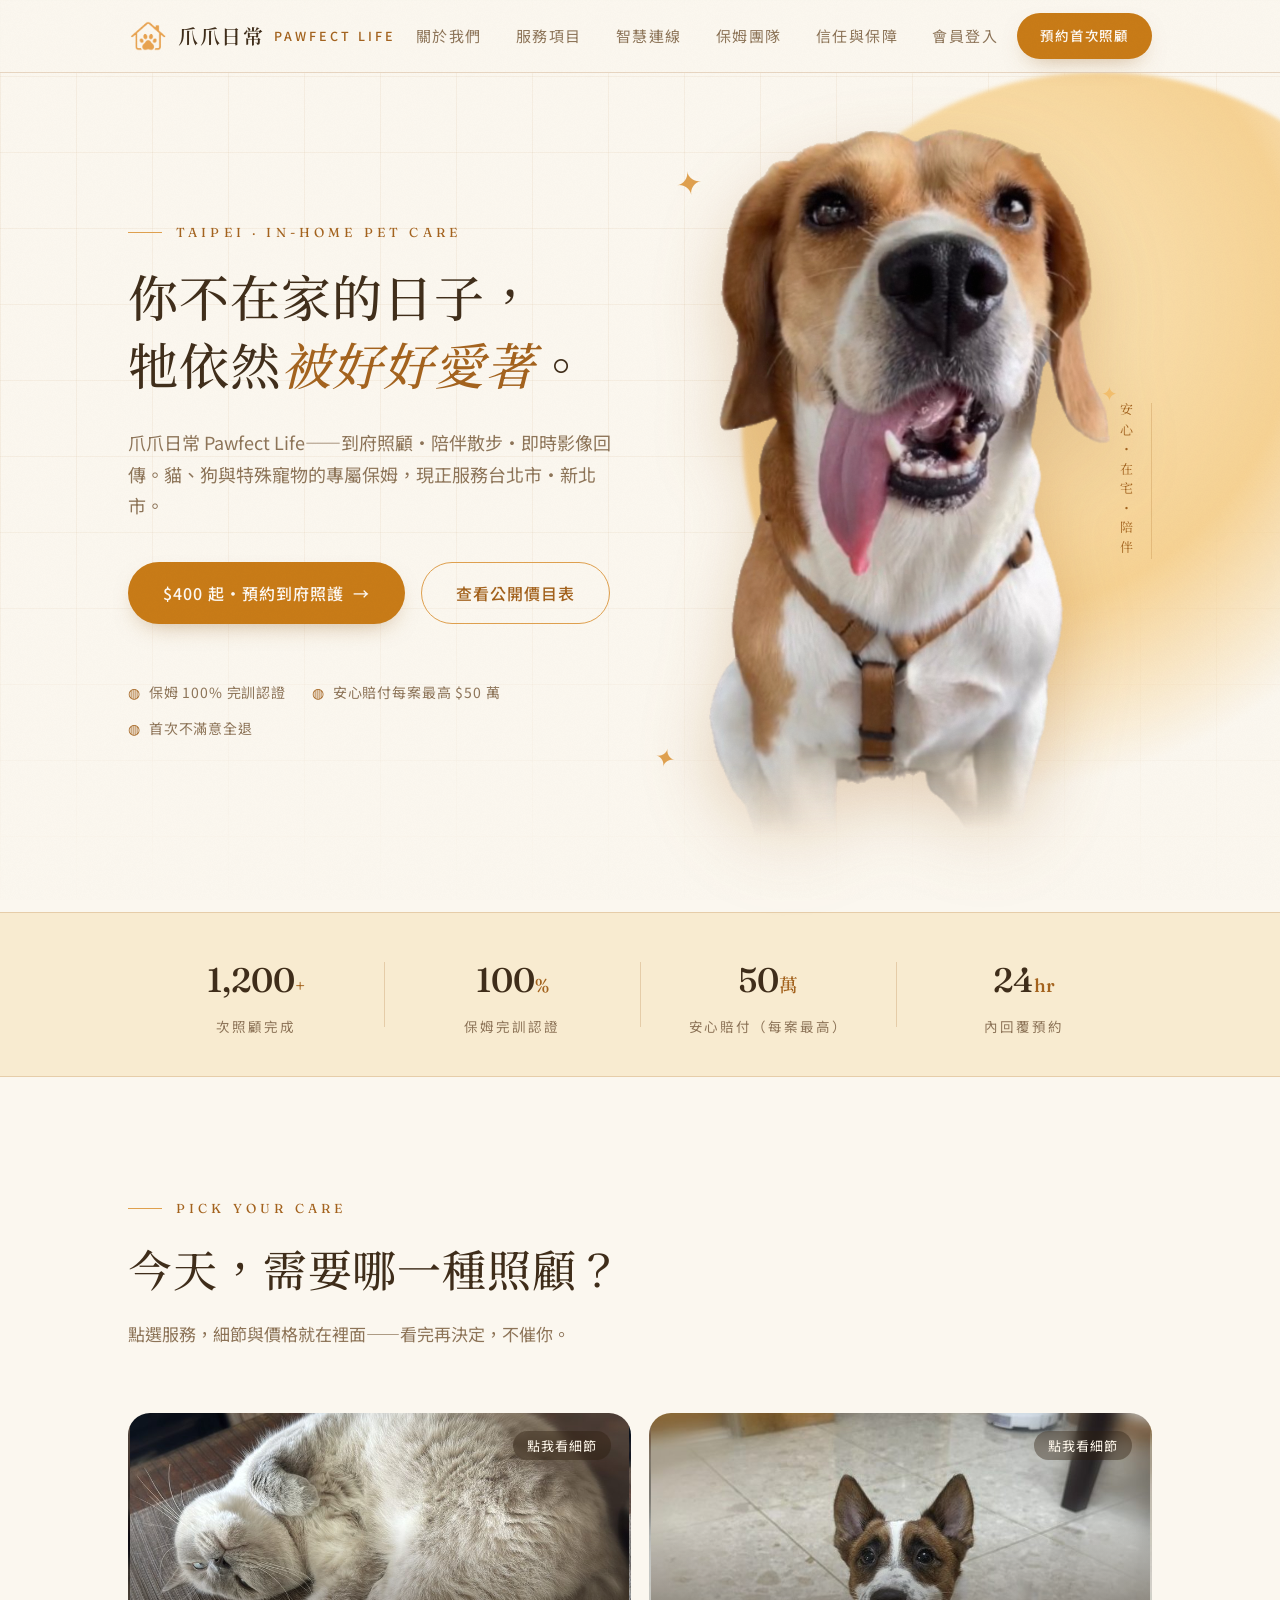
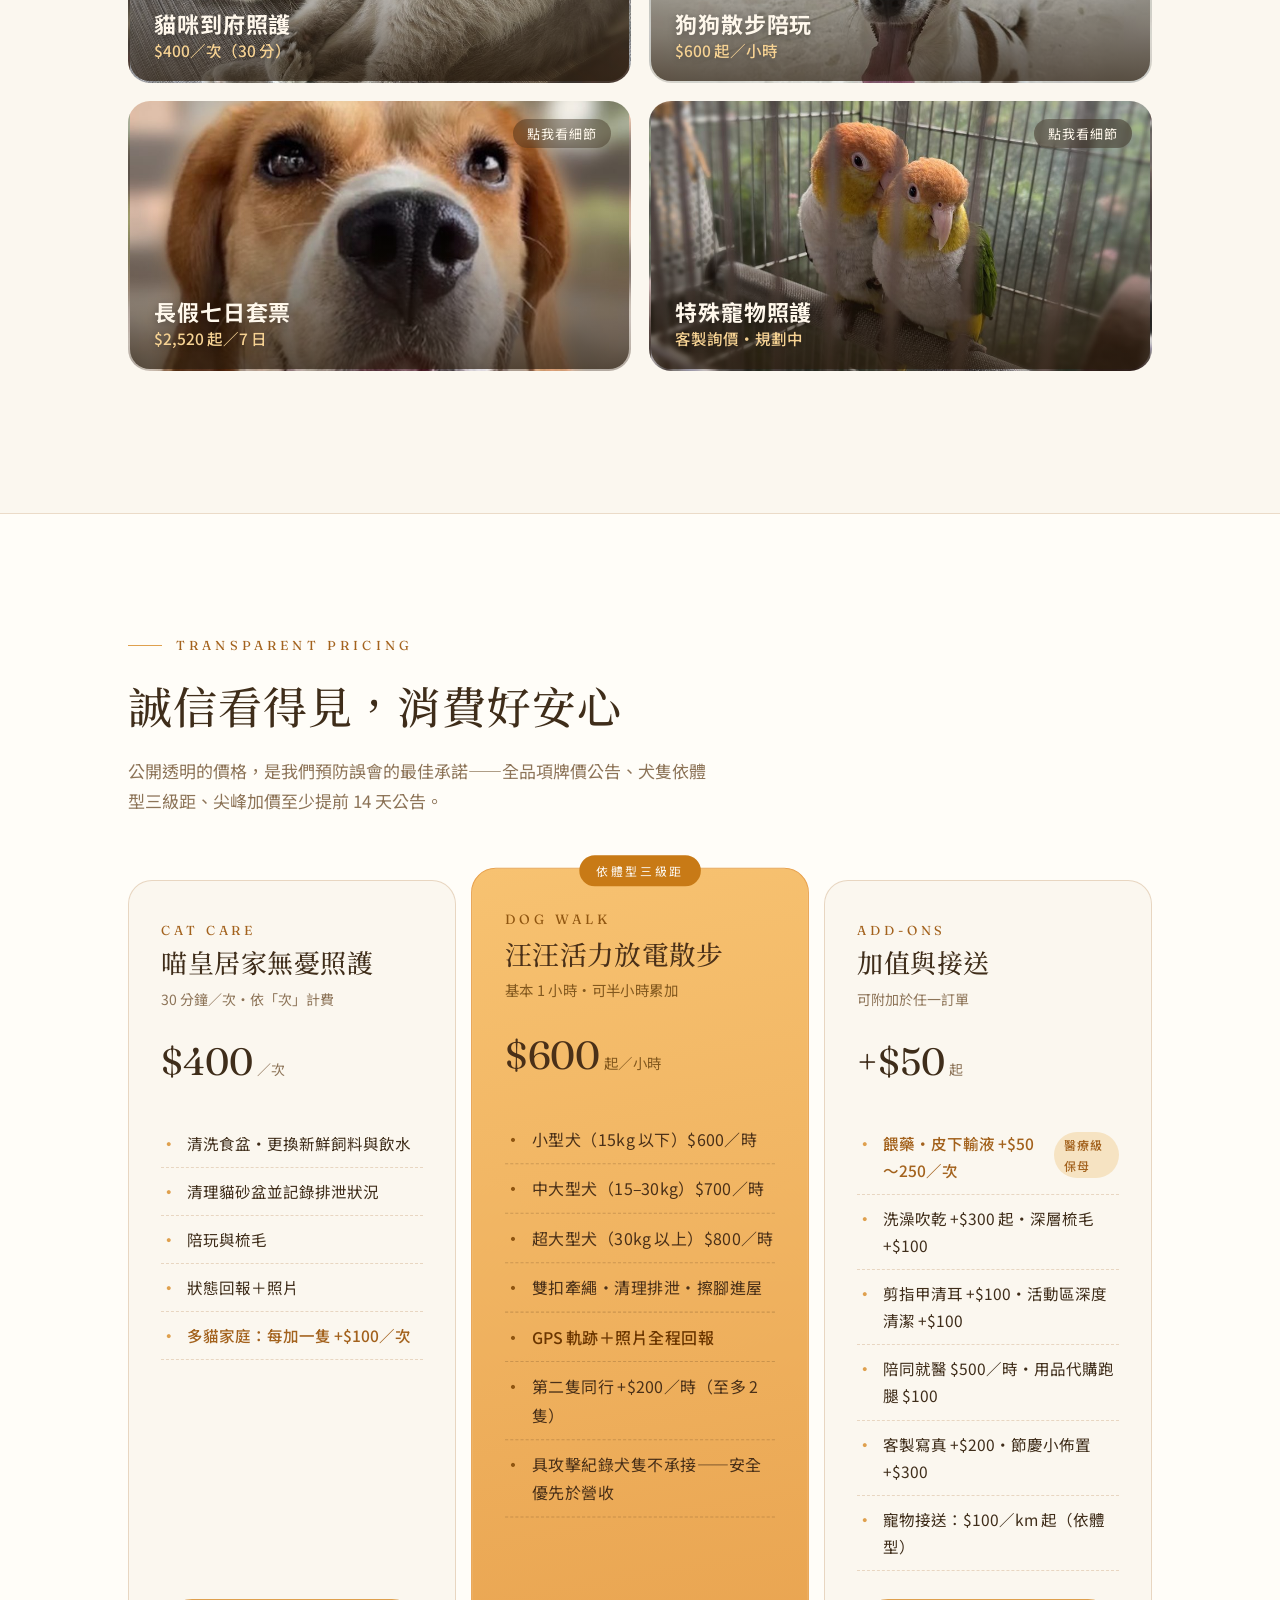
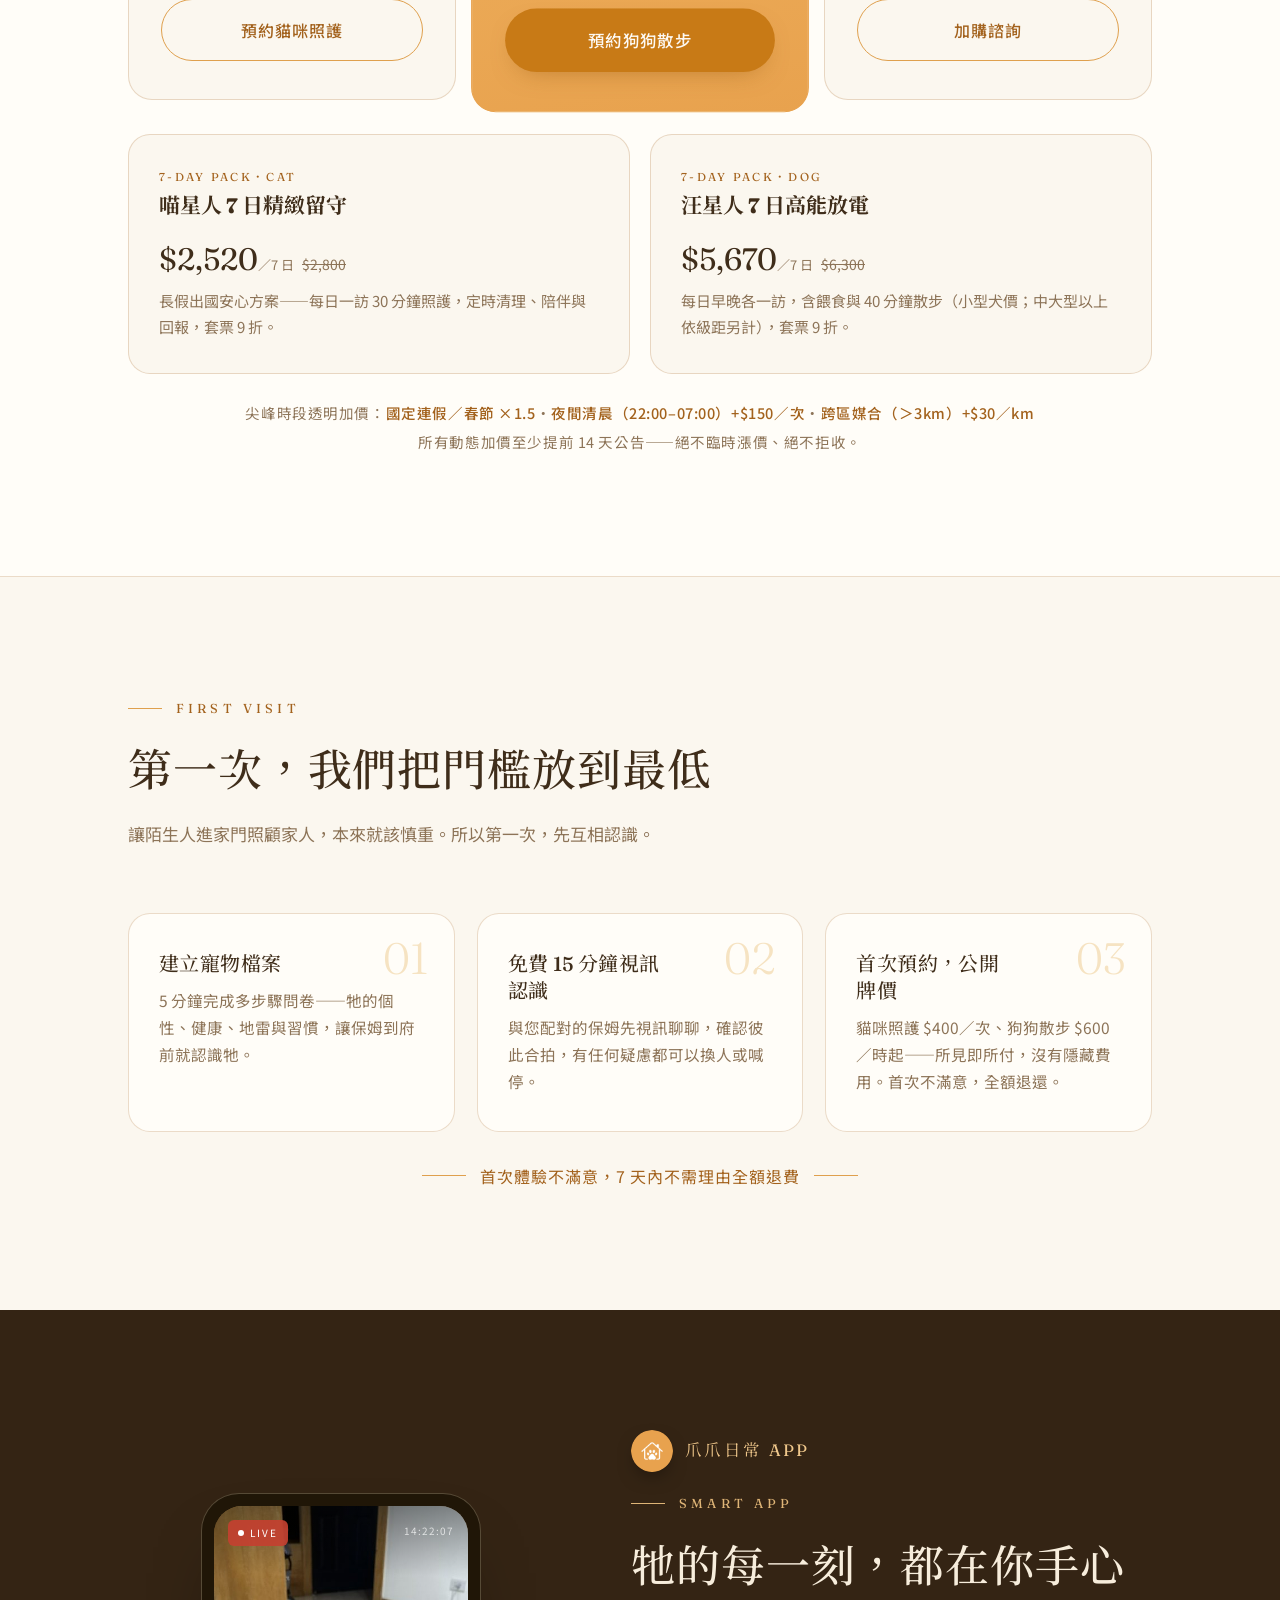
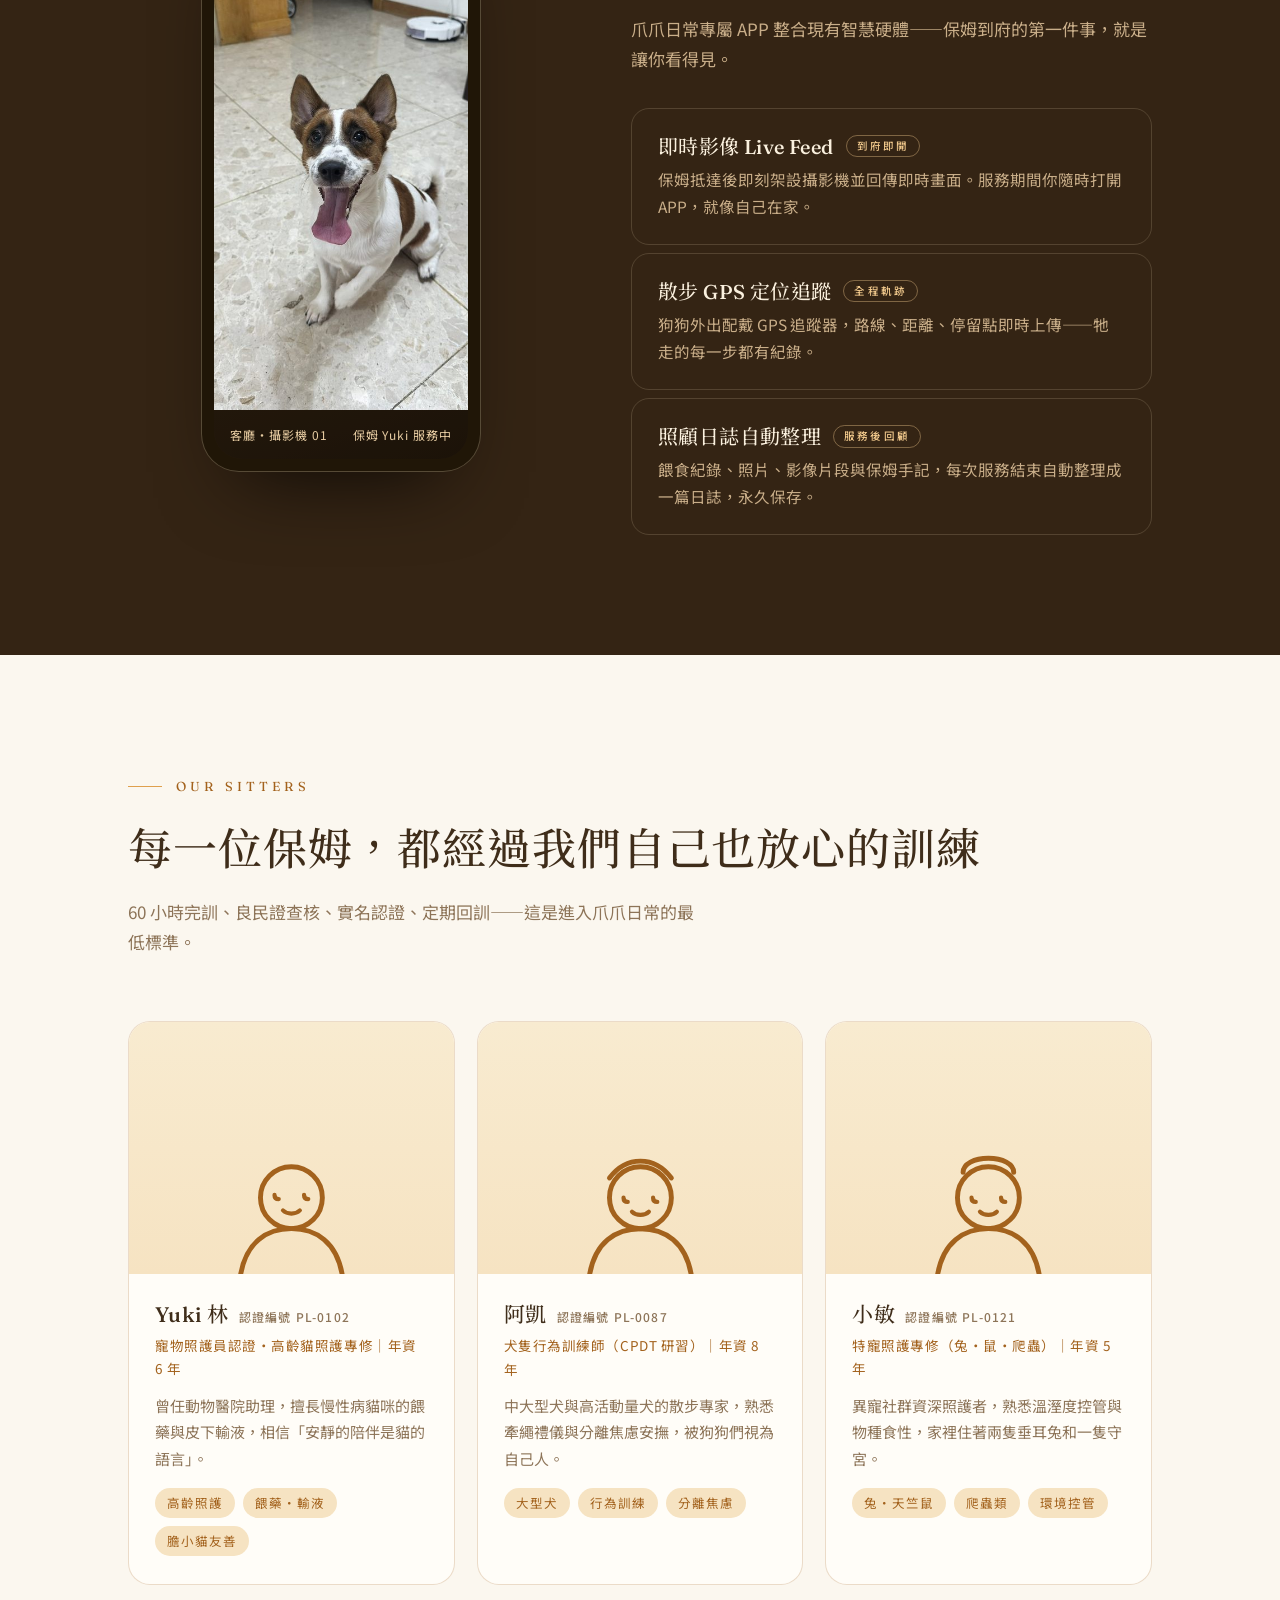
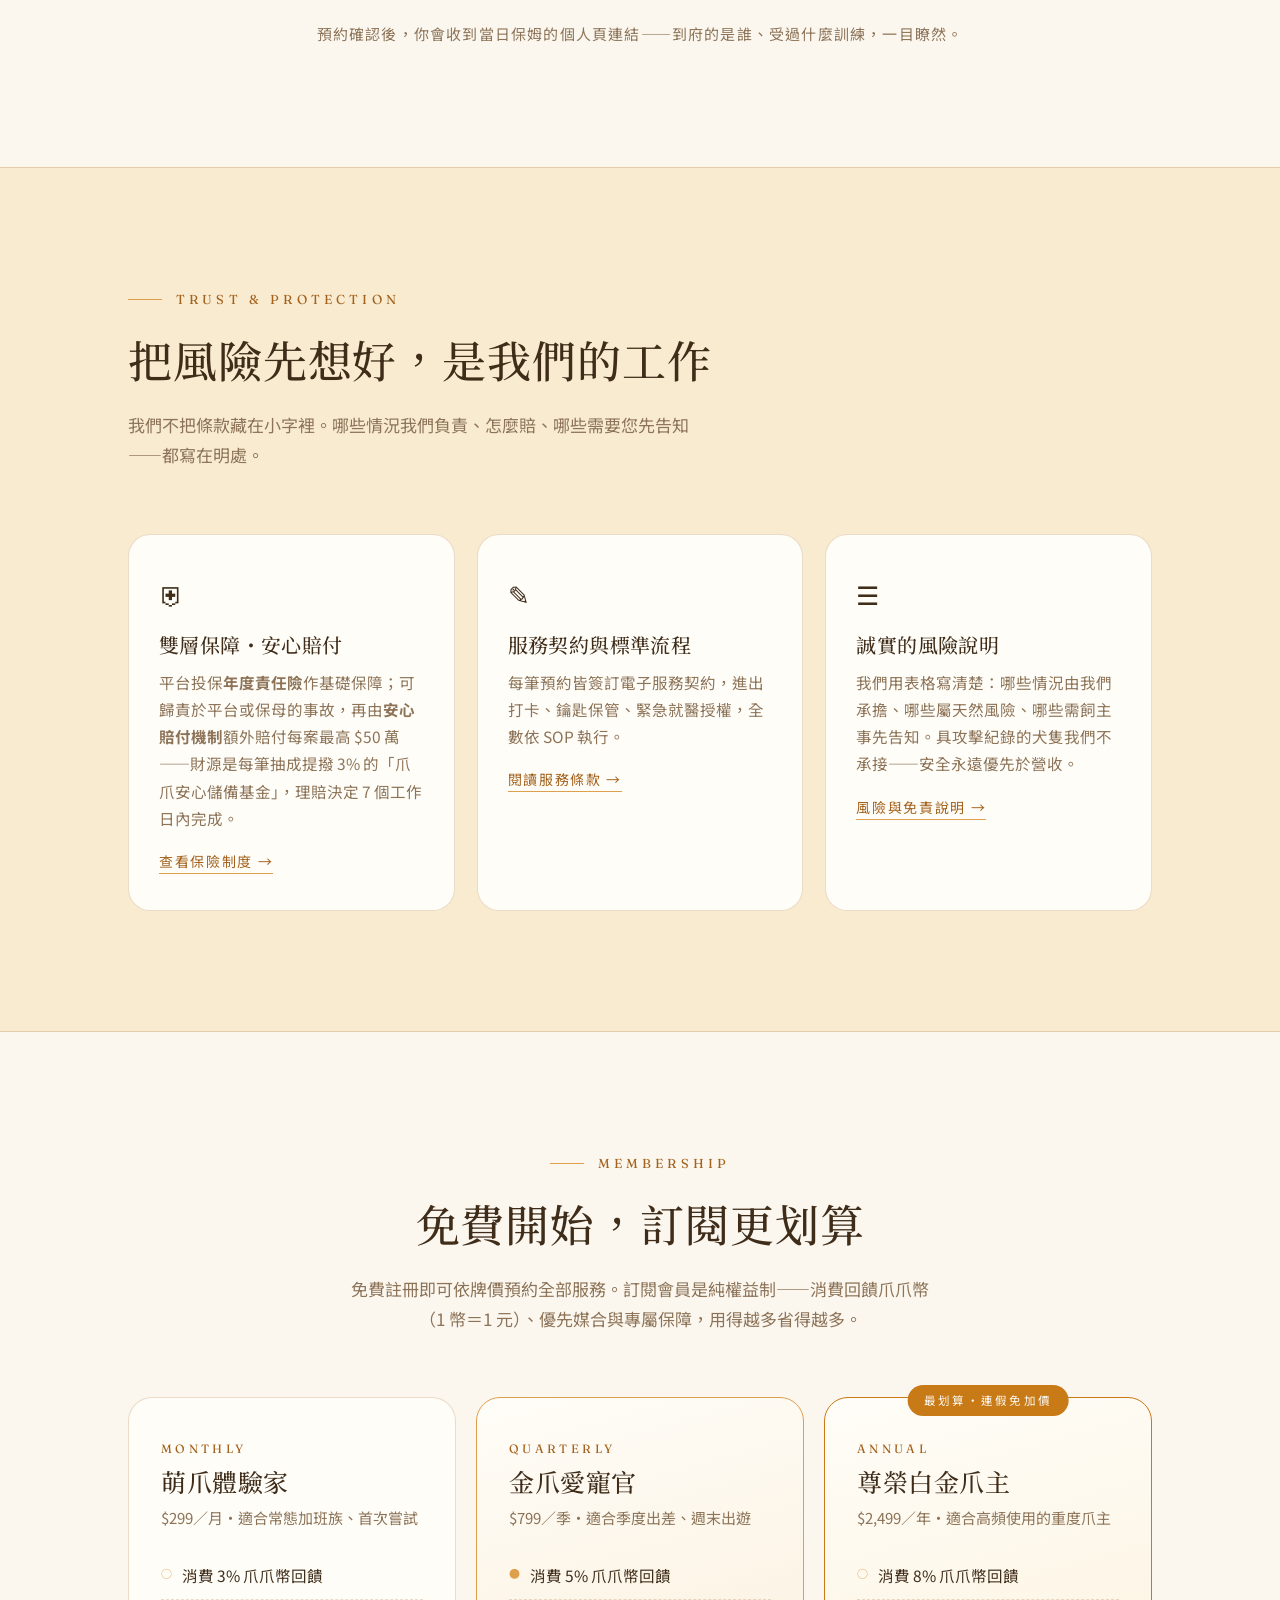
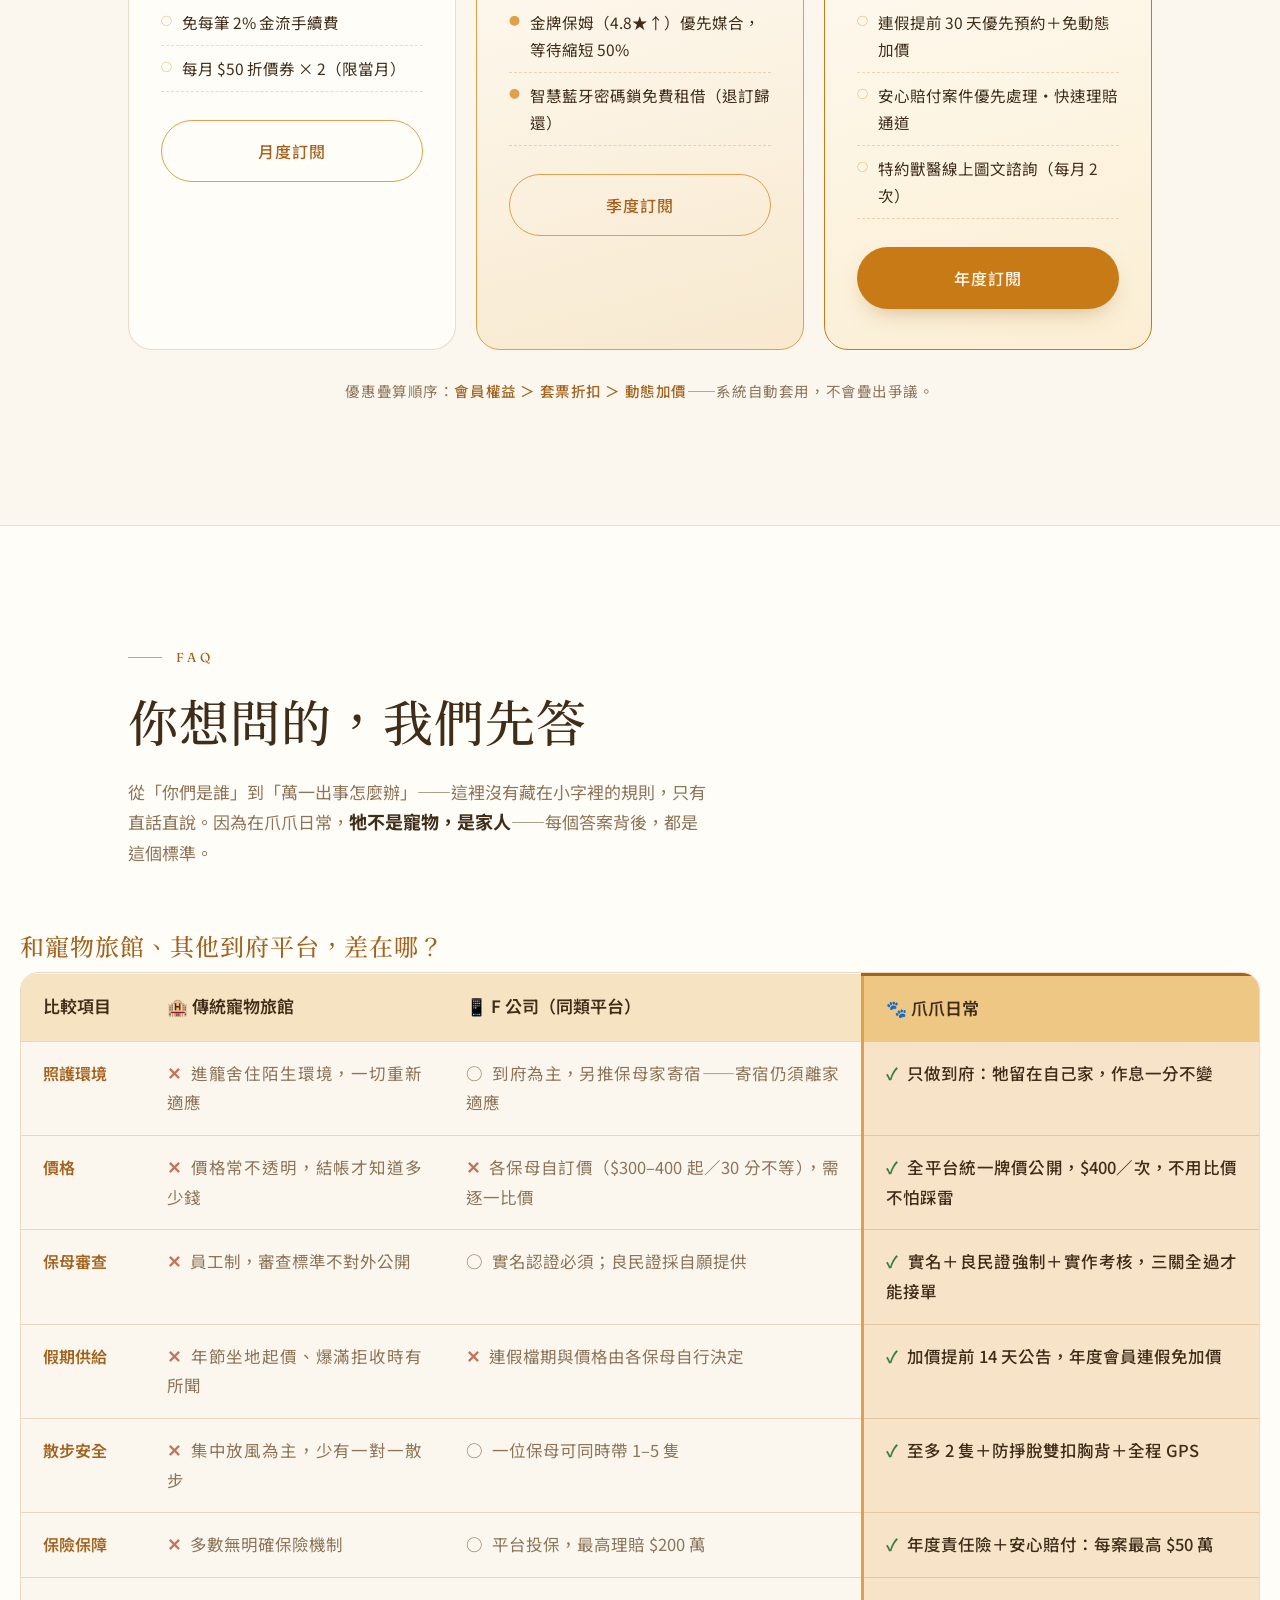
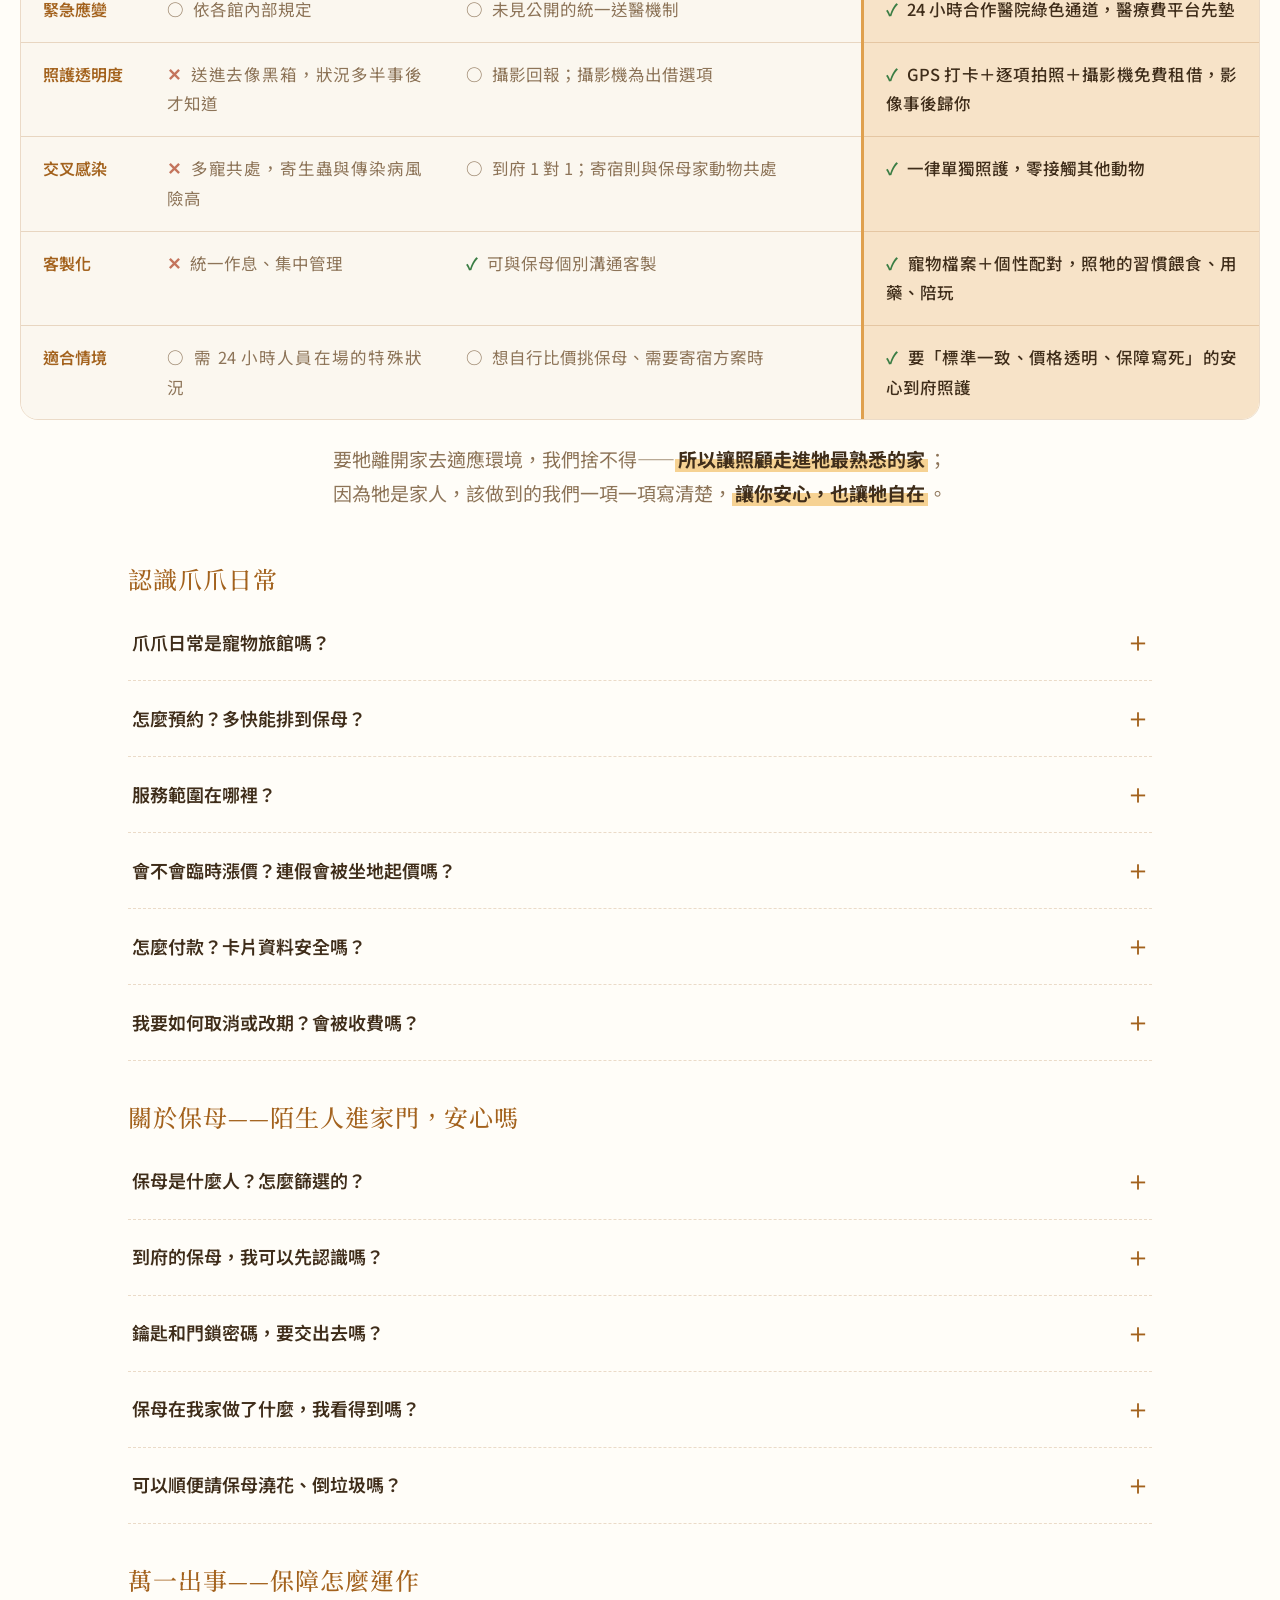
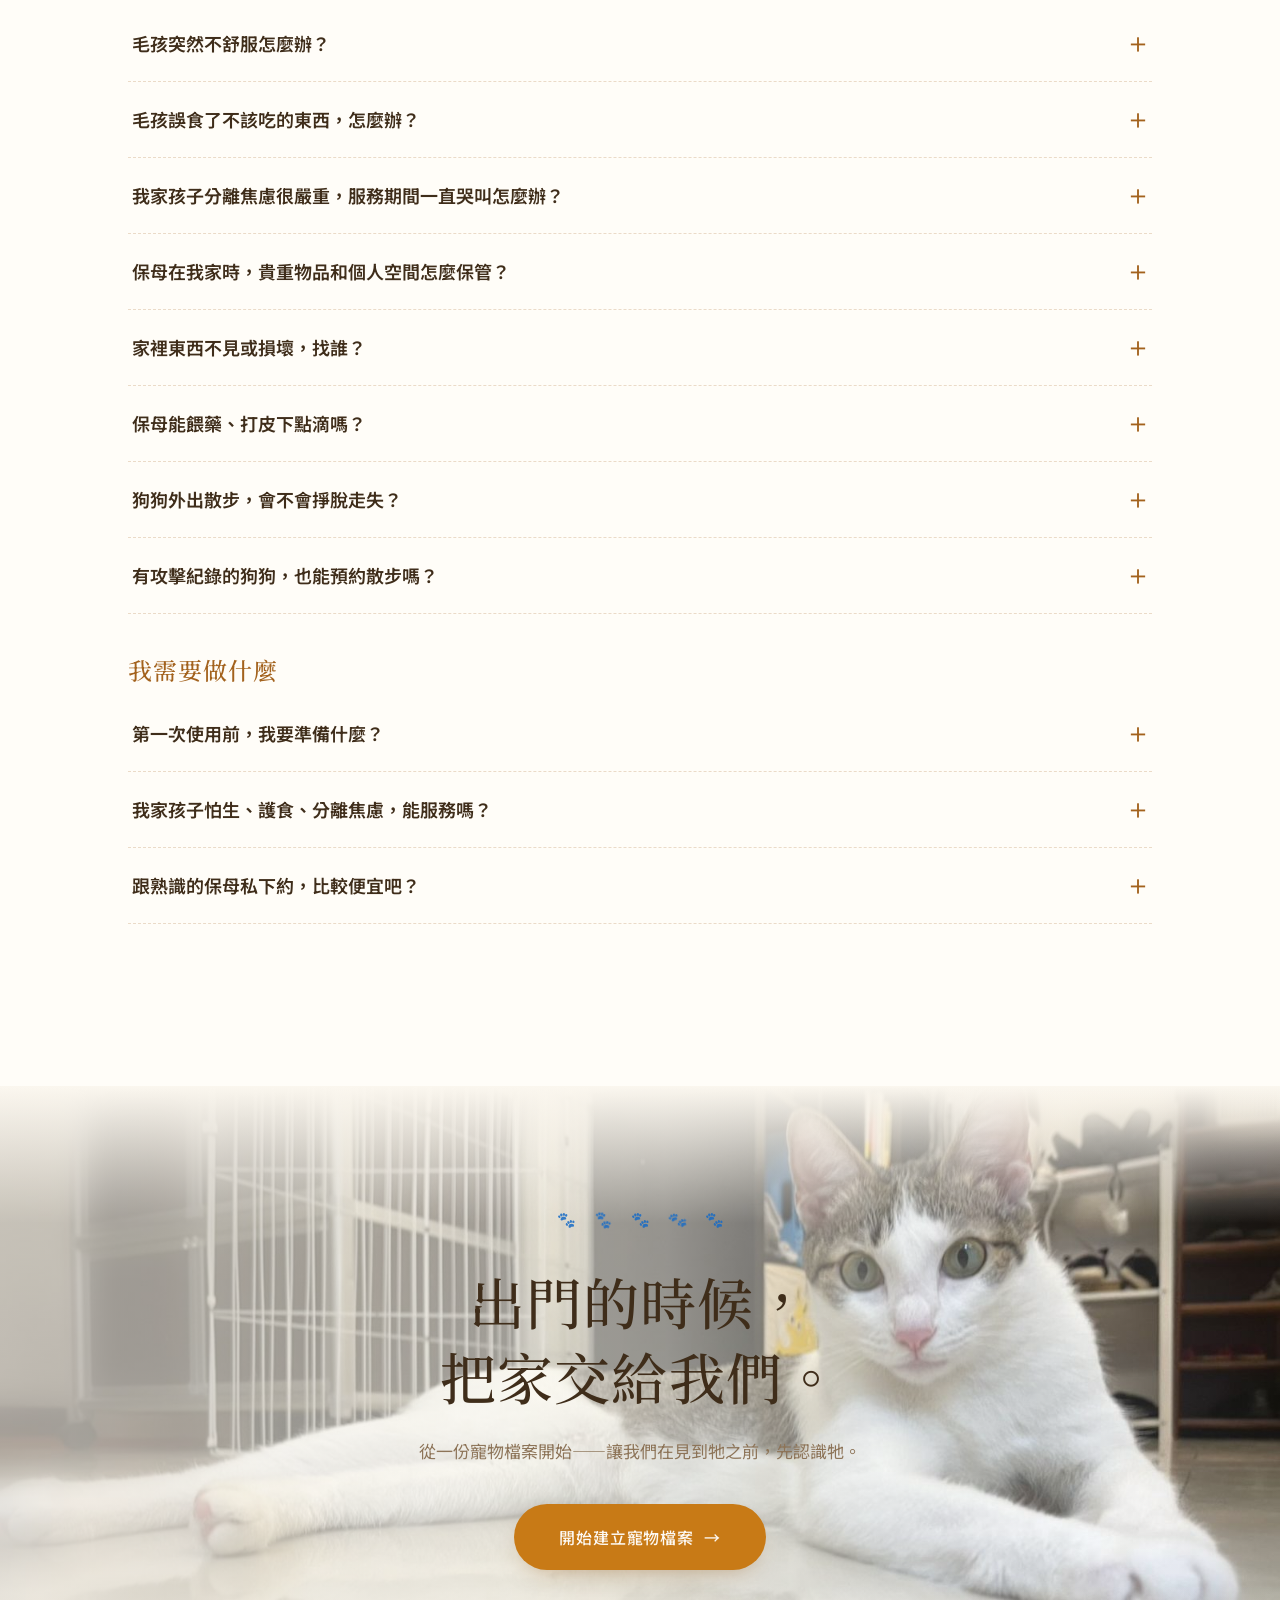
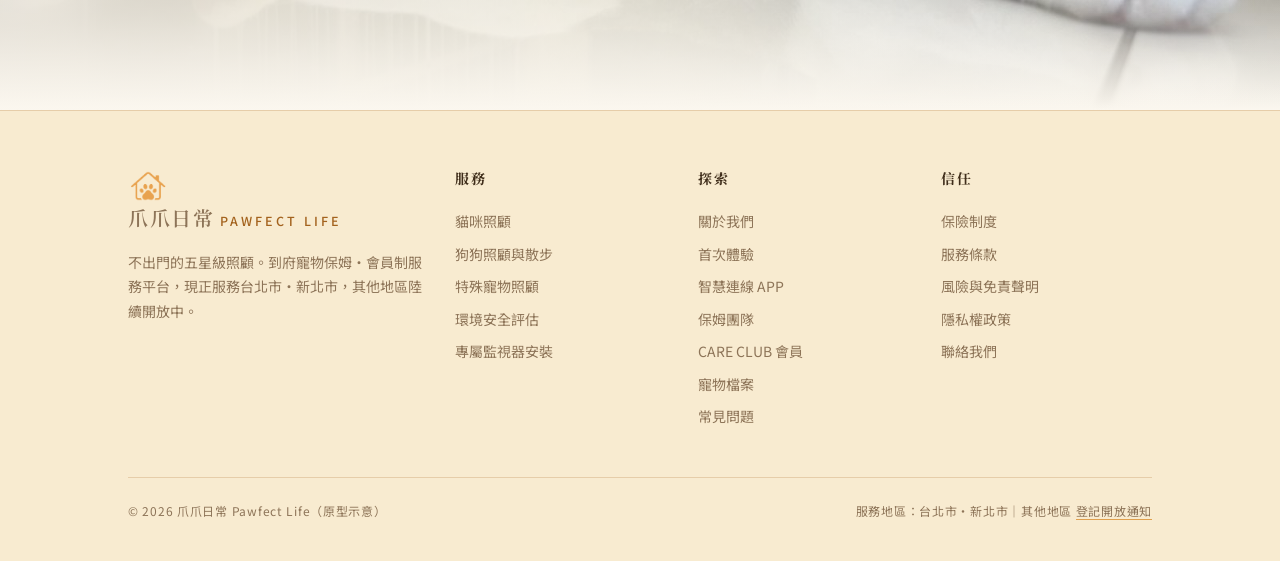
==== index.html @ 8cc4290f "服務卡照片更新：灰貓（貓咪照護）、鸚鵡（特殊寵物），皆為景深處理 Co-Authored-By: Claude Fable 5 <noreply@anthropic.com>" ====
<!DOCTYPE html>
<html lang="zh-Hant">
<head>
<meta charset="UTF-8">
<meta name="viewport" content="width=device-width, initial-scale=1.0">
<title>爪爪日常 Pawfect Life｜不出門的五星級照顧——雙北到府寵物保姆</title>
<link rel="icon" type="image/png" href="assets/logo/logo-square.png?v=4">
<link rel="apple-touch-icon" href="assets/logo/app-icon.png?v=4">
<link rel="preconnect" href="https://fonts.googleapis.com">
<link rel="preconnect" href="https://fonts.gstatic.com" crossorigin>
<link href="https://fonts.googleapis.com/css2?family=Fraunces:opsz,wght@9..144,300;9..144,400;9..144,500;9..144,600&family=Noto+Serif+TC:wght@400;500;600;700&family=Noto+Sans+TC:wght@300;400;500;700&display=swap" rel="stylesheet">
<style>
:root{
  --paper:#FBF7EF;
  --paper-deep:#F8EBD0;
  --paper-card:#FFFDF8;
  --ink:#3F2D1A;
  --ink-soft:#8D7458;
  --wood:#DFA04E;
  --wood-deep:#A3621D;
  --wood-mist:#F6E3C2;
  --clay:#C87A16;
  --clay-deep:#A55F0D;
  --night:#342414;
  --hairline:rgba(163,98,29,.22);
  --serif:"Fraunces","Noto Serif TC",serif;
  --sans:"Noto Sans TC",sans-serif;
}
*{margin:0;padding:0;box-sizing:border-box}
html{scroll-behavior:smooth}
body{
  font-family:var(--sans);
  background:var(--paper);
  color:var(--ink);
  line-height:1.75;
  font-weight:400;
  -webkit-font-smoothing:antialiased;
  overflow-x:hidden;
}
body::before{
  content:"";position:fixed;inset:0;pointer-events:none;z-index:999;opacity:.5;
  background-image:url("data:image/svg+xml,%3Csvg xmlns='http://www.w3.org/2000/svg' width='120' height='120'%3E%3Cfilter id='n'%3E%3CfeTurbulence type='fractalNoise' baseFrequency='.9' numOctaves='2'/%3E%3CfeColorMatrix values='0 0 0 0 .55 0 0 0 0 .47 0 0 0 0 .36 0 0 0 .05 0'/%3E%3C/filter%3E%3Crect width='120' height='120' filter='url(%23n)'/%3E%3C/svg%3E");
}
::selection{background:var(--wood-mist);color:var(--ink)}
a{color:inherit;text-decoration:none}
img{max-width:100%}
.wrap{max-width:1120px;margin:0 auto;padding:0 clamp(20px,5vw,48px)}

/* ---------- type ---------- */
h1,h2,h3{font-family:var(--serif);font-weight:500;line-height:1.35;letter-spacing:.02em}
.eyebrow{
  font-family:var(--serif);font-size:13px;letter-spacing:.32em;text-transform:uppercase;
  color:var(--wood-deep);display:flex;align-items:center;gap:14px;margin-bottom:22px;
}
.eyebrow::before{content:"";width:34px;height:1px;background:var(--wood)}
.sec-title{font-size:clamp(30px,3.8vw,44px);margin-bottom:18px}
.sec-lead{color:var(--ink-soft);max-width:34em;font-size:17px}
.sec-lead b,.qa-a b{font-weight:700;font-size:1.06em}

/* ---------- buttons ---------- */
.btn{
  display:inline-flex;align-items:center;gap:10px;
  font-family:var(--sans);font-weight:500;font-size:16px;letter-spacing:.06em;
  padding:16px 34px;border-radius:999px;cursor:pointer;border:1px solid transparent;
  transition:transform .25s ease,box-shadow .25s ease,background .25s ease,color .25s;
}
.btn-primary{background:var(--clay);color:#FDF9F3;box-shadow:0 10px 24px -12px rgba(143,85,16,.5)}
.btn-primary:hover{background:var(--clay-deep);transform:translateY(-2px);box-shadow:0 16px 30px -12px rgba(143,85,16,.55)}
.btn-ghost{border-color:var(--wood);color:var(--wood-deep);background:transparent}
.btn-ghost:hover{background:var(--wood-mist);transform:translateY(-2px)}
.btn .arr{transition:transform .25s}
.btn:hover .arr{transform:translateX(4px)}

/* ---------- nav ---------- */
nav{
  position:fixed;top:0;left:0;right:0;z-index:100;
  background:rgba(251,247,239,.85);backdrop-filter:blur(14px);
  border-bottom:1px solid var(--hairline);
}
.nav-inner{max-width:1120px;margin:0 auto;padding:0 clamp(20px,5vw,48px);height:72px;display:flex;align-items:center;justify-content:space-between}
.logo{font-family:var(--serif);font-size:20px;font-weight:600;letter-spacing:.08em;display:flex;align-items:center;gap:10px}
.logo-img{height:30px;width:auto;display:block}
.logo em{font-style:normal;font-family:var(--sans);font-size:12.5px;font-weight:500;color:var(--wood-deep);letter-spacing:.24em}
.nav-links{display:flex;gap:34px;font-size:15px;letter-spacing:.1em}
.nav-links a{color:var(--ink-soft);position:relative;padding:4px 0}
.nav-links a::after{content:"";position:absolute;left:0;bottom:0;width:0;height:1px;background:var(--wood-deep);transition:width .3s}
.nav-links a:hover{color:var(--ink)}
.nav-links a:hover::after{width:100%}
.nav-cta{font-size:13.5px;padding:10px 22px}
.logo{white-space:nowrap}
@media(max-width:880px){.nav-links{display:none}}
@media(max-width:520px){.logo{font-size:17px;gap:8px}.logo em{display:none}.nav-cta{font-size:12.5px;padding:9px 16px}}

/* ---------- hero ---------- */
.hero{min-height:100svh;display:flex;align-items:center;position:relative;padding:130px 0 80px}
.hero::before{
  content:"";position:absolute;inset:0;z-index:0;
  background-image:linear-gradient(rgba(163,98,29,.06) 1px,transparent 1px),linear-gradient(90deg,rgba(163,98,29,.06) 1px,transparent 1px);
  background-size:76px 76px;
  -webkit-mask-image:linear-gradient(180deg,#000 55%,transparent);
  mask-image:linear-gradient(180deg,#000 55%,transparent);
}
.hero-arc{
  position:absolute;right:-14vw;top:8vh;width:56vw;max-width:760px;aspect-ratio:1;
  border-radius:50%;background:radial-gradient(circle at 34% 32%,#FBE7BD 0%,#F6D293 46%,transparent 72%);
  filter:blur(2px);z-index:0;
}
.hero-grid{position:relative;z-index:1;display:grid;grid-template-columns:minmax(0,1fr) minmax(0,1fr);gap:40px;align-items:center}
.hero h1{font-size:clamp(34px,4.2vw,50px);font-weight:500;margin-bottom:26px}
.hero h1 .nw{white-space:nowrap}
.hero h1 .accent{color:var(--wood-deep);font-style:italic}
.hero-sub{color:var(--ink-soft);font-size:18px;max-width:30em;margin-bottom:40px}
.hero-ctas{display:flex;gap:16px;flex-wrap:wrap;margin-bottom:56px}
.hero-note{display:flex;flex-wrap:wrap;gap:12px 26px;color:var(--ink-soft);font-size:14px;letter-spacing:.06em}
.hero-note span{display:flex;align-items:center;gap:8px;white-space:nowrap}
.hero-note b{color:var(--wood-deep);font-weight:500}
.hero-art{position:relative;display:flex;justify-content:center}
.hero-art svg{width:min(100%,420px);height:auto}
.hero-photo{
  width:min(100%,460px);height:auto;max-height:78vh;object-fit:contain;display:block;
  transform:rotate(-2deg);
  filter:drop-shadow(0 28px 34px rgba(163,98,29,.28));
}
.spark{position:absolute;color:var(--wood);z-index:2;line-height:1;animation:twinkle 2.6s ease-in-out infinite}
.spark.s1{top:5%;left:3%;font-size:32px;transform:rotate(-10deg)}
.spark.s2{top:36%;right:7%;font-size:20px;color:#F2BE6C;animation-delay:.9s}
.spark.s3{bottom:9%;left:-1%;font-size:25px;transform:rotate(14deg);animation-delay:1.6s}
@keyframes twinkle{0%,100%{opacity:1}50%{opacity:.4}}
@media (prefers-reduced-motion:reduce){.spark{animation:none}}
.tatezumi{
  position:absolute;right:0;top:50%;transform:translateY(-50%);
  writing-mode:vertical-rl;font-family:var(--serif);letter-spacing:.5em;
  font-size:13px;color:var(--wood-deep);border-right:1px solid var(--hairline);padding-right:14px;
}
@media(max-width:880px){
  .hero-grid{grid-template-columns:1fr}
  .hero-art{order:-1}.hero-art svg,.hero-art .hero-photo{width:min(70%,300px)}
  .tatezumi{display:none}
}

/* reveal animation */
.rv{opacity:0;transform:translateY(26px);transition:opacity .8s ease,transform .8s ease}
.rv.in{opacity:1;transform:none}
.hero .rv{transition-delay:calc(var(--d,0)*.12s)}

/* ---------- trust bar ---------- */
.trustbar{background:var(--paper-deep);border-top:1px solid var(--hairline);border-bottom:1px solid var(--hairline)}
.trust-grid{display:grid;grid-template-columns:repeat(4,1fr);max-width:1120px;margin:0 auto;padding:0 clamp(20px,5vw,48px)}
.trust-item{padding:38px 10px;text-align:center;position:relative}
.trust-item+.trust-item::before{content:"";position:absolute;left:0;top:30%;height:40%;width:1px;background:var(--hairline)}
.trust-num{font-family:var(--serif);font-size:clamp(24px,3vw,34px);font-weight:500;color:var(--ink)}
.trust-num small{font-size:.55em;color:var(--wood-deep)}
.trust-label{font-size:13.5px;letter-spacing:.14em;color:var(--ink-soft);margin-top:4px}
@media(max-width:720px){.trust-grid{grid-template-columns:repeat(2,1fr)}.trust-item:nth-child(3)::before{display:none}}

/* ---------- sections ---------- */
section{padding:clamp(72px,10vw,120px) 0}
.sec-head{margin-bottom:clamp(40px,6vw,64px)}

/* service picker */
.svc-tiles{display:grid;grid-template-columns:repeat(2,1fr);gap:18px;margin-bottom:22px}
.svc-tile{
  position:relative;height:clamp(190px,24vw,270px);border-radius:22px;overflow:hidden;cursor:pointer;
  border:2px solid transparent;background-size:cover;background-position:center;padding:0;
  font-family:var(--sans);text-align:left;transition:transform .25s,box-shadow .25s,border-color .25s;
}
.svc-tile.photo{background-image:var(--bg)}
.svc-tile.photo::before{content:"";position:absolute;inset:0;background:linear-gradient(180deg,rgba(42,28,13,0) 40%,rgba(42,28,13,.7) 100%)}
.svc-tile:hover{transform:translateY(-4px);box-shadow:0 24px 44px -24px rgba(163,98,29,.55)}
.svc-tile.on{border-color:var(--wood-deep);box-shadow:0 18px 38px -18px rgba(163,98,29,.6)}
.svc-tile .t-txt{position:absolute;left:24px;bottom:20px;right:24px;z-index:1}
.svc-tile .t-name{display:block;font-weight:700;font-size:22px;color:#FFF8EC;letter-spacing:.04em;text-shadow:0 2px 10px rgba(0,0,0,.35)}
.svc-tile .t-price{font-size:15.5px;color:#F6D293;font-weight:500;text-shadow:0 1px 6px rgba(0,0,0,.3)}
.svc-tile .t-open{position:absolute;top:16px;right:18px;z-index:1;font-size:13px;color:#FFF8EC;background:rgba(42,28,13,.38);backdrop-filter:blur(4px);padding:5px 14px;border-radius:999px;letter-spacing:.08em}
.svc-tile.illu{background:linear-gradient(160deg,#F8E9CB 0%,#EFD3A0 100%)}
.svc-tile.illu .ill{position:absolute;right:28px;top:24px;height:46%;width:auto;opacity:.9}
.svc-tile.illu .t-name{color:var(--ink);text-shadow:none}
.svc-tile.illu .t-price{color:var(--wood-deep);text-shadow:none}
.svc-tile.illu .t-open{color:var(--wood-deep);background:rgba(255,253,248,.75)}
@media(max-width:640px){.svc-tiles{grid-template-columns:1fr}.svc-tile{height:190px}}
.svc-detail{
  display:none;position:relative;
  background:var(--paper-card);border:1.5px solid var(--wood);border-radius:24px;
  padding:clamp(26px,4vw,40px);grid-template-columns:minmax(0,1.15fr) minmax(0,.85fr);
  gap:clamp(22px,4vw,44px);animation:svcIn .35s ease;
}
.svc-detail.open{display:grid}
.svc-close{position:absolute;top:16px;right:20px;background:none;border:none;font-size:22px;color:var(--ink-soft);cursor:pointer;line-height:1;padding:6px}
.svc-close:hover{color:var(--wood-deep)}
@keyframes svcIn{from{opacity:0;transform:translateY(10px)}to{opacity:1;transform:none}}
.svc-detail h3{font-size:24px;margin-bottom:4px}
.svc-detail .d-fit{font-size:14.5px;color:var(--wood-deep);margin-bottom:16px}
.svc-detail ul{list-style:none}
.svc-detail li{padding:8px 0;font-size:15.5px;color:var(--ink-soft);border-bottom:1px dashed var(--hairline);display:flex;gap:10px}
.svc-detail li::before{content:"✓";color:#3A7D44;font-weight:700}
.svc-detail .d-note{font-size:13px;color:var(--ink-soft);margin-top:12px}
.svc-side{display:flex;flex-direction:column;justify-content:center;gap:6px;border-left:1px dashed var(--hairline);padding-left:clamp(20px,3vw,40px)}
.svc-side .d-price{font-family:var(--serif);font-size:40px;color:var(--ink);line-height:1.2}
.svc-side .d-price small{font-size:15px;font-family:var(--sans);color:var(--ink-soft)}
.svc-side .d-rule{font-size:14px;color:var(--ink-soft);margin-bottom:18px;line-height:1.9}
.svc-side .btn{justify-content:center}
.svc-side .d-more{text-align:center;font-size:14px;margin-top:12px}
.svc-side .d-more a{color:var(--wood-deep);border-bottom:1px solid var(--wood)}
@media(max-width:920px){.svc-tiles{grid-template-columns:repeat(2,1fr)}.svc-detail{grid-template-columns:1fr}.svc-side{border-left:none;border-top:1px dashed var(--hairline);padding-left:0;padding-top:22px}}
@media(max-width:520px){.svc-tiles{grid-template-columns:1fr}}

/* species cards */
.species-grid{display:grid;grid-template-columns:repeat(3,1fr);gap:22px}
.species-card{
  background:var(--paper-card);border:1px solid var(--hairline);border-radius:22px;
  padding:40px 32px 36px;display:flex;flex-direction:column;gap:14px;
  transition:transform .3s ease,border-color .3s,box-shadow .3s;
}
.species-card:hover{transform:translateY(-6px);border-color:var(--wood);box-shadow:0 24px 44px -28px rgba(163,98,29,.45)}
.species-card .glyph{height:64px;width:auto;display:block;align-self:flex-start}
.species-card h3{font-size:23px}
.species-card p{color:var(--ink-soft);font-size:16px;flex:1}
.species-card .more{font-size:14px;letter-spacing:.14em;color:var(--wood-deep)}
@media(max-width:820px){.species-grid{grid-template-columns:1fr}}

/* ---------- tiers ---------- */
#tiers{background:var(--paper-card);border-top:1px solid var(--hairline);border-bottom:1px solid var(--hairline)}
.tier-grid{display:grid;grid-template-columns:repeat(3,1fr);gap:20px;align-items:stretch}
.tier{
  border:1px solid var(--hairline);border-radius:24px;background:var(--paper);
  padding:38px 32px;display:flex;flex-direction:column;position:relative;
  transition:transform .3s,box-shadow .3s;
}
.tier:hover{transform:translateY(-5px);box-shadow:0 26px 48px -30px rgba(163,98,29,.5)}
.tier.featured{background:linear-gradient(170deg,#F7C271 0%,#E8A24E 100%);color:#4A3018;border-color:#E8A24E;transform:scale(1.03)}
.tier.featured:hover{transform:scale(1.03) translateY(-5px)}
.tier .pop{
  position:absolute;top:-13px;left:50%;transform:translateX(-50%);
  background:var(--clay);color:#FDF9F3;font-size:11.5px;letter-spacing:.2em;
  padding:5px 16px;border-radius:999px;white-space:nowrap;
}
.tier-name{font-family:var(--serif);font-size:13px;letter-spacing:.3em;color:var(--wood-deep);margin-bottom:6px}
.tier.featured .tier-name{color:#8F5510}
.tier h3{font-size:26px;margin-bottom:4px}
.tier .dur{font-size:14px;color:var(--ink-soft);margin-bottom:18px}
.tier.featured .dur{color:#82581E}
.tier .price{font-family:var(--serif);font-size:38px;margin-bottom:24px}
.tier .price small{font-size:14px;font-family:var(--sans);color:var(--ink-soft);margin-left:4px}
.tier.featured .price small{color:#82581E}
.tier ul{list-style:none;flex:1;margin-bottom:28px}
.tier li{padding:10px 0;font-size:15.5px;border-bottom:1px dashed var(--hairline);display:flex;gap:10px;align-items:baseline}
.tier li::before{content:"·";color:var(--wood);font-weight:700}
.tier li.hl{color:var(--wood-deep);font-weight:500}
.tier.featured li{border-color:rgba(74,48,24,.22)}.tier.featured li::before{color:#8F5510}
.tier.featured li.hl{color:#6B3600}
.badge{display:inline-block;background:var(--wood-mist);color:var(--wood-deep);font-size:12px;letter-spacing:.1em;padding:2px 10px;border-radius:999px;margin-left:6px;vertical-align:1px}
.tier.featured .badge{background:rgba(255,255,255,.4);color:#8F5510}
.tier .btn{justify-content:center}
.pack-grid{display:grid;grid-template-columns:1fr 1fr;gap:20px;margin-top:34px}
.pack{background:var(--paper);border:1px solid var(--hairline);border-radius:22px;padding:32px 30px}
.pack h4{font-family:var(--serif);font-size:21px;margin-bottom:2px}
.pack .tag{font-size:11.5px;letter-spacing:.2em;color:var(--wood-deep);font-family:var(--serif)}
.pack .p-price{font-family:var(--serif);font-size:31px;margin:8px 0 2px}
.pack .p-price small{font-size:13px;font-family:var(--sans);color:var(--ink-soft)}
.pack .strike{text-decoration:line-through;color:var(--ink-soft);font-size:14px;margin-left:8px;font-family:var(--sans)}
.pack p{font-size:15px;color:var(--ink-soft)}
.surge-note{margin-top:24px;font-size:14.5px;color:var(--ink-soft);text-align:center;letter-spacing:.04em;line-height:2}
.surge-note b{color:var(--wood-deep);font-weight:500}
@media(max-width:820px){.pack-grid{grid-template-columns:1fr}}
@media(max-width:880px){.tier-grid{grid-template-columns:1fr}.tier.featured{transform:none}}

/* ---------- first visit ---------- */
.steps{display:grid;grid-template-columns:repeat(3,1fr);gap:22px;counter-reset:st}
.step{background:var(--paper-card);border:1px solid var(--hairline);border-radius:22px;padding:36px 30px;counter-increment:st;position:relative}
.step::before{
  content:"0" counter(st);font-family:var(--serif);font-size:44px;font-weight:300;
  color:var(--wood-mist);position:absolute;top:22px;right:26px;line-height:1;
}
.step h3{font-size:20px;margin-bottom:10px;max-width:8em}
.step p{font-size:15.5px;color:var(--ink-soft)}
.guarantee{
  margin-top:30px;display:flex;align-items:center;gap:14px;justify-content:center;
  font-size:16px;color:var(--wood-deep);letter-spacing:.06em;
}
.guarantee::before,.guarantee::after{content:"";height:1px;width:44px;background:var(--wood)}
@media(max-width:820px){.steps{grid-template-columns:1fr}}

/* ---------- app (dark band) ---------- */
#app{background:var(--night);color:#F7EDDC}
#app .eyebrow{color:#DFB577}
#app .eyebrow::before{background:#DFB577}
#app .sec-lead{color:#C9AE89}
.app-brand{display:flex;align-items:center;gap:12px;font-family:var(--serif);font-size:16.5px;letter-spacing:.14em;color:#F0C88C;margin-bottom:20px}
.app-brand img{width:42px;height:42px;border-radius:50%;box-shadow:0 8px 20px -8px rgba(0,0,0,.6)}
.app-grid{display:grid;grid-template-columns:minmax(0,.9fr) minmax(0,1.1fr);gap:clamp(36px,6vw,80px);align-items:center}
.phone{
  width:min(280px,80%);margin:0 auto;aspect-ratio:9/18.6;border-radius:38px;
  background:#201607;border:1px solid rgba(246,227,194,.25);padding:12px;
  box-shadow:0 40px 80px -40px rgba(0,0,0,.8);position:relative;
}
.phone-screen{
  width:100%;height:100%;border-radius:28px;overflow:hidden;position:relative;
  background:linear-gradient(160deg,#5C4322 0%,#3E2B15 55%,#2A1C0D 100%);
  display:flex;flex-direction:column;
}
.cam-view{flex:1;position:relative;overflow:hidden}
.cam-photo{position:absolute;inset:0;width:100%;height:100%;object-fit:cover}
.cam-view::after{content:"";position:absolute;left:0;right:0;top:0;height:70px;background:linear-gradient(180deg,rgba(0,0,0,.4),transparent)}

.live-tag{
  position:absolute;top:14px;left:14px;z-index:1;background:rgba(196,64,48,.92);color:#fff;
  font-size:10px;letter-spacing:.2em;padding:4px 10px;border-radius:6px;display:flex;align-items:center;gap:6px;
}
.live-dot{width:6px;height:6px;border-radius:50%;background:#fff;animation:blink 1.4s infinite}
@keyframes blink{50%{opacity:.25}}
.cam-time{position:absolute;top:16px;right:14px;z-index:1;font-size:10px;color:rgba(255,255,255,.7);letter-spacing:.1em}
.cam-bar{background:rgba(0,0,0,.35);padding:14px 16px;font-size:12px;color:#E8CDA3;display:flex;justify-content:space-between;gap:10px;letter-spacing:.08em}
.cam-bar span{white-space:nowrap}
.app-feats{display:flex;flex-direction:column;gap:8px}
.feat{
  border:1px solid rgba(246,227,194,.16);border-radius:18px;padding:24px 26px;
  transition:background .3s,border-color .3s;
}
.feat:hover{background:rgba(246,227,194,.06);border-color:rgba(246,227,194,.35)}
.feat h3{font-size:20px;margin-bottom:6px;color:#FAF0DE;display:flex;align-items:center;gap:12px}
.feat h3 .tag{font-size:10.5px;font-family:var(--sans);letter-spacing:.2em;color:#F0C88C;border:1px solid rgba(240,200,140,.4);padding:3px 10px;border-radius:999px}
.feat p{font-size:15.5px;color:#C9AE89}
@media(max-width:820px){.app-grid{grid-template-columns:1fr}}

/* ---------- sitters ---------- */
.sitter-grid{display:grid;grid-template-columns:repeat(3,1fr);gap:22px}
.sitter{
  background:var(--paper-card);border:1px solid var(--hairline);border-radius:22px;overflow:hidden;
  transition:transform .3s,box-shadow .3s;
}
.sitter:hover{transform:translateY(-6px);box-shadow:0 24px 44px -28px rgba(163,98,29,.45)}
.sitter-photo{
  aspect-ratio:4/3.1;display:flex;align-items:flex-end;justify-content:center;
  background:linear-gradient(180deg,var(--paper-deep),var(--wood-mist));
}
.sitter-photo svg{width:52%;display:block}
.sitter-body{padding:26px 26px 28px}
.sitter h3{font-size:21px;display:flex;align-items:baseline;gap:10px}
.sitter h3 small{font-family:var(--sans);font-size:12px;color:var(--ink-soft);letter-spacing:.1em}
.sitter .cert{font-size:13.5px;color:var(--wood-deep);margin:6px 0 12px;letter-spacing:.04em}
.sitter p{font-size:15px;color:var(--ink-soft);margin-bottom:16px}
.tags{display:flex;flex-wrap:wrap;gap:8px}
.tags span{font-size:12.5px;letter-spacing:.08em;color:var(--wood-deep);background:var(--wood-mist);border-radius:999px;padding:4px 12px}
.sitter-note{text-align:center;margin-top:36px;color:var(--ink-soft);font-size:15px;letter-spacing:.08em}
@media(max-width:820px){.sitter-grid{grid-template-columns:1fr}}

/* ---------- trust ---------- */
#trust{background:var(--paper-deep);border-top:1px solid var(--hairline);border-bottom:1px solid var(--hairline)}
.trust3{display:grid;grid-template-columns:repeat(3,1fr);gap:22px}
.tcard{background:var(--paper-card);border:1px solid var(--hairline);border-radius:22px;padding:36px 30px}
.tcard .glyph{font-size:26px;margin-bottom:16px;display:block}
.tcard h3{font-size:20px;margin-bottom:10px}
.tcard p{font-size:15.5px;color:var(--ink-soft);margin-bottom:14px}
.tcard a{font-size:14px;letter-spacing:.12em;color:var(--wood-deep);border-bottom:1px solid var(--wood);padding-bottom:2px}
@media(max-width:820px){.trust3{grid-template-columns:1fr}}

/* ---------- membership ---------- */
.mem-grid{display:grid;grid-template-columns:repeat(3,1fr);gap:20px;margin:0 auto}
.mem{border:1px solid var(--hairline);border-radius:24px;padding:40px 32px;background:var(--paper-card);position:relative}
.mem.club{background:linear-gradient(165deg,#FFFDF8 0%,#F8E9CF 100%);border-color:var(--wood)}
.mem.annual{background:linear-gradient(165deg,#FFFDF8 0%,#FBEED3 100%);border-color:var(--clay)}
.mem .best{position:absolute;top:-13px;left:50%;transform:translateX(-50%);background:var(--clay);color:#FDF9F3;font-size:11.5px;letter-spacing:.2em;padding:5px 16px;border-radius:999px;white-space:nowrap}
.mem .kind{font-size:12px;letter-spacing:.28em;color:var(--wood-deep);font-family:var(--serif);margin-bottom:8px}
.mem h3{font-size:25px;margin-bottom:4px}
.mem .fee{font-size:15px;color:var(--ink-soft);margin-bottom:22px}
.mem ul{list-style:none;margin-bottom:28px}
.mem li{padding:9px 0;font-size:15.5px;display:flex;gap:10px;border-bottom:1px dashed var(--hairline)}
.mem li::before{content:"○";color:var(--wood);font-size:11px;line-height:2.1}
.mem.club li::before{content:"●"}
@media(max-width:920px){.mem-grid{grid-template-columns:1fr;max-width:520px}}

/* ---------- faq ---------- */
#faq{background:var(--paper-card);border-top:1px solid var(--hairline)}
#faq .sec-title{font-size:clamp(34px,4.2vw,50px)}
.faq-cat{margin-bottom:42px}
.faq-cat-title{font-size:24px;margin-bottom:8px;color:var(--wood-deep);font-family:var(--serif);letter-spacing:.04em}
details.qa{border-bottom:1px dashed var(--hairline)}
.qa summary{cursor:pointer;list-style:none;display:flex;justify-content:space-between;align-items:center;gap:16px;padding:20px 4px;font-weight:600;font-size:18px}
.qa summary::-webkit-details-marker{display:none}
.qa summary::after{content:"＋";color:var(--wood-deep);font-size:20px;flex-shrink:0}
.qa[open] summary::after{content:"－"}
.qa-a{padding:2px 4px 24px;color:var(--ink-soft);font-size:16.5px;line-height:2}
.qa-a p+p,.qa-a table+p,.qa-a p+table{margin-top:10px}
.qa-a b{color:var(--ink);font-weight:500}
.qa-table{width:100%;border-collapse:collapse;margin:14px 0;font-size:15px}
.qa-table th,.qa-table td{border:1px solid var(--hairline);padding:8px 12px;text-align:left}
.qa-table th{background:var(--wood-mist);color:var(--ink);font-weight:500}
.cmp-block{margin-bottom:56px;width:min(1320px,calc(100vw - 40px));margin-inline:calc((100% - min(1320px,100vw - 40px))/2)}
.cmp-scroll{overflow-x:auto;border:1px solid var(--hairline);border-radius:18px}
.cmp-table{width:100%;min-width:980px;border-collapse:collapse;font-size:16.5px;background:var(--paper)}
.cmp-table th,.cmp-table td{padding:17px 22px;border-bottom:1px solid var(--hairline);text-align:justify;text-justify:inter-ideograph;vertical-align:top;line-height:1.8}
.cmp-table thead th{text-align:left}
.cmp-table tr:last-child td{border-bottom:none}
.cmp-table thead th{background:var(--wood-mist);font-weight:600;font-size:17px;white-space:nowrap}
.cmp-table thead th:nth-child(4){background:#EFC784;border-top:3px solid var(--wood-deep);border-left:3px solid var(--wood)}
.cmp-table td:first-child{font-weight:600;white-space:nowrap;color:var(--wood-deep);font-size:16px}
.cmp-table td.ours{background:rgba(232,162,78,.24);color:var(--ink);font-weight:500;border-left:3px solid var(--wood)}
.cmp-table td.theirs{color:var(--ink-soft)}
.cmp-table .mk{display:inline-block;margin-right:9px;font-weight:700}
.cmp-table td.f{color:var(--ink-soft)}
.cmp-table .mk.good{color:#3A7D44;opacity:1}
.cmp-table .mk.bad{color:#B2492C;opacity:.75}
.cmp-table .mk.mid{color:var(--ink-soft);opacity:.85}
.cmp-sum{margin-top:22px;text-align:center;font-size:19px;color:var(--ink-soft)}
.cmp-sum b{color:var(--ink);background:linear-gradient(transparent 52%,#F6D293 52%);padding:0 3px}

/* ---------- final cta ---------- */
.final{
  text-align:center;padding-bottom:clamp(80px,12vw,140px);position:relative;
  background:url("assets/bg/final-cat.jpg?v=1") center 30%/cover no-repeat;
}
.final::before{
  content:"";position:absolute;inset:0;
  background:
    linear-gradient(90deg,rgba(251,247,239,.62) 0%,rgba(251,247,239,.58) 52%,rgba(251,247,239,.2) 76%,rgba(251,247,239,.05) 100%),
    linear-gradient(180deg,var(--paper) 0%,rgba(251,247,239,0) 22%,rgba(251,247,239,0) 80%,var(--paper) 100%);
}
.final .wrap{position:relative;z-index:1}
.final h2{font-size:clamp(34px,5vw,56px);margin-bottom:18px}
.final p{color:var(--ink-soft);margin-bottom:38px;font-size:17px}
.paw-trail{display:flex;justify-content:center;gap:18px;margin-bottom:34px;font-size:15px;color:var(--wood)}
.paw-trail span{opacity:0;animation:pawIn .5s forwards}
.paw-trail span:nth-child(2){animation-delay:.18s;transform:rotate(14deg)}
.paw-trail span:nth-child(3){animation-delay:.36s}
.paw-trail span:nth-child(4){animation-delay:.54s;transform:rotate(-12deg)}
.paw-trail span:nth-child(5){animation-delay:.72s}
@keyframes pawIn{from{opacity:0;translate:0 8px}to{opacity:.85;translate:0 0}}

/* ---------- footer ---------- */
footer{border-top:1px solid var(--hairline);background:var(--paper-deep);padding:56px 0 40px;font-size:14px;color:var(--ink-soft)}
.foot-grid{display:grid;grid-template-columns:1.4fr 1fr 1fr 1fr;gap:32px;margin-bottom:44px}
.foot-grid h4{font-family:var(--serif);font-size:14px;color:var(--ink);letter-spacing:.14em;margin-bottom:14px}
.foot-grid a{display:block;padding:4px 0;transition:color .2s}
.foot-grid a:hover{color:var(--wood-deep)}
.foot-brand p{max-width:22em;margin-top:10px}
.foot-base{border-top:1px solid var(--hairline);padding-top:22px;display:flex;justify-content:space-between;flex-wrap:wrap;gap:10px;font-size:12px;letter-spacing:.06em}
@media(max-width:820px){.foot-grid{grid-template-columns:1fr 1fr}}
</style>
</head>
<body>

<nav>
  <div class="nav-inner">
    <a class="logo" href="#top"><img class="logo-img" src="assets/logo/logo.png?v=4" alt="爪爪日常 logo">爪爪日常 <em>PAWFECT LIFE</em></a>
    <div class="nav-links">
      <a href="about.html">關於我們</a>
      <a href="#services">服務項目</a>
      <a href="#app">智慧連線</a>
      <a href="#sitters">保姆團隊</a>
      <a href="#trust">信任與保障</a>
      <a href="#membership">會員登入</a>
    </div>
    <a class="btn btn-primary nav-cta" href="pet-intake.html">預約首次照顧</a>
  </div>
</nav>

<!-- ① HERO -->
<header class="hero" id="top">
  <div class="hero-arc"></div>
  <div class="wrap hero-grid">
    <div>
      <p class="eyebrow rv" style="--d:0">Taipei · In-home Pet Care</p>
      <h1 class="rv" style="--d:1"><span class="nw">你不在家的日子，</span><br><span class="nw">牠依然<span class="accent">被好好愛著</span>。</span></h1>
      <p class="hero-sub rv" style="--d:2">爪爪日常 Pawfect Life——到府照顧・陪伴散步・即時影像回傳。貓、狗與特殊寵物的專屬保姆，現正服務台北市・新北市。</p>
      <div class="hero-ctas rv" style="--d:3">
        <a class="btn btn-primary" href="pet-intake.html">$400 起・預約到府照護 <span class="arr">→</span></a>
        <a class="btn btn-ghost" href="#tiers">查看公開價目表</a>
      </div>
      <div class="hero-note rv" style="--d:4">
        <span><b>◍</b> 保姆 100% 完訓認證</span>
        <span><b>◍</b> 安心賠付每案最高 $50 萬</span>
        <span><b>◍</b> 首次不滿意全退</span>
      </div>
    </div>
    <div class="hero-art rv" style="--d:2">
      <!-- Hero 主視覺照片 -->
      <span class="spark s1">✦</span><span class="spark s2">✦</span><span class="spark s3">✦</span>
      <img class="hero-photo" src="assets/hero/dog.png?v=1" alt="吐舌開心的米格魯">
      <span class="tatezumi">安心・在宅・陪伴</span>
    </div>
  </div>
</header>

<!-- ② TRUST BAR -->
<div class="trustbar">
  <div class="trust-grid">
    <div class="trust-item rv"><div class="trust-num">1,200<small>+</small></div><div class="trust-label">次照顧完成</div></div>
    <div class="trust-item rv"><div class="trust-num">100<small>%</small></div><div class="trust-label">保姆完訓認證</div></div>
    <div class="trust-item rv"><div class="trust-num">50<small>萬</small></div><div class="trust-label">安心賠付（每案最高）</div></div>
    <div class="trust-item rv"><div class="trust-num">24<small>hr</small></div><div class="trust-label">內回覆預約</div></div>
  </div>
</div>

<!-- ③ SERVICE PICKER -->
<section id="services">
  <div class="wrap">
    <div class="sec-head rv">
      <p class="eyebrow">Pick Your Care</p>
      <h2 class="sec-title">今天，需要哪一種照顧？</h2>
      <p class="sec-lead">點選服務，細節與價格就在裡面——看完再決定，不催你。</p>
    </div>
    <div class="svc-tiles rv" id="svcTiles">
      <button class="svc-tile photo" data-svc="cat" style="--bg:url('assets/svc/svc-cat.jpg?v=2')"><span class="t-open">點我看細節</span><span class="t-txt"><span class="t-name">貓咪到府照護</span><span class="t-price">$400／次（30 分）</span></span></button>
      <button class="svc-tile photo" data-svc="dog" style="--bg:url('assets/svc/svc-dog.jpg?v=1')"><span class="t-open">點我看細節</span><span class="t-txt"><span class="t-name">狗狗散步陪玩</span><span class="t-price">$600 起／小時</span></span></button>
      <button class="svc-tile photo" data-svc="pack" style="--bg:url('assets/svc/svc-pack.jpg?v=1');background-position:center 30%"><span class="t-open">點我看細節</span><span class="t-txt"><span class="t-name">長假七日套票</span><span class="t-price">$2,520 起／7 日</span></span></button>
      <button class="svc-tile photo" data-svc="exotic" style="--bg:url('assets/svc/svc-exotic.jpg?v=1')"><span class="t-open">點我看細節</span><span class="t-txt"><span class="t-name">特殊寵物照護</span><span class="t-price">客製詢價・規劃中</span></span></button>
    </div>
    <div class="svc-detail rv" id="svcDetail"></div>
  </div>
</section>

<!-- ④ TIERS -->
<section id="tiers">
  <div class="wrap">
    <div class="sec-head rv">
      <p class="eyebrow">Transparent Pricing</p>
      <h2 class="sec-title">誠信看得見，消費好安心</h2>
      <p class="sec-lead">公開透明的價格，是我們預防誤會的最佳承諾——全品項牌價公告、犬隻依體型三級距、尖峰加價至少提前 14 天公告。</p>
    </div>
    <div class="tier-grid">
      <div class="tier rv">
        <div class="tier-name">CAT CARE</div>
        <h3>喵皇居家無憂照護</h3>
        <div class="dur">30 分鐘／次・依「次」計費</div>
        <div class="price">$400<small>／次</small></div>
        <ul>
          <li>清洗食盆・更換新鮮飼料與飲水</li>
          <li>清理貓砂盆並記錄排泄狀況</li>
          <li>陪玩與梳毛</li>
          <li>狀態回報＋照片</li>
          <li class="hl">多貓家庭：每加一隻 +$100／次</li>
        </ul>
        <a class="btn btn-ghost" href="pet-intake.html">預約貓咪照護</a>
      </div>
      <div class="tier featured rv">
        <div class="pop">依體型三級距</div>
        <div class="tier-name">DOG WALK</div>
        <h3>汪汪活力放電散步</h3>
        <div class="dur">基本 1 小時・可半小時累加</div>
        <div class="price">$600<small>起／小時</small></div>
        <ul>
          <li>小型犬（15kg 以下）$600／時</li>
          <li>中大型犬（15–30kg）$700／時</li>
          <li>超大型犬（30kg 以上）$800／時</li>
          <li>雙扣牽繩・清理排泄・擦腳進屋</li>
          <li class="hl">GPS 軌跡＋照片全程回報</li>
          <li>第二隻同行 +$200／時（至多 2 隻）</li>
          <li>具攻擊紀錄犬隻不承接——安全優先於營收</li>
        </ul>
        <a class="btn btn-primary" href="pet-intake.html">預約狗狗散步</a>
      </div>
      <div class="tier rv">
        <div class="tier-name">ADD-ONS</div>
        <h3>加值與接送</h3>
        <div class="dur">可附加於任一訂單</div>
        <div class="price">+$50<small>起</small></div>
        <ul>
          <li class="hl">餵藥・皮下輸液 +$50～250／次 <span class="badge">醫療級保母</span></li>
          <li>洗澡吹乾 +$300 起・深層梳毛 +$100</li>
          <li>剪指甲清耳 +$100・活動區深度清潔 +$100</li>
          <li>陪同就醫 $500／時・用品代購跑腿 $100</li>
          <li>客製寫真 +$200・節慶小佈置 +$300</li>
          <li>寵物接送：$100／km 起（依體型）</li>
        </ul>
        <a class="btn btn-ghost" href="pet-intake.html">加購諮詢</a>
      </div>
    </div>
    <div class="pack-grid">
      <div class="pack rv">
        <div class="tag">7-DAY PACK・CAT</div>
        <h4>喵星人 7 日精緻留守</h4>
        <div class="p-price">$2,520<small>／7 日</small><span class="strike">$2,800</span></div>
        <p>長假出國安心方案——每日一訪 30 分鐘照護，定時清理、陪伴與回報，套票 9 折。</p>
      </div>
      <div class="pack rv">
        <div class="tag">7-DAY PACK・DOG</div>
        <h4>汪星人 7 日高能放電</h4>
        <div class="p-price">$5,670<small>／7 日</small><span class="strike">$6,300</span></div>
        <p>每日早晚各一訪，含餵食與 40 分鐘散步（小型犬價；中大型以上依級距另計），套票 9 折。</p>
      </div>
    </div>
    <p class="surge-note rv">尖峰時段透明加價：<b>國定連假／春節 ×1.5</b>・<b>夜間清晨（22:00–07:00）+$150／次</b>・<b>跨區媒合（＞3km）+$30／km</b><br>所有動態加價至少提前 14 天公告——絕不臨時漲價、絕不拒收。</p>
  </div>
</section>

<!-- ⑤ FIRST VISIT -->
<section id="first">
  <div class="wrap">
    <div class="sec-head rv">
      <p class="eyebrow">First Visit</p>
      <h2 class="sec-title">第一次，我們把門檻放到最低</h2>
      <p class="sec-lead">讓陌生人進家門照顧家人，本來就該慎重。所以第一次，先互相認識。</p>
    </div>
    <div class="steps">
      <div class="step rv">
        <h3>建立寵物檔案</h3>
        <p>5 分鐘完成多步驟問卷——牠的個性、健康、地雷與習慣，讓保姆到府前就認識牠。</p>
      </div>
      <div class="step rv">
        <h3>免費 15 分鐘視訊認識</h3>
        <p>與您配對的保姆先視訊聊聊，確認彼此合拍，有任何疑慮都可以換人或喊停。</p>
      </div>
      <div class="step rv">
        <h3>首次預約，公開牌價</h3>
        <p>貓咪照護 $400／次、狗狗散步 $600／時起——所見即所付，沒有隱藏費用。首次不滿意，全額退還。</p>
      </div>
    </div>
    <p class="guarantee rv">首次體驗不滿意，7 天內不需理由全額退費</p>
  </div>
</section>

<!-- ⑥ APP -->
<section id="app">
  <div class="wrap app-grid">
    <div class="rv">
      <div class="phone">
        <div class="phone-screen">
          <div class="cam-view">
            <span class="live-tag"><span class="live-dot"></span>LIVE</span>
            <span class="cam-time">14:22:07</span>
            <img class="cam-photo" src="assets/app/livecam.jpg?v=1" alt="即時影像：狗狗在客廳開心吐舌">
          </div>
          <div class="cam-bar"><span>客廳・攝影機 01</span><span>保姆 Yuki 服務中</span></div>
        </div>
      </div>
    </div>
    <div>
      <div class="sec-head rv" style="margin-bottom:34px">
        <div class="app-brand"><img src="assets/logo/app-icon.png?v=4" alt="爪爪日常 APP icon">爪爪日常 APP</div>
        <p class="eyebrow">Smart App</p>
        <h2 class="sec-title">牠的每一刻，都在你手心</h2>
        <p class="sec-lead">爪爪日常專屬 APP 整合現有智慧硬體——保姆到府的第一件事，就是讓你看得見。</p>
      </div>
      <div class="app-feats">
        <div class="feat rv">
          <h3>即時影像 Live Feed <span class="tag">到府即開</span></h3>
          <p>保姆抵達後即刻架設攝影機並回傳即時畫面。服務期間你隨時打開 APP，就像自己在家。</p>
        </div>
        <div class="feat rv">
          <h3>散步 GPS 定位追蹤 <span class="tag">全程軌跡</span></h3>
          <p>狗狗外出配戴 GPS 追蹤器，路線、距離、停留點即時上傳——牠走的每一步都有紀錄。</p>
        </div>
        <div class="feat rv">
          <h3>照顧日誌自動整理 <span class="tag">服務後回顧</span></h3>
          <p>餵食紀錄、照片、影像片段與保姆手記，每次服務結束自動整理成一篇日誌，永久保存。</p>
        </div>
      </div>
    </div>
  </div>
</section>

<!-- ⑦ SITTERS -->
<section id="sitters">
  <div class="wrap">
    <div class="sec-head rv">
      <p class="eyebrow">Our Sitters</p>
      <h2 class="sec-title">每一位保姆，都經過我們自己也放心的訓練</h2>
      <p class="sec-lead">60 小時完訓、良民證查核、實名認證、定期回訓——這是進入爪爪日常的最低標準。</p>
    </div>
    <div class="sitter-grid">
      <div class="sitter rv">
        <div class="sitter-photo">
          <svg viewBox="0 0 120 100" fill="none"><circle cx="60" cy="46" r="22" stroke="#A3621D" stroke-width="3.5"/><path d="M24 100c4-22 18-32 36-32s32 10 36 32" stroke="#A3621D" stroke-width="3.5" stroke-linecap="round"/><path d="M48 44c0 2 1 3 3 3M69 44c0 2 1 3 3 3" stroke="#A3621D" stroke-width="3" stroke-linecap="round"/><path d="M54 55c3 3 9 3 12 0" stroke="#A3621D" stroke-width="3" stroke-linecap="round"/></svg>
        </div>
        <div class="sitter-body">
          <h3>Yuki 林 <small>認證編號 PL-0102</small></h3>
          <div class="cert">寵物照護員認證・高齡貓照護專修｜年資 6 年</div>
          <p>曾任動物醫院助理，擅長慢性病貓咪的餵藥與皮下輸液，相信「安靜的陪伴是貓的語言」。</p>
          <div class="tags"><span>高齡照護</span><span>餵藥・輸液</span><span>膽小貓友善</span></div>
        </div>
      </div>
      <div class="sitter rv">
        <div class="sitter-photo">
          <svg viewBox="0 0 120 100" fill="none"><circle cx="60" cy="46" r="22" stroke="#A3621D" stroke-width="3.5"/><path d="M24 100c4-22 18-32 36-32s32 10 36 32" stroke="#A3621D" stroke-width="3.5" stroke-linecap="round"/><path d="M38 32c6-8 14-12 22-12s16 4 22 12" stroke="#A3621D" stroke-width="3.5" stroke-linecap="round"/><path d="M48 46c0 2 1 3 3 3M69 46c0 2 1 3 3 3M54 56c3 3 9 3 12 0" stroke="#A3621D" stroke-width="3" stroke-linecap="round"/></svg>
        </div>
        <div class="sitter-body">
          <h3>阿凱 <small>認證編號 PL-0087</small></h3>
          <div class="cert">犬隻行為訓練師（CPDT 研習）｜年資 8 年</div>
          <p>中大型犬與高活動量犬的散步專家，熟悉牽繩禮儀與分離焦慮安撫，被狗狗們視為自己人。</p>
          <div class="tags"><span>大型犬</span><span>行為訓練</span><span>分離焦慮</span></div>
        </div>
      </div>
      <div class="sitter rv">
        <div class="sitter-photo">
          <svg viewBox="0 0 120 100" fill="none"><circle cx="60" cy="46" r="22" stroke="#A3621D" stroke-width="3.5"/><path d="M24 100c4-22 18-32 36-32s32 10 36 32" stroke="#A3621D" stroke-width="3.5" stroke-linecap="round"/><path d="M42 28c0-6 8-10 18-10s18 4 18 10" stroke="#A3621D" stroke-width="3.5" stroke-linecap="round"/><path d="M48 46c0 2 1 3 3 3M69 46c0 2 1 3 3 3M54 56c3 3 9 3 12 0" stroke="#A3621D" stroke-width="3" stroke-linecap="round"/></svg>
        </div>
        <div class="sitter-body">
          <h3>小敏 <small>認證編號 PL-0121</small></h3>
          <div class="cert">特寵照護專修（兔・鼠・爬蟲）｜年資 5 年</div>
          <p>異寵社群資深照護者，熟悉溫溼度控管與物種食性，家裡住著兩隻垂耳兔和一隻守宮。</p>
          <div class="tags"><span>兔・天竺鼠</span><span>爬蟲類</span><span>環境控管</span></div>
        </div>
      </div>
    </div>
    <p class="sitter-note rv">預約確認後，你會收到當日保姆的個人頁連結——到府的是誰、受過什麼訓練，一目瞭然。</p>
  </div>
</section>

<!-- ⑧ TRUST -->
<section id="trust">
  <div class="wrap">
    <div class="sec-head rv">
      <p class="eyebrow">Trust &amp; Protection</p>
      <h2 class="sec-title">把風險先想好，是我們的工作</h2>
      <p class="sec-lead">我們不把條款藏在小字裡。哪些情況我們負責、怎麼賠、哪些需要您先告知——都寫在明處。</p>
    </div>
    <div class="trust3">
      <div class="tcard rv">
        <span class="glyph">⛨</span>
        <h3>雙層保障・安心賠付</h3>
        <p>平台投保<b>年度責任險</b>作基礎保障；可歸責於平台或保母的事故，再由<b>安心賠付機制</b>額外賠付每案最高 $50 萬——財源是每筆抽成提撥 3% 的「爪爪安心儲備基金」，理賠決定 7 個工作日內完成。</p>
        <a href="#">查看保險制度 →</a>
      </div>
      <div class="tcard rv">
        <span class="glyph">✎</span>
        <h3>服務契約與標準流程</h3>
        <p>每筆預約皆簽訂電子服務契約，進出打卡、鑰匙保管、緊急就醫授權，全數依 SOP 執行。</p>
        <a href="#">閱讀服務條款 →</a>
      </div>
      <div class="tcard rv">
        <span class="glyph">☰</span>
        <h3>誠實的風險說明</h3>
        <p>我們用表格寫清楚：哪些情況由我們承擔、哪些屬天然風險、哪些需飼主事先告知。具攻擊紀錄的犬隻我們不承接——安全永遠優先於營收。</p>
        <a href="#">風險與免責說明 →</a>
      </div>
    </div>
  </div>
</section>

<!-- ⑨ MEMBERSHIP -->
<section id="membership">
  <div class="wrap">
    <div class="sec-head rv" style="text-align:center;margin-left:auto;margin-right:auto">
      <p class="eyebrow" style="justify-content:center">Membership</p>
      <h2 class="sec-title">免費開始，訂閱更划算</h2>
      <p class="sec-lead" style="margin:0 auto">免費註冊即可依牌價預約全部服務。訂閱會員是純權益制——消費回饋爪爪幣（1 幣＝1 元）、優先媒合與專屬保障，用得越多省得越多。</p>
    </div>
    <div class="mem-grid">
      <div class="mem rv">
        <div class="kind">MONTHLY</div>
        <h3>萌爪體驗家</h3>
        <div class="fee">$299／月・適合常態加班族、首次嘗試</div>
        <ul>
          <li>消費 3% 爪爪幣回饋</li>
          <li>免每筆 2% 金流手續費</li>
          <li>每月 $50 折價券 × 2（限當月）</li>
        </ul>
        <a class="btn btn-ghost" href="pet-intake.html" style="width:100%;justify-content:center">月度訂閱</a>
      </div>
      <div class="mem club rv">
        <div class="kind">QUARTERLY</div>
        <h3>金爪愛寵官</h3>
        <div class="fee">$799／季・適合季度出差、週末出遊</div>
        <ul>
          <li>消費 5% 爪爪幣回饋</li>
          <li>金牌保姆（4.8★↑）優先媒合，等待縮短 50%</li>
          <li>智慧藍牙密碼鎖免費租借（退訂歸還）</li>
        </ul>
        <a class="btn btn-ghost" href="pet-intake.html" style="width:100%;justify-content:center">季度訂閱</a>
      </div>
      <div class="mem annual rv">
        <div class="best">最划算・連假免加價</div>
        <div class="kind">ANNUAL</div>
        <h3>尊榮白金爪主</h3>
        <div class="fee">$2,499／年・適合高頻使用的重度爪主</div>
        <ul>
          <li>消費 8% 爪爪幣回饋</li>
          <li>連假提前 30 天優先預約＋免動態加價</li>
          <li>安心賠付案件優先處理・快速理賠通道</li>
          <li>特約獸醫線上圖文諮詢（每月 2 次）</li>
        </ul>
        <a class="btn btn-primary" href="pet-intake.html" style="width:100%;justify-content:center">年度訂閱</a>
      </div>
    </div>
    <p class="surge-note rv" style="margin-top:26px">優惠疊算順序：<b>會員權益 ＞ 套票折扣 ＞ 動態加價</b>——系統自動套用，不會疊出爭議。</p>
  </div>
</section>

<!-- FAQ -->
<section id="faq">
  <div class="wrap">
    <div class="sec-head rv">
      <p class="eyebrow">FAQ</p>
      <h2 class="sec-title">你想問的，我們先答</h2>
      <p class="sec-lead">從「你們是誰」到「萬一出事怎麼辦」——這裡沒有藏在小字裡的規則，只有直話直說。因為在爪爪日常，<b style="color:var(--ink)">牠不是寵物，是家人</b>——每個答案背後，都是這個標準。</p>
    </div>

    <div class="cmp-block rv">
      <h3 class="faq-cat-title">和寵物旅館、其他到府平台，差在哪？</h3>
      <div class="cmp-scroll">
        <table class="cmp-table">
          <thead><tr><th>比較項目</th><th>🏨 傳統寵物旅館</th><th>📱 F 公司（同類平台）</th><th>🐾 爪爪日常</th></tr></thead>
          <tbody>
            <tr><td>照護環境</td><td class="theirs"><span class="mk bad">✕</span>進籠舍住陌生環境，一切重新適應</td><td class="f"><span class="mk mid">○</span>到府為主，另推保母家寄宿——寄宿仍須離家適應</td><td class="ours"><span class="mk good">✓</span>只做到府：牠留在自己家，作息一分不變</td></tr>
            <tr><td>價格</td><td class="theirs"><span class="mk bad">✕</span>價格常不透明，結帳才知道多少錢</td><td class="f"><span class="mk bad">✕</span>各保母自訂價（$300–400 起／30 分不等），需逐一比價</td><td class="ours"><span class="mk good">✓</span>全平台統一牌價公開，$400／次，不用比價不怕踩雷</td></tr>
            <tr><td>保母審查</td><td class="theirs"><span class="mk bad">✕</span>員工制，審查標準不對外公開</td><td class="f"><span class="mk mid">○</span>實名認證必須；良民證採自願提供</td><td class="ours"><span class="mk good">✓</span>實名＋良民證強制＋實作考核，三關全過才能接單</td></tr>
            <tr><td>假期供給</td><td class="theirs"><span class="mk bad">✕</span>年節坐地起價、爆滿拒收時有所聞</td><td class="f"><span class="mk bad">✕</span>連假檔期與價格由各保母自行決定</td><td class="ours"><span class="mk good">✓</span>加價提前 14 天公告，年度會員連假免加價</td></tr>
            <tr><td>散步安全</td><td class="theirs"><span class="mk bad">✕</span>集中放風為主，少有一對一散步</td><td class="f"><span class="mk mid">○</span>一位保母可同時帶 1–5 隻</td><td class="ours"><span class="mk good">✓</span>至多 2 隻＋防掙脫雙扣胸背＋全程 GPS</td></tr>
            <tr><td>保險保障</td><td class="theirs"><span class="mk bad">✕</span>多數無明確保險機制</td><td class="f"><span class="mk mid">○</span>平台投保，最高理賠 $200 萬</td><td class="ours"><span class="mk good">✓</span>年度責任險＋安心賠付：每案最高 $50 萬</td></tr>
            <tr><td>緊急應變</td><td class="theirs"><span class="mk mid">○</span>依各館內部規定</td><td class="f"><span class="mk mid">○</span>未見公開的統一送醫機制</td><td class="ours"><span class="mk good">✓</span>24 小時合作醫院綠色通道，醫療費平台先墊</td></tr>
            <tr><td>照護透明度</td><td class="theirs"><span class="mk bad">✕</span>送進去像黑箱，狀況多半事後才知道</td><td class="f"><span class="mk mid">○</span>攝影回報；攝影機為出借選項</td><td class="ours"><span class="mk good">✓</span>GPS 打卡＋逐項拍照＋攝影機免費租借，影像事後歸你</td></tr>
            <tr><td>交叉感染</td><td class="theirs"><span class="mk bad">✕</span>多寵共處，寄生蟲與傳染病風險高</td><td class="f"><span class="mk mid">○</span>到府 1 對 1；寄宿則與保母家動物共處</td><td class="ours"><span class="mk good">✓</span>一律單獨照護，零接觸其他動物</td></tr>
            <tr><td>客製化</td><td class="theirs"><span class="mk bad">✕</span>統一作息、集中管理</td><td class="f"><span class="mk good">✓</span>可與保母個別溝通客製</td><td class="ours"><span class="mk good">✓</span>寵物檔案＋個性配對，照牠的習慣餵食、用藥、陪玩</td></tr>
            <tr><td>適合情境</td><td class="theirs"><span class="mk mid">○</span>需 24 小時人員在場的特殊狀況</td><td class="f"><span class="mk mid">○</span>想自行比價挑保母、需要寄宿方案時</td><td class="ours"><span class="mk good">✓</span>要「標準一致、價格透明、保障寫死」的安心到府照護</td></tr>
          </tbody>
        </table>
      </div>
      <p class="cmp-sum">要牠離開家去適應環境，我們捨不得——<b>所以讓照顧走進牠最熟悉的家</b>；<br>因為牠是家人，該做到的我們一項一項寫清楚，<b>讓你安心，也讓牠自在</b>。</p>
    </div>

    <div class="faq-cat rv">
      <h3 class="faq-cat-title">認識爪爪日常</h3>
      <details class="qa"><summary>爪爪日常是寵物旅館嗎？</summary><div class="qa-a"><p>剛好相反——我們不把毛孩帶走，是把照顧的人帶到你家。牠睡自己的窩、用自己的碗、走每天散步的那條路，只是多了一位受過訓練的保母。沒有籠子，沒有陌生環境，也不會接觸別人家的動物。</p><p>因為對我們來說，<b>牠不是寵物，是家人</b>——家人就該被留在家裡，用對待家人的方式好好照顧。<a href="about.html" style="color:var(--wood-deep);border-bottom:1px solid var(--wood)">認識我們的理念 →</a></p></div></details>
      <details class="qa"><summary>怎麼預約？多快能排到保母？</summary><div class="qa-a"><p>填好寵物檔案、選好時間送出，系統馬上通知你家方圓 3 公里內通過審查的保母。市區通常很快就有人接單；連假是熱門時段，建議提早幾天預約——年度會員可以提前 30 天先卡位。</p></div></details>
      <details class="qa"><summary>服務範圍在哪裡？</summary><div class="qa-a"><p>現在跑台北市和新北市。其他地區正在擴點，留下聯絡方式，開放到你家我們第一個通知你。</p></div></details>
      <details class="qa"><summary>會不會臨時漲價？連假會被坐地起價嗎？</summary><div class="qa-a"><p>不會。所有價格都印在價目表上；連假要加價（例如春節 ×1.5）也會提前至少 14 天公告。說好的價格，就是結帳的價格——年節坐地起價、爆滿拒收那一套，我們開這個平台就是為了淘汰它。</p></div></details>
      <details class="qa"><summary>怎麼付款？卡片資料安全嗎？</summary><div class="qa-a"><p>服務完成後信用卡自動扣款，你不用準備現金。卡號由通過國際 PCI-DSS 認證的第三方金流加密保管，我們的資料庫裡沒有你的完整卡號——想外洩都沒得洩。</p></div></details>
      <details class="qa"><summary>我要如何取消或改期？會被收費嗎？</summary><div class="qa-a">
        <p>原則很簡單：<b>服務開始前 24 小時（含）以前，取消與改期完全免費。</b></p>
        <table class="qa-table">
          <thead><tr><th>一般訂單</th><th>取消</th><th>改期</th></tr></thead>
          <tbody>
            <tr><td>開始前 24 小時以前</td><td>全額退款</td><td>免費改期（每筆以 2 次為限）</td></tr>
            <tr><td>開始前 24 小時以內</td><td>退還 50%</td><td>視同取消重訂（退 50% 後重新預約）</td></tr>
            <tr><td>服務開始後／保母已到府</td><td>不予退款</td><td>—</td></tr>
          </tbody>
        </table>
        <p><b>連假訂單</b>（春節及國定連假）：假期保母供給稀缺，免費取消／改期門檻提前至 <b>72 小時前</b>；72 小時內取消退還 50%。</p>
        <p><b>長期套票</b>：未開始使用全額退款；已開始使用，已使用次數按單次原價計算、退還剩餘差額；剩餘場次可免費順延一次（原場次 24 小時前提出）。</p>
        <p><b>特殊情況不受限制</b>：天災（依政府停班停課公告）、寵物或飼主緊急傷病（檢附證明），不論何時都能全額退款或免費改期；若是平台或保母原因取消，全額退款之外再補優先改期與折價券——你不需負擔任何費用。</p>
        <p>退款一律退回原付款方式，7 個工作日內完成。</p>
      </div></details>
    </div>

    <div class="faq-cat rv">
      <h3 class="faq-cat-title">關於保母——陌生人進家門，安心嗎</h3>
      <details class="qa"><summary>保母是什麼人？怎麼篩選的？</summary><div class="qa-a"><p>每一位都過了三關：實名認證加良民證、專業資格審查（獸醫相關科系或照護證照優先，沒有的要完成平台培訓）、最後通過模擬照護實作考核，才能開始接單。我們的標準只有一個——自己家的毛孩，敢不敢交給這個人。</p></div></details>
      <details class="qa"><summary>到府的保母，我可以先認識嗎？</summary><div class="qa-a"><p>可以。預約確認後你會收到保母的個人頁：實名認證編號、專業背景、服務過幾次、其他飼主給的星等和評語，全部攤開。首次服務前還有免費 15 分鐘視訊——你和毛孩都先見過面，再決定要不要繼續。</p></div></details>
      <details class="qa"><summary>鑰匙和門鎖密碼，要交出去嗎？</summary><div class="qa-a"><p>常用密碼不用給任何人。智慧鎖用戶由系統發「限時一次性密碼」，只在預約時段內有效，過時自動作廢；傳統鑰匙則放進我們提供的密碼鎖，安置在監視器照得到的地方。要怎麼安排，你說了算。</p></div></details>
      <details class="qa"><summary>保母在我家做了什麼，我看得到嗎？</summary><div class="qa-a"><p>看得到，而且是全程。進門 GPS 打卡、餵食清砂逐項拍照回報、散步路線即時回傳，還能免費借一台攝影機（或串聯你家現有的），邊上班邊看牠。服務結束後影像檔留給你——要收藏還是刪除，由你決定。</p></div></details>
      <details class="qa"><summary>可以順便請保母澆花、倒垃圾嗎？</summary><div class="qa-a"><p>訂單寫什麼、保母做什麼——界線清楚，對你我都是保障。真有需要的話，有官方的「居家順手服務」加購（+$50／次，10 分鐘內的澆花、收信、倒垃圾都算），下單時勾選就好。</p></div></details>
    </div>

    <div class="faq-cat rv">
      <h3 class="faq-cat-title">萬一出事——保障怎麼運作</h3>
      <details class="qa"><summary>毛孩突然不舒服怎麼辦？</summary><div class="qa-a"><p>保母一發現異常，馬上從 App 啟動緊急送醫：合作的 24 小時動物醫院開綠色通道優先看診，醫藥費由平台先墊，同一時間通知你和你留的緊急聯絡人。牠不會孤單等待，你也不會最後才知道。</p></div></details>
      <details class="qa"><summary>毛孩誤食了不該吃的東西，怎麼辦？</summary><div class="qa-a"><p>預防走在前面：寵物檔案的「絕不能踩的地雷」和「環境注意事項」會提醒保母牠愛偷吃什麼、哪裡不能去，服務檢核表也包含環境安全確認——把危險物收離牠搆得到的地方，是保母進門後的基本動作。</p><p>萬一還是發生了，保母會立刻啟動<b>緊急送醫流程</b>：24 小時合作醫院綠色通道優先處置、醫藥費平台先墊、同步通知你。全程影像與服務紀錄都留存，責任釐清不用各說各話；若確認是照護疏失，安心賠付機制直接接手。</p></div></details>
      <details class="qa"><summary>我家孩子分離焦慮很嚴重，服務期間一直哭叫怎麼辦？</summary><div class="qa-a"><p>先說結論：這樣的孩子，我們反而最有把握——因為牠留在自己家，焦慮已經先少了一大半。</p><p>檔案裡註明後，我們會配對<b>有分離焦慮安撫經驗的保母</b>（這是正式的照護品項），首次免費視訊讓你把牠的安撫方式一次交代清楚；服務中你隨時開影像看牠的狀態，保母也會逐段回報安撫進度，需要時可加長陪伴時間或改一日兩訪。若焦慮已影響進食或健康，我們會誠實建議你找獸醫行為門診——<b>安撫我們擅長，診斷交給醫生</b>。</p></div></details>
      <details class="qa"><summary>保母在我家時，貴重物品和個人空間怎麼保管？</summary><div class="qa-a"><p>界線先講清楚：<b>保母的活動範圍以照護需要為限</b>——訂單外的房間不進、抽屜櫃子不開。你可以在檔案的「環境注意事項」直接劃出禁區，貴重物品建議事先收妥，讓彼此都自在。</p><p>這份信任背後有整套機制墊著：進出 GPS 打卡、全程攝影機可視、每個服務動作逐項拍照存證。萬一真有遺失或損壞，安心賠付機制依數位軌跡定責、額外賠付每案最高 $50 萬——不是誰口說為憑。也提醒你：服務期間請把貴重物品與食品藥品收納妥當，讓爭議根本沒機會發生。</p></div></details>
      <details class="qa"><summary>家裡東西不見或損壞，找誰？</summary><div class="qa-a"><p>我們採<b>雙層保障</b>：平台投保年度責任險提供基礎保障；只要是可歸責於平台或保母的事故（毛孩受傷、走失或財物受損），再由<b>安心賠付機制</b>額外賠付<b>每案最高 $50 萬</b>。錢從哪來？每筆抽成固定提撥 3% 進「爪爪安心儲備基金」，專款專用。</p><p>責任怎麼認定？保母全程的拍照打卡和 GPS 紀錄都留存著，調閱數位軌跡釐清，<b>7 個工作日內給你理賠決定</b>——不是我們自己說了算，也不讓你等到心涼。年度會員的案件優先處理。</p></div></details>
      <details class="qa"><summary>保母能餵藥、打皮下點滴嗎？</summary><div class="qa-a"><p>餵藥、點眼藥可以，屬於醫療加值服務（+$50 起）。皮下輸液是侵入性處置，只有通過認證的「醫療級保母」能接，而且要有你的獸醫白紙黑字的指示。診斷的事我們不碰——那是獸醫師的專業，需要時直接轉介特約動物醫院。</p></div></details>
      <details class="qa"><summary>狗狗外出散步，會不會掙脫走失？</summary><div class="qa-a"><p>每一趟散步都使用平台配發的防掙脫雙扣安全胸背帶，雙重固定；路線全程 GPS 回傳——牠走到巷口哪根電線桿，你在 App 上都看得到。</p></div></details>
      <details class="qa"><summary>有攻擊紀錄的狗狗，也能預約散步嗎？</summary><div class="qa-a"><p>老實說：不能。預約時我們會請你<b>誠實揭露犬隻的攻擊紀錄</b>；主管機關公告的具攻擊性犬隻、或曾有咬傷紀錄的孩子，系統會標示為高風險，保母有權拒接、平台也不強制媒合。</p><p>我們的收費只依體型分級、不因危險性加價，所以乾脆不承接高攻擊風險的訂單——<b>保母、路人和其他毛孩的安全，永遠排在營收前面</b>。也請務必誠實告知：若隱瞞攻擊紀錄而發生事故，責任會回到飼主身上。</p></div></details>
    </div>

    <div class="faq-cat rv">
      <h3 class="faq-cat-title">我需要做什麼</h3>
      <details class="qa"><summary>第一次使用前，我要準備什麼？</summary><div class="qa-a"><p>三件事：花 5 分鐘填寵物檔案（牠的個性、健康狀況、絕對不能踩的雷）、備好牠慣用的食物和用品、告訴我們進出方式和家裡要注意的地方。你寫得越細，保母就照顧得越像你。</p></div></details>
      <details class="qa"><summary>我家孩子怕生、護食、分離焦慮，能服務嗎？</summary><div class="qa-a"><p>能，而且這樣的孩子最該留在家裡照顧。檔案裡的個性標籤會幫牠配到有相應經驗的保母，首次視訊時你可以把牠的脾氣一次交代清楚。慢熟的孩子，我們就陪牠慢慢來。</p></div></details>
      <details class="qa"><summary>跟熟識的保母私下約，比較便宜吧？</summary><div class="qa-a"><p>省下的是小錢，賠掉的是整套保障——保險理賠、緊急送醫代墊、數位存證、爪爪幣回饋，全都只在平台訂單內有效；私下交易若出了狀況，兩邊都求助無門。真的喜歡某位保母，訂閱會員可以優先指定，次次都是熟面孔，還有回饋可拿。</p></div></details>
    </div>
  </div>
</section>

<!-- ⑩ FINAL CTA -->
<section class="final">
  <div class="wrap">
    <div class="paw-trail rv"><span>🐾</span><span>🐾</span><span>🐾</span><span>🐾</span><span>🐾</span></div>
    <h2 class="rv">出門的時候，<br>把家交給我們。</h2>
    <p class="rv">從一份寵物檔案開始——讓我們在見到牠之前，先認識牠。</p>
    <a class="btn btn-primary rv" href="pet-intake.html" style="font-size:16px;padding:18px 44px">開始建立寵物檔案 <span class="arr">→</span></a>
  </div>
</section>

<footer>
  <div class="wrap">
    <div class="foot-grid">
      <div class="foot-brand">
        <a class="logo" href="#top"><img class="logo-img" src="assets/logo/logo.png?v=4" alt="爪爪日常 logo">爪爪日常 <em>PAWFECT LIFE</em></a>
        <p>不出門的五星級照顧。到府寵物保姆・會員制服務平台，現正服務台北市・新北市，其他地區陸續開放中。</p>
      </div>
      <div>
        <h4>服務</h4>
        <a href="#services">貓咪照顧</a>
        <a href="#services">狗狗照顧與散步</a>
        <a href="#services">特殊寵物照顧</a>
        <a href="#tiers">環境安全評估</a>
        <a href="#tiers">專屬監視器安裝</a>
      </div>
      <div>
        <h4>探索</h4>
        <a href="about.html">關於我們</a>
        <a href="#first">首次體驗</a>
        <a href="#app">智慧連線 APP</a>
        <a href="#sitters">保姆團隊</a>
        <a href="#membership">CARE CLUB 會員</a>
        <a href="pet-intake.html">寵物檔案</a>
        <a href="#faq">常見問題</a>
      </div>
      <div>
        <h4>信任</h4>
        <a href="#trust">保險制度</a>
        <a href="#trust">服務條款</a>
        <a href="#trust">風險與免責聲明</a>
        <a href="#trust">隱私權政策</a>
        <a href="#trust">聯絡我們</a>
      </div>
    </div>
    <div class="foot-base">
      <span>© 2026 爪爪日常 Pawfect Life（原型示意）</span>
      <span>服務地區：台北市・新北市｜其他地區 <a href="#" style="border-bottom:1px solid var(--wood)">登記開放通知</a></span>
    </div>
  </div>
</footer>

<script>
const io = new IntersectionObserver(es=>{
  es.forEach(e=>{ if(e.isIntersecting){ e.target.classList.add('in'); io.unobserve(e.target);} });
},{threshold:.12});
document.querySelectorAll('.rv').forEach(el=>io.observe(el));

const SVC={
 cat:{name:"喵皇居家無憂照護",fit:"適合：加班、出差、旅行時的日常留守",
  inc:["清洗食盆・更換新鮮飼料與飲水","清理貓砂盆並記錄排泄狀況","陪玩與梳毛，照牠的節奏來","照片＋狀態即時回報"],
  price:"$400",unit:"／次（30 分鐘）",rule:"多貓家庭每加一隻 +$100／次。<br>價格全平台統一，無隱藏費用。",
  cta:"預約貓咪照護",link:"pet-intake.html?service=cat",note:""},
 dog:{name:"汪汪活力放電散步",fit:"適合：精力旺盛、需要定時出門如廁的狗狗",
  inc:["防掙脫雙扣牽繩，安全散步放電","清理排泄・擦腳進屋・補充飲水","全程 GPS 軌跡＋照片回報","基本 1 小時，可半小時累加"],
  price:"$600",unit:"起／小時",rule:"小型犬（&lt;15kg）$600・中大型（15–30kg）$700・超大型（&gt;30kg）$800；第二隻同行 +$200／時（至多 2 隻）。",
  cta:"預約狗狗散步",link:"pet-intake.html?service=dog",note:"具攻擊紀錄犬隻不承接——安全優先於營收。"},
 pack:{name:"長假無憂七日套票",fit:"適合：出國、春節連假的長期留守",
  inc:["每日定時到府，作息不亂","餵食、清理、陪伴／散步全包","照顧日誌天天回報，遠方也安心","剩餘場次可免費順延一次"],
  price:"$2,520",unit:"起／7 日",rule:"貓咪一日一訪 $2,520（原價 $2,800）；狗狗一日兩訪 $5,670（小型犬價，中大型以上依級距另計）——皆為 9 折套票價。",
  cta:"預約七日套票",link:"pet-intake.html?service=pack",note:""},
 exotic:{name:"特殊寵物照護",fit:"適合：兔、鼠、鳥、爬蟲的異寵家庭",
  inc:["照物種習性照顧，不憑感覺","溫溼度與籠舍環境管理","食性與作息客製安排","服務規劃中，開放登記詢價"],
  price:"客製",unit:"詢價",rule:"異寵照護正在規劃中——留下需求，開放時第一個通知你。",
  cta:"登記詢價",link:"pet-intake.html?service=exotic",note:""}
};
const svcDetail=document.getElementById('svcDetail');
let svcOpen=null;
function closeSvc(){
  svcOpen=null;svcDetail.classList.remove('open');svcDetail.innerHTML='';
  document.querySelectorAll('.svc-tile').forEach(t=>t.classList.remove('on'));
}
function renderSvc(k){
  if(svcOpen===k){closeSvc();return;}
  svcOpen=k;const d=SVC[k];
  svcDetail.innerHTML=`<button class="svc-close" aria-label="收合">✕</button><div><h3>${d.name}</h3><p class="d-fit">${d.fit}</p><ul>${d.inc.map(i=>`<li>${i}</li>`).join('')}</ul>${d.note?`<p class="d-note">※ ${d.note}</p>`:''}</div>
  <div class="svc-side"><div class="d-price">${d.price}<small>${d.unit}</small></div><p class="d-rule">${d.rule}</p><a class="btn btn-primary" href="${d.link}">${d.cta} →</a><p class="d-more"><a href="#tiers">看完整公開價目表 →</a></p></div>`;
  svcDetail.classList.add('open');
  svcDetail.style.animation='none';svcDetail.offsetHeight;svcDetail.style.animation='';
  svcDetail.querySelector('.svc-close').addEventListener('click',closeSvc);
  document.querySelectorAll('.svc-tile').forEach(t=>t.classList.toggle('on',t.dataset.svc===k));
}
document.getElementById('svcTiles').addEventListener('click',e=>{
  const t=e.target.closest('.svc-tile');if(t)renderSvc(t.dataset.svc);
});

</script>
</body>
</html>
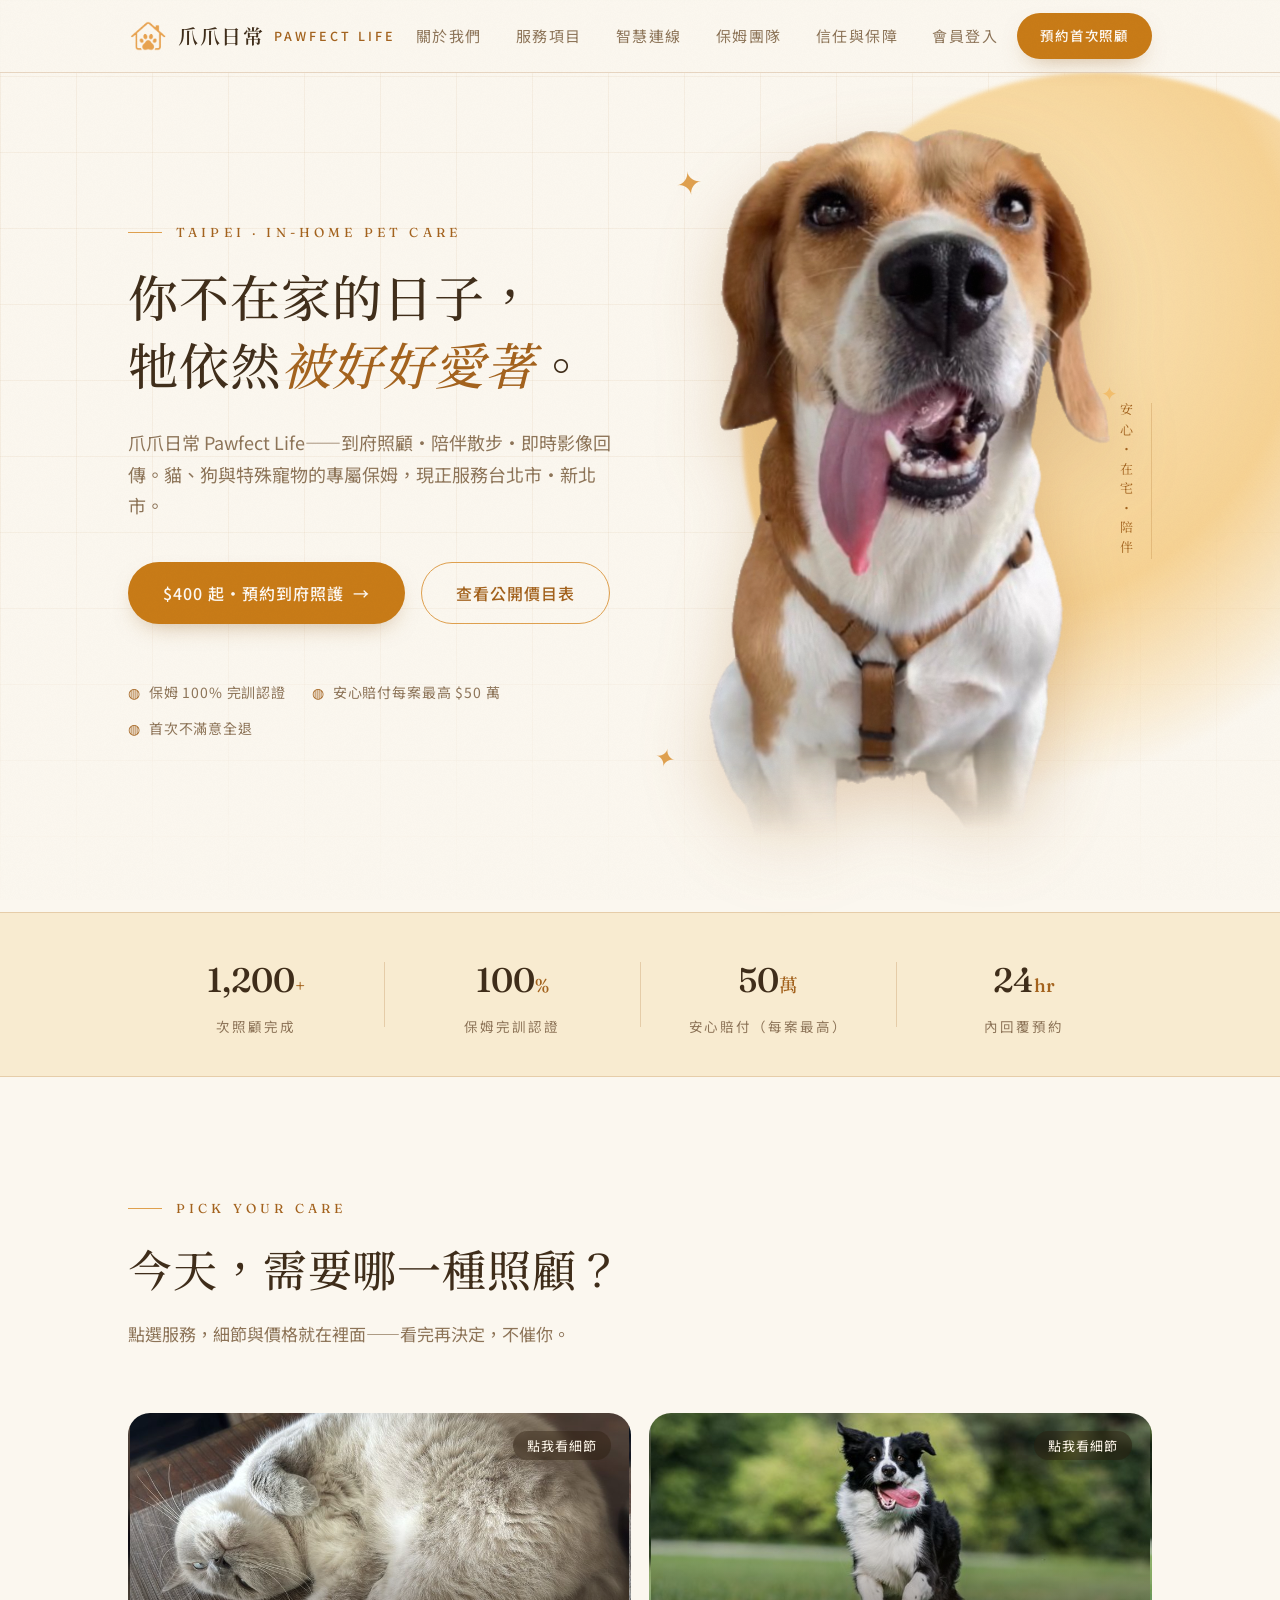
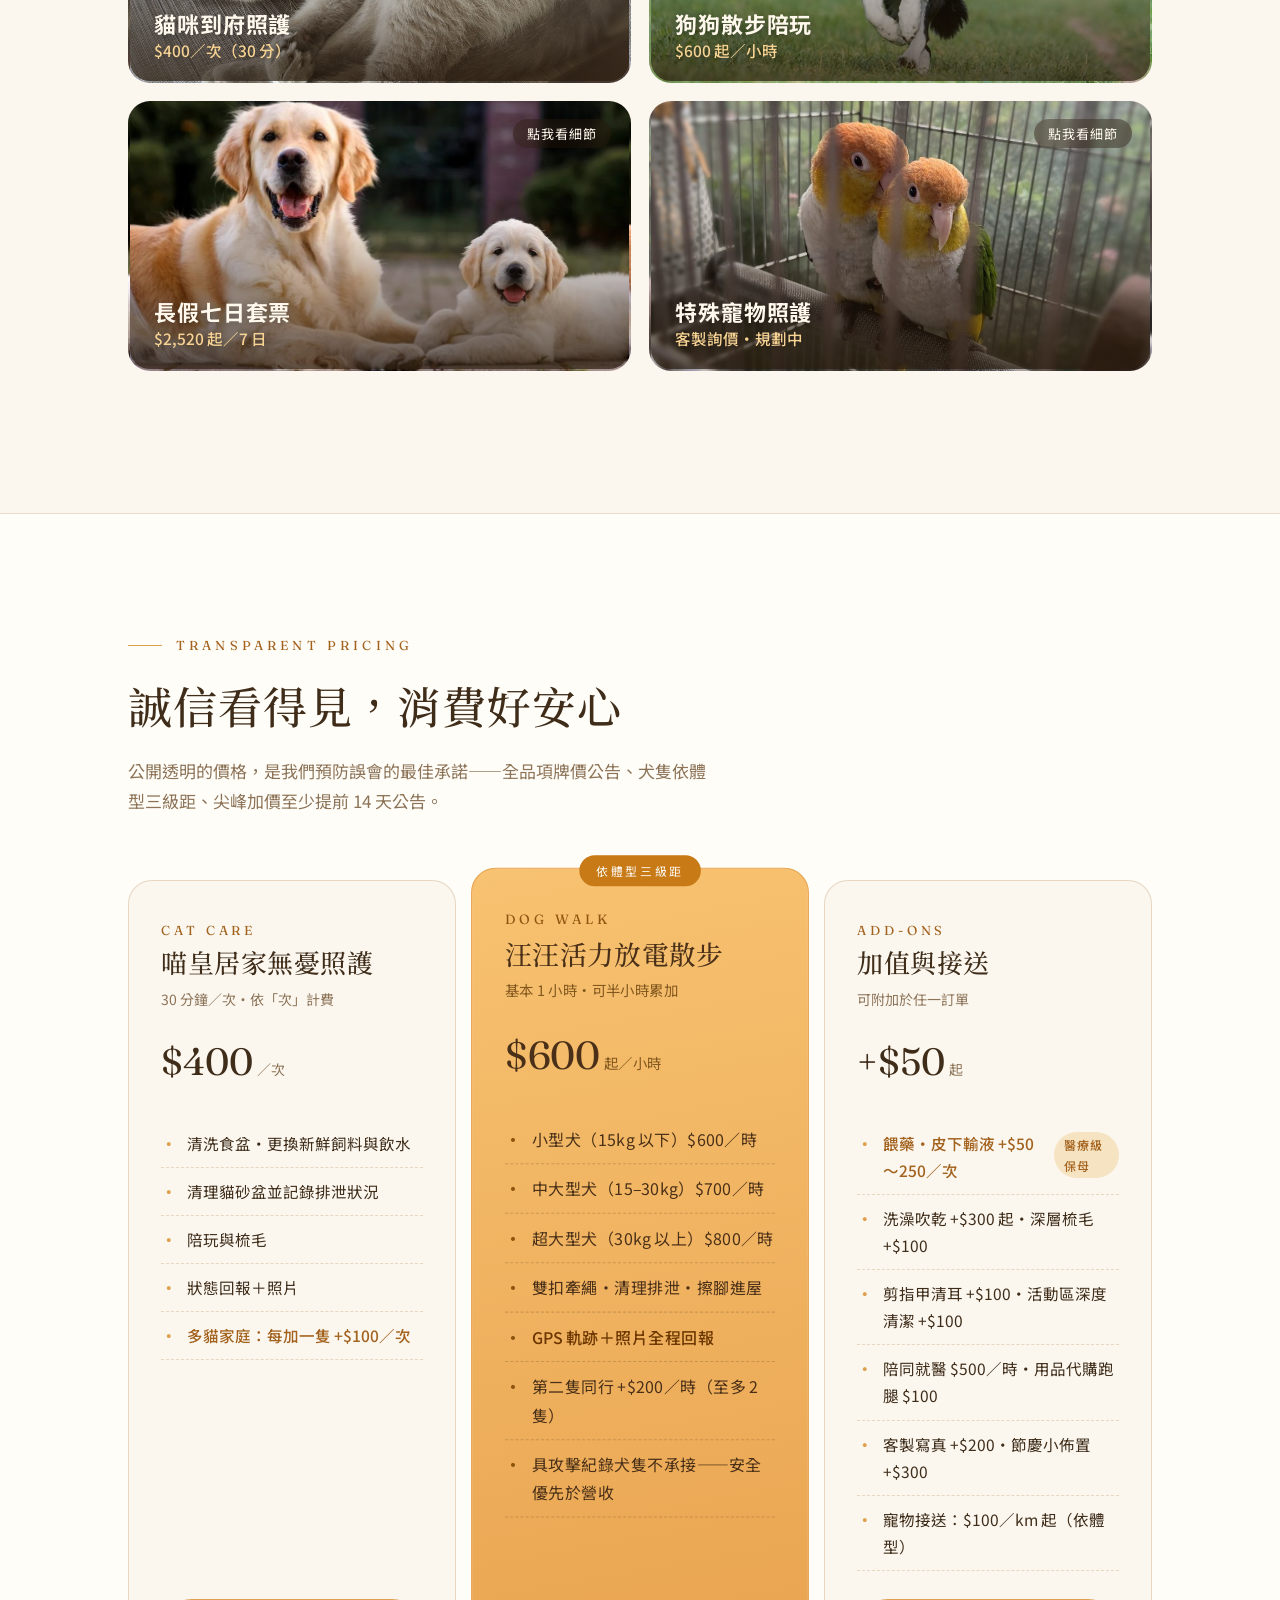
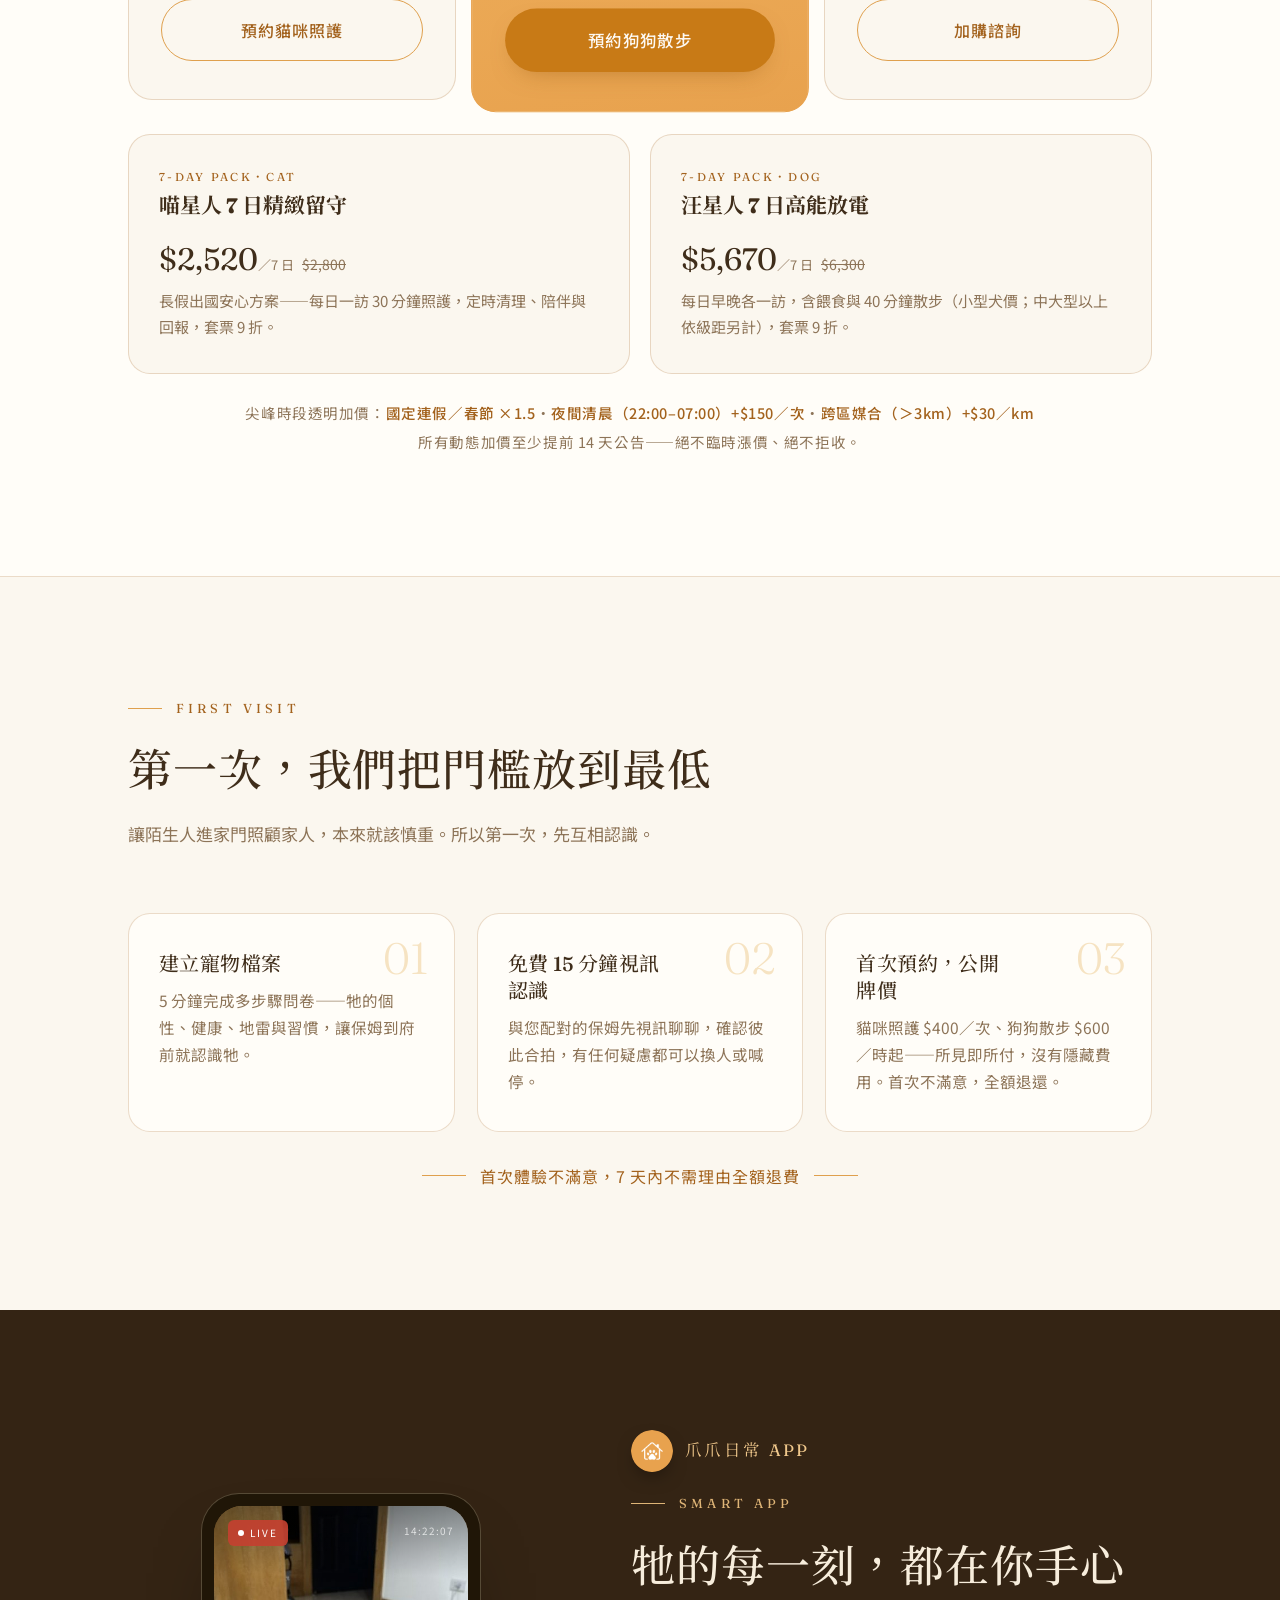
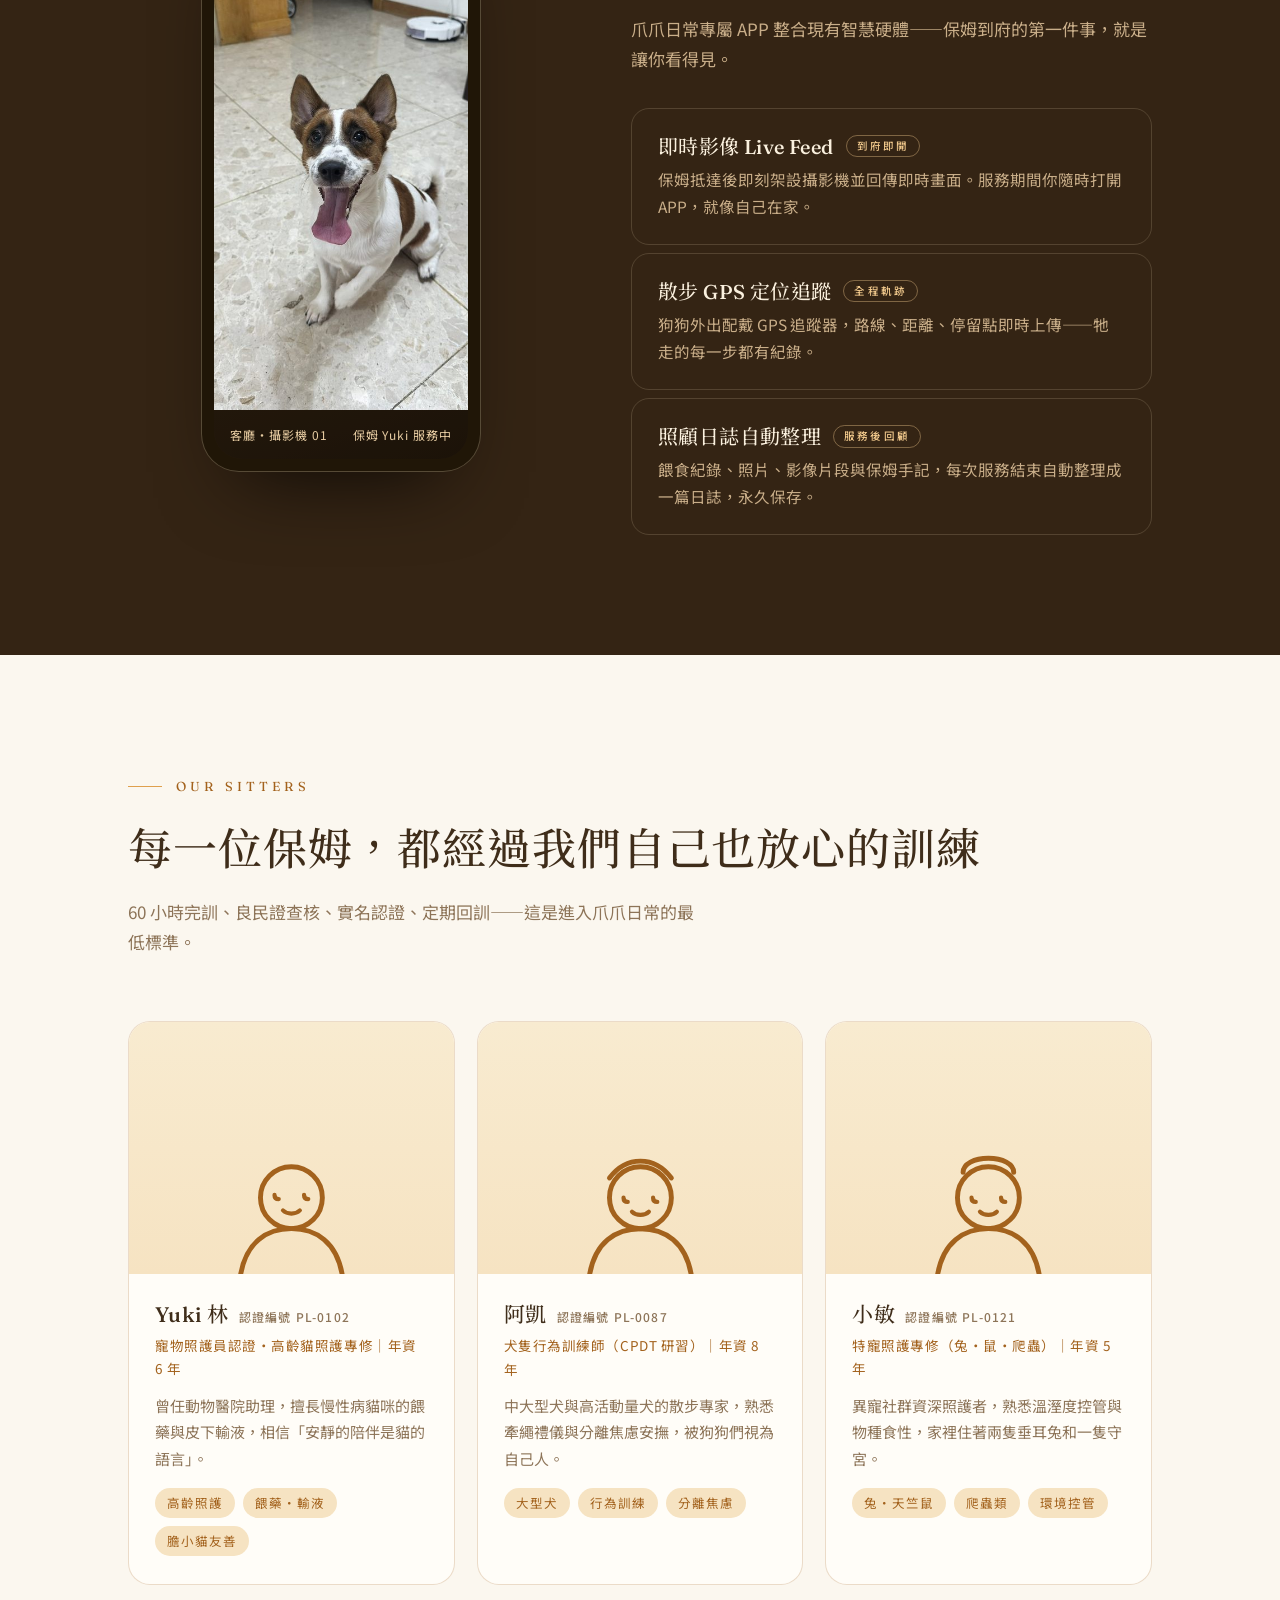
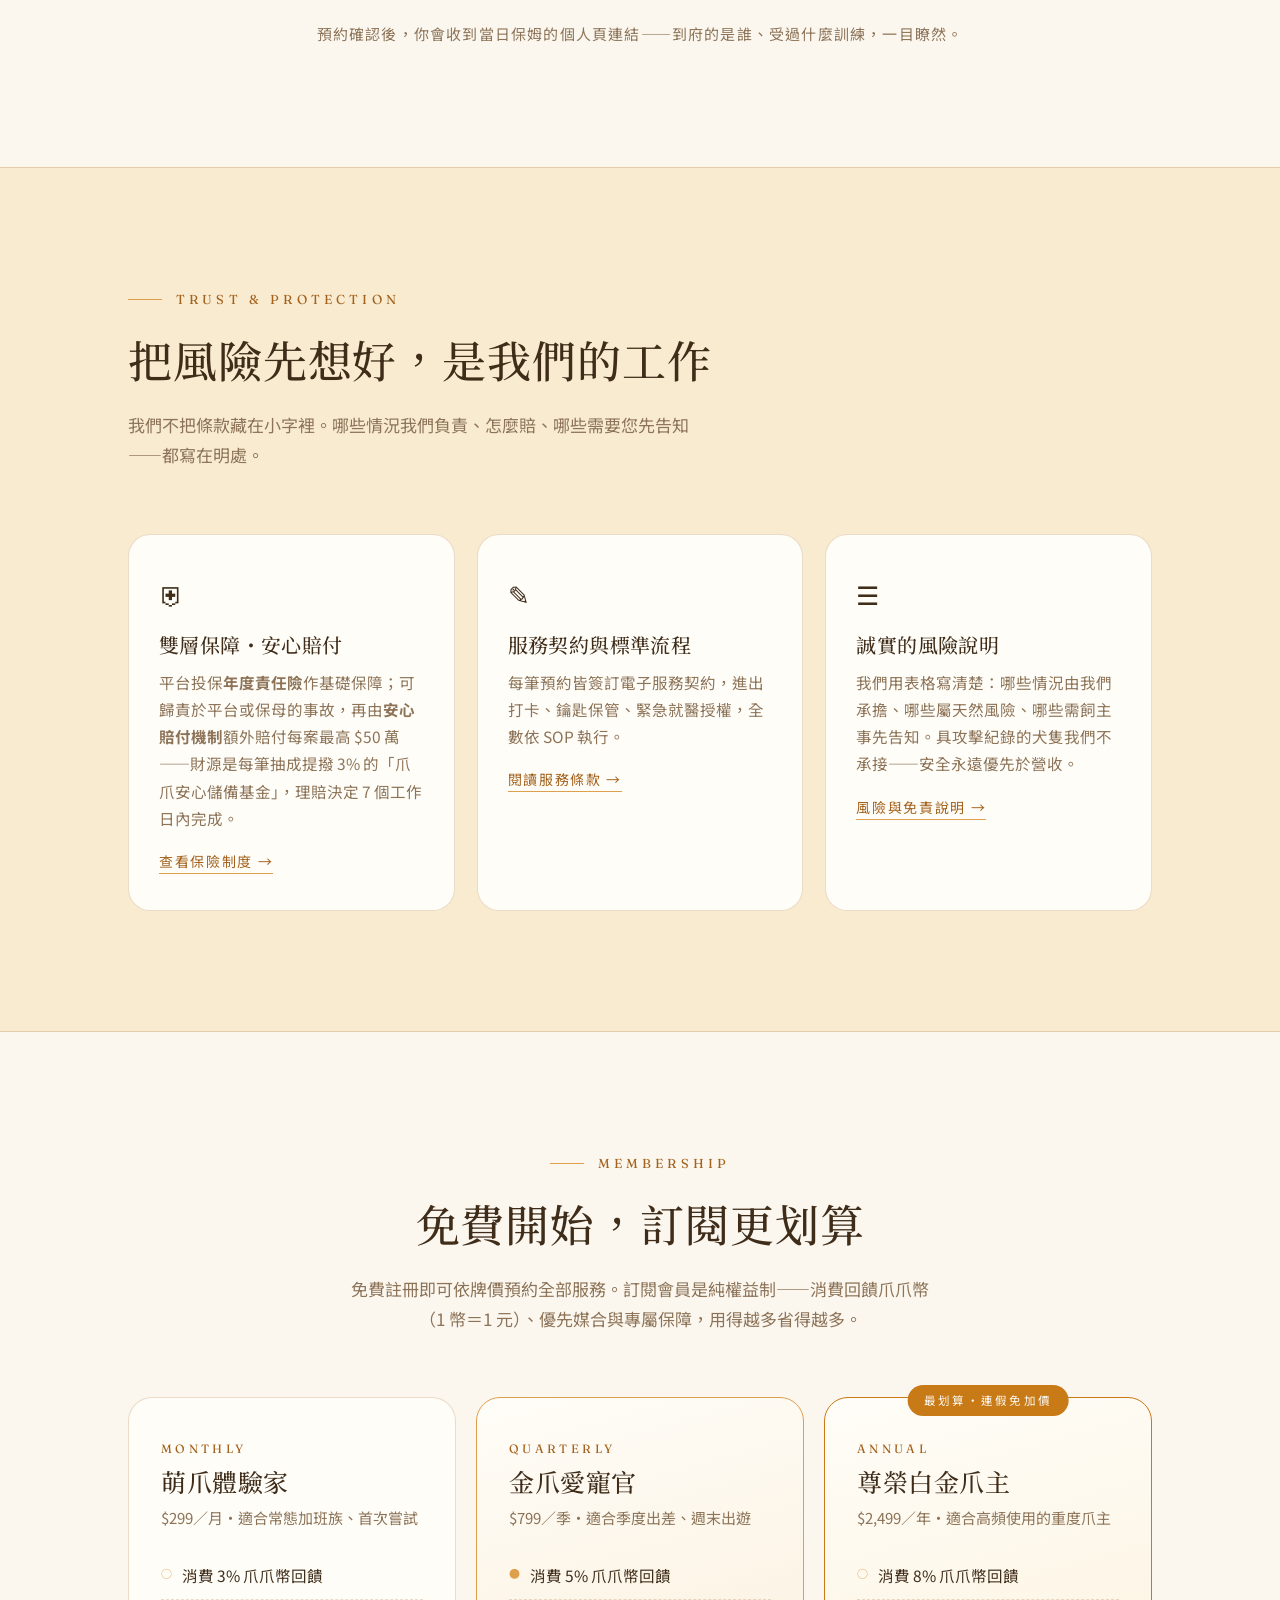
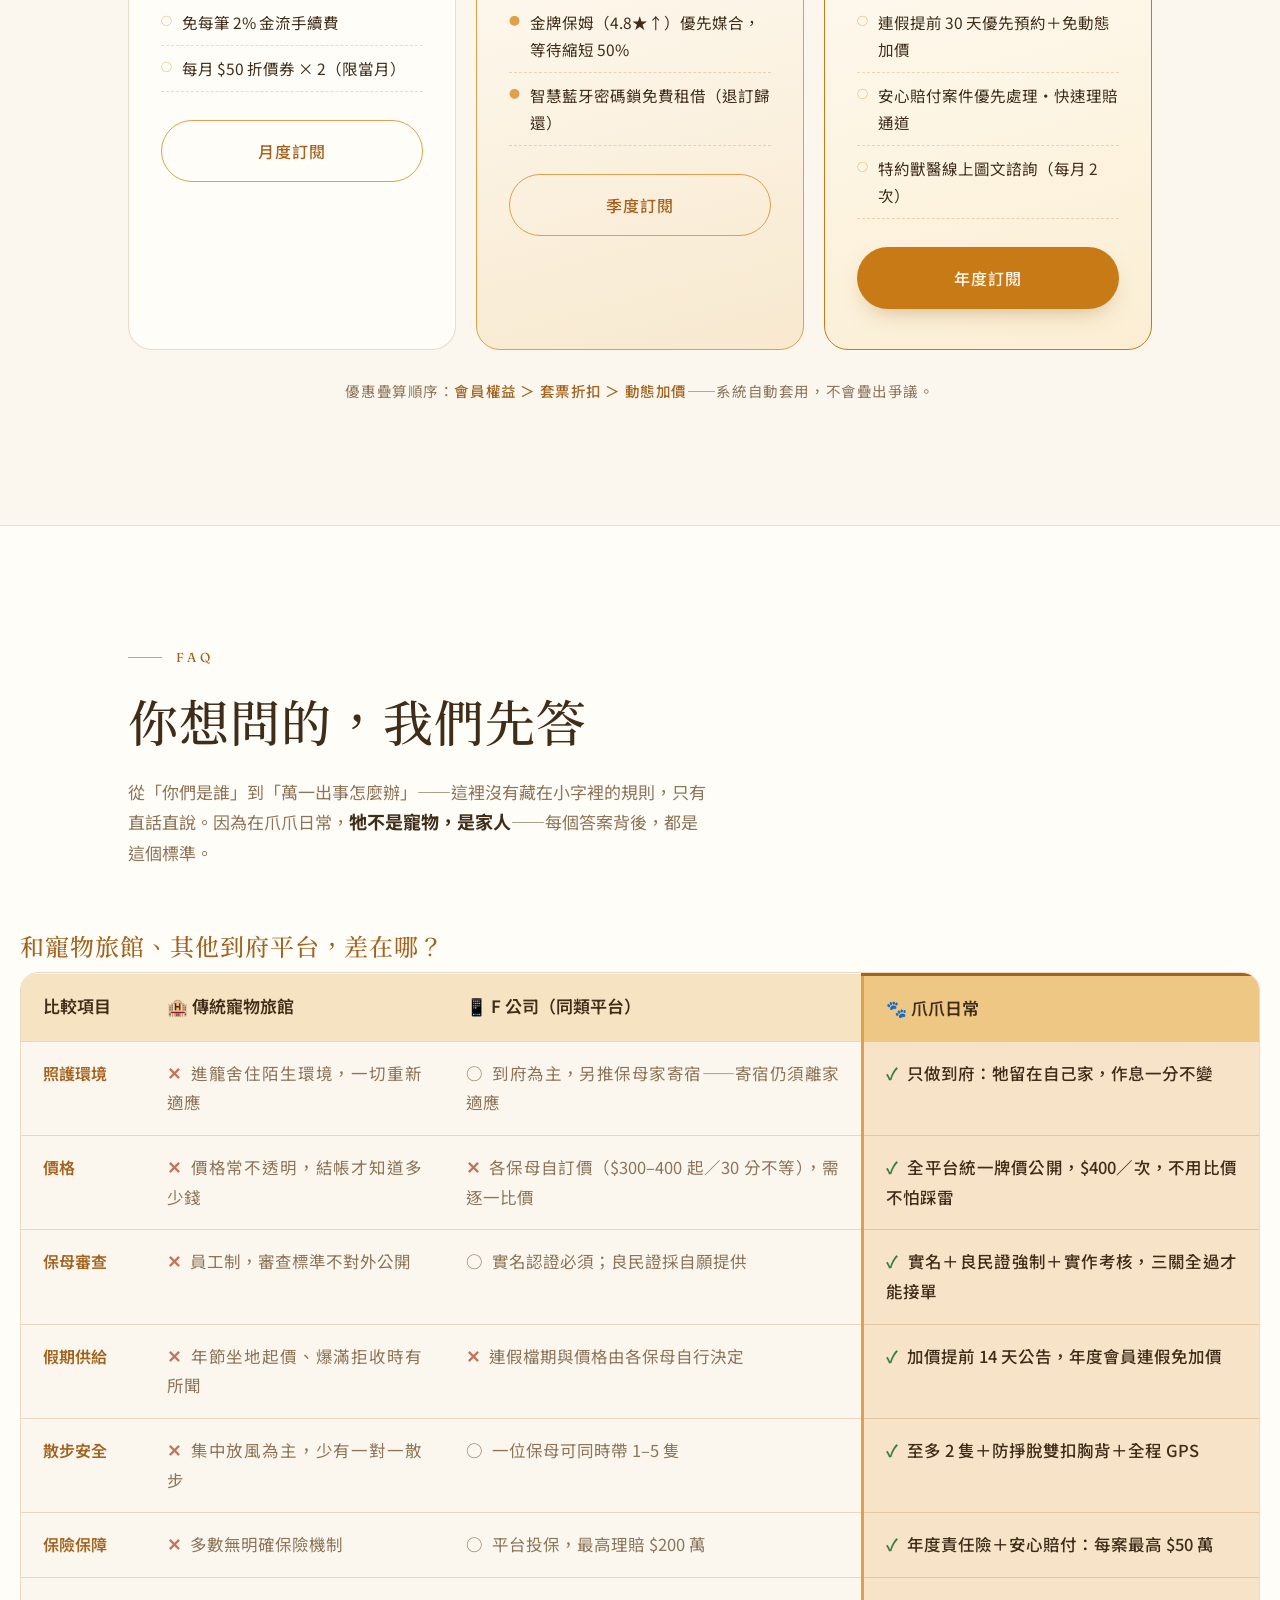
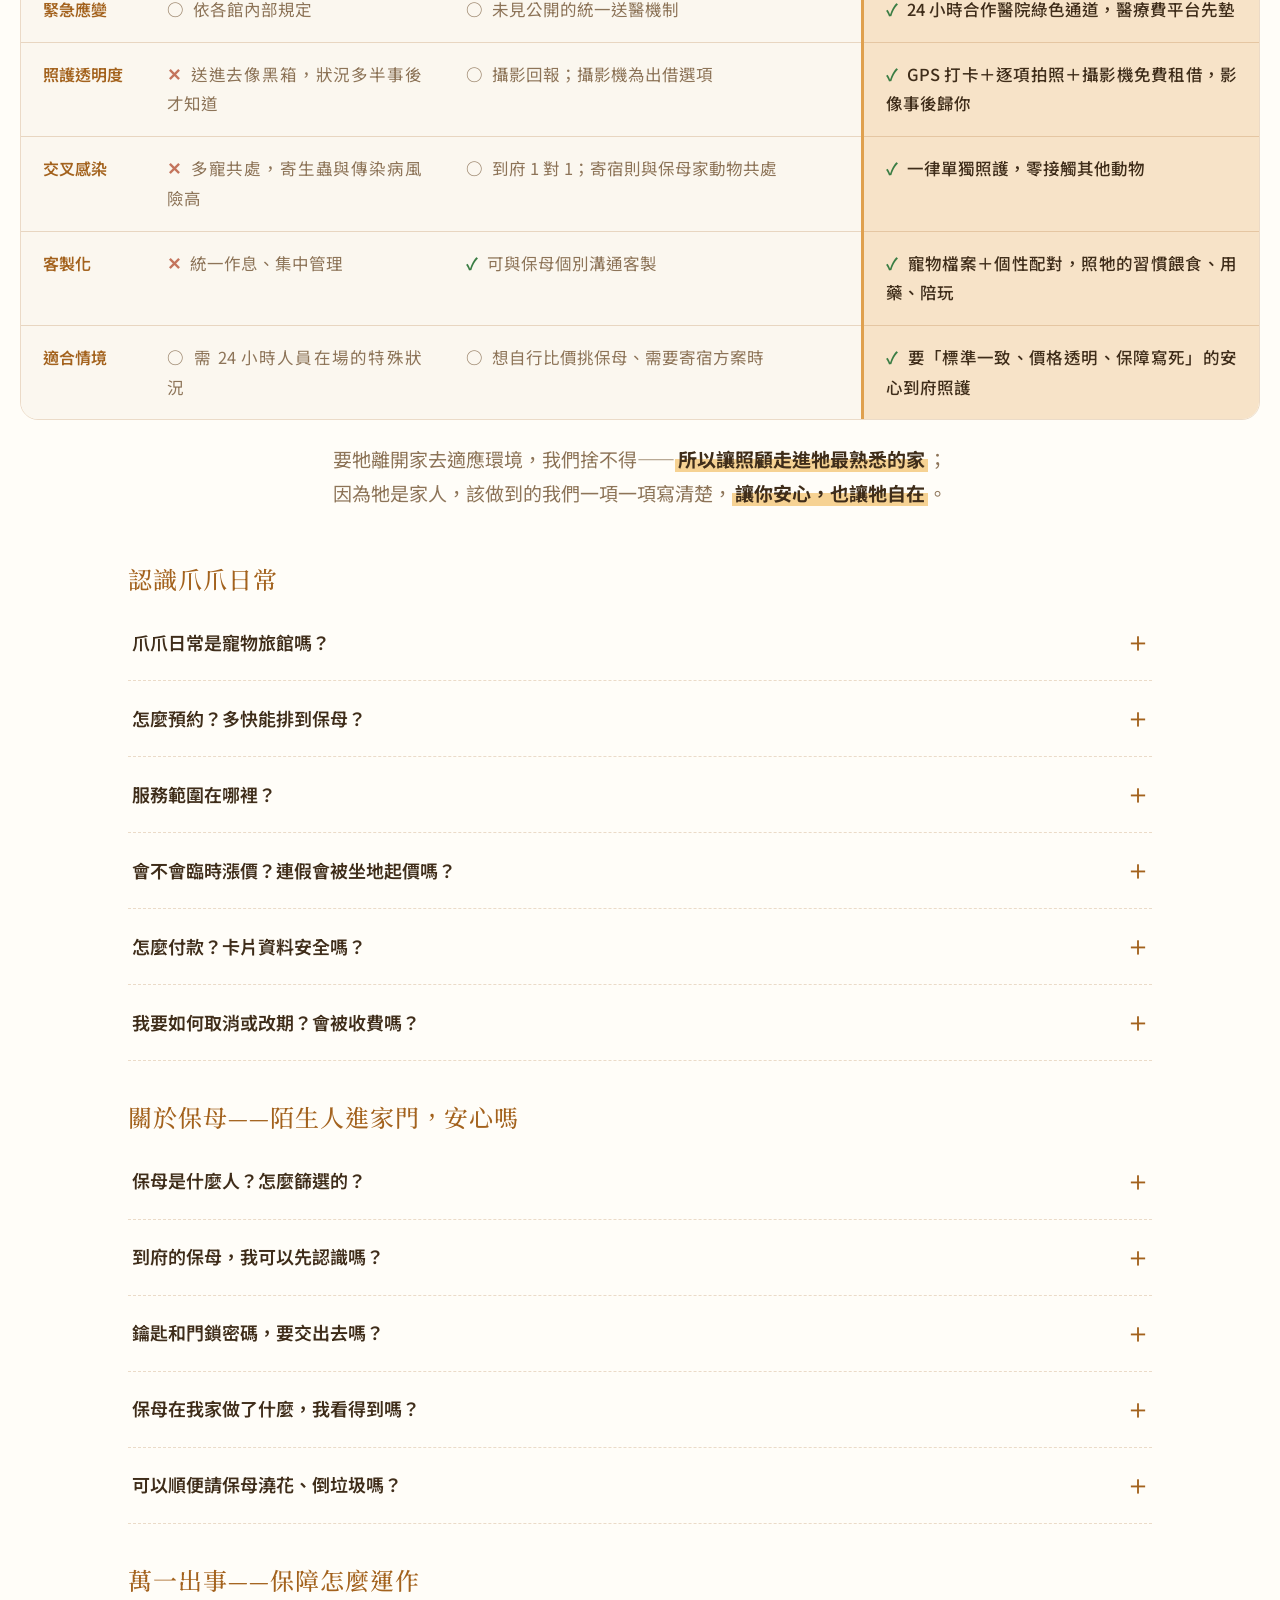
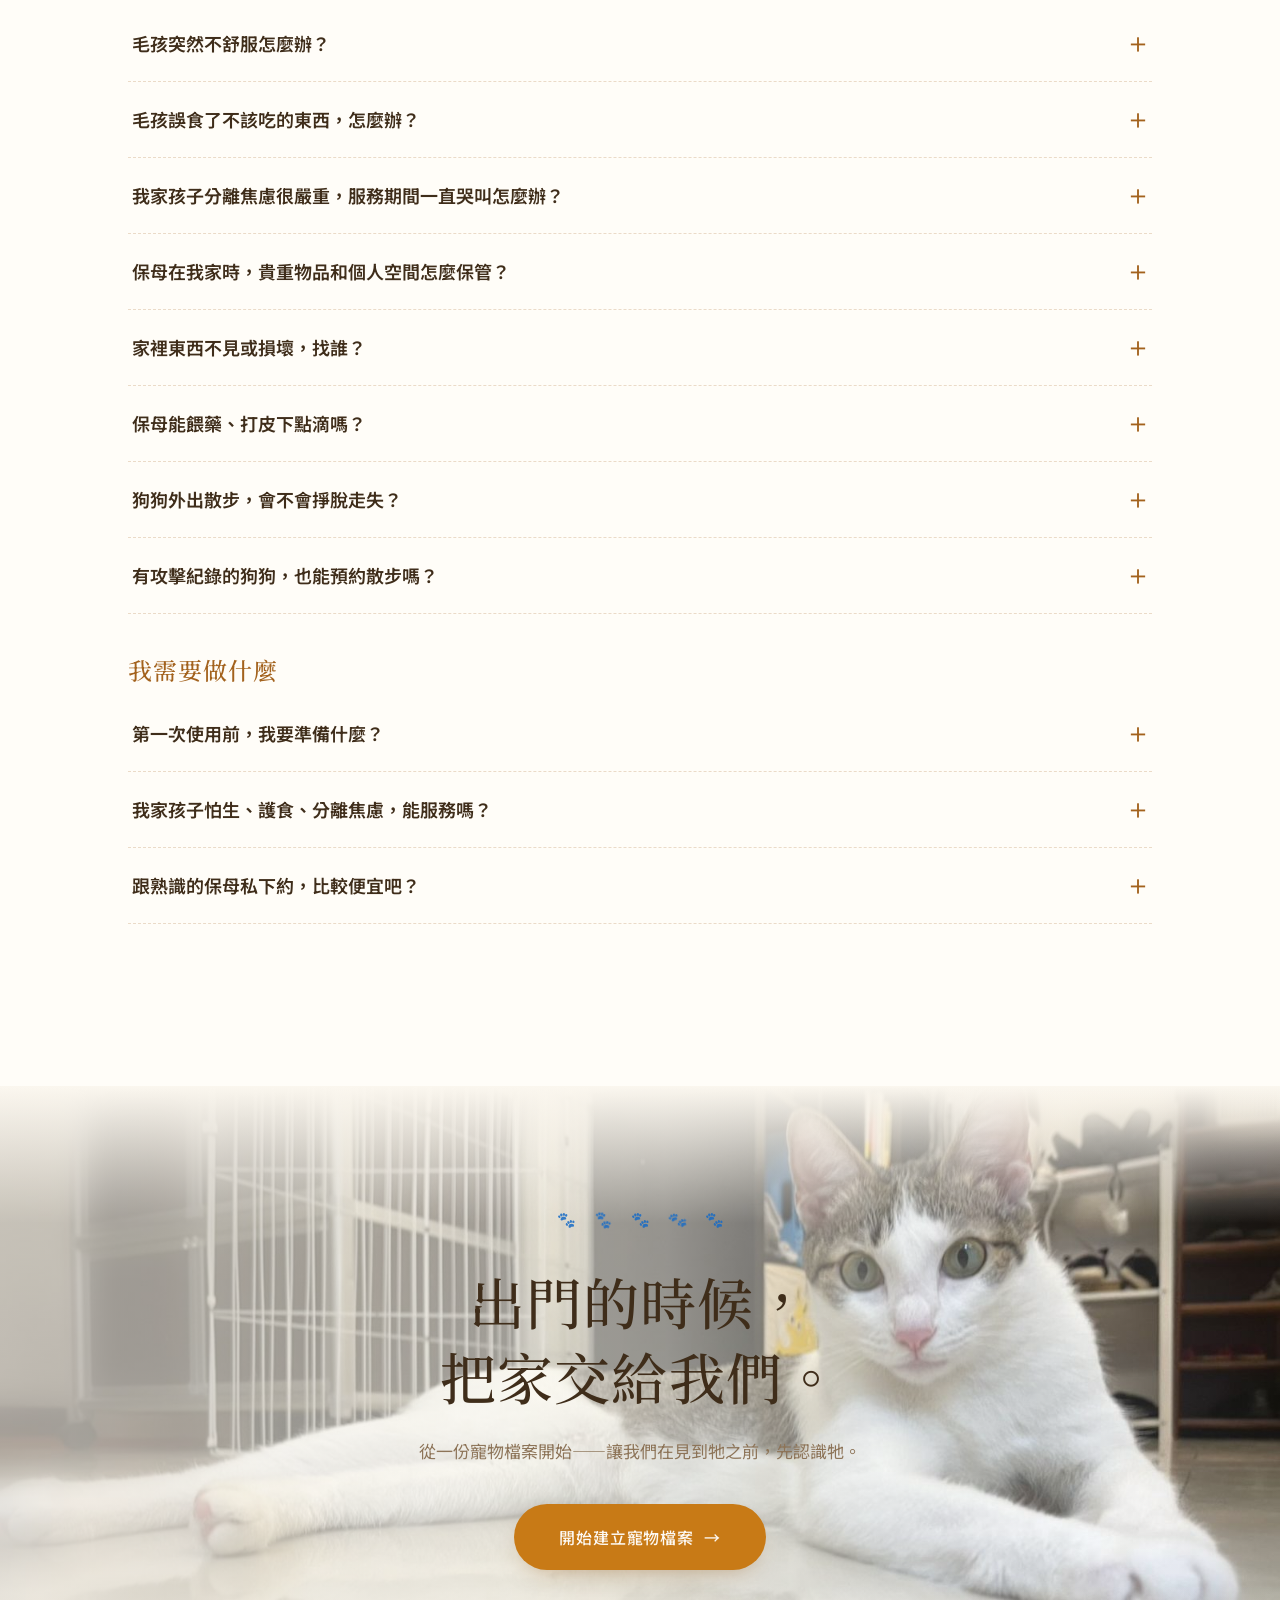
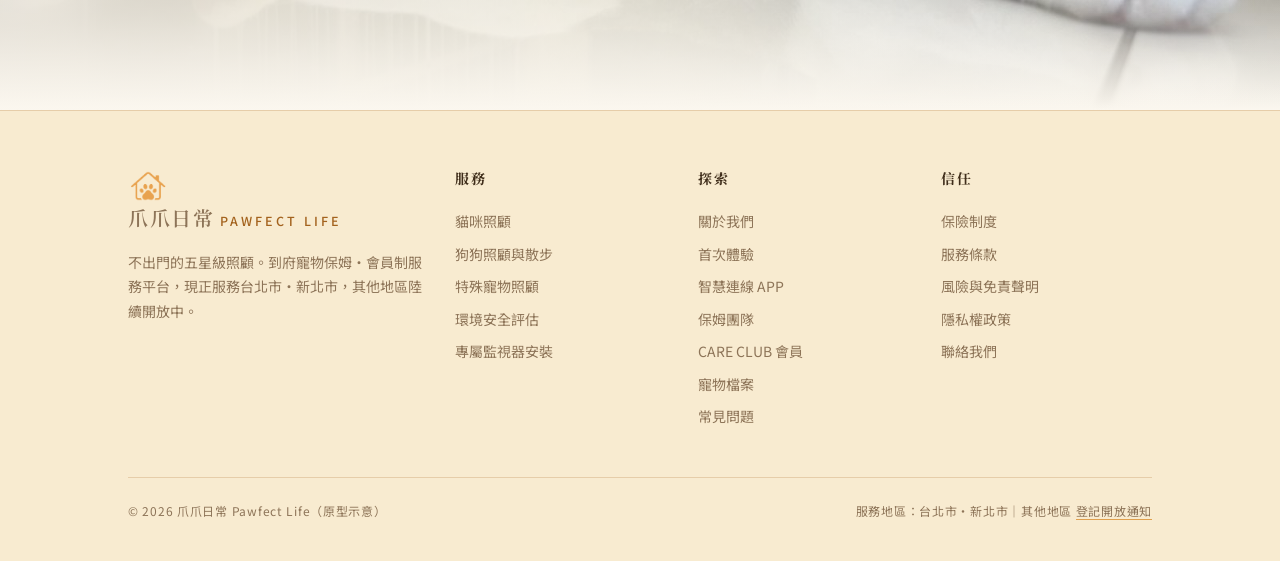
==== commit a2e178ed: "服務卡照片更新：邊牧奔跑（狗狗散步）、黃金獵犬親子（長假套票） Co-Authored-By: Claude Fable 5 <noreply@anthropic.com>" ====
--- a/index.html
+++ b/index.html
@@ -501,8 +501,8 @@
     </div>
     <div class="svc-tiles rv" id="svcTiles">
       <button class="svc-tile photo" data-svc="cat" style="--bg:url('assets/svc/svc-cat.jpg?v=2')"><span class="t-open">點我看細節</span><span class="t-txt"><span class="t-name">貓咪到府照護</span><span class="t-price">$400／次（30 分）</span></span></button>
-      <button class="svc-tile photo" data-svc="dog" style="--bg:url('assets/svc/svc-dog.jpg?v=1')"><span class="t-open">點我看細節</span><span class="t-txt"><span class="t-name">狗狗散步陪玩</span><span class="t-price">$600 起／小時</span></span></button>
-      <button class="svc-tile photo" data-svc="pack" style="--bg:url('assets/svc/svc-pack.jpg?v=1');background-position:center 30%"><span class="t-open">點我看細節</span><span class="t-txt"><span class="t-name">長假七日套票</span><span class="t-price">$2,520 起／7 日</span></span></button>
+      <button class="svc-tile photo" data-svc="dog" style="--bg:url('assets/svc/svc-dog.jpg?v=2')"><span class="t-open">點我看細節</span><span class="t-txt"><span class="t-name">狗狗散步陪玩</span><span class="t-price">$600 起／小時</span></span></button>
+      <button class="svc-tile photo" data-svc="pack" style="--bg:url('assets/svc/svc-pack.jpg?v=2')"><span class="t-open">點我看細節</span><span class="t-txt"><span class="t-name">長假七日套票</span><span class="t-price">$2,520 起／7 日</span></span></button>
       <button class="svc-tile photo" data-svc="exotic" style="--bg:url('assets/svc/svc-exotic.jpg?v=1')"><span class="t-open">點我看細節</span><span class="t-txt"><span class="t-name">特殊寵物照護</span><span class="t-price">客製詢價・規劃中</span></span></button>
     </div>
     <div class="svc-detail rv" id="svcDetail"></div>
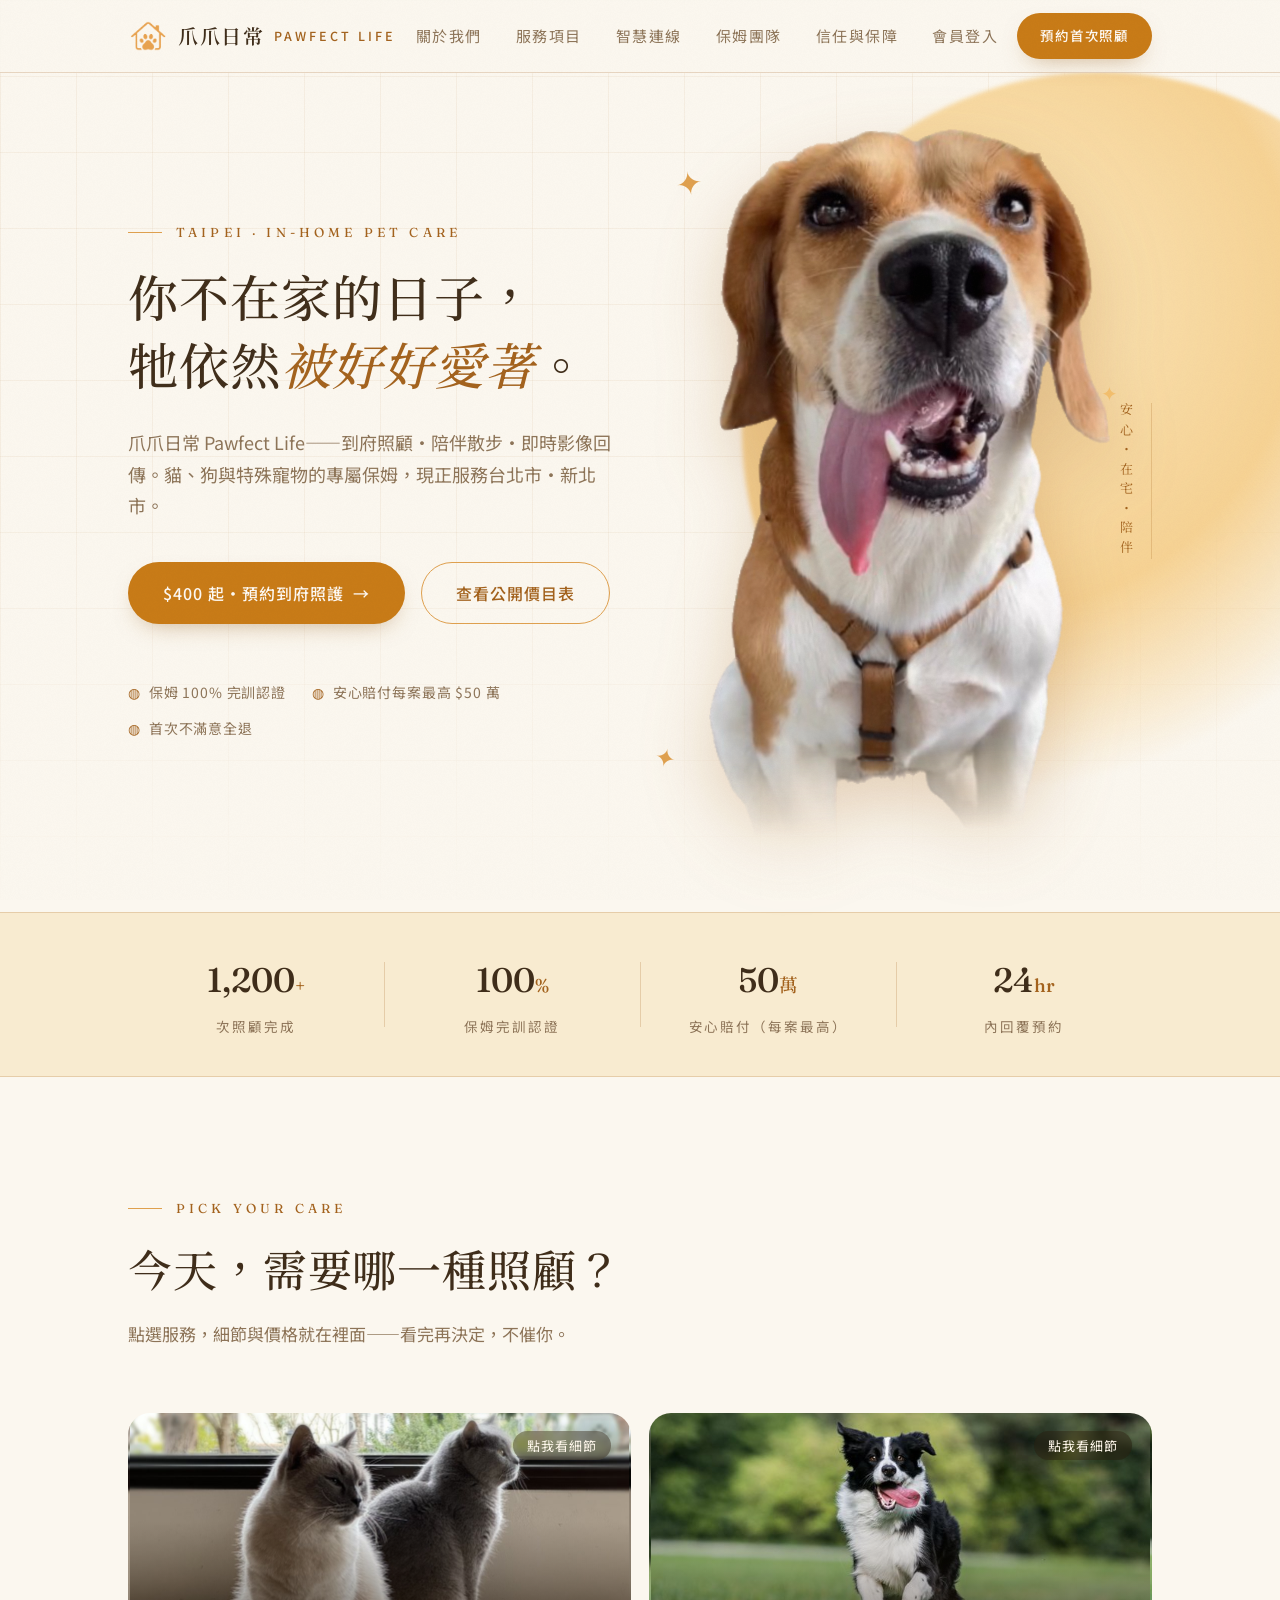
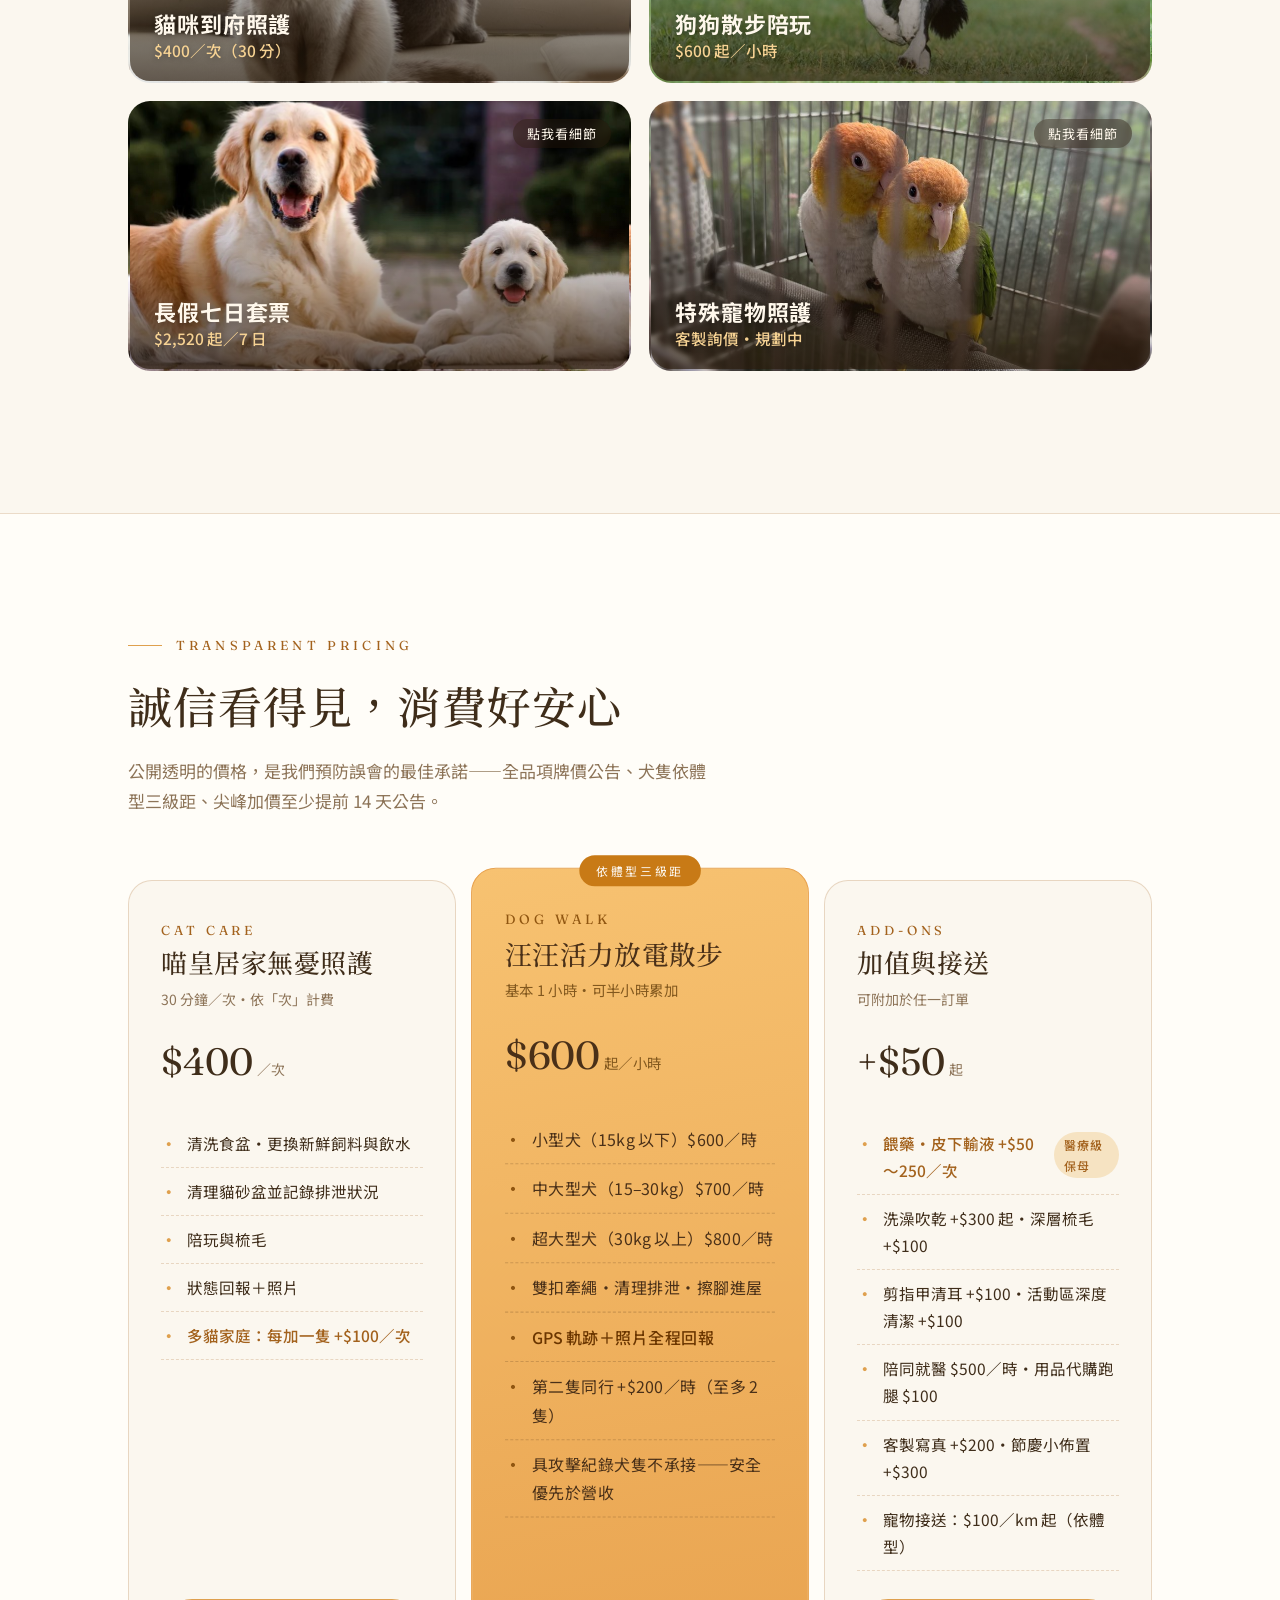
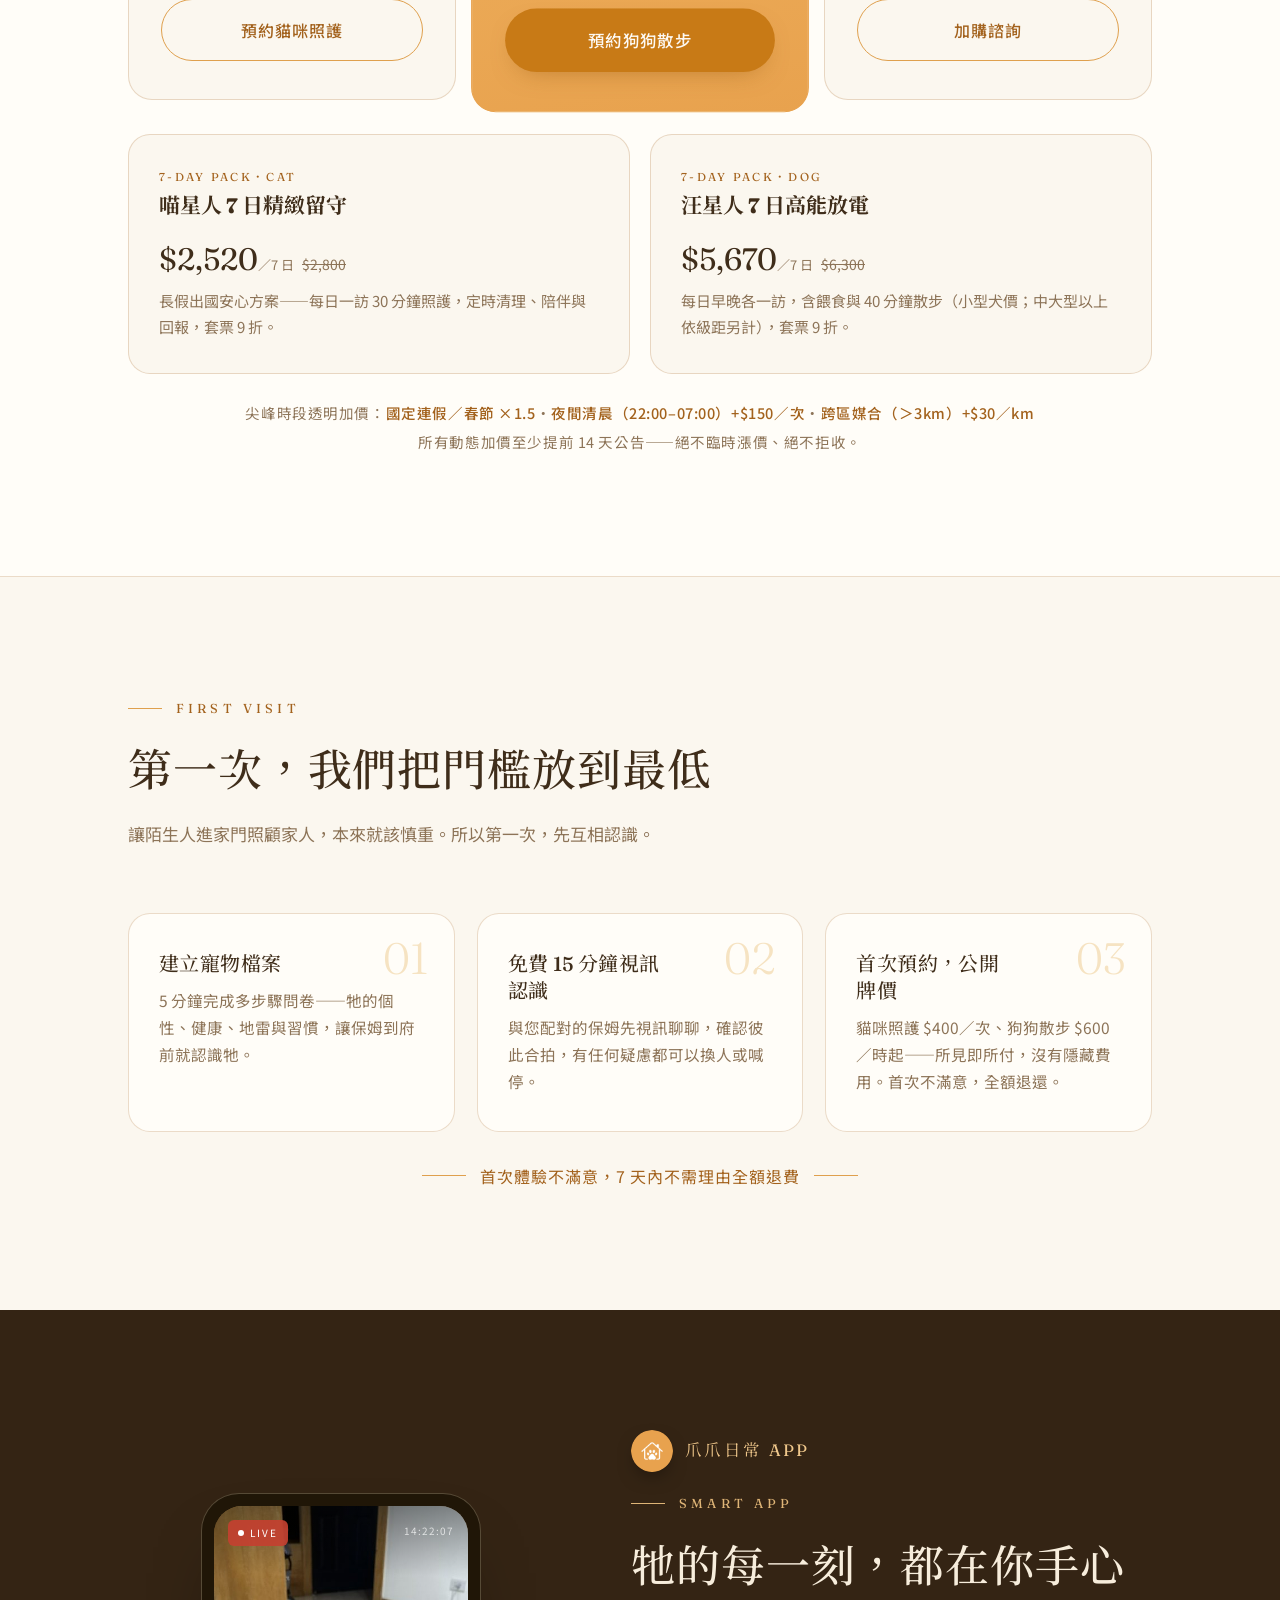
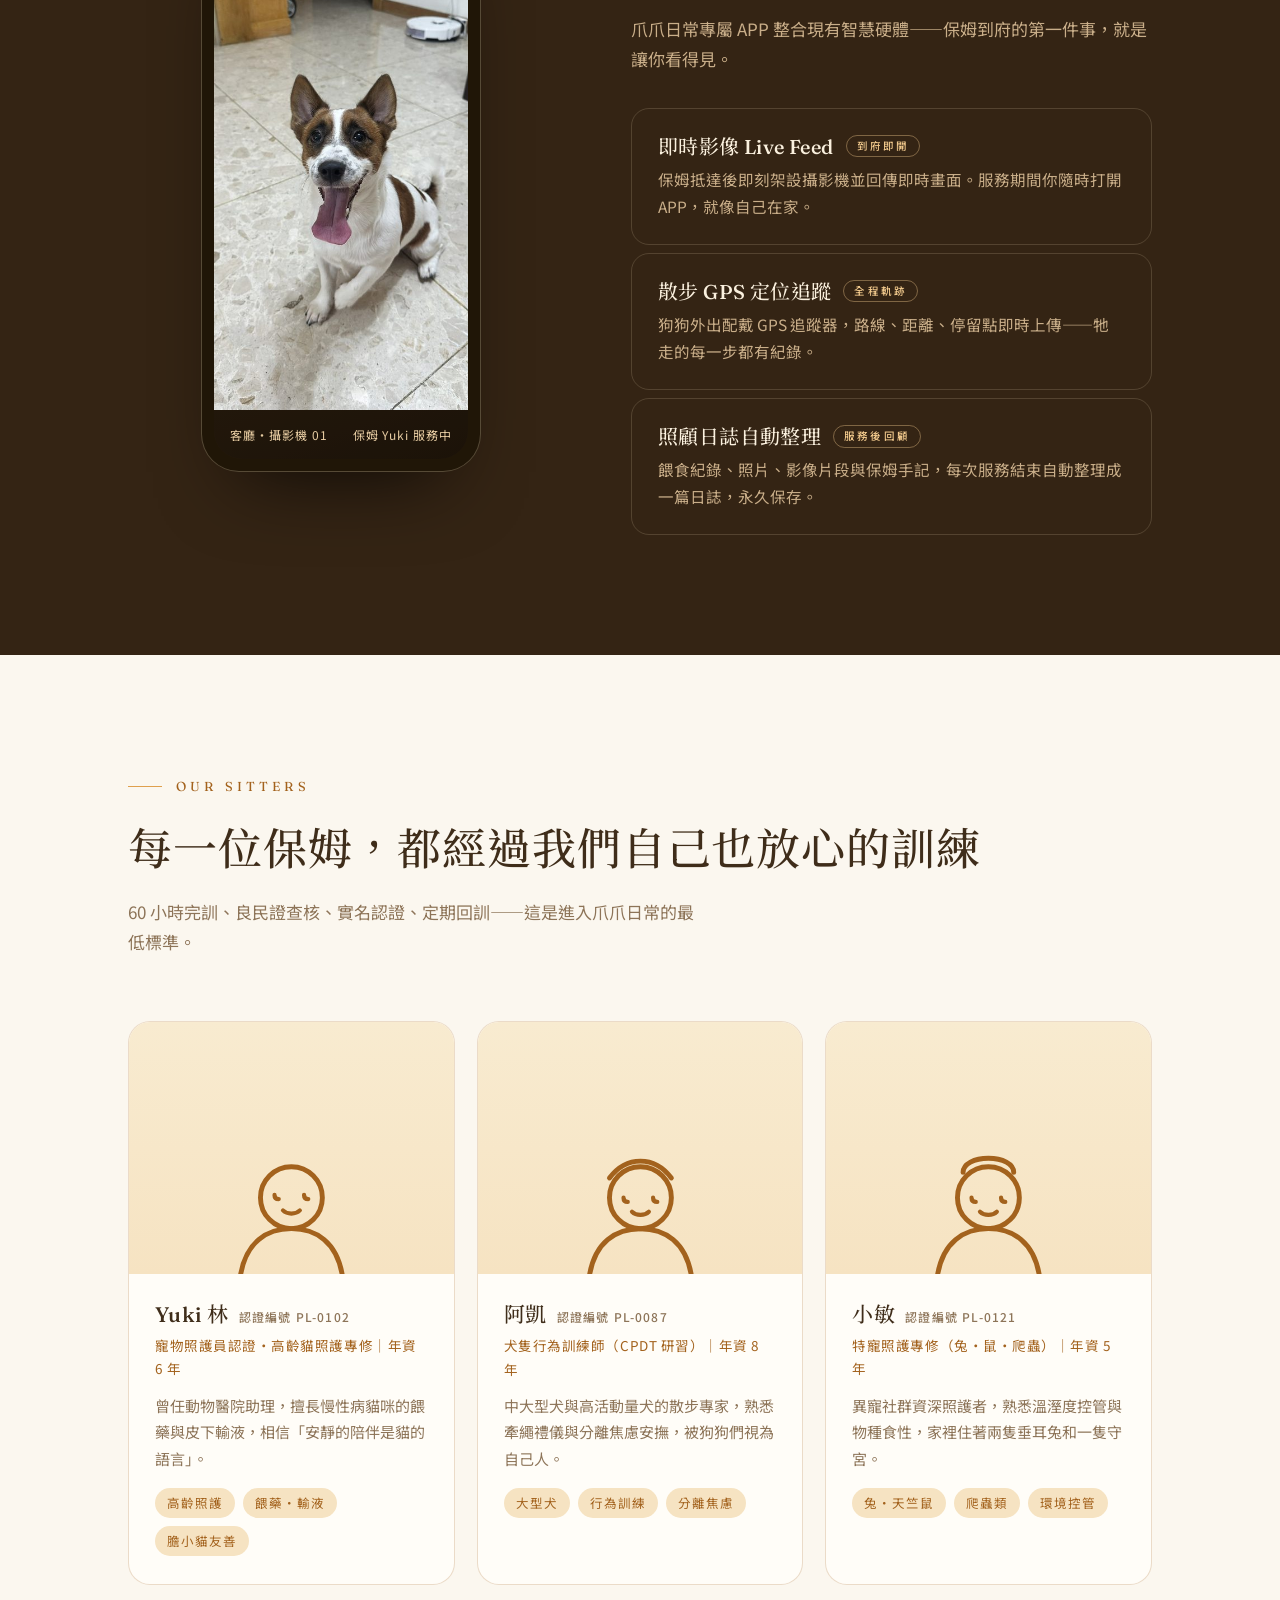
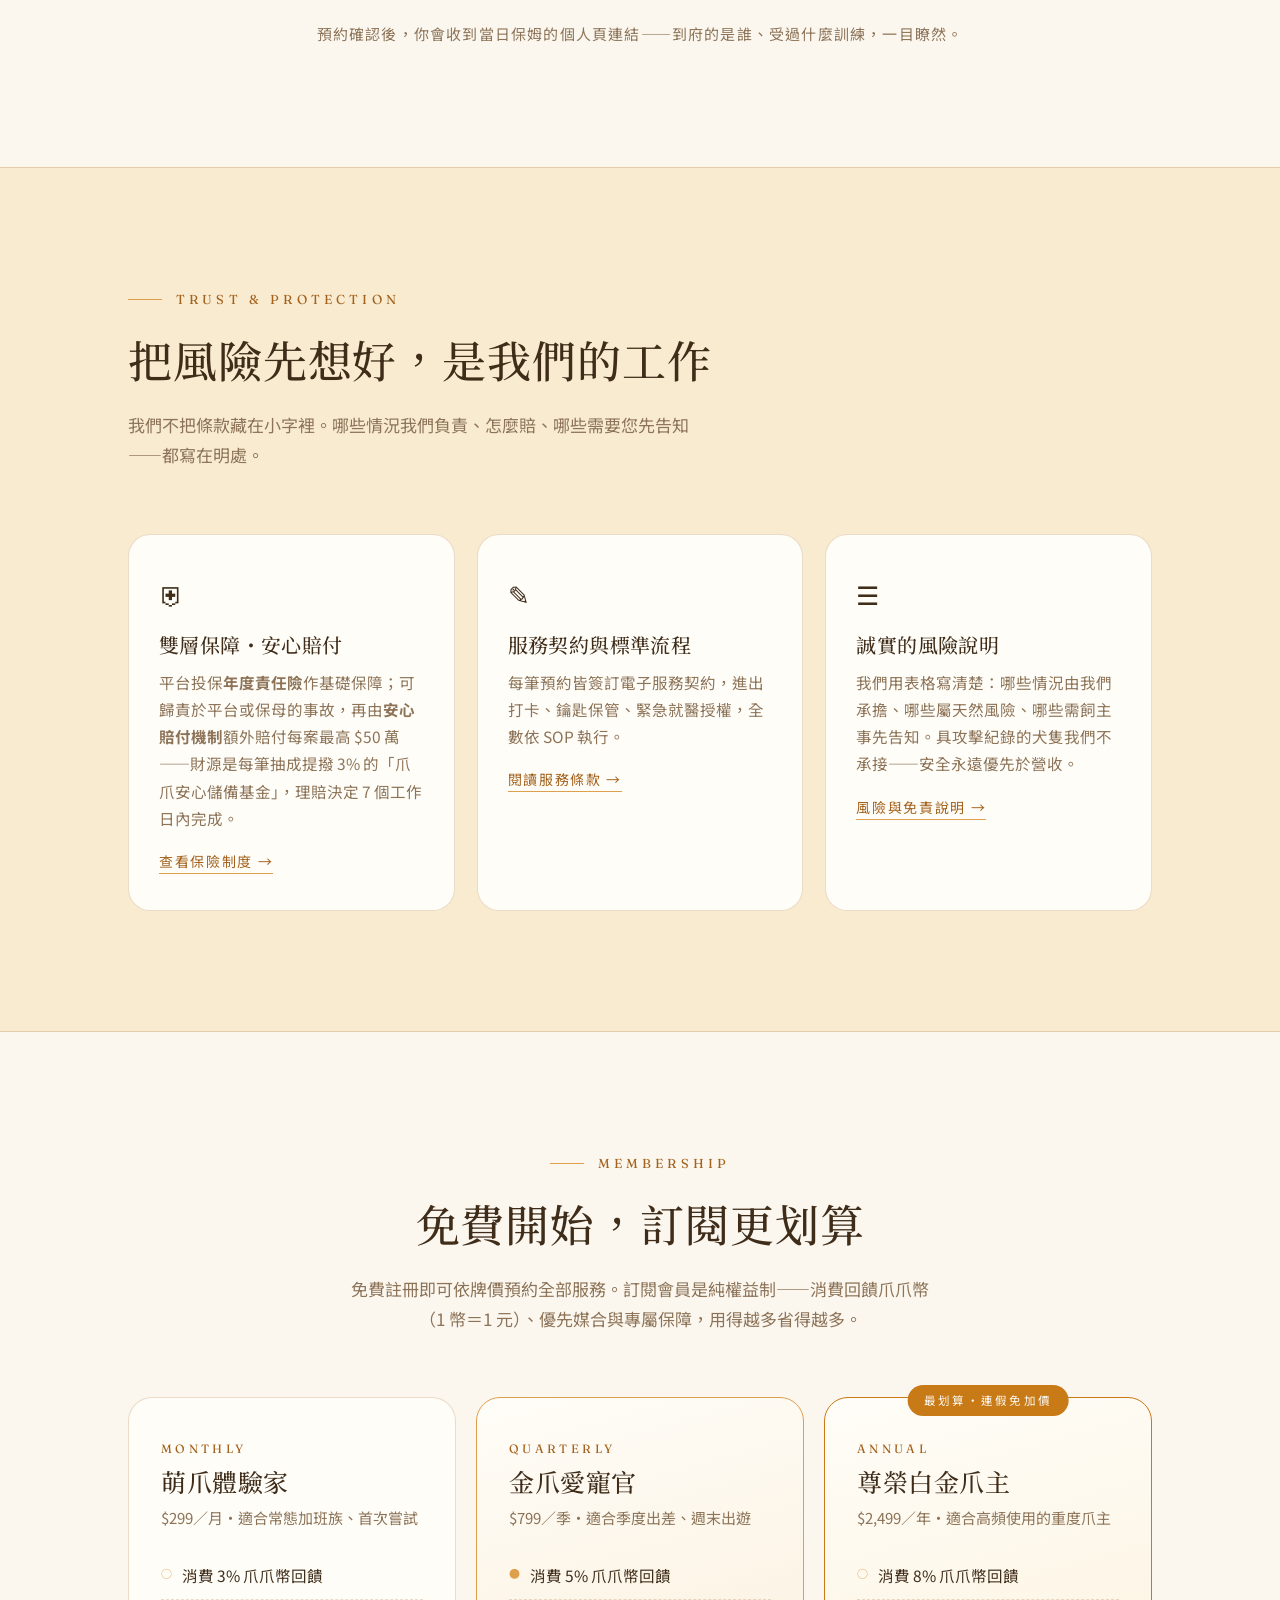
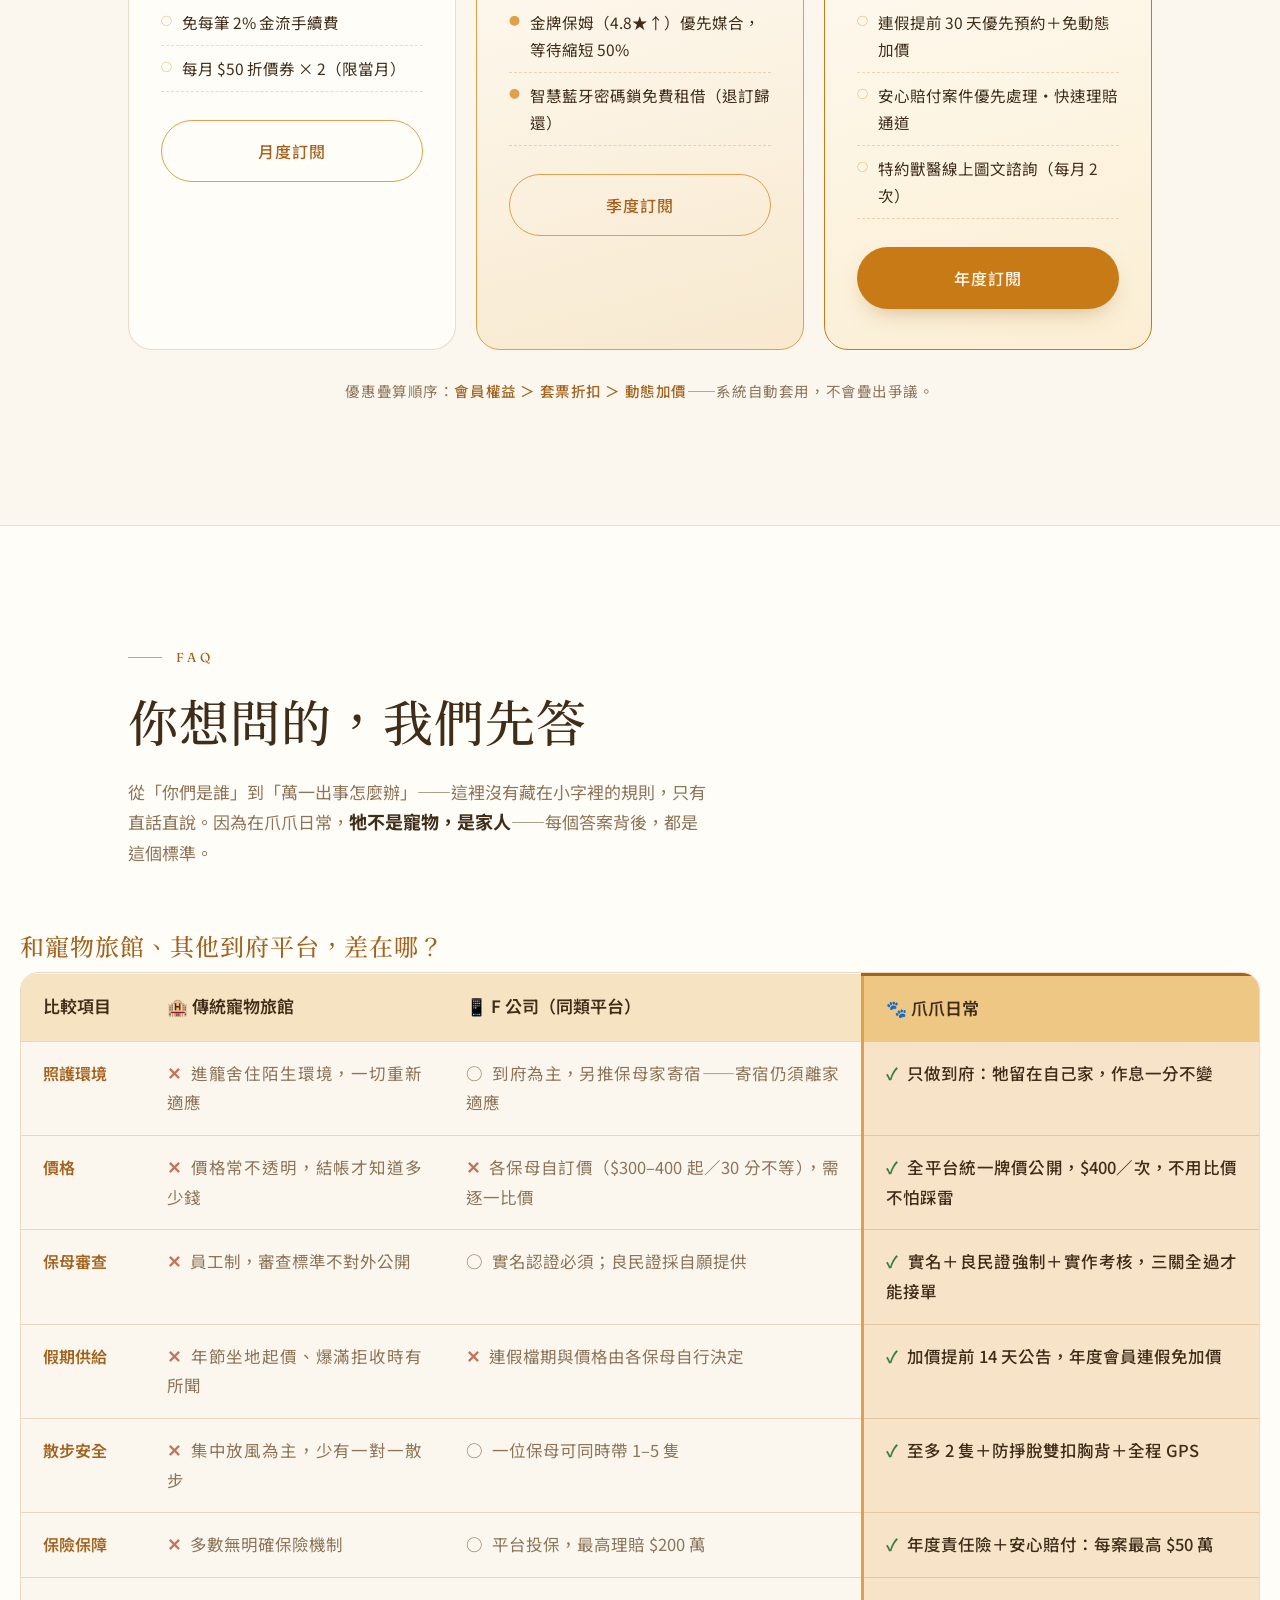
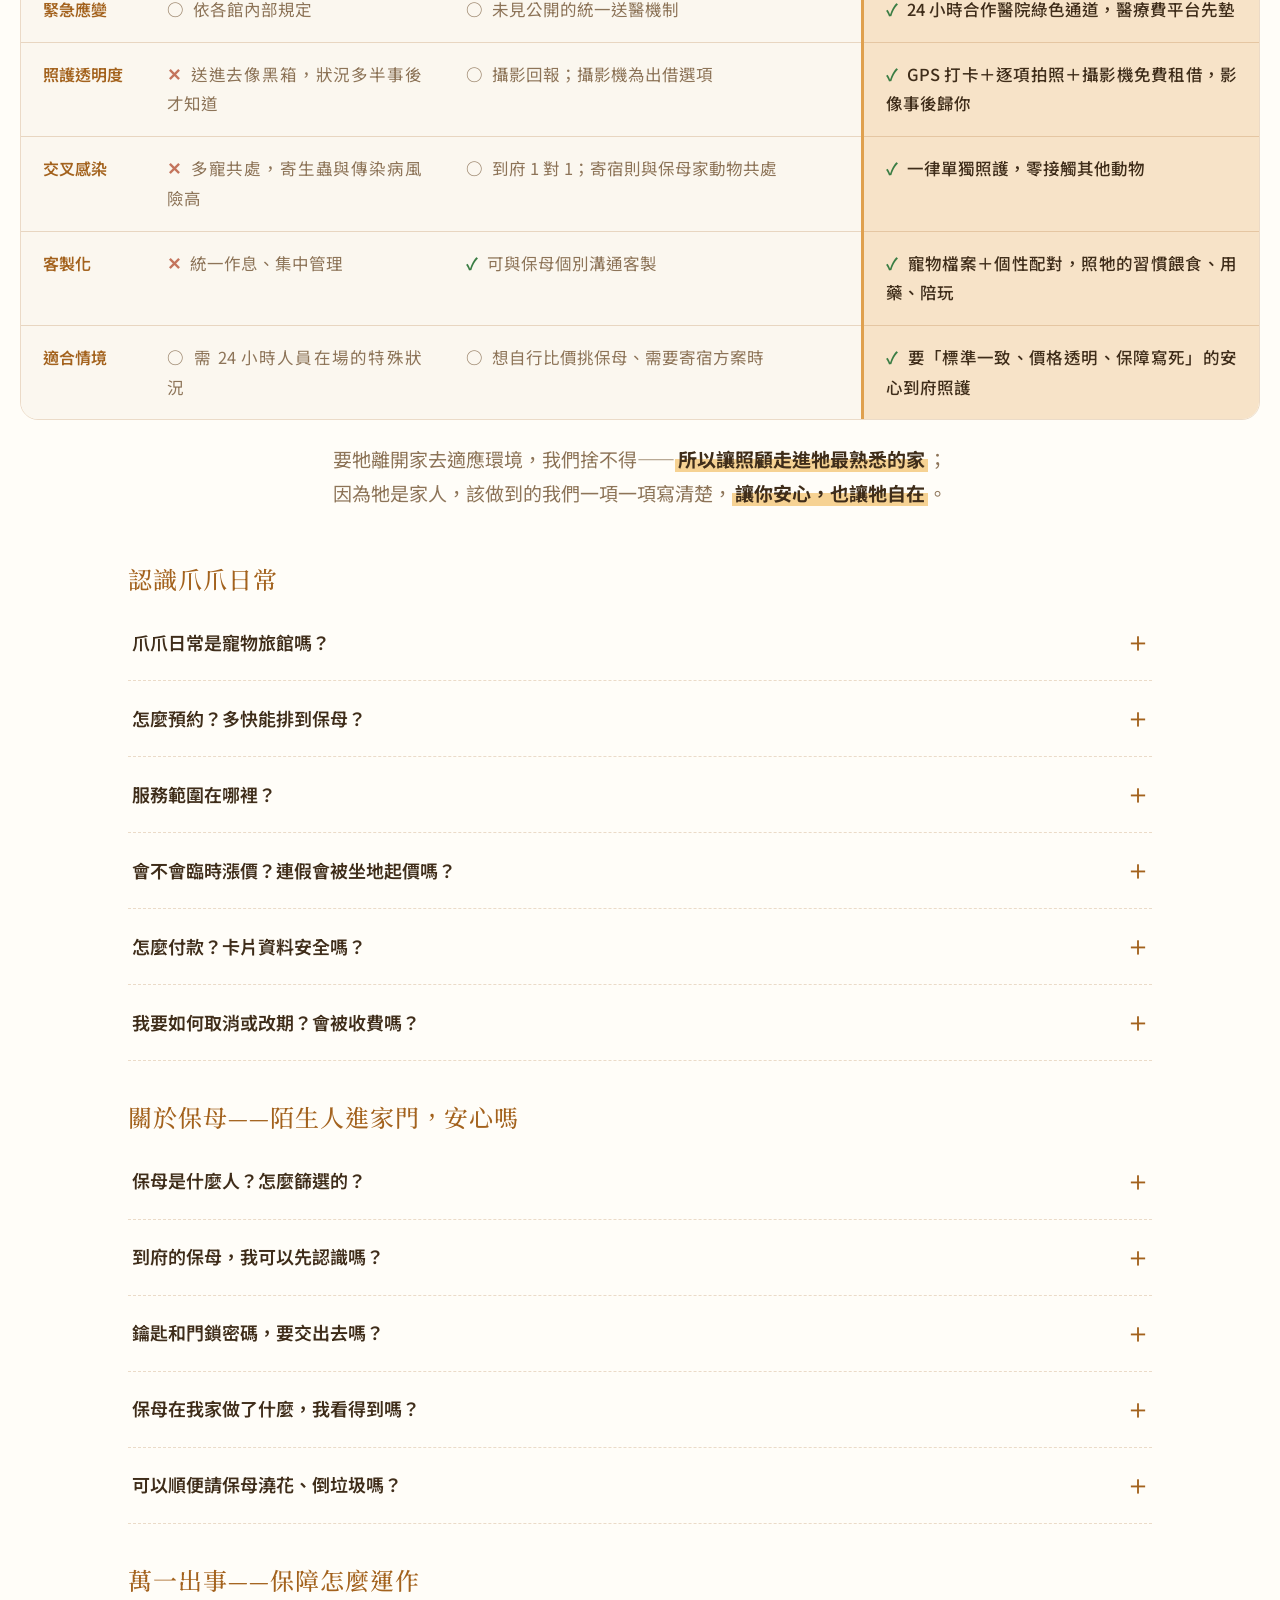
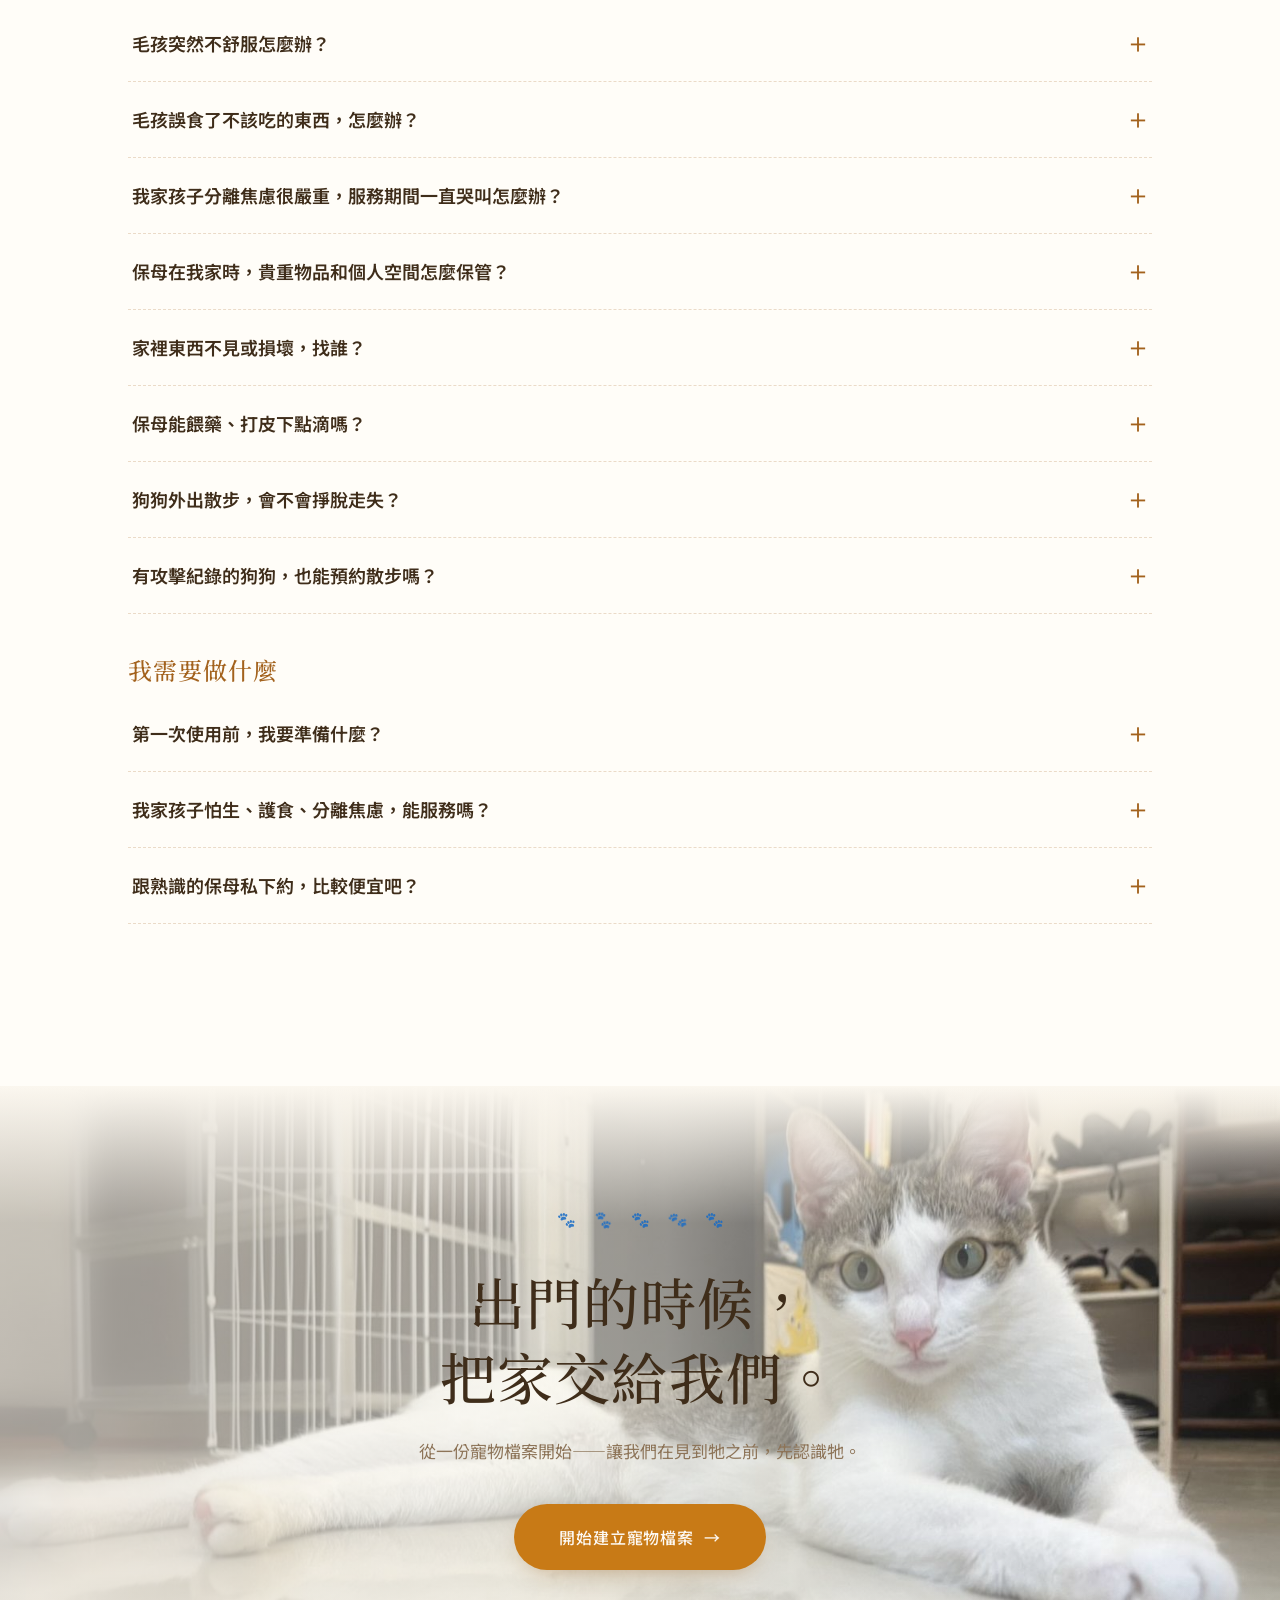
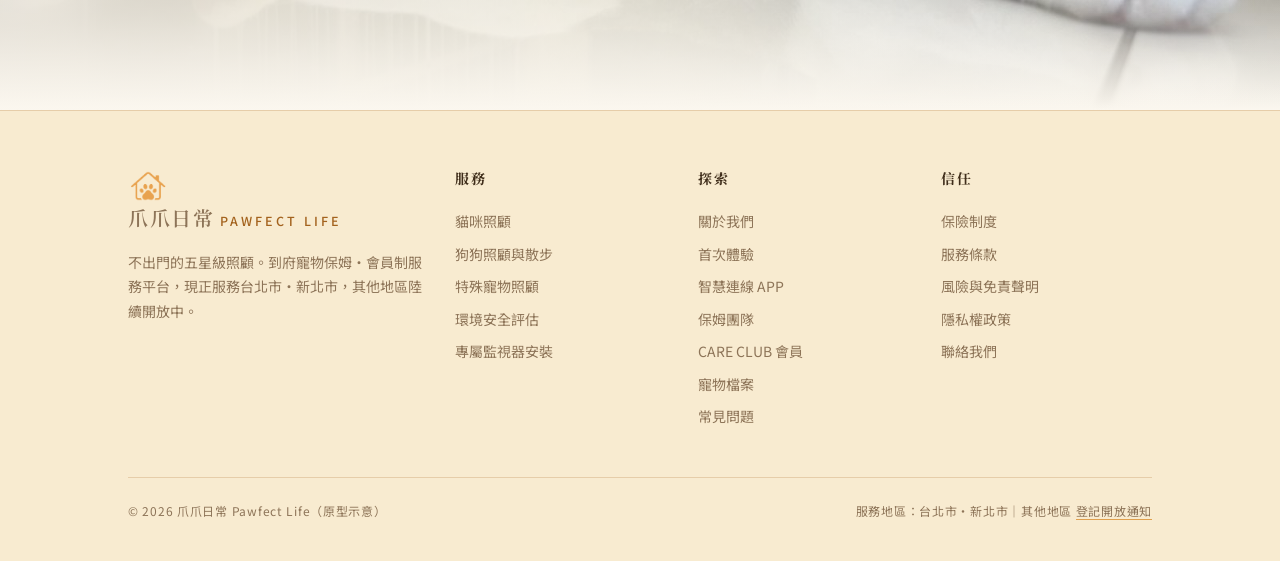
==== commit c7fba7d4: "貓咪照護卡換雙貓窗邊照（景深處理） Co-Authored-By: Claude Fable 5 <noreply@anthropic.com>" ====
--- a/index.html
+++ b/index.html
@@ -500,7 +500,7 @@
       <p class="sec-lead">點選服務，細節與價格就在裡面——看完再決定，不催你。</p>
     </div>
     <div class="svc-tiles rv" id="svcTiles">
-      <button class="svc-tile photo" data-svc="cat" style="--bg:url('assets/svc/svc-cat.jpg?v=2')"><span class="t-open">點我看細節</span><span class="t-txt"><span class="t-name">貓咪到府照護</span><span class="t-price">$400／次（30 分）</span></span></button>
+      <button class="svc-tile photo" data-svc="cat" style="--bg:url('assets/svc/svc-cat.jpg?v=3')"><span class="t-open">點我看細節</span><span class="t-txt"><span class="t-name">貓咪到府照護</span><span class="t-price">$400／次（30 分）</span></span></button>
       <button class="svc-tile photo" data-svc="dog" style="--bg:url('assets/svc/svc-dog.jpg?v=2')"><span class="t-open">點我看細節</span><span class="t-txt"><span class="t-name">狗狗散步陪玩</span><span class="t-price">$600 起／小時</span></span></button>
       <button class="svc-tile photo" data-svc="pack" style="--bg:url('assets/svc/svc-pack.jpg?v=2')"><span class="t-open">點我看細節</span><span class="t-txt"><span class="t-name">長假七日套票</span><span class="t-price">$2,520 起／7 日</span></span></button>
       <button class="svc-tile photo" data-svc="exotic" style="--bg:url('assets/svc/svc-exotic.jpg?v=1')"><span class="t-open">點我看細節</span><span class="t-txt"><span class="t-name">特殊寵物照護</span><span class="t-price">客製詢價・規劃中</span></span></button>
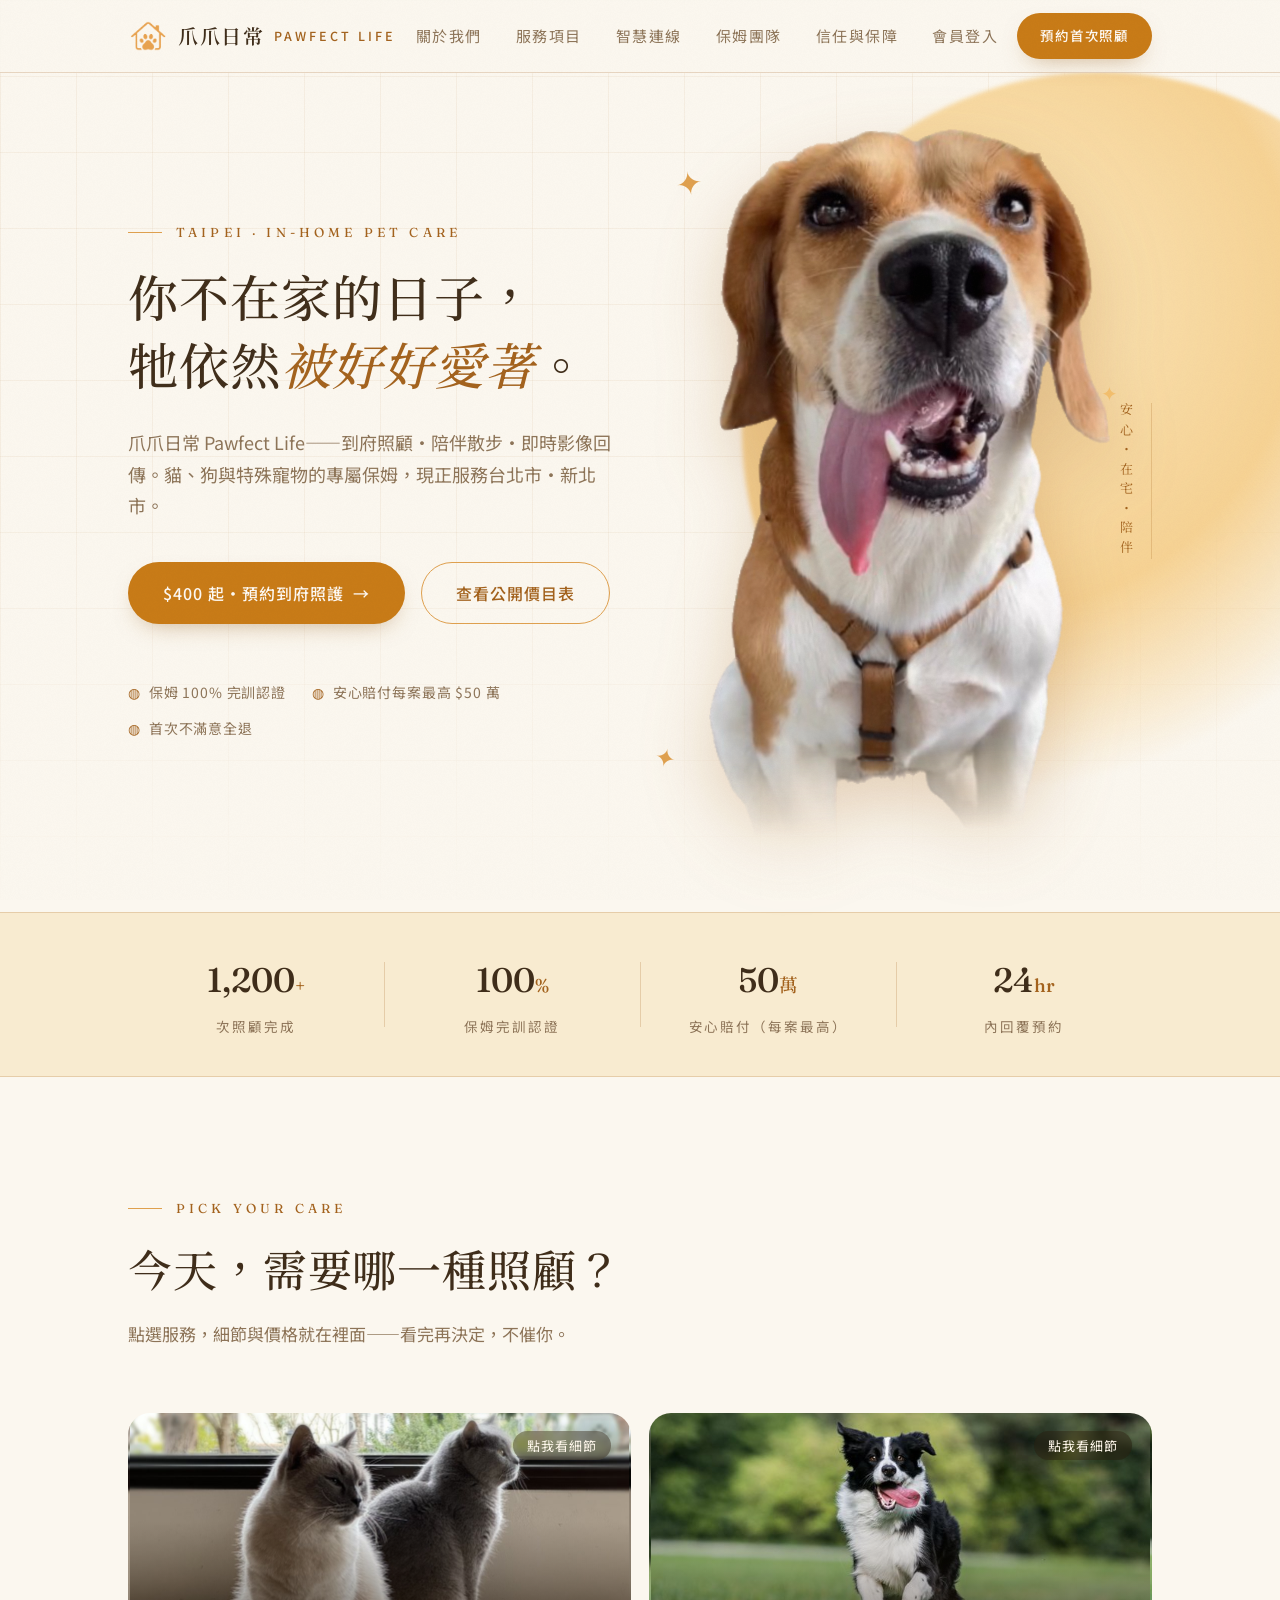
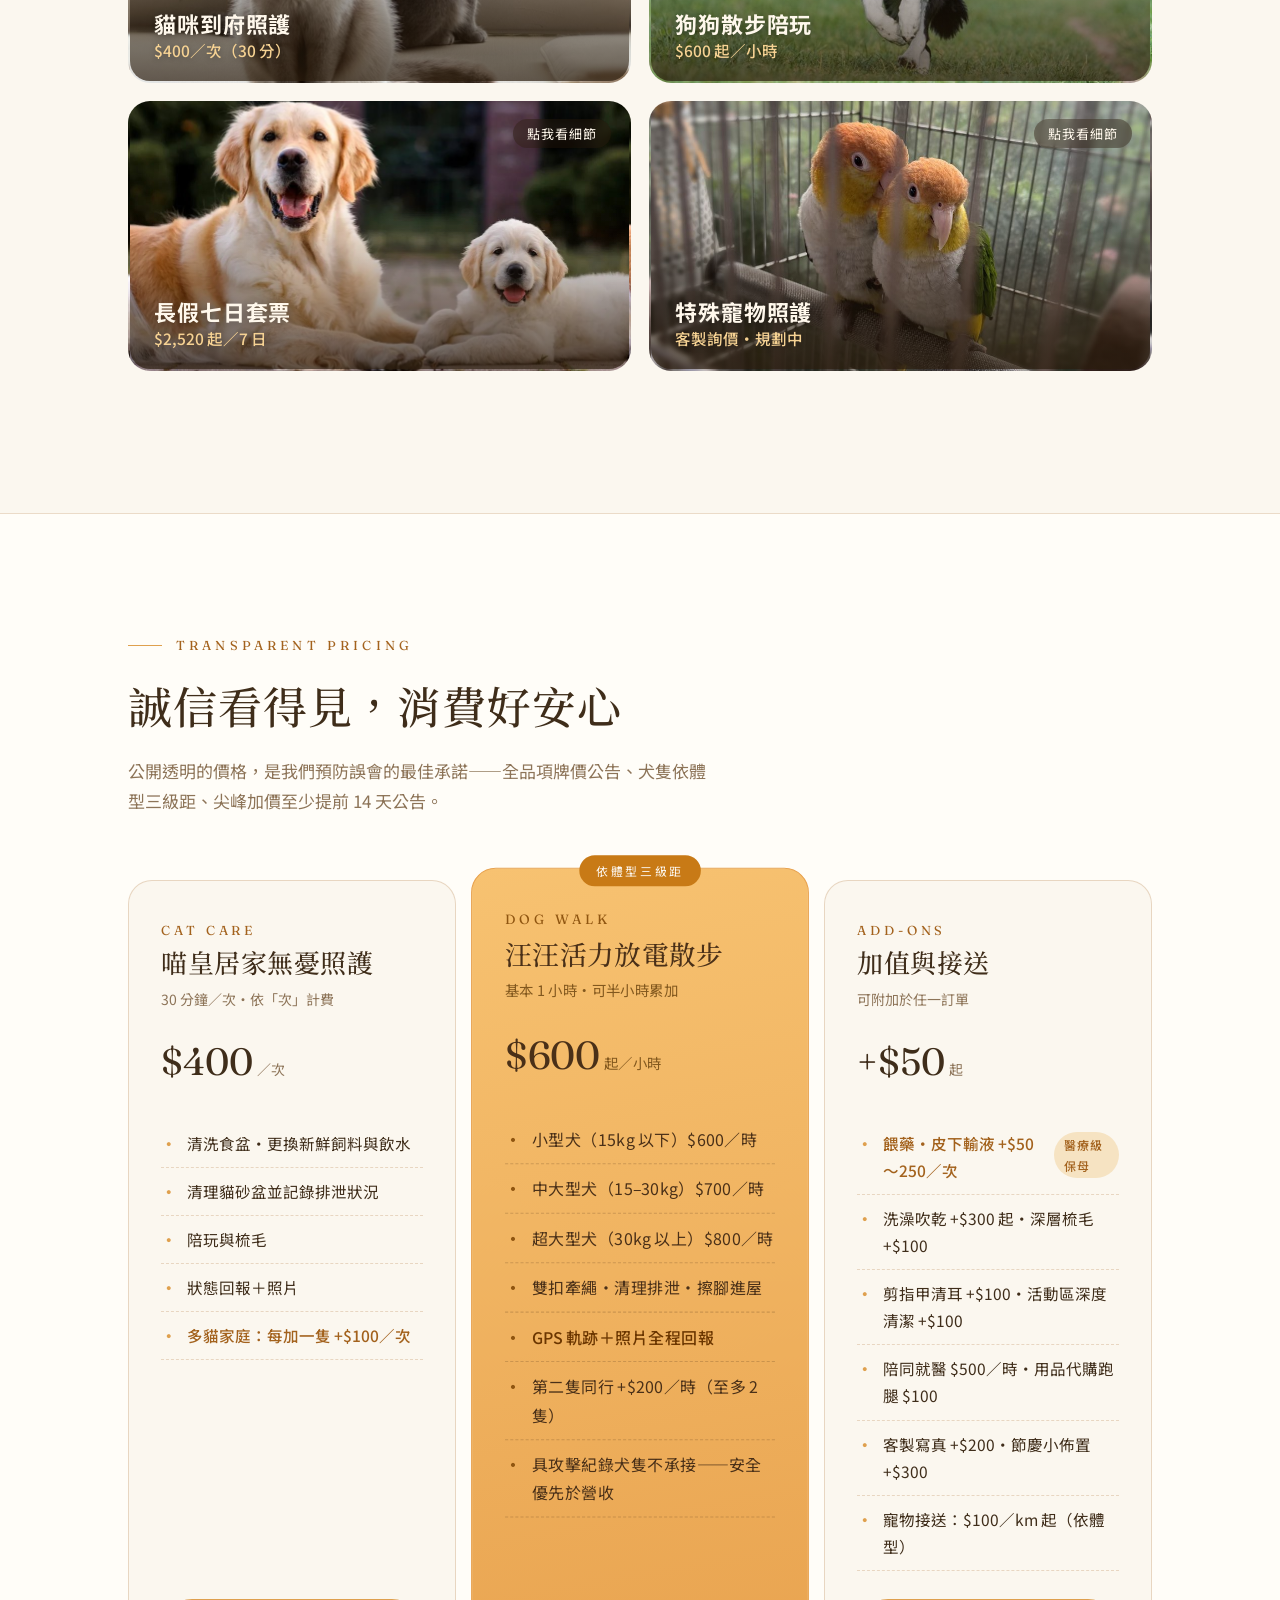
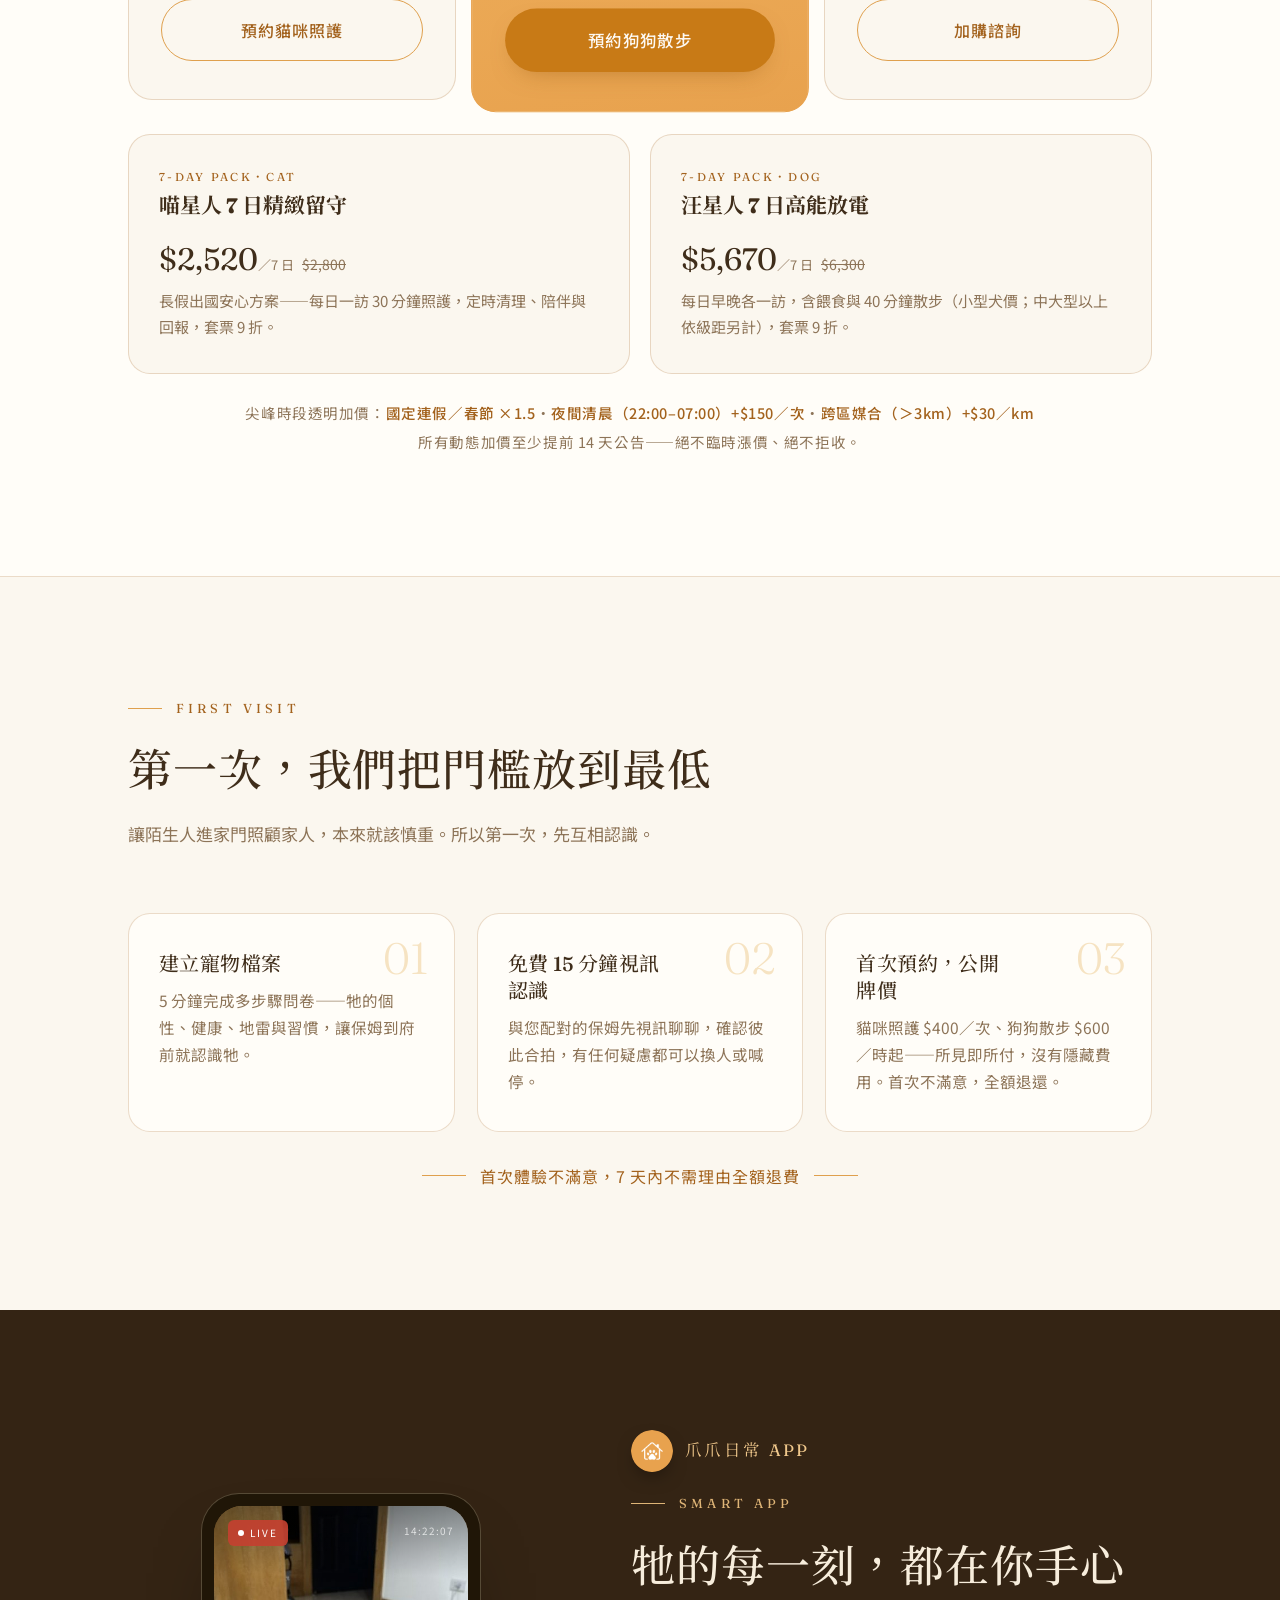
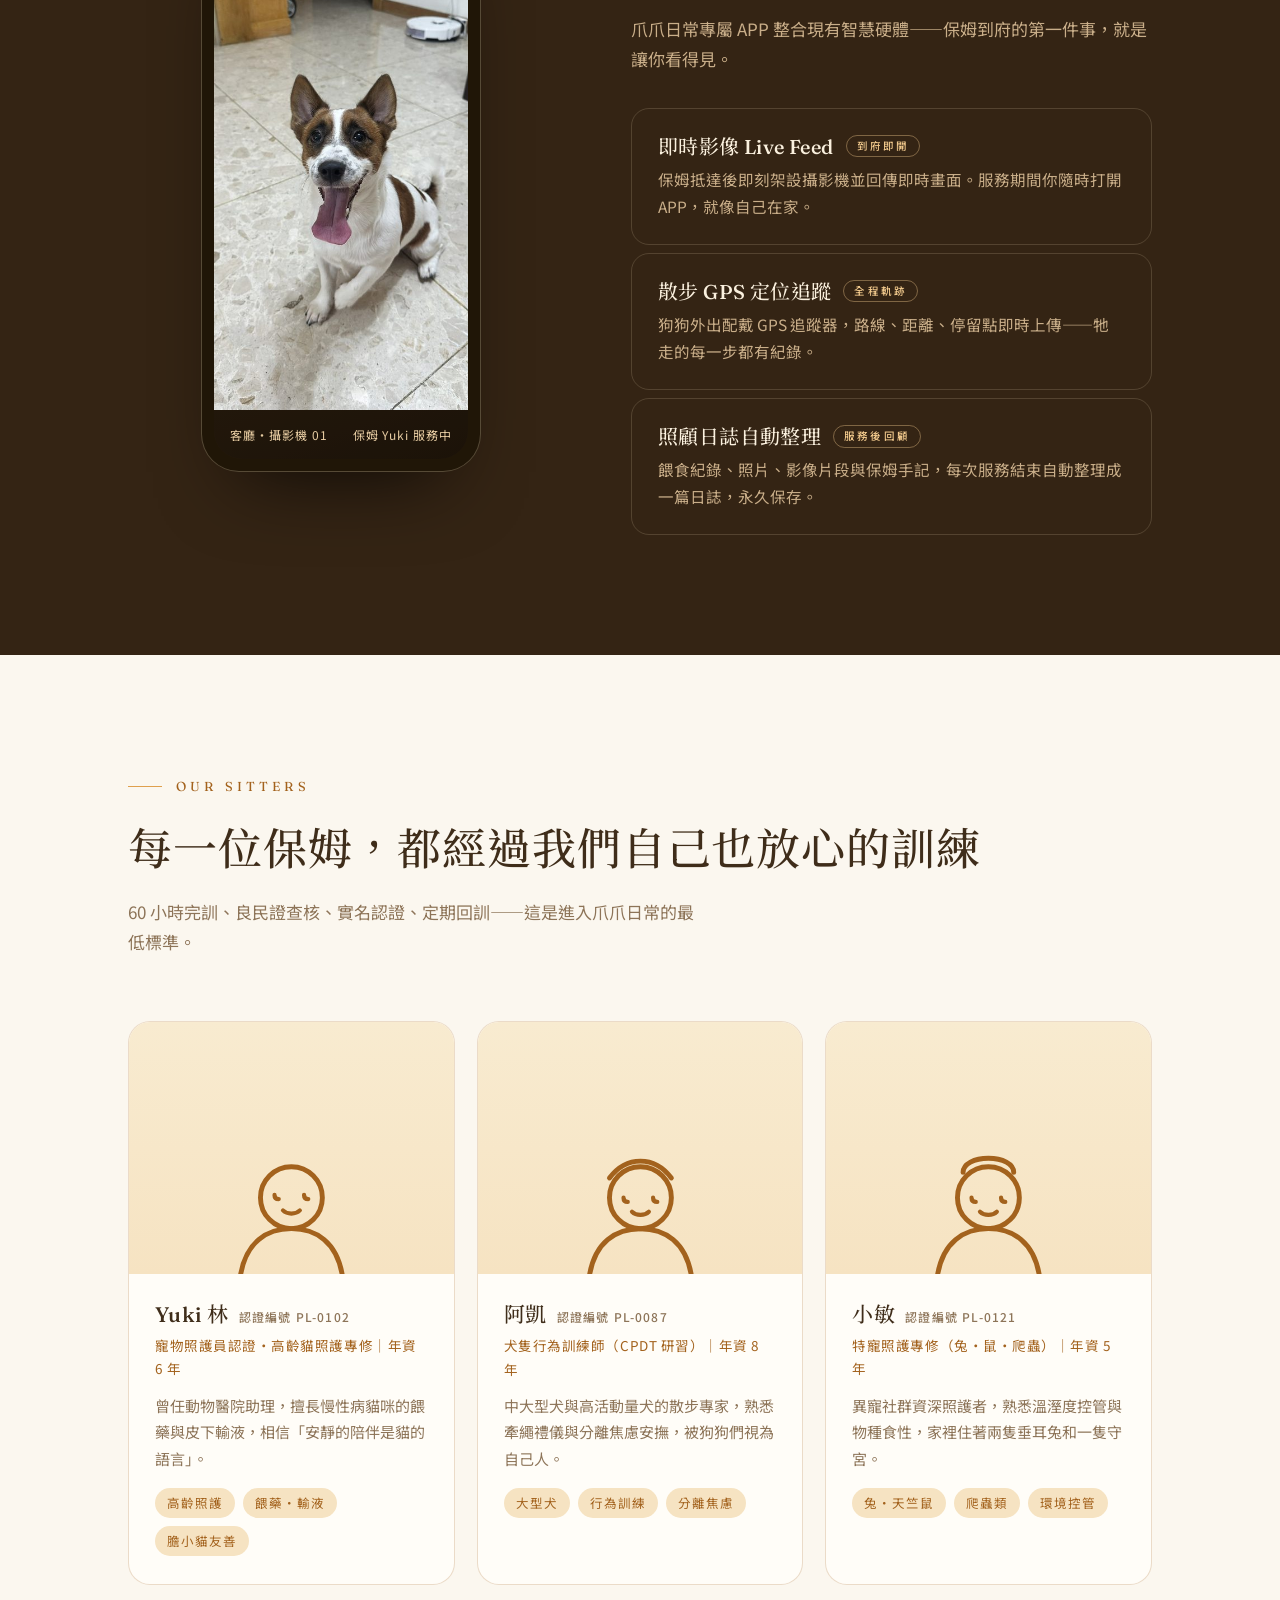
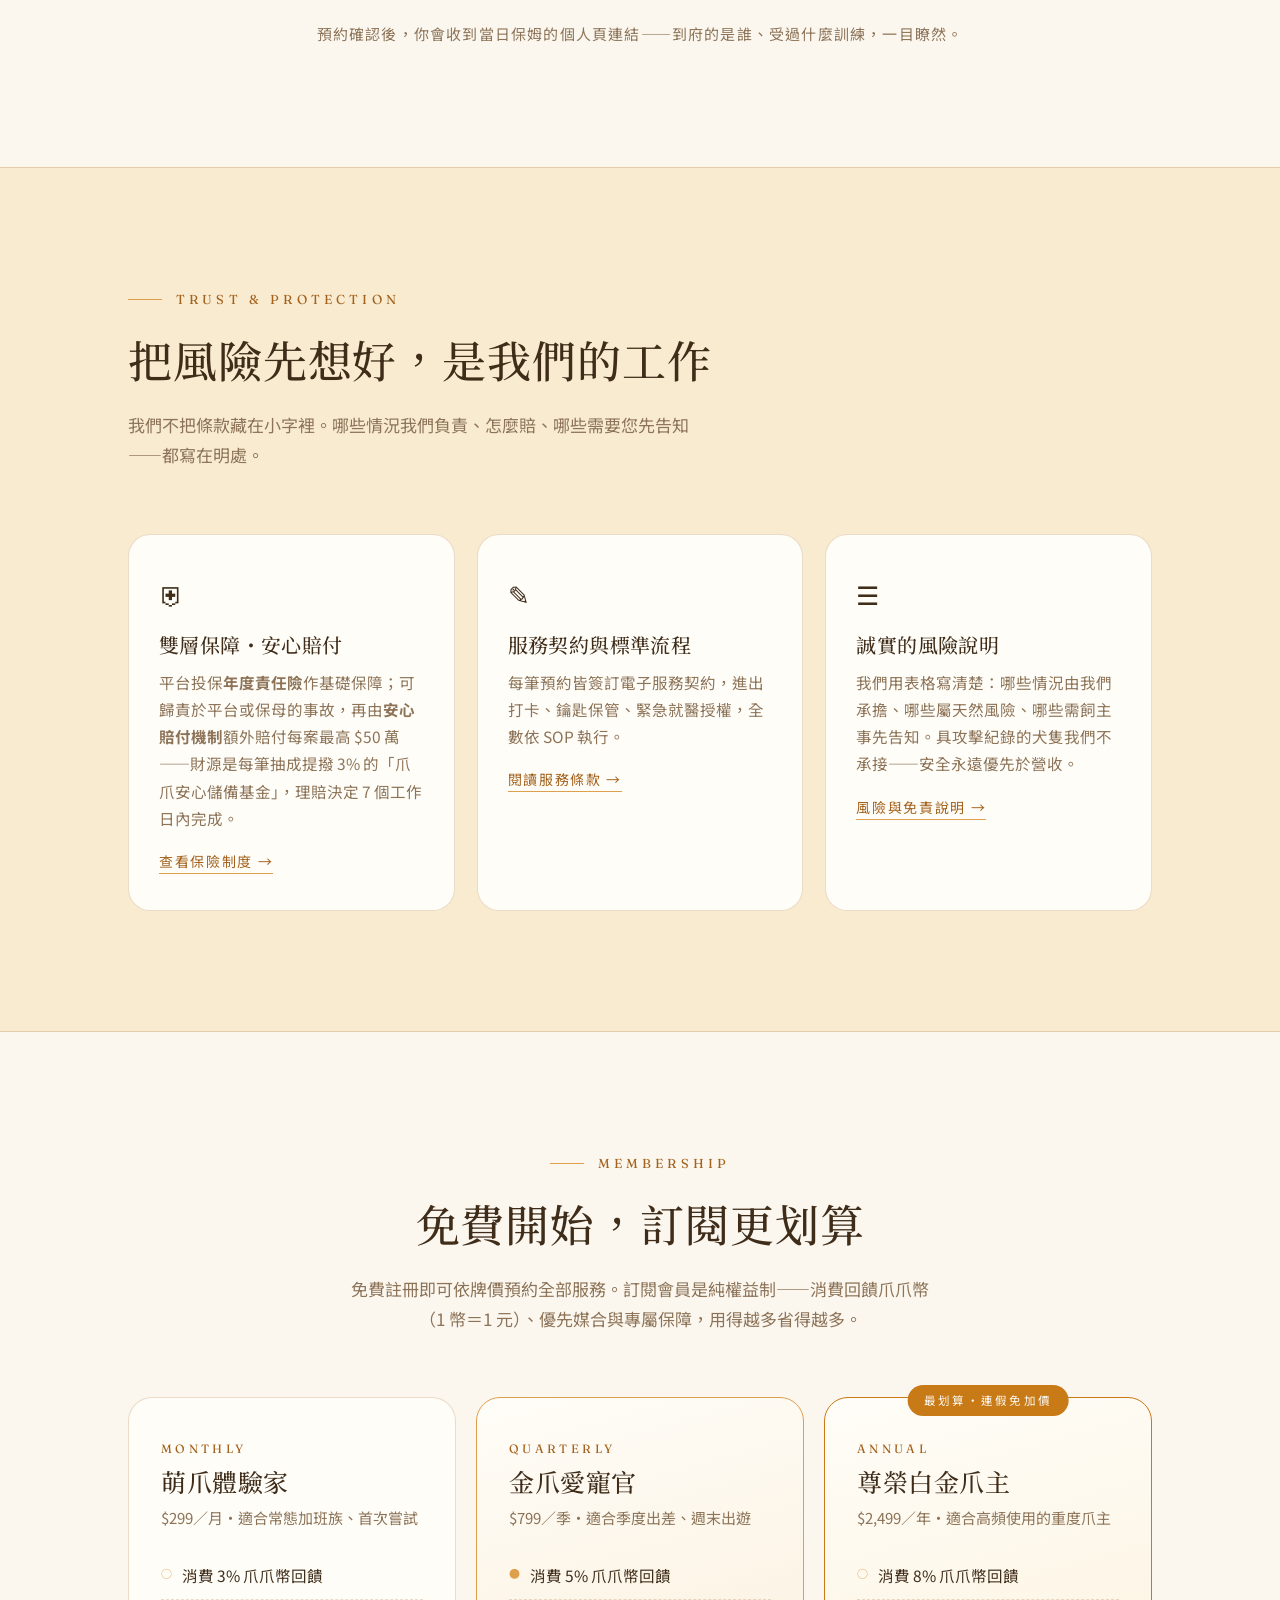
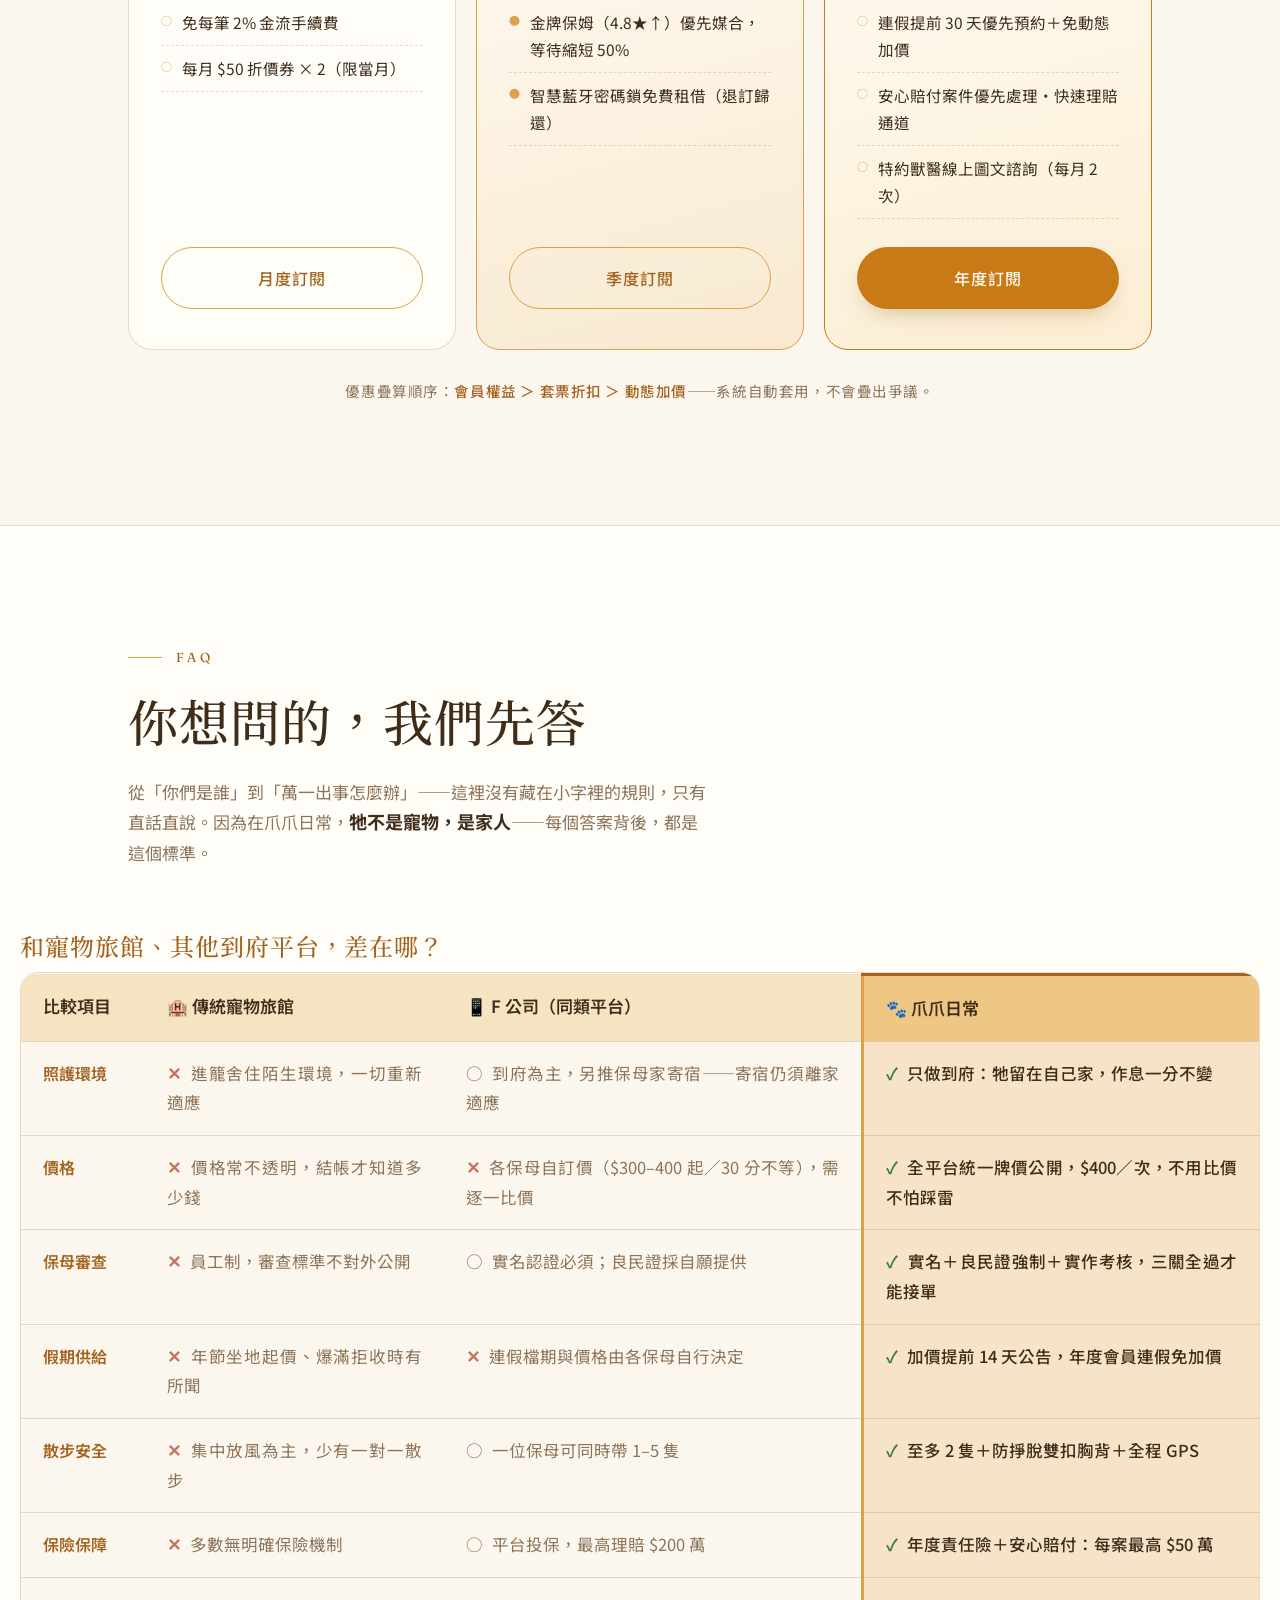
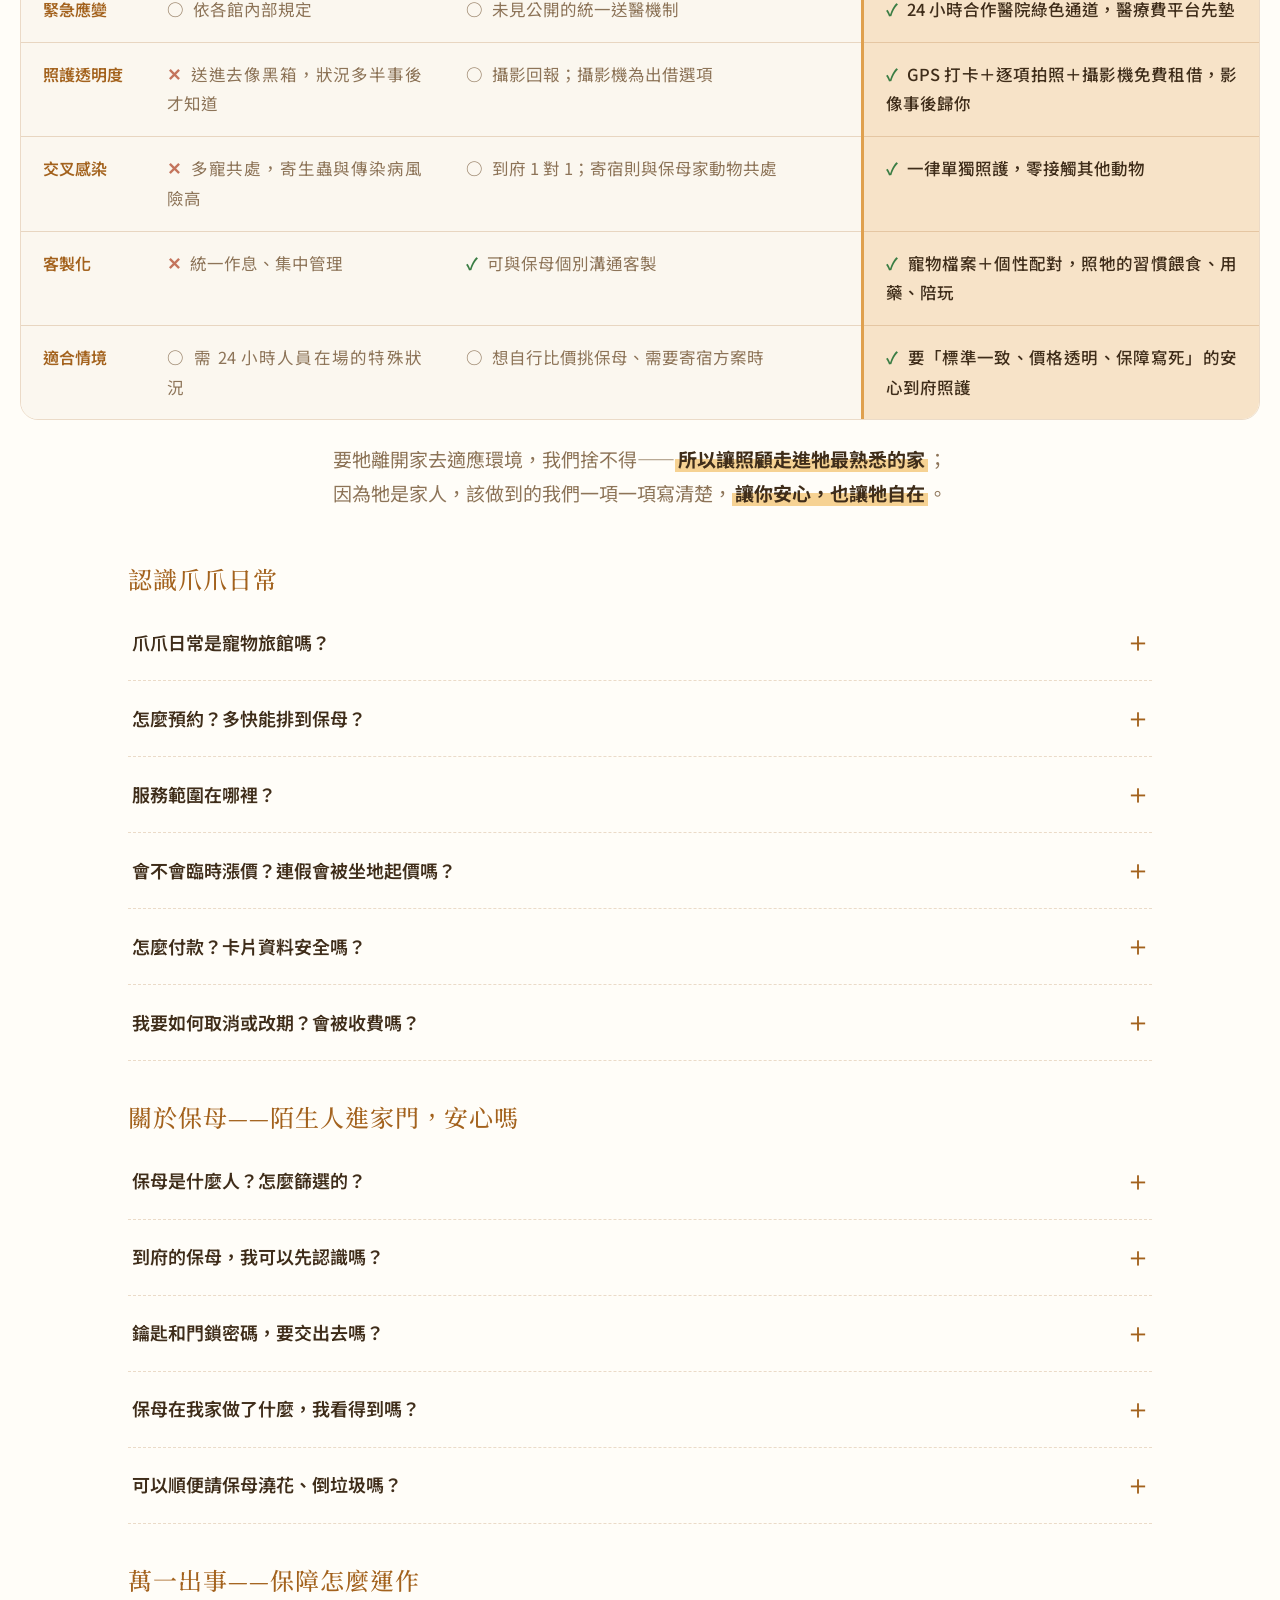
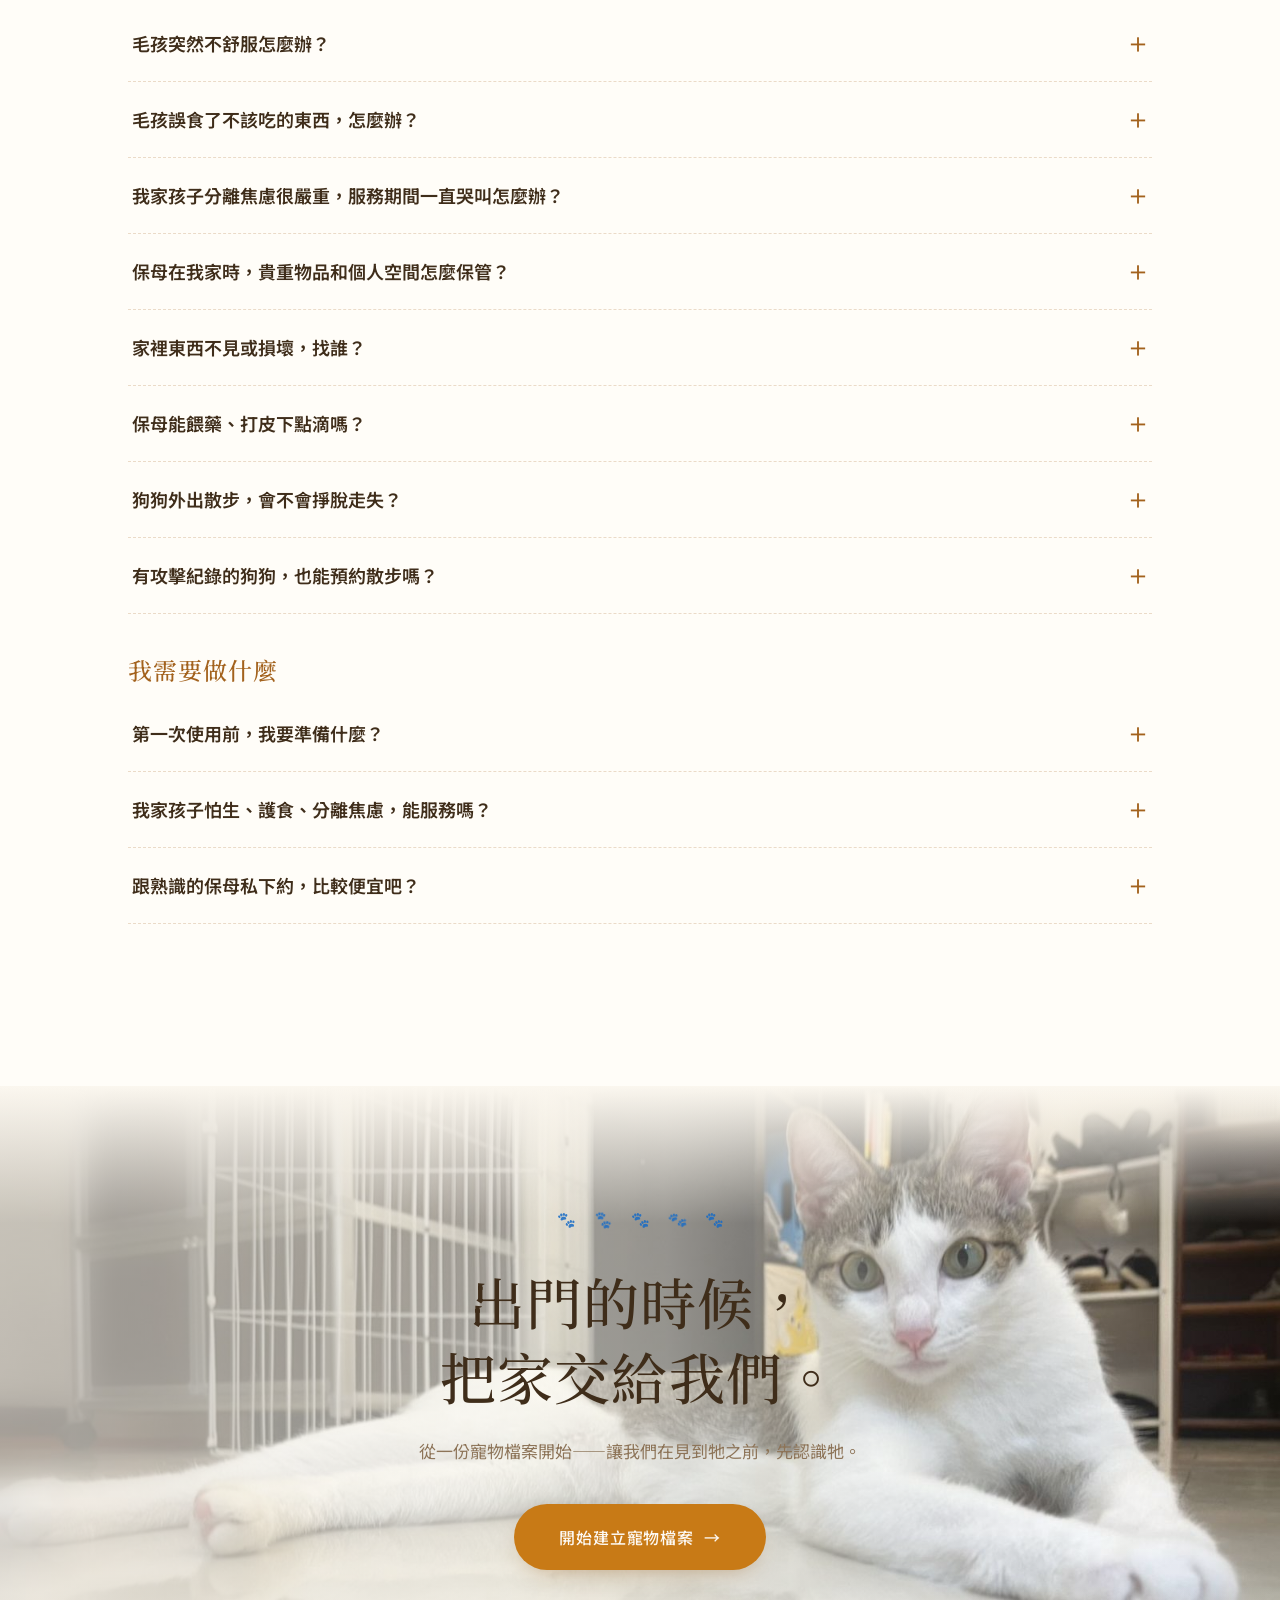
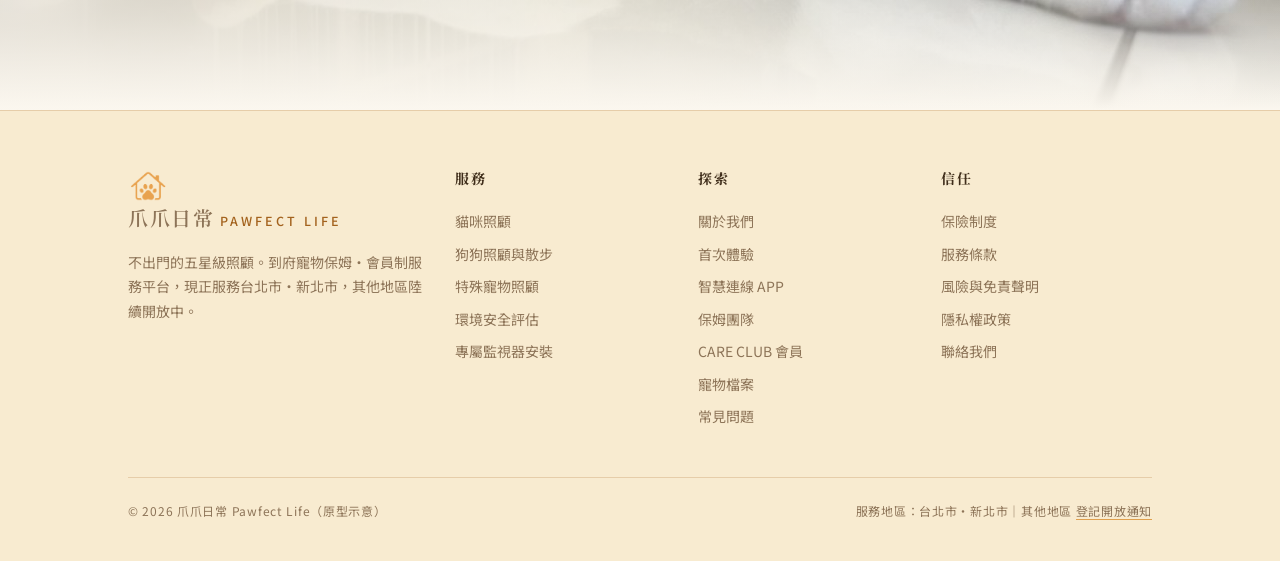
==== commit 7a5ae5f3: "會員卡按鈕齊底對齊：三卡訂閱按鈕落在同一水平線 Co-Authored-By: Claude Fable 5 <noreply@anthropic.com>" ====
--- a/index.html
+++ b/index.html
@@ -356,14 +356,15 @@
 
 /* ---------- membership ---------- */
 .mem-grid{display:grid;grid-template-columns:repeat(3,1fr);gap:20px;margin:0 auto}
-.mem{border:1px solid var(--hairline);border-radius:24px;padding:40px 32px;background:var(--paper-card);position:relative}
+.mem{border:1px solid var(--hairline);border-radius:24px;padding:40px 32px;background:var(--paper-card);position:relative;display:flex;flex-direction:column}
 .mem.club{background:linear-gradient(165deg,#FFFDF8 0%,#F8E9CF 100%);border-color:var(--wood)}
 .mem.annual{background:linear-gradient(165deg,#FFFDF8 0%,#FBEED3 100%);border-color:var(--clay)}
 .mem .best{position:absolute;top:-13px;left:50%;transform:translateX(-50%);background:var(--clay);color:#FDF9F3;font-size:11.5px;letter-spacing:.2em;padding:5px 16px;border-radius:999px;white-space:nowrap}
 .mem .kind{font-size:12px;letter-spacing:.28em;color:var(--wood-deep);font-family:var(--serif);margin-bottom:8px}
 .mem h3{font-size:25px;margin-bottom:4px}
 .mem .fee{font-size:15px;color:var(--ink-soft);margin-bottom:22px}
-.mem ul{list-style:none;margin-bottom:28px}
+.mem ul{list-style:none;margin-bottom:28px;flex:1}
+.mem .btn{margin-top:auto}
 .mem li{padding:9px 0;font-size:15.5px;display:flex;gap:10px;border-bottom:1px dashed var(--hairline)}
 .mem li::before{content:"○";color:var(--wood);font-size:11px;line-height:2.1}
 .mem.club li::before{content:"●"}
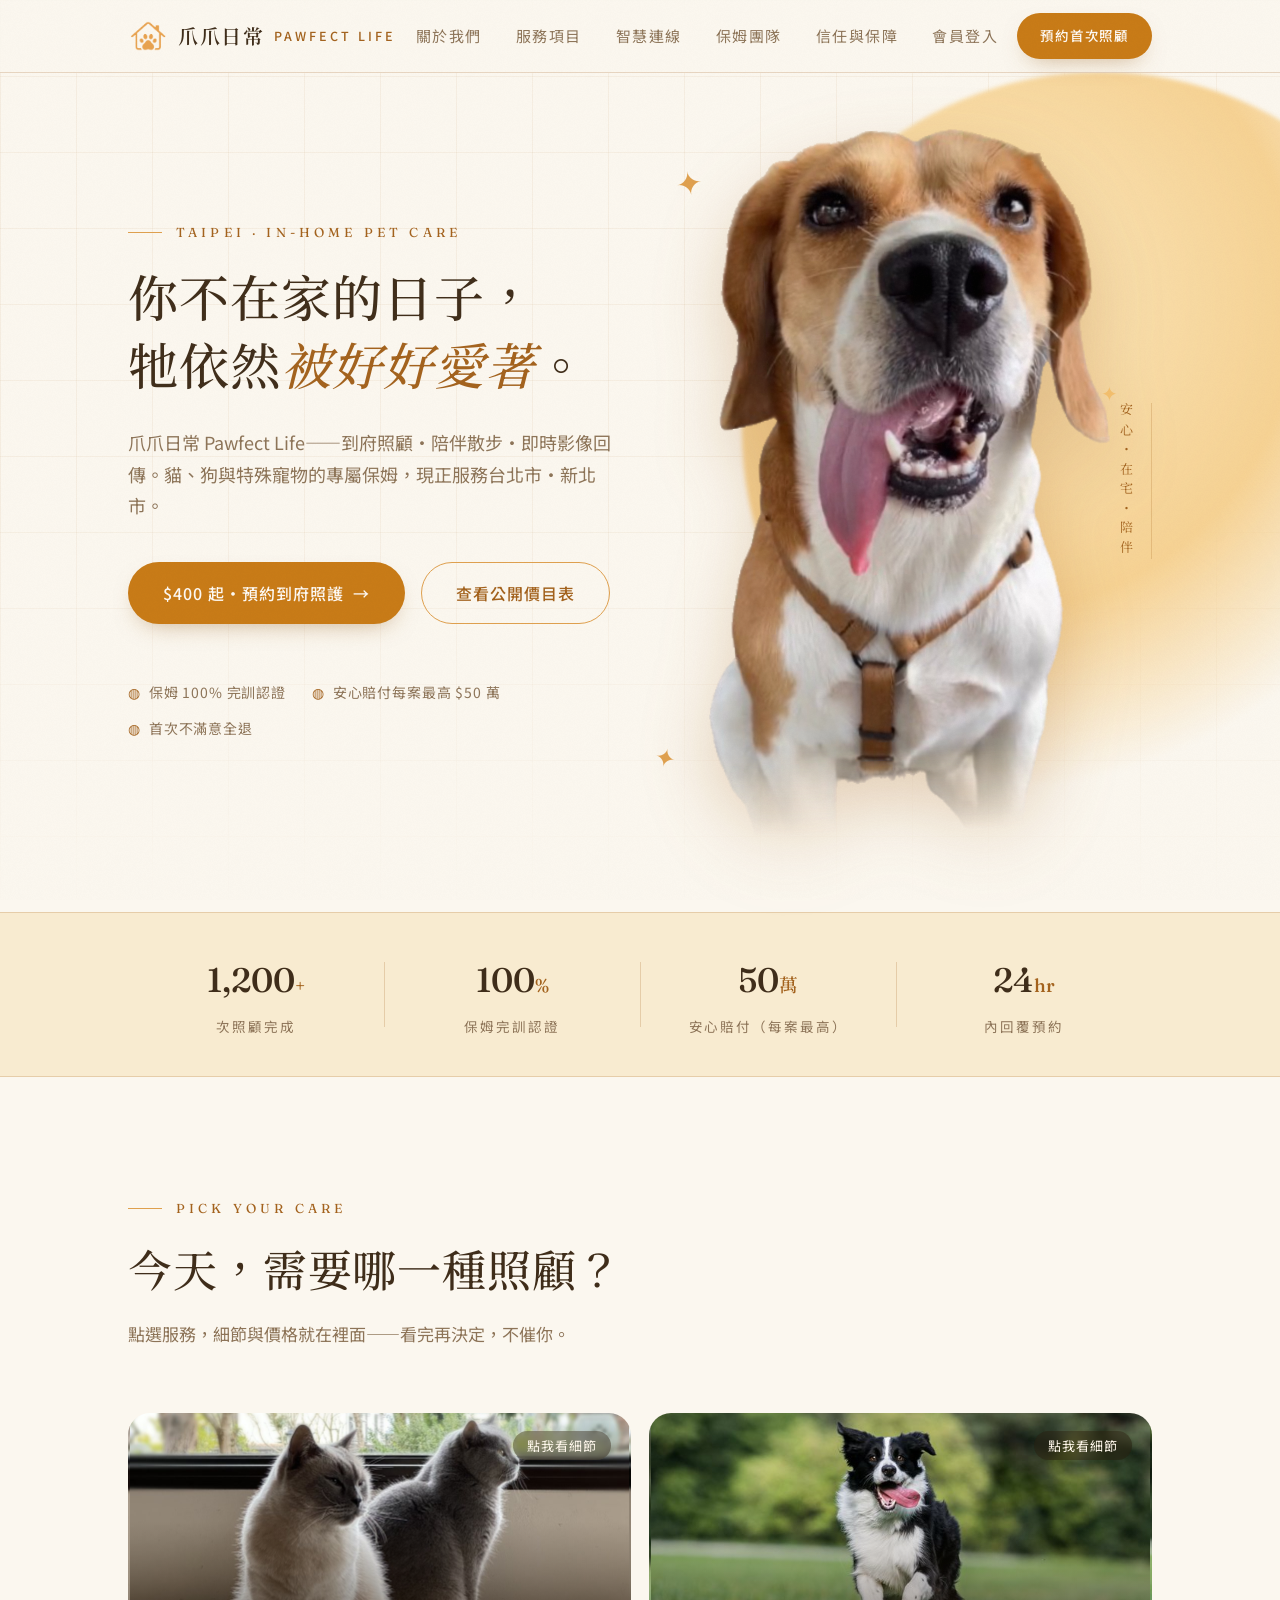
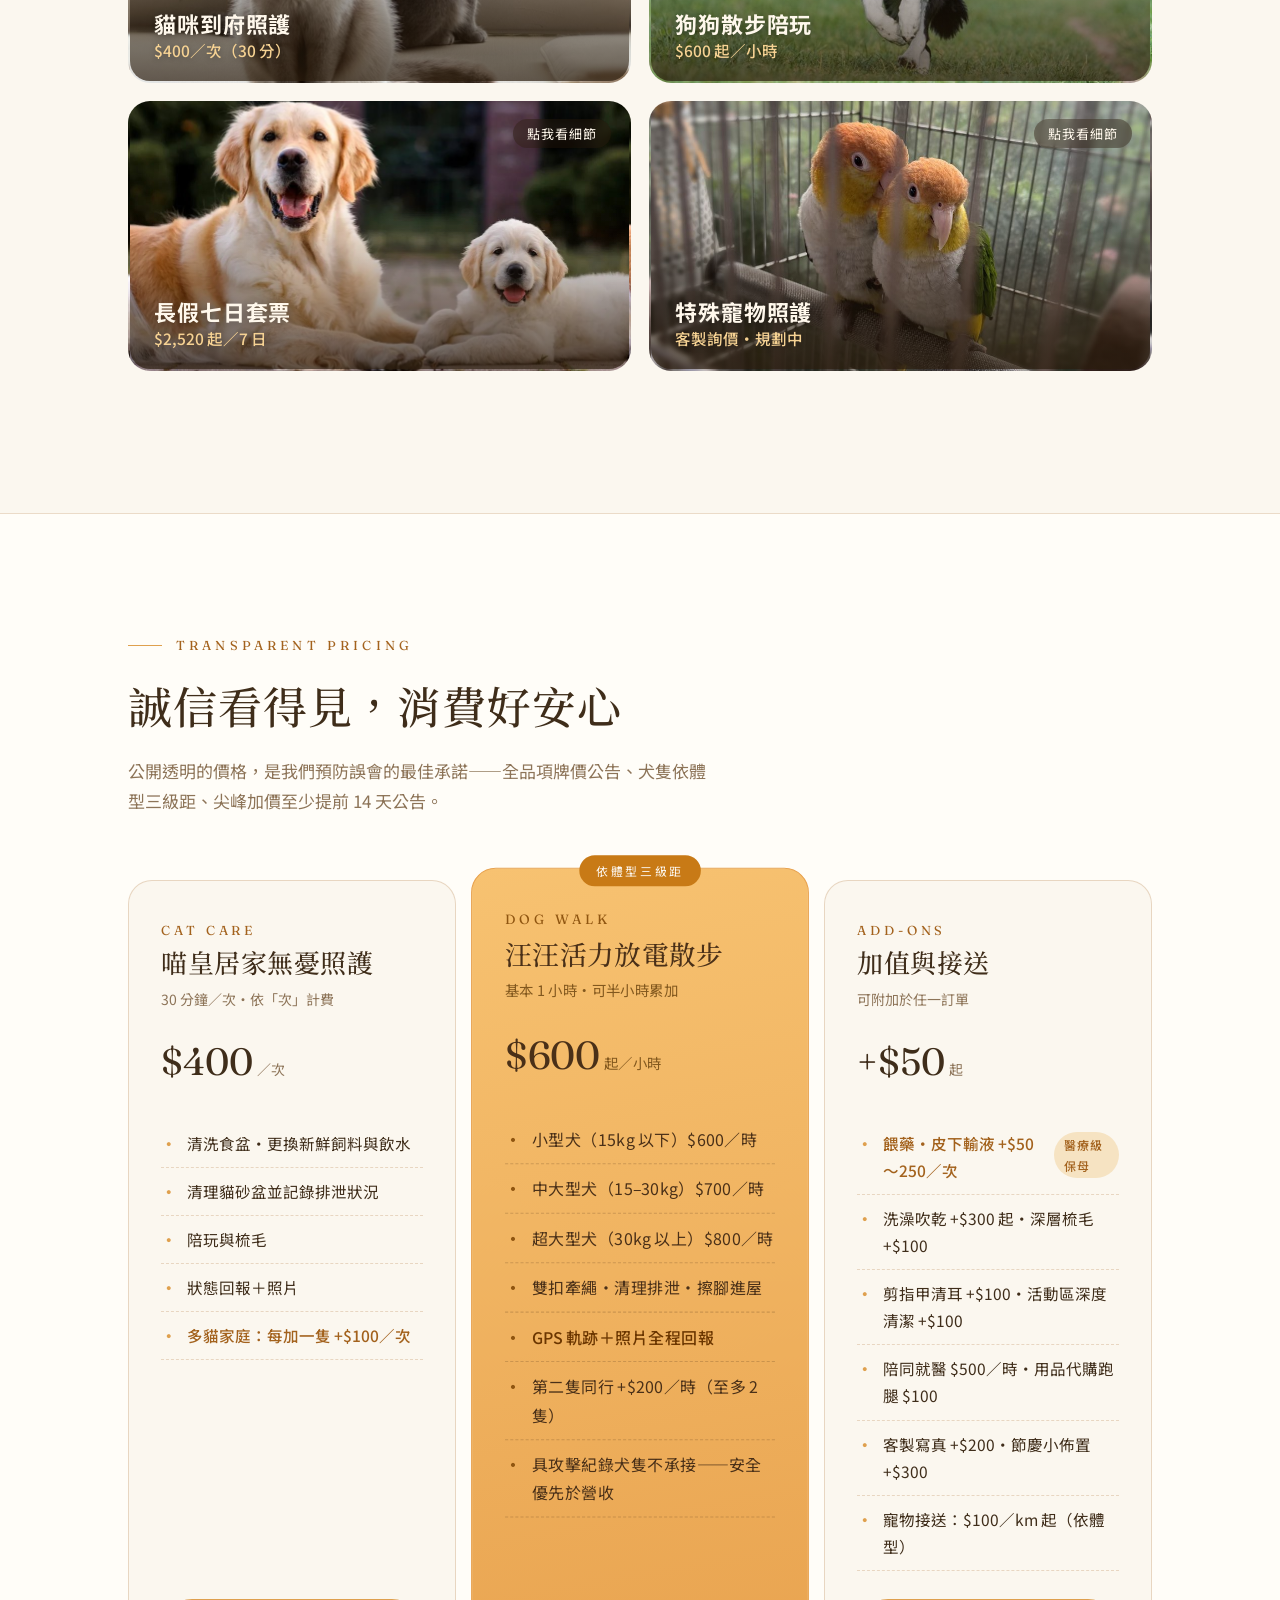
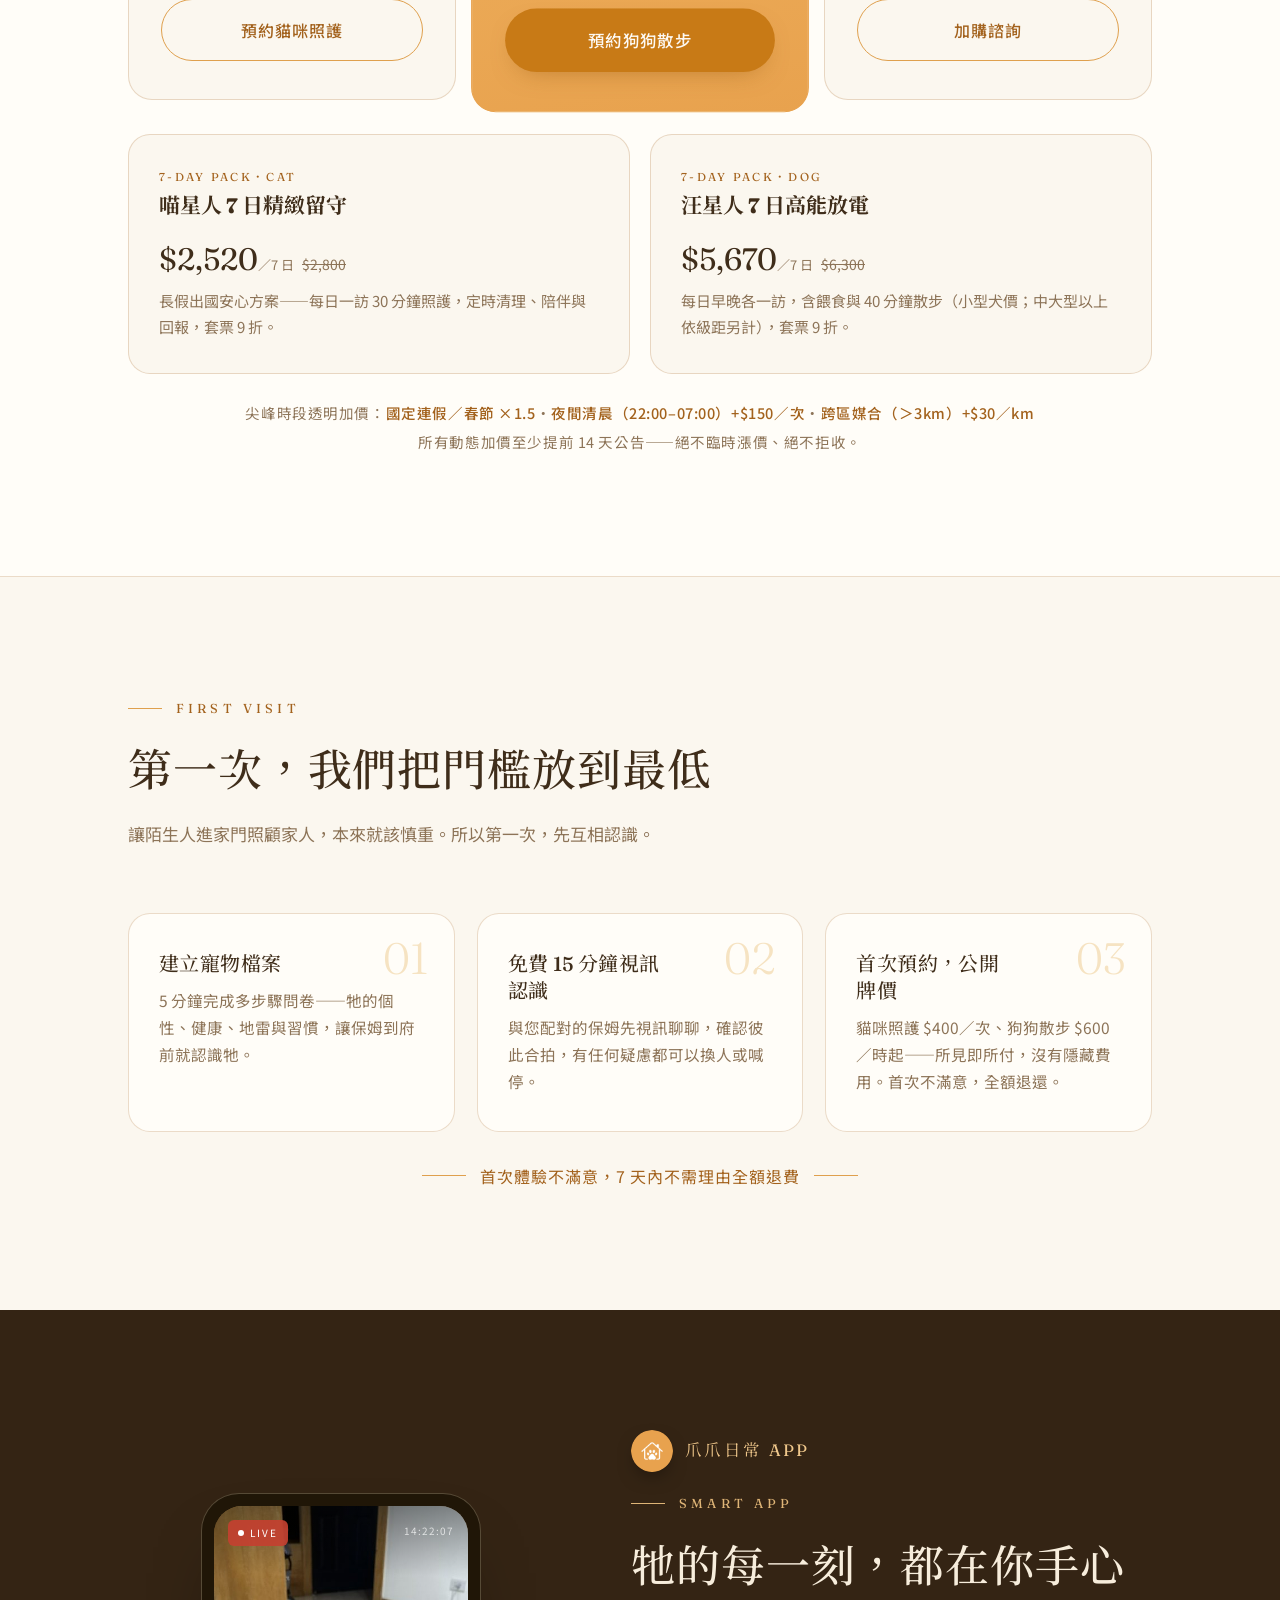
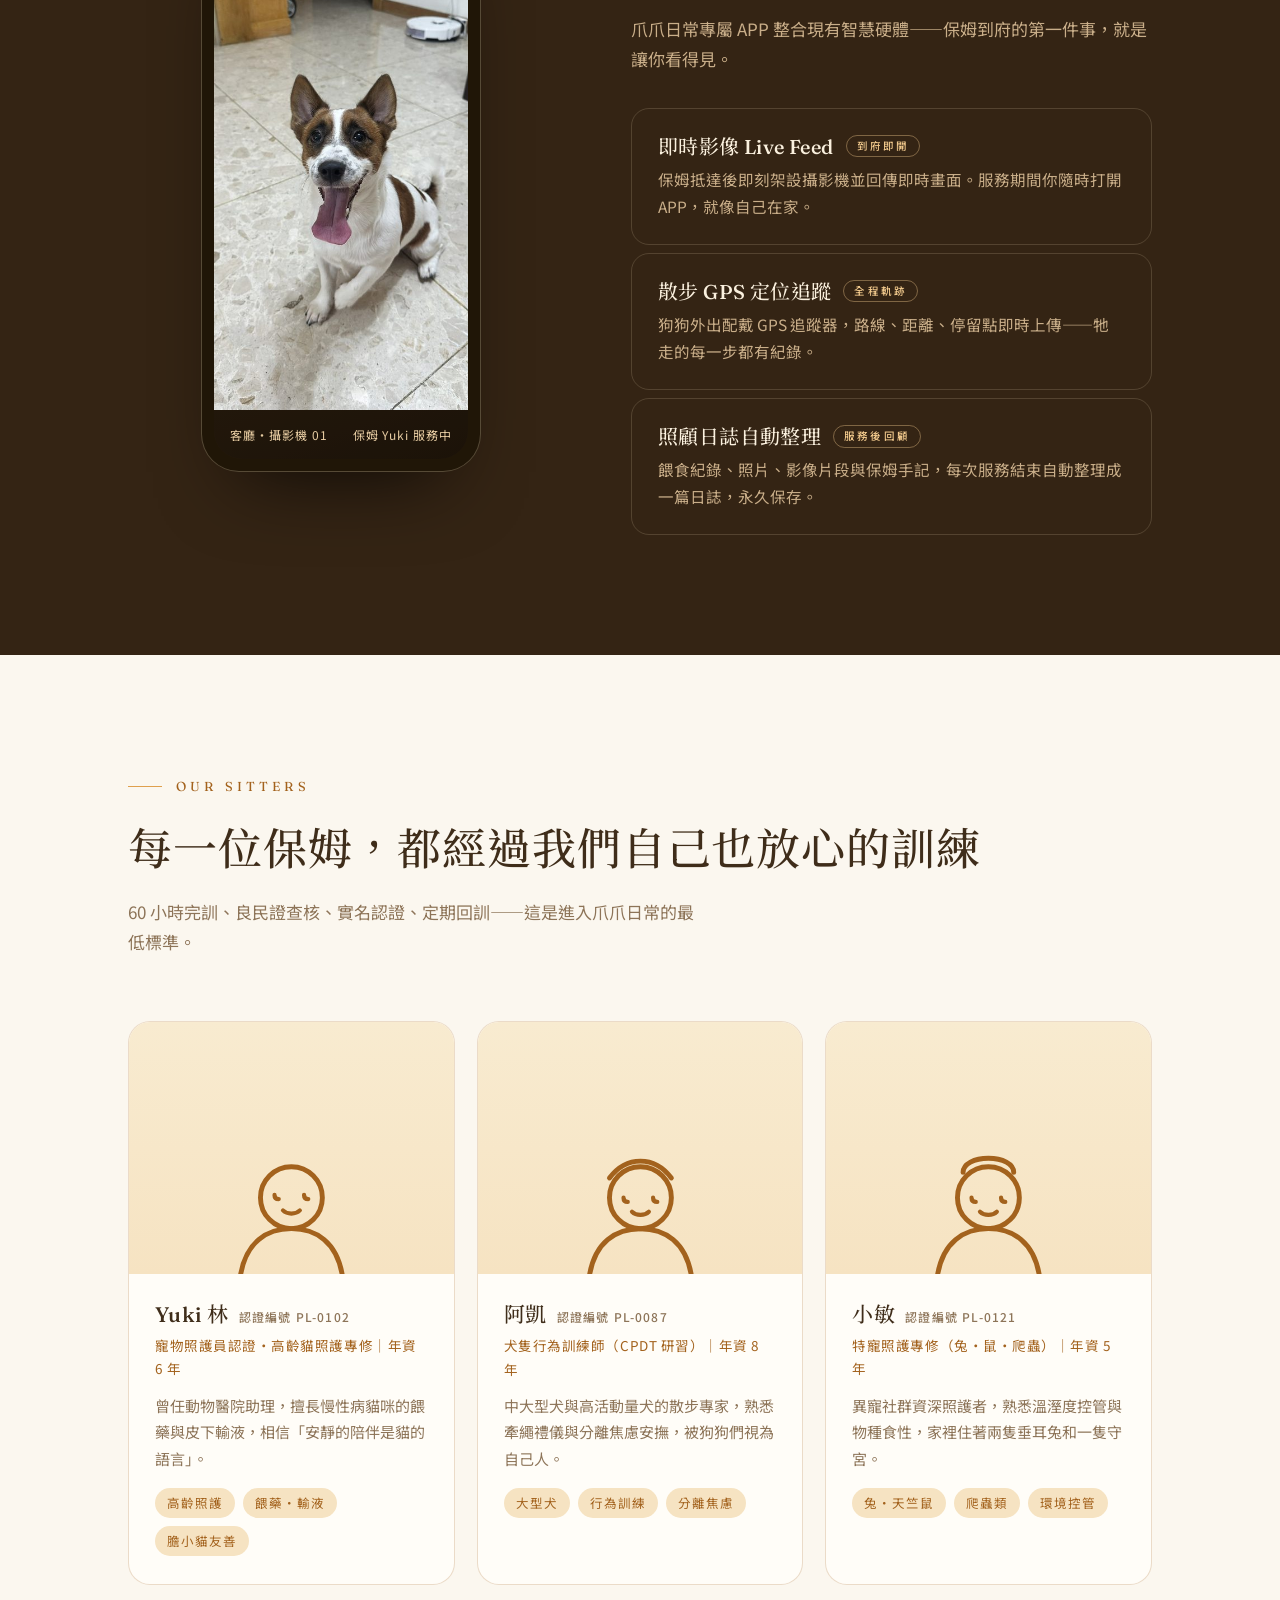
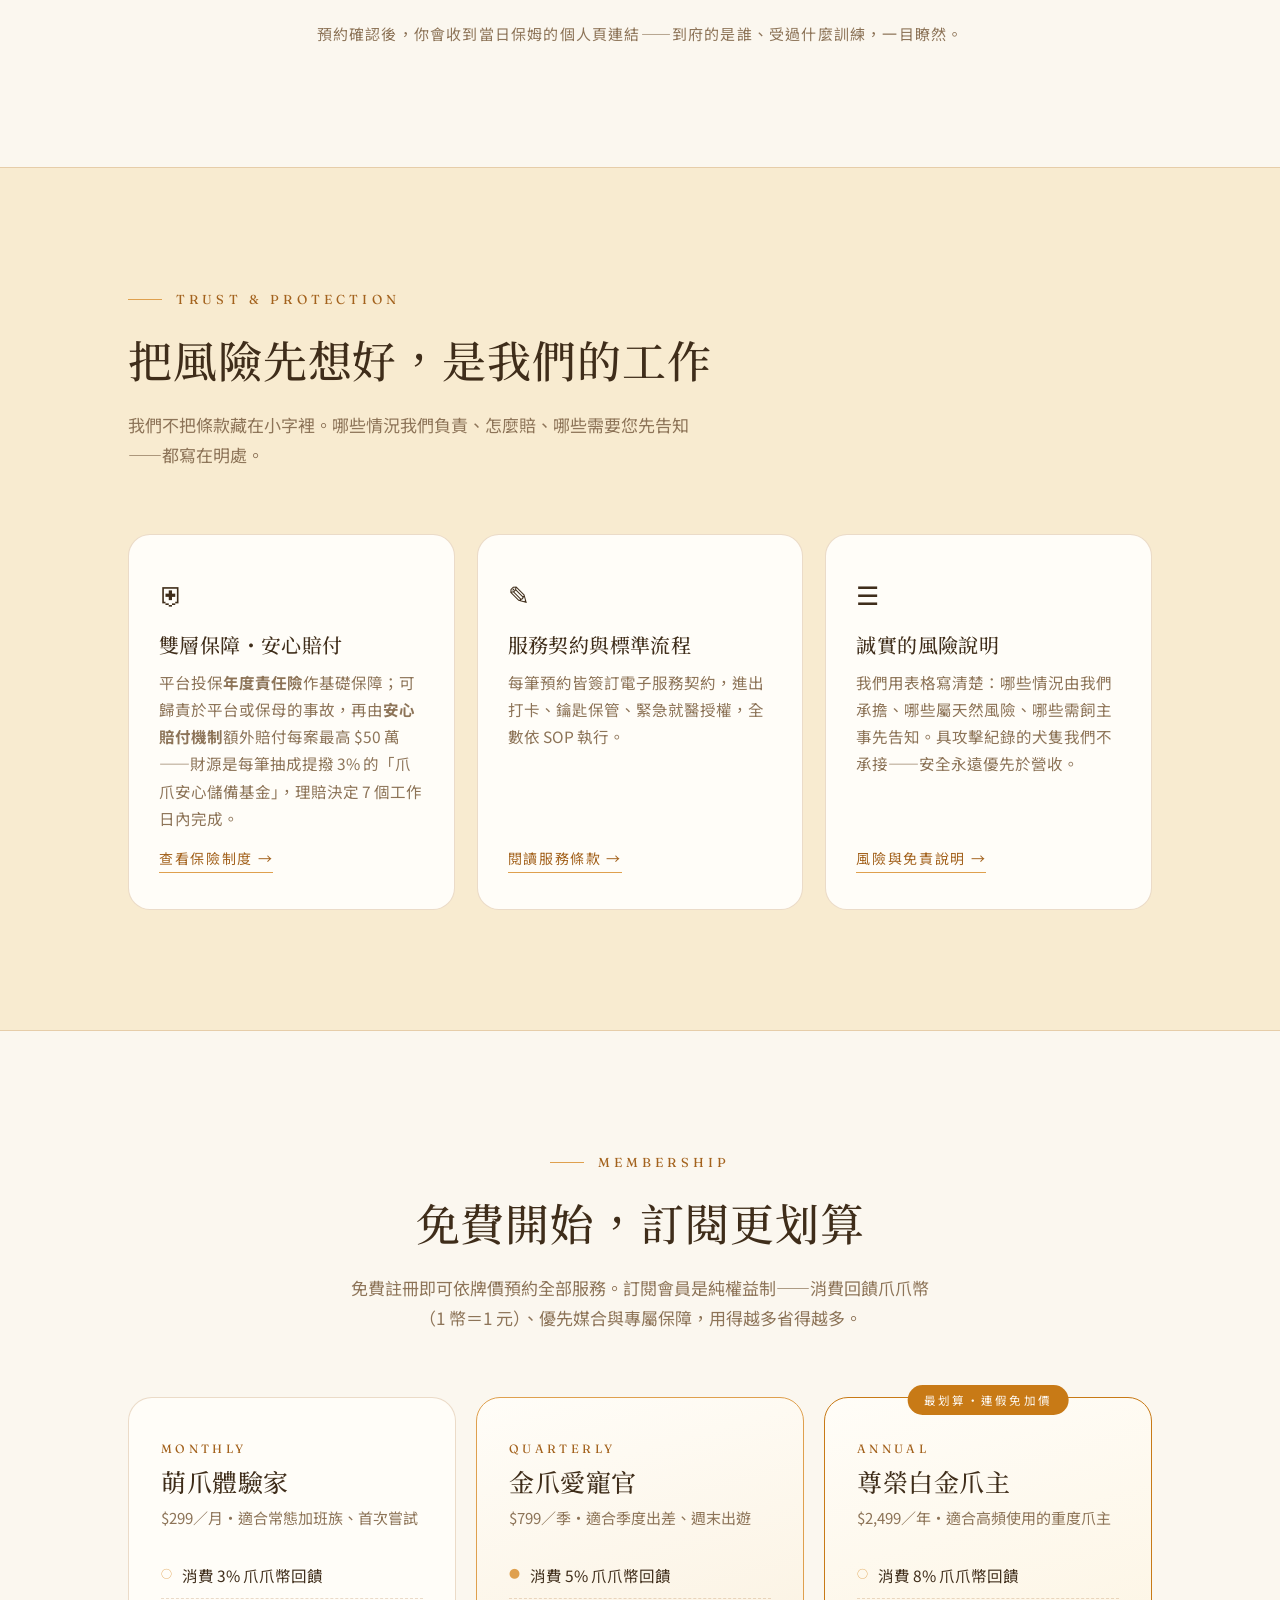
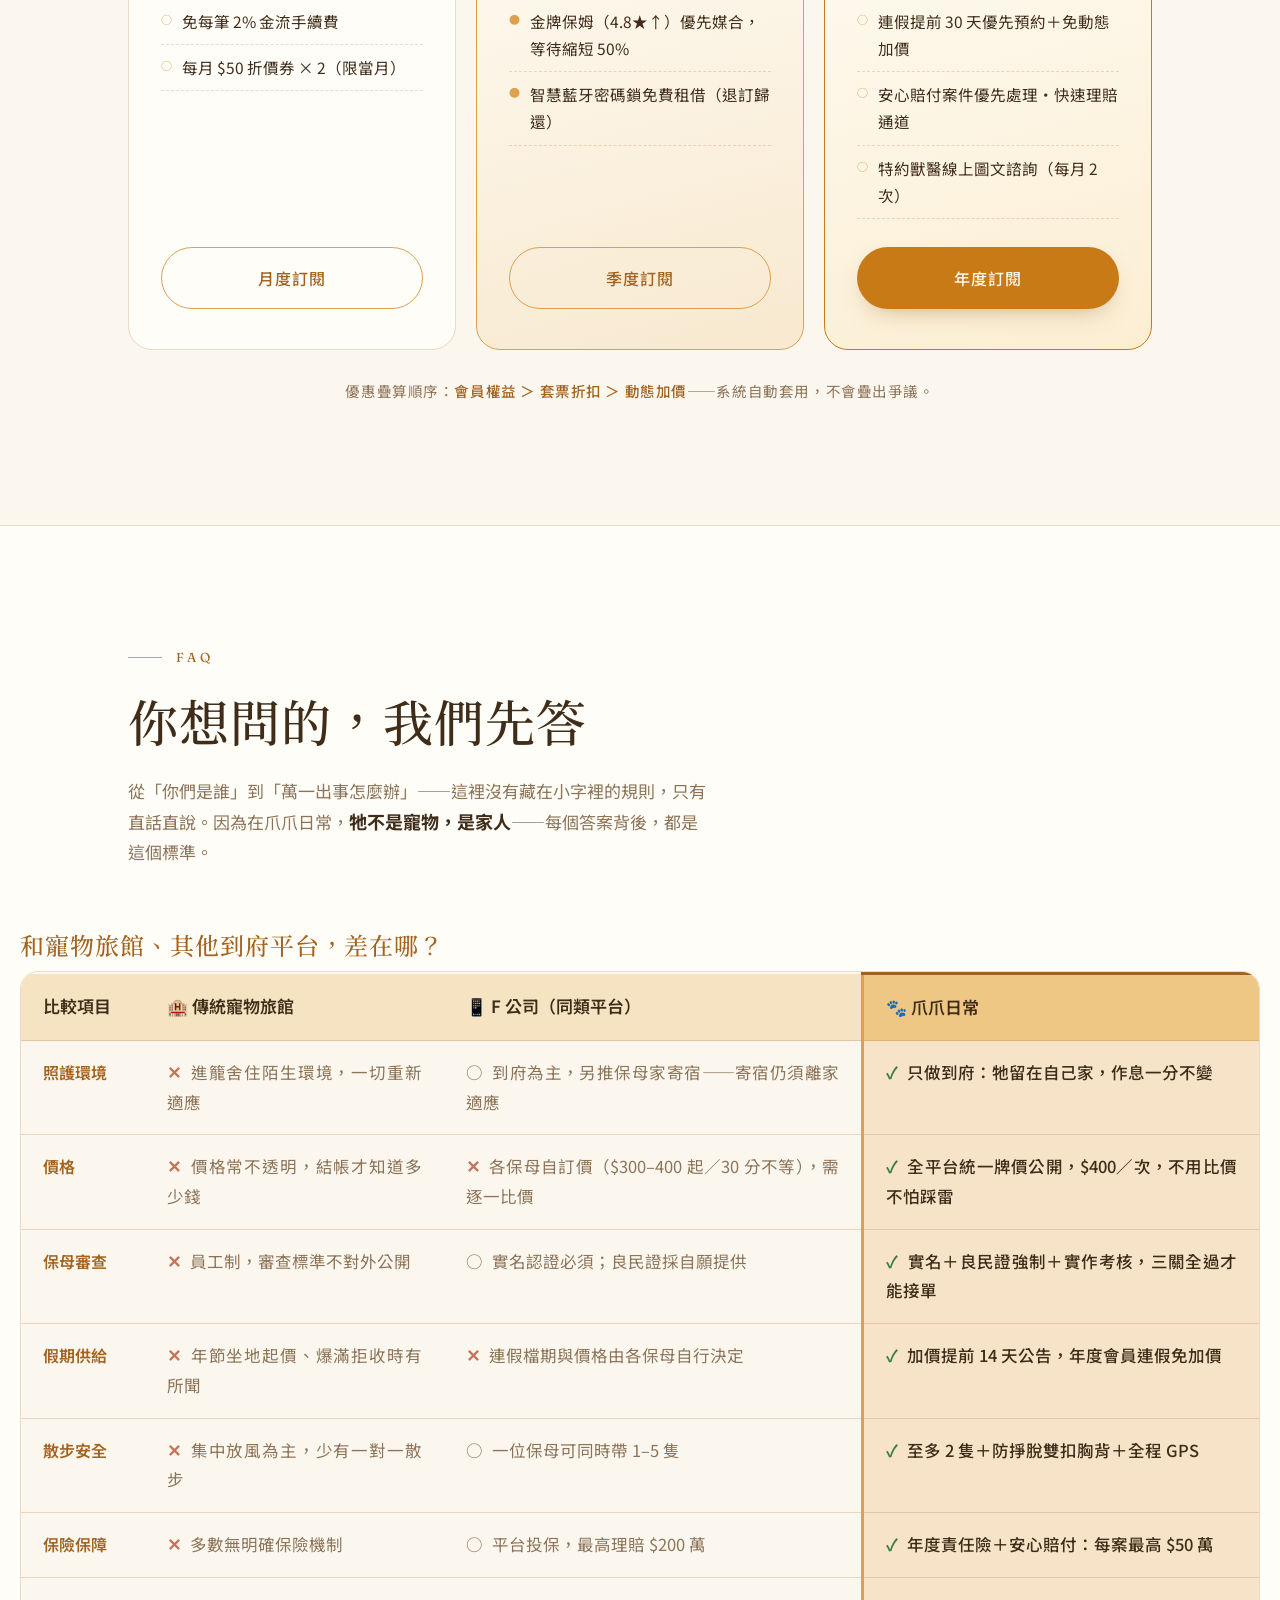
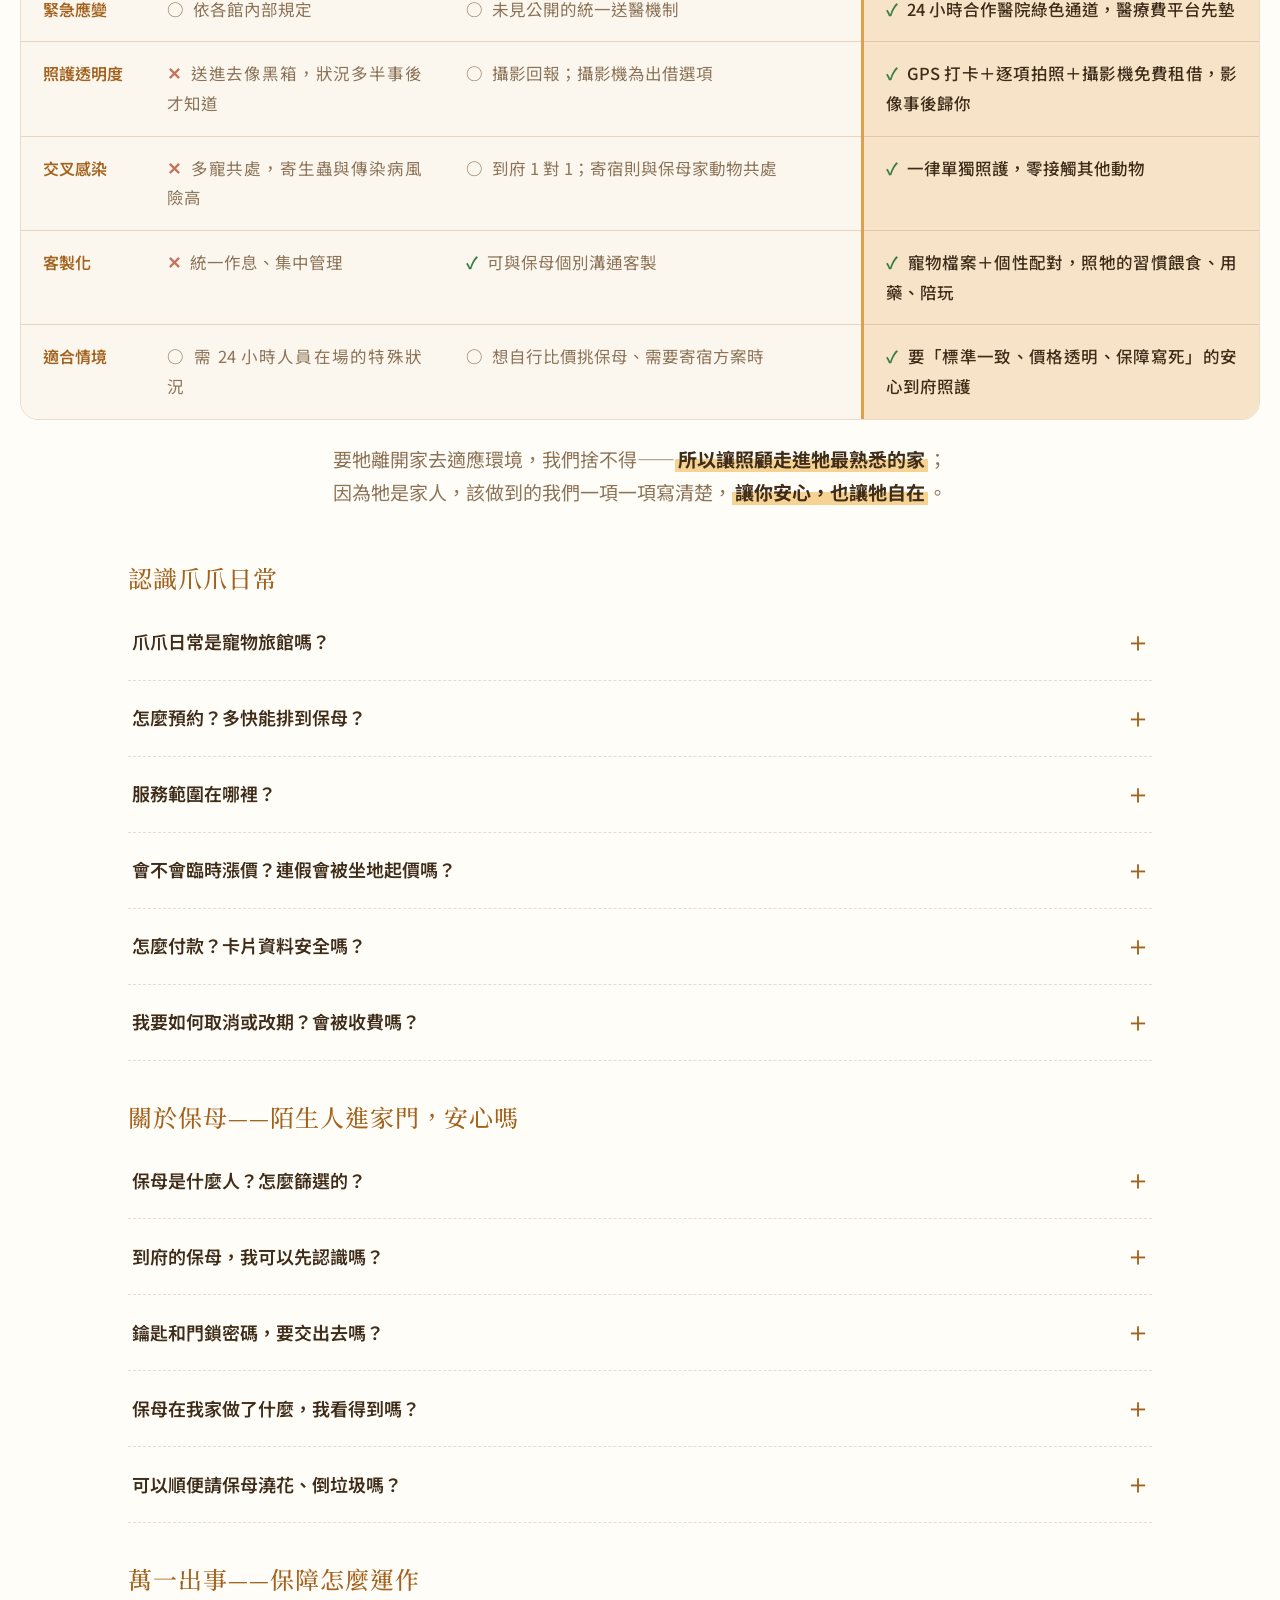
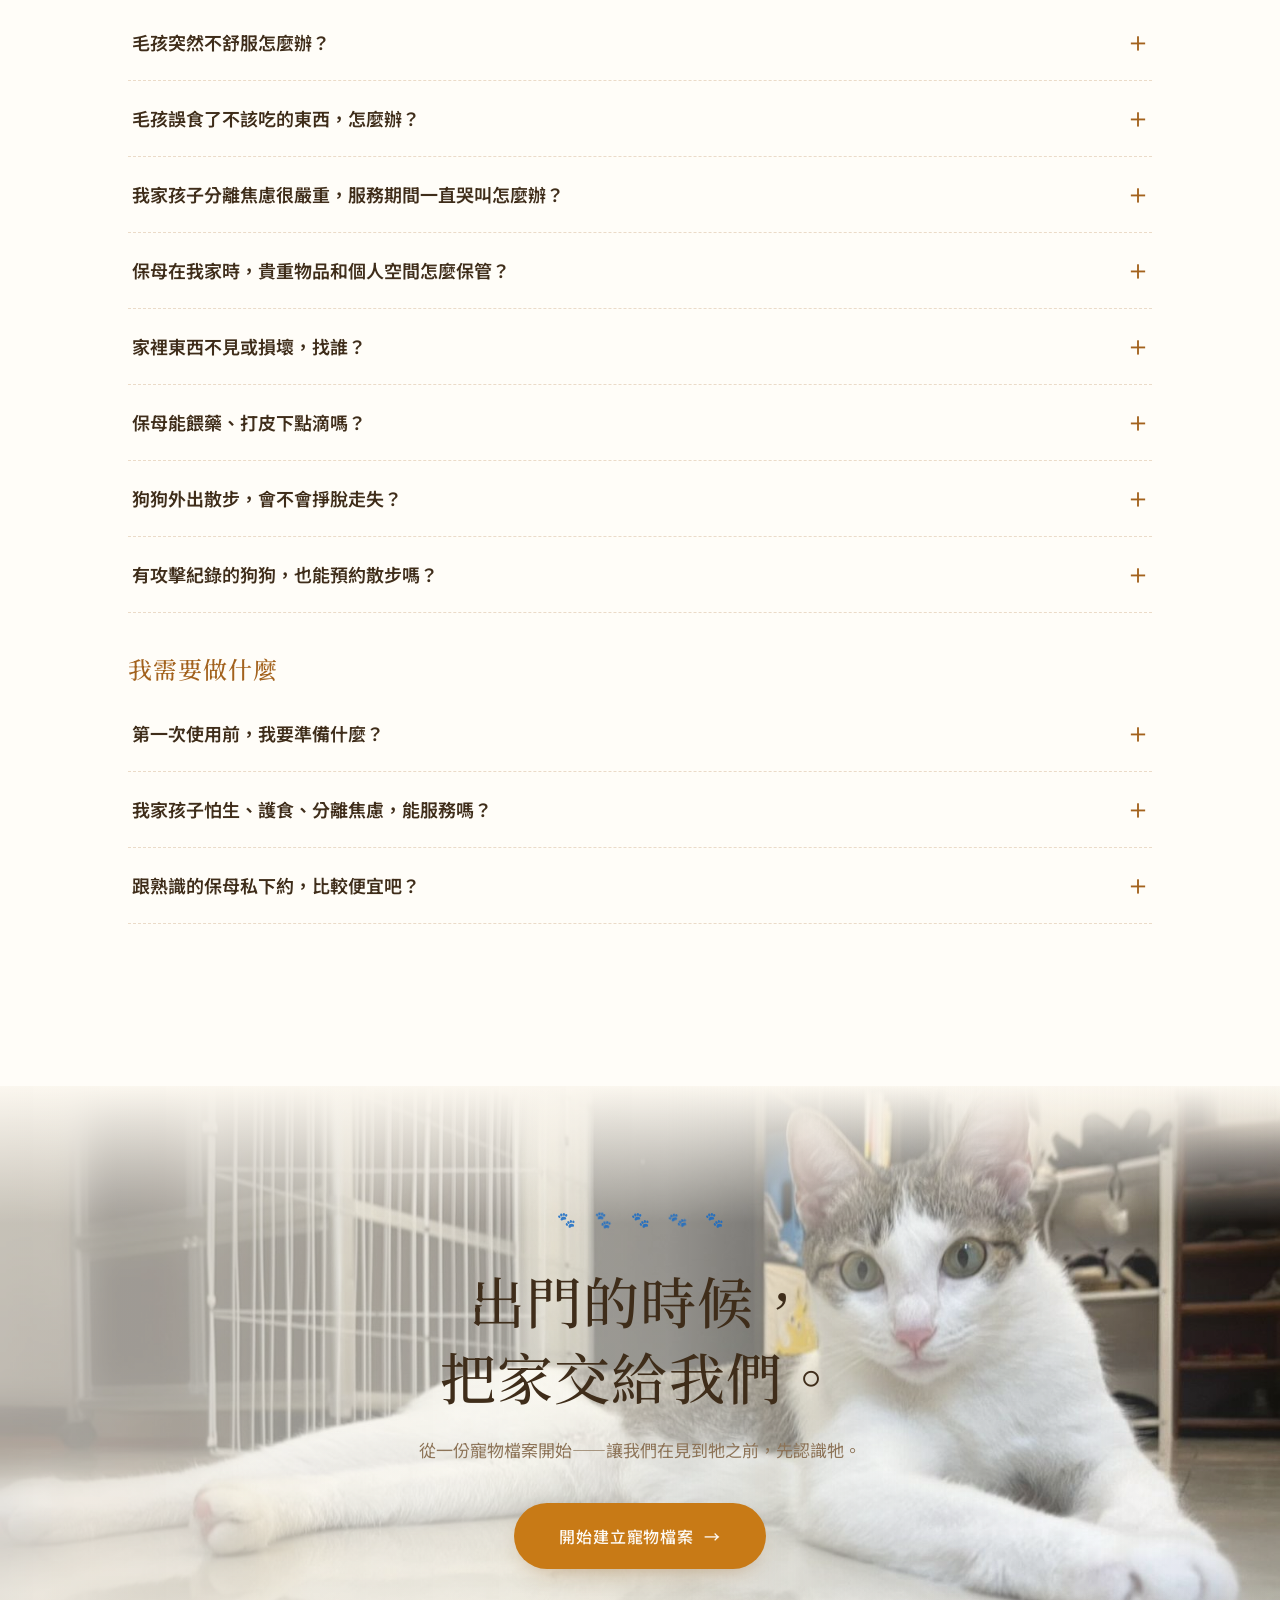
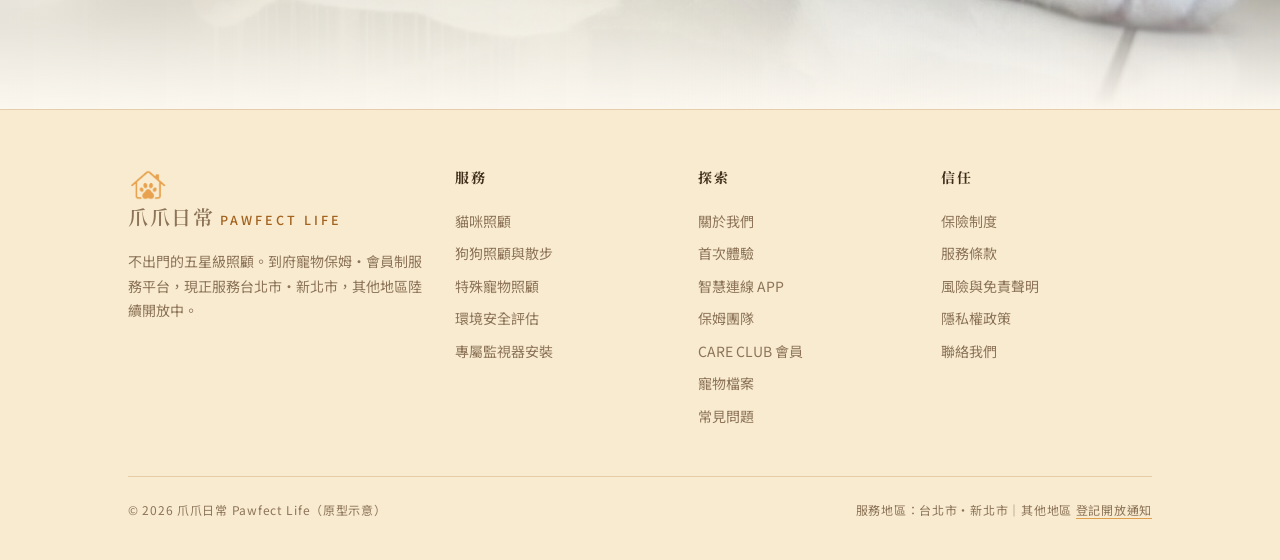
==== commit 4bd80afd: "信任保障三卡連結齊底對齊 Co-Authored-By: Claude Fable 5 <noreply@anthropic.com>" ====
--- a/index.html
+++ b/index.html
@@ -347,11 +347,11 @@
 /* ---------- trust ---------- */
 #trust{background:var(--paper-deep);border-top:1px solid var(--hairline);border-bottom:1px solid var(--hairline)}
 .trust3{display:grid;grid-template-columns:repeat(3,1fr);gap:22px}
-.tcard{background:var(--paper-card);border:1px solid var(--hairline);border-radius:22px;padding:36px 30px}
+.tcard{background:var(--paper-card);border:1px solid var(--hairline);border-radius:22px;padding:36px 30px;display:flex;flex-direction:column}
 .tcard .glyph{font-size:26px;margin-bottom:16px;display:block}
 .tcard h3{font-size:20px;margin-bottom:10px}
-.tcard p{font-size:15.5px;color:var(--ink-soft);margin-bottom:14px}
-.tcard a{font-size:14px;letter-spacing:.12em;color:var(--wood-deep);border-bottom:1px solid var(--wood);padding-bottom:2px}
+.tcard p{font-size:15.5px;color:var(--ink-soft);margin-bottom:14px;flex:1}
+.tcard a{font-size:14px;letter-spacing:.12em;color:var(--wood-deep);border-bottom:1px solid var(--wood);padding-bottom:2px;align-self:flex-start;margin-top:auto}
 @media(max-width:820px){.trust3{grid-template-columns:1fr}}
 
 /* ---------- membership ---------- */
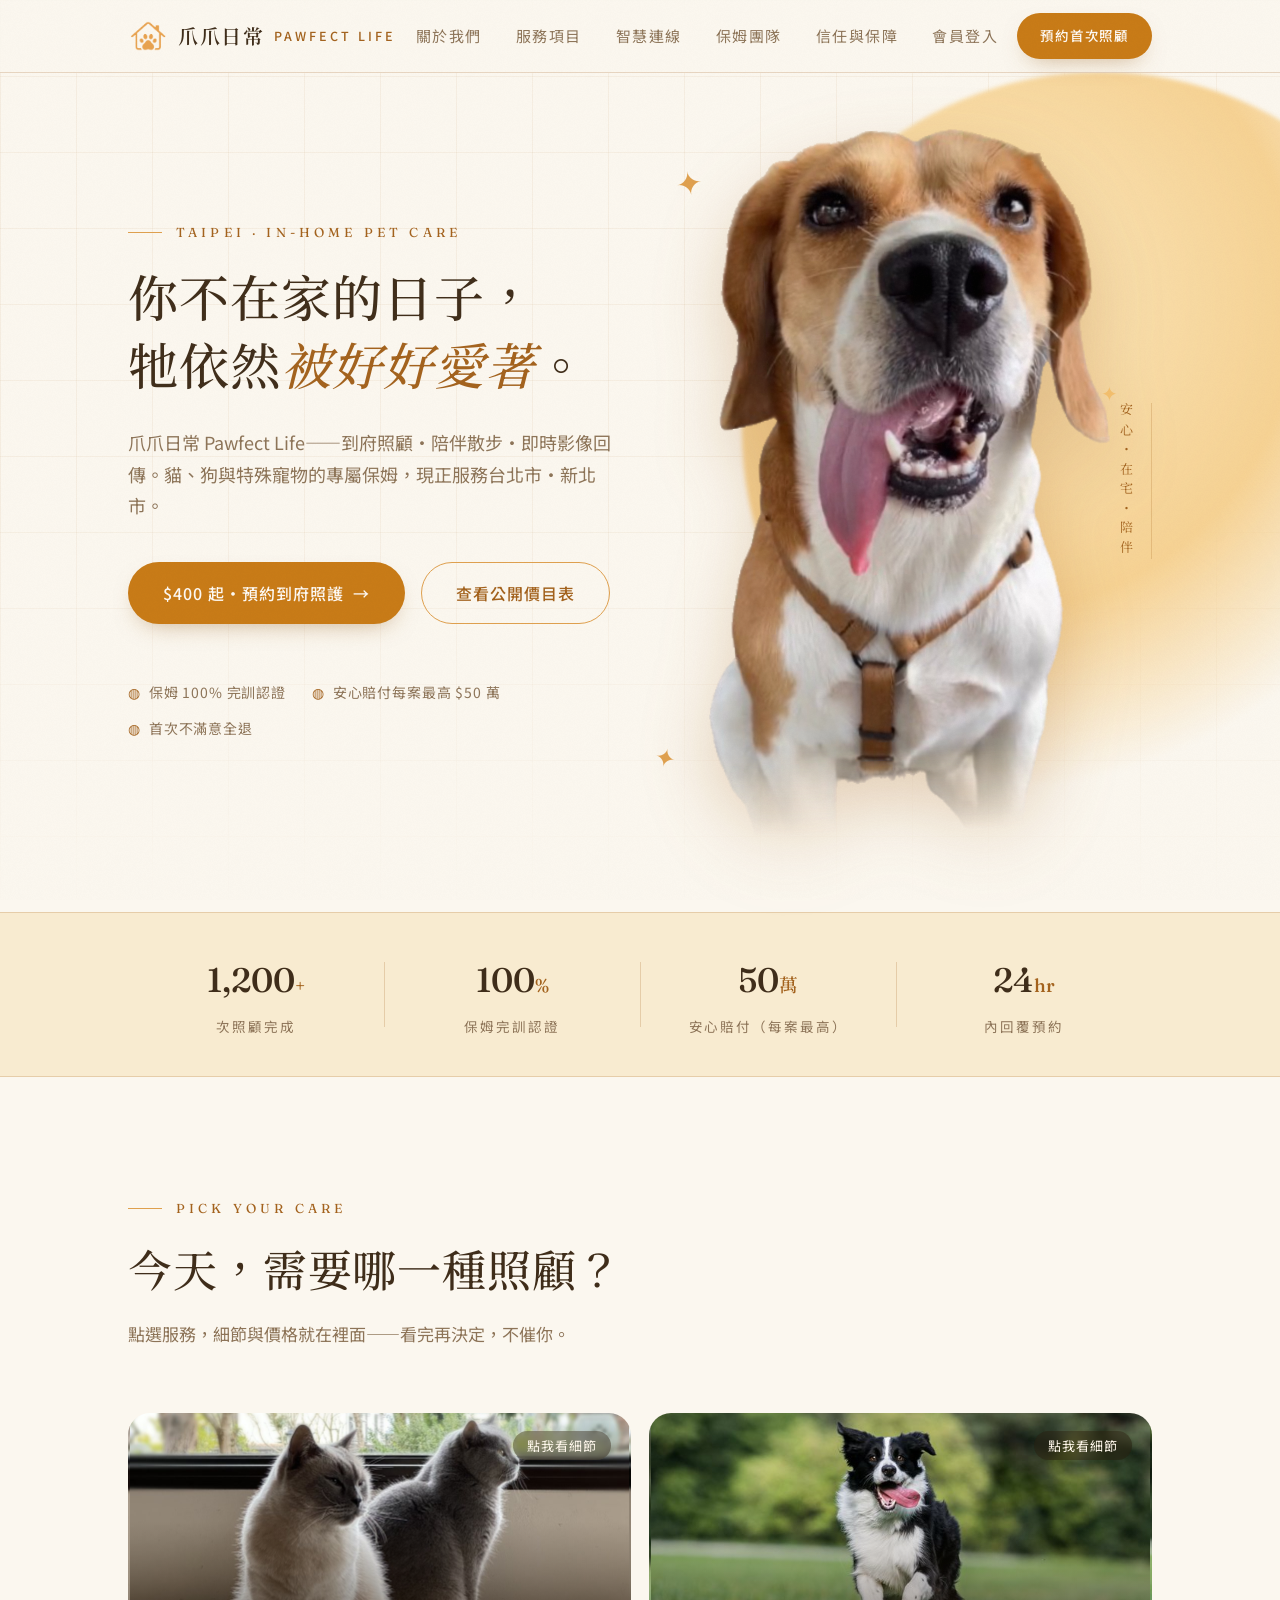
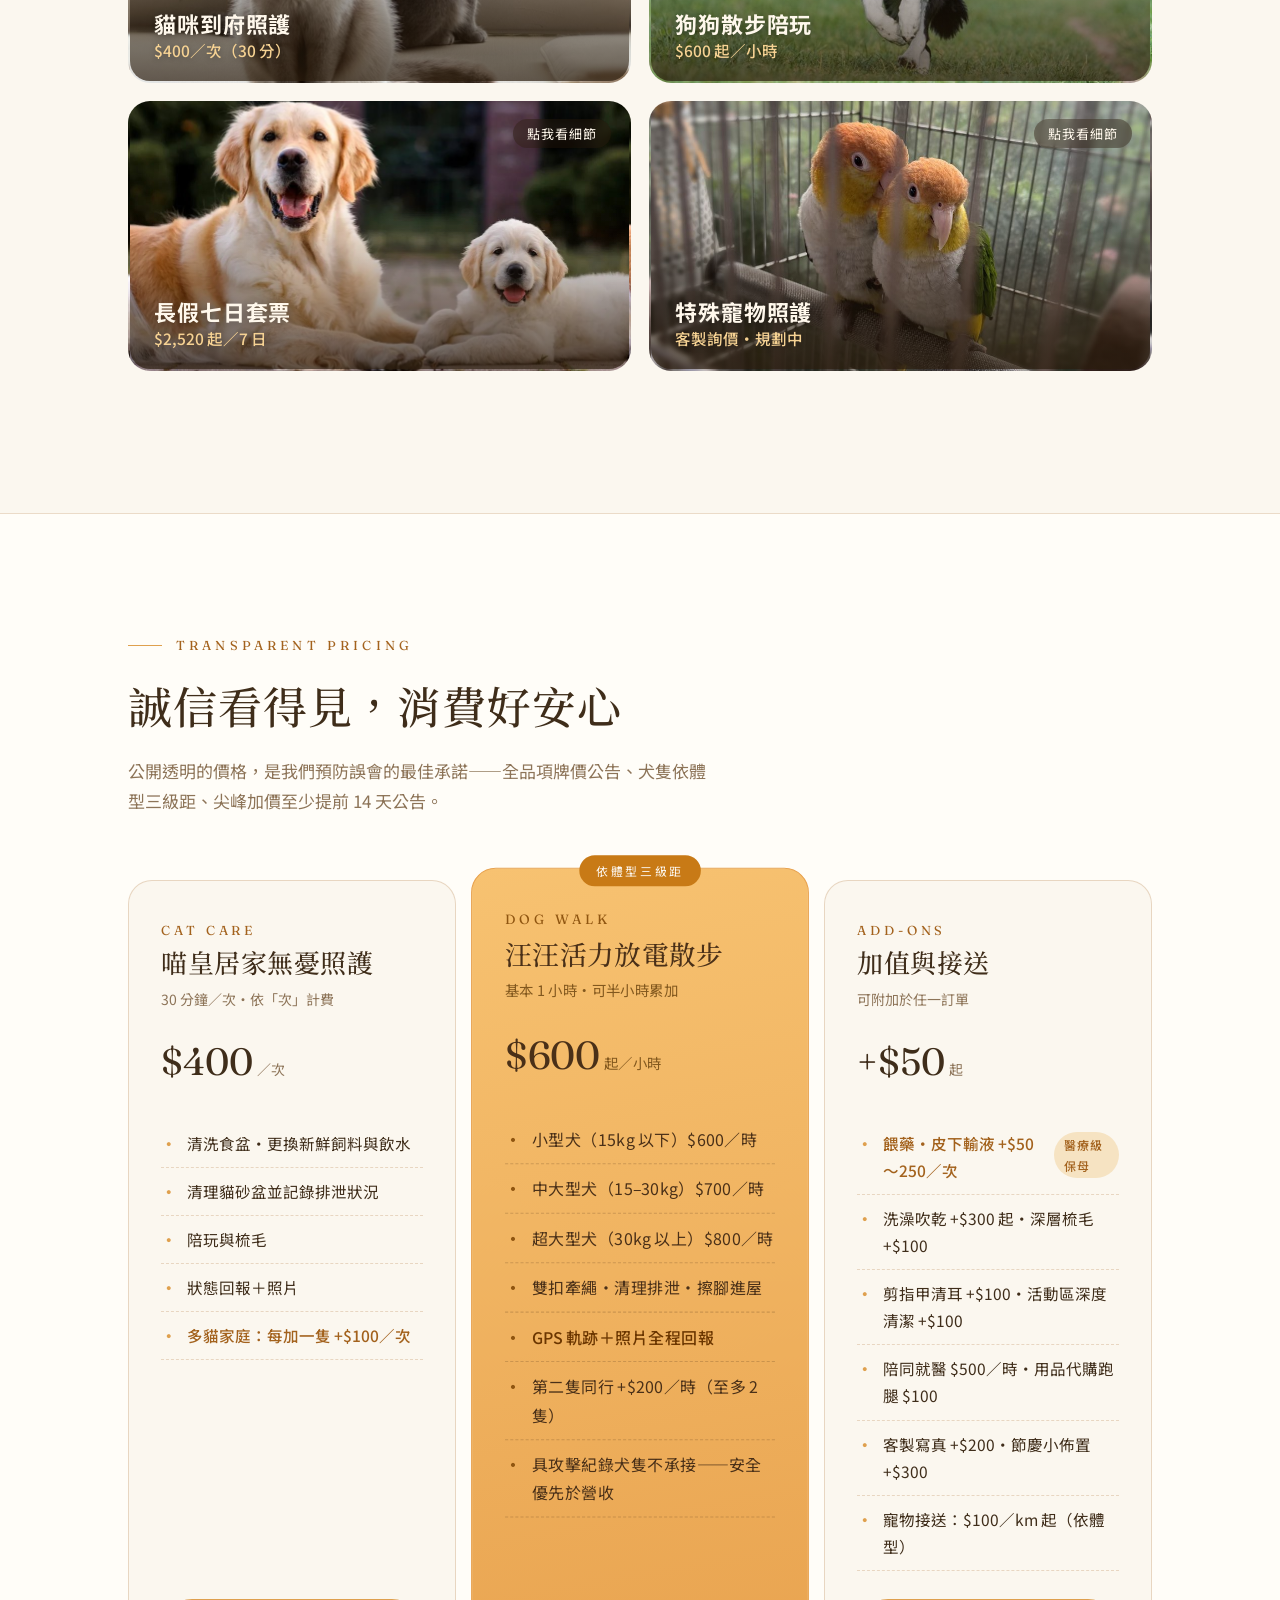
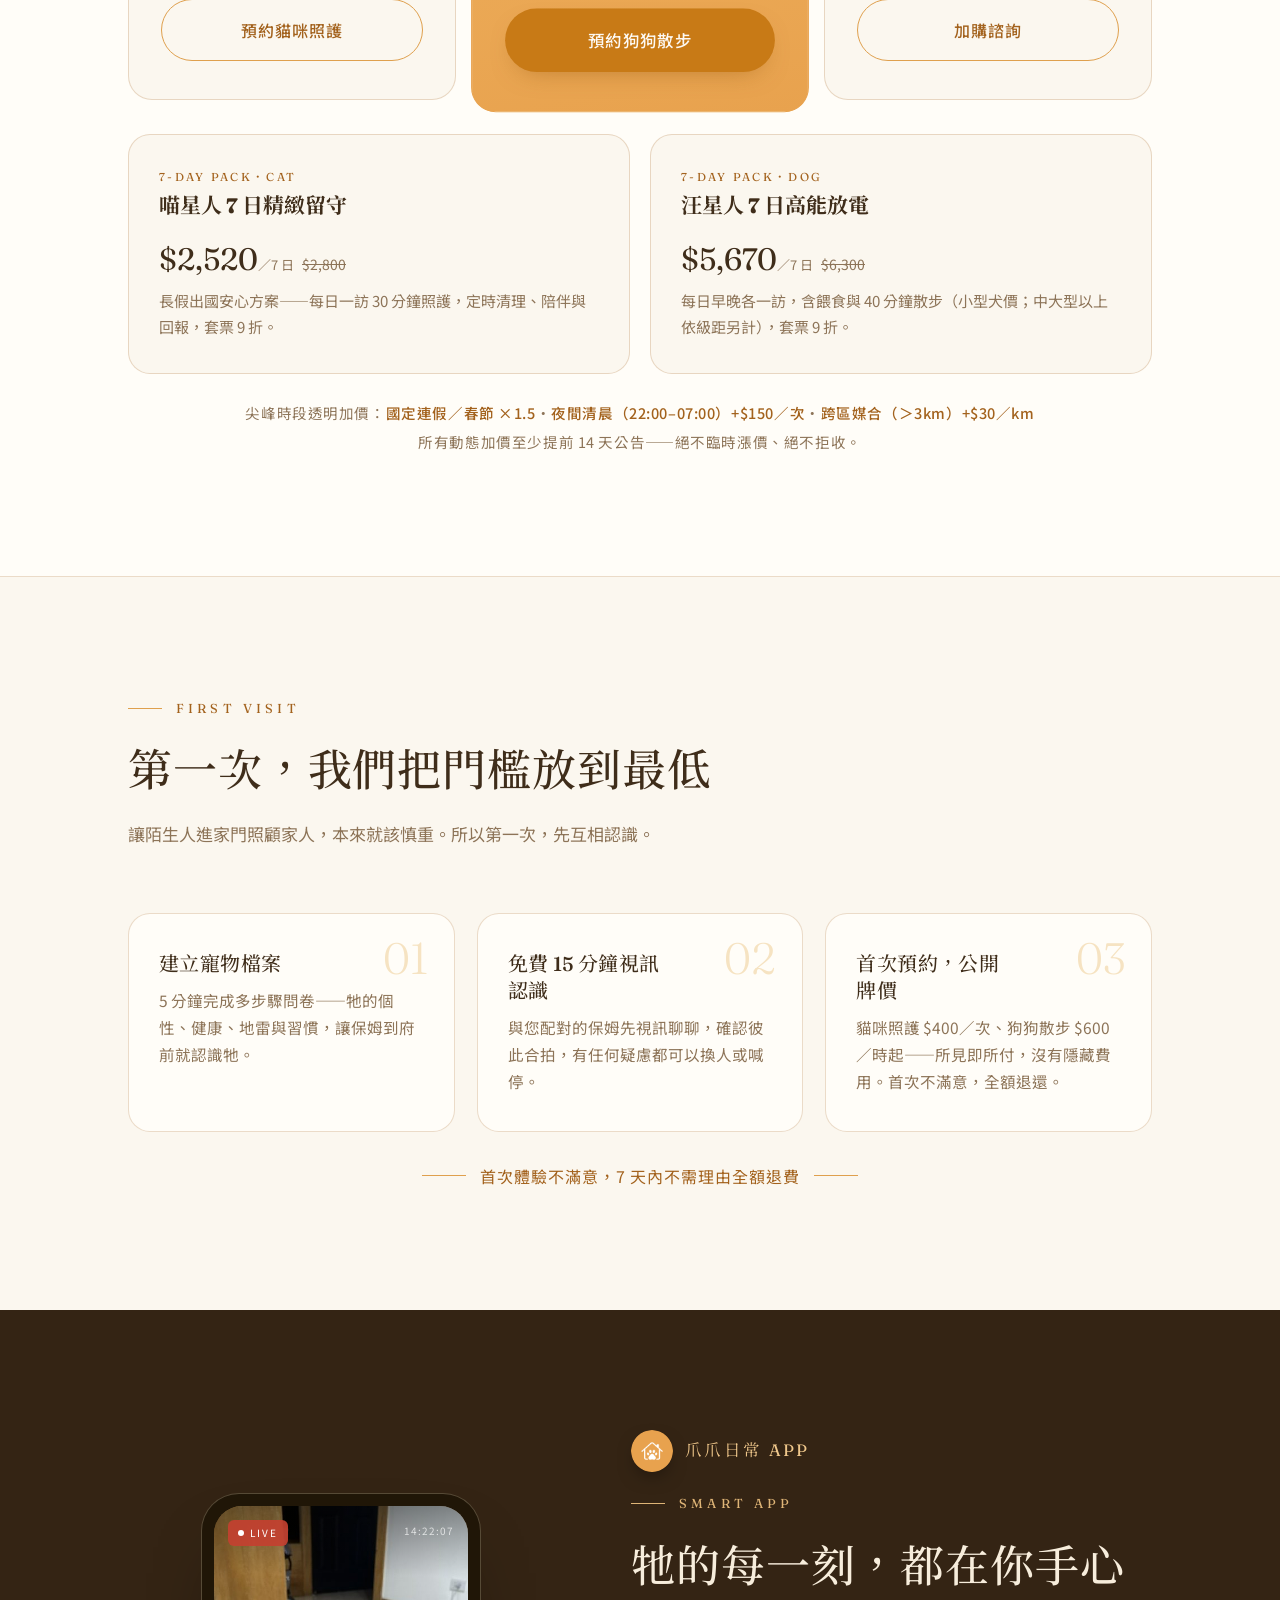
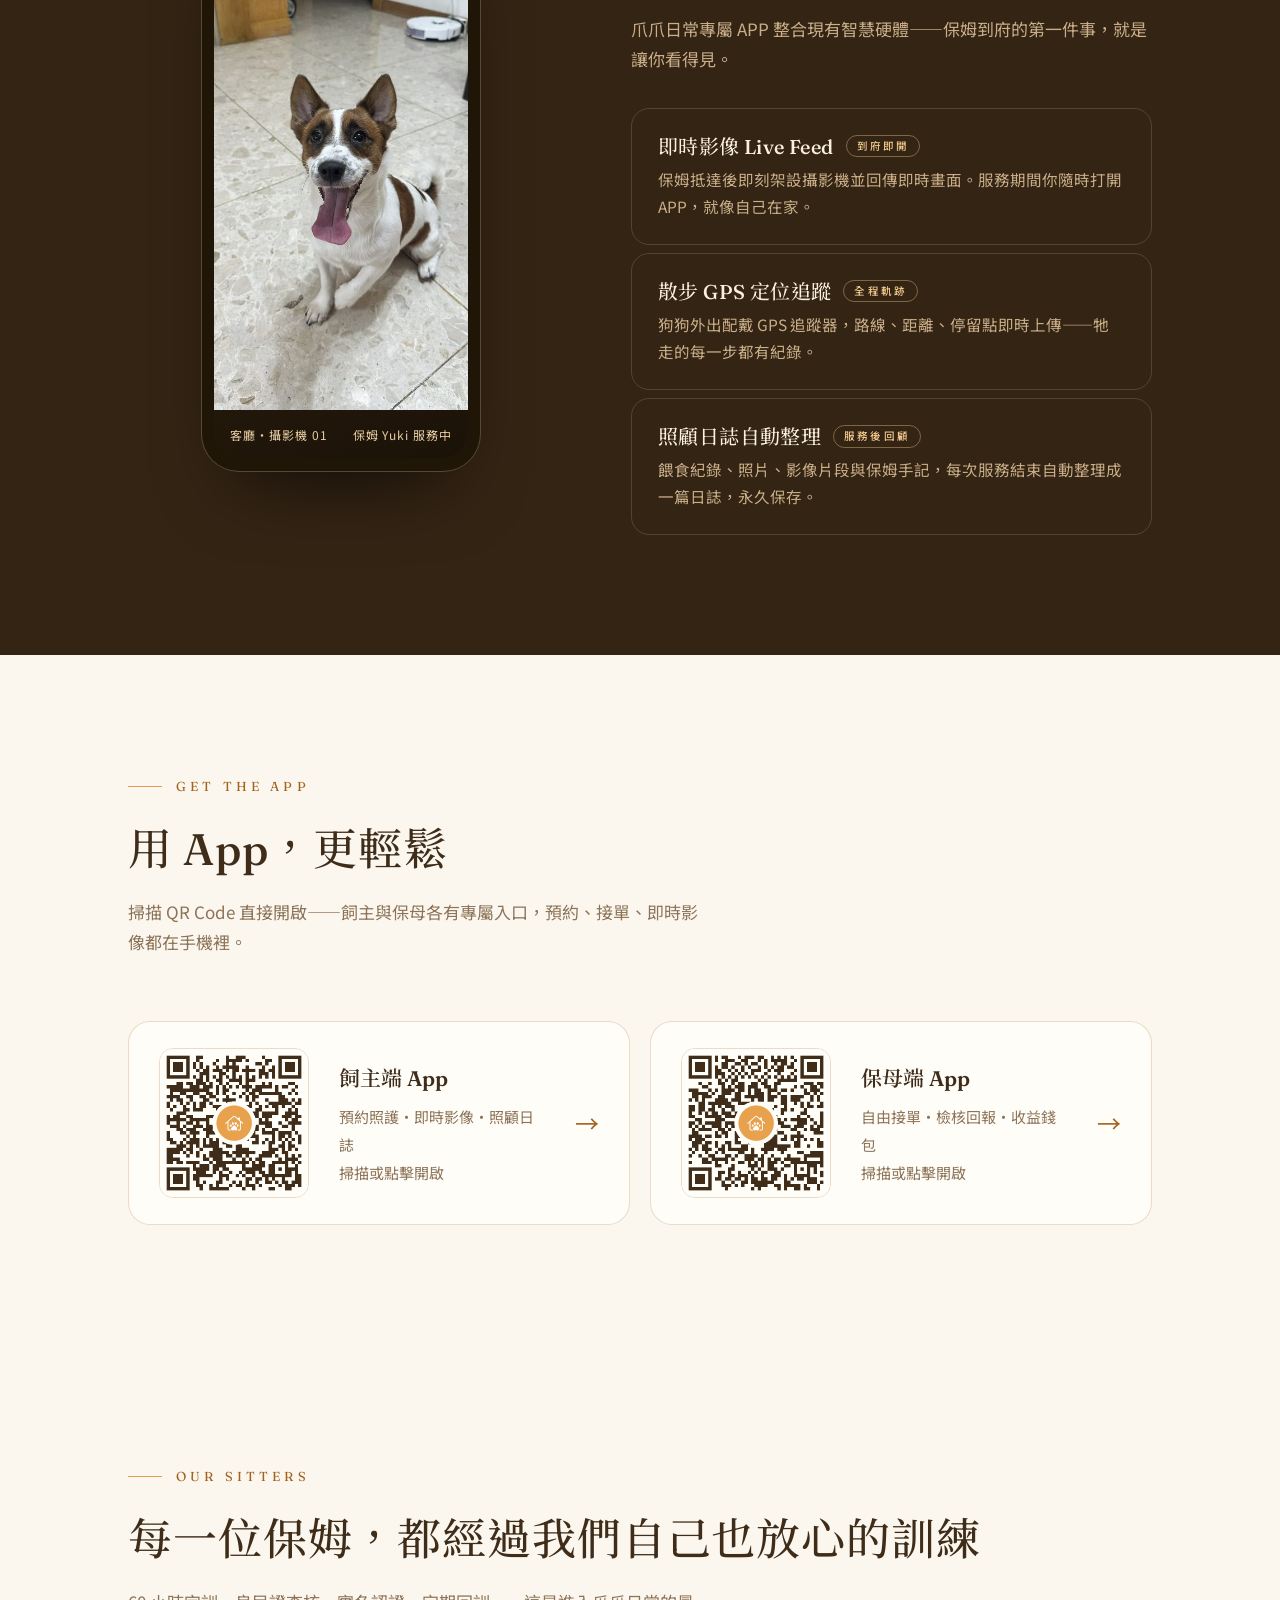
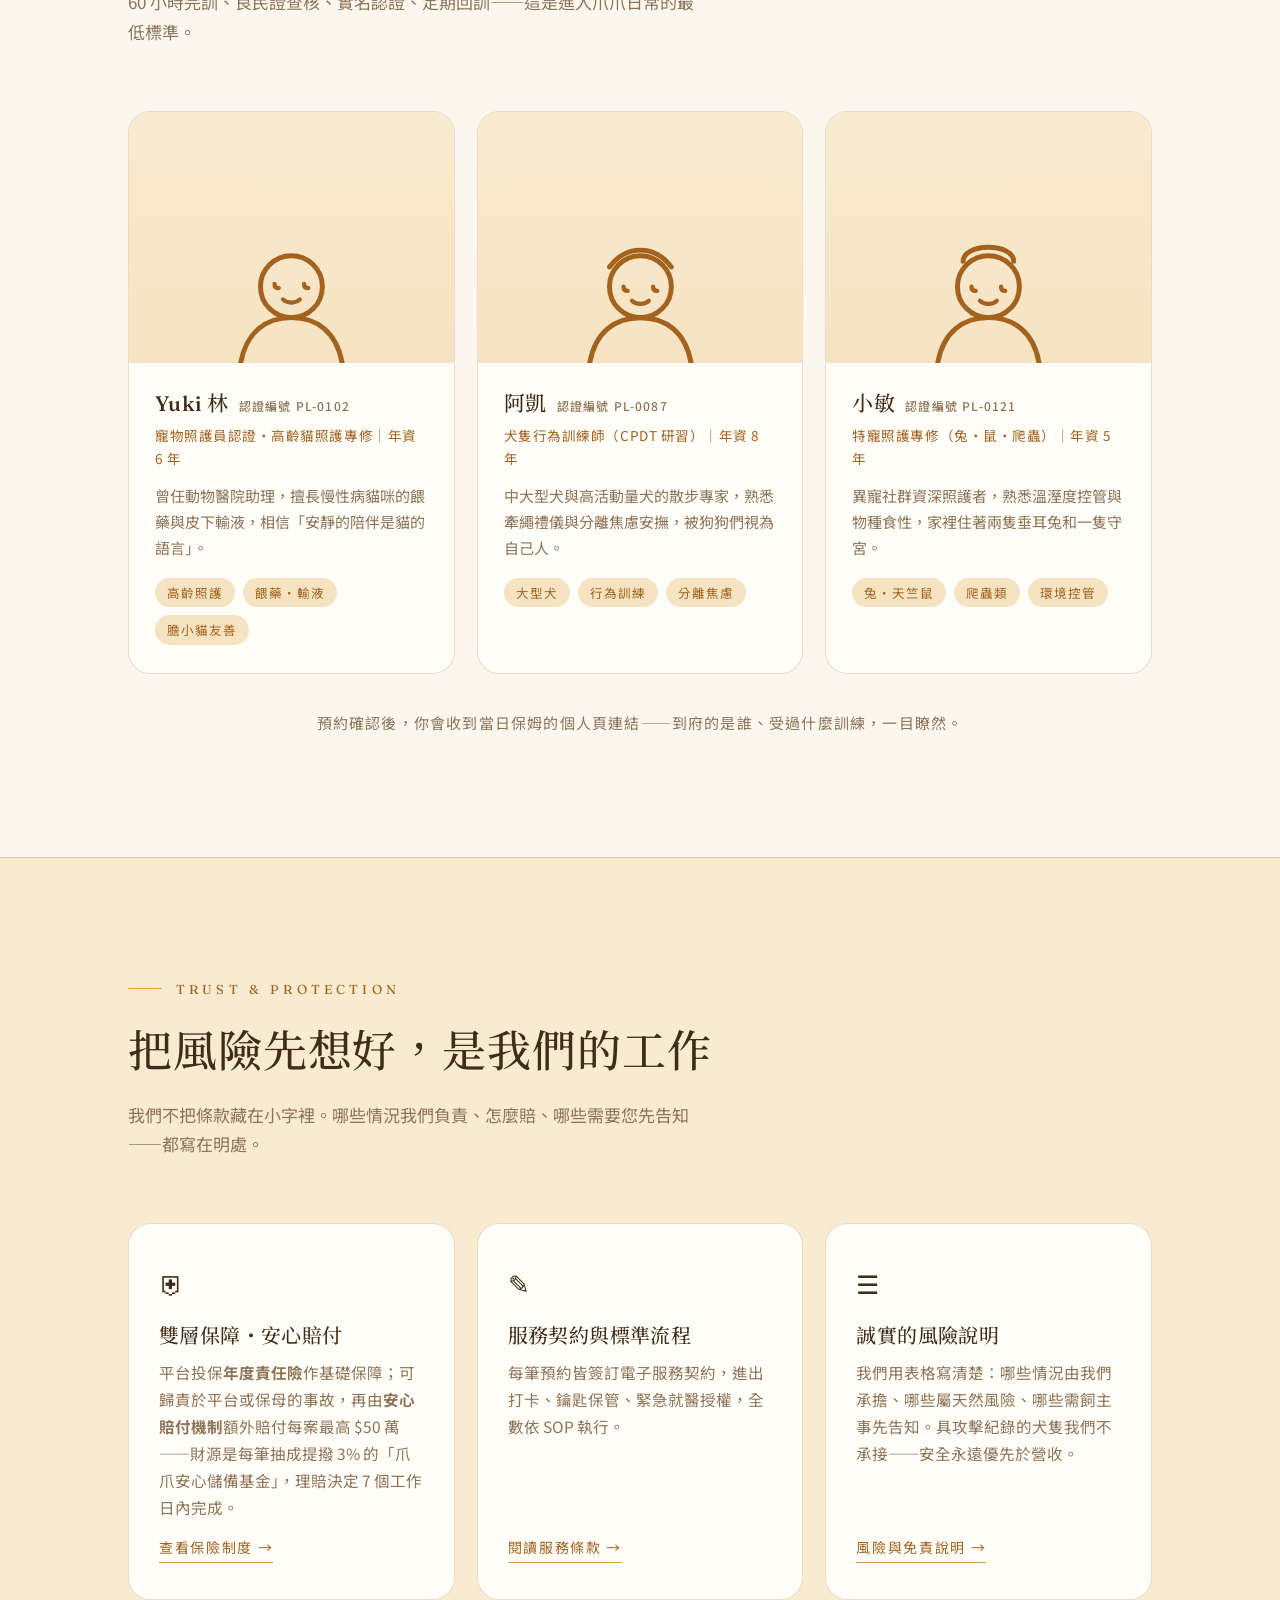
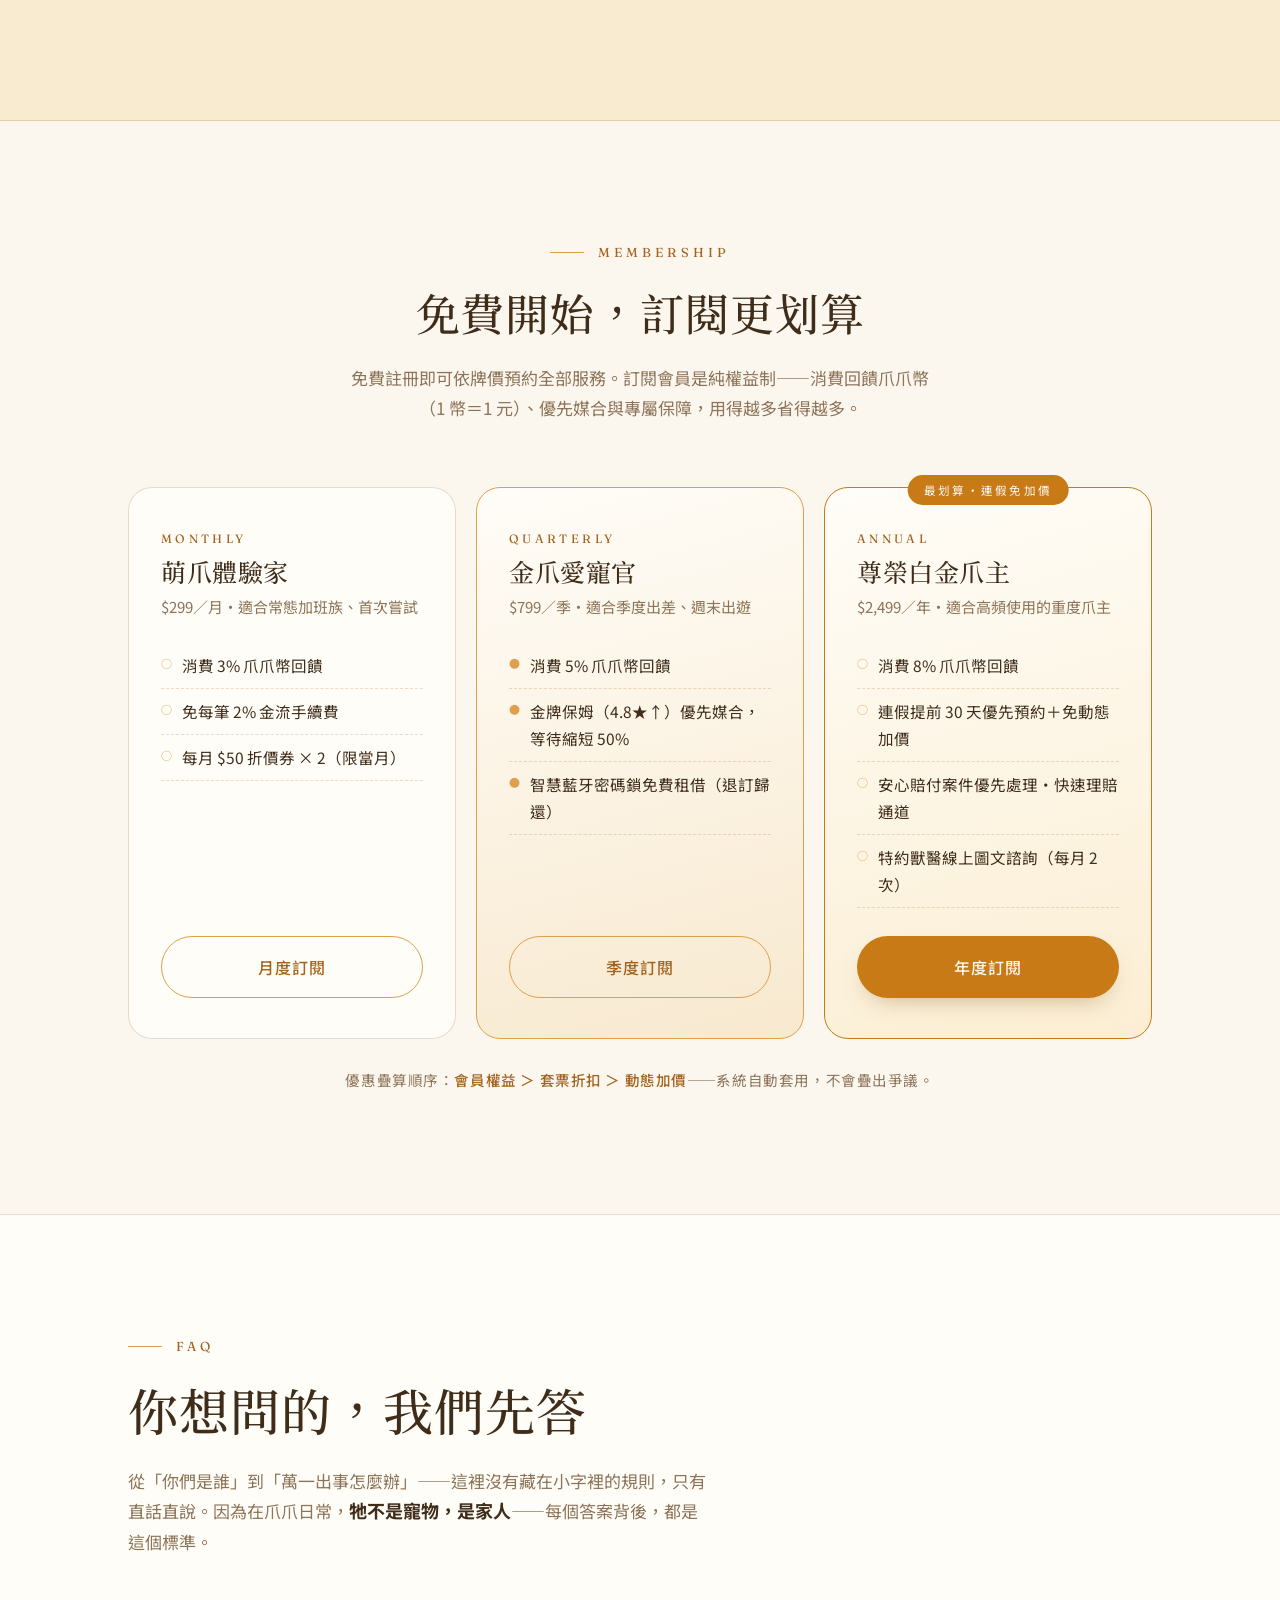
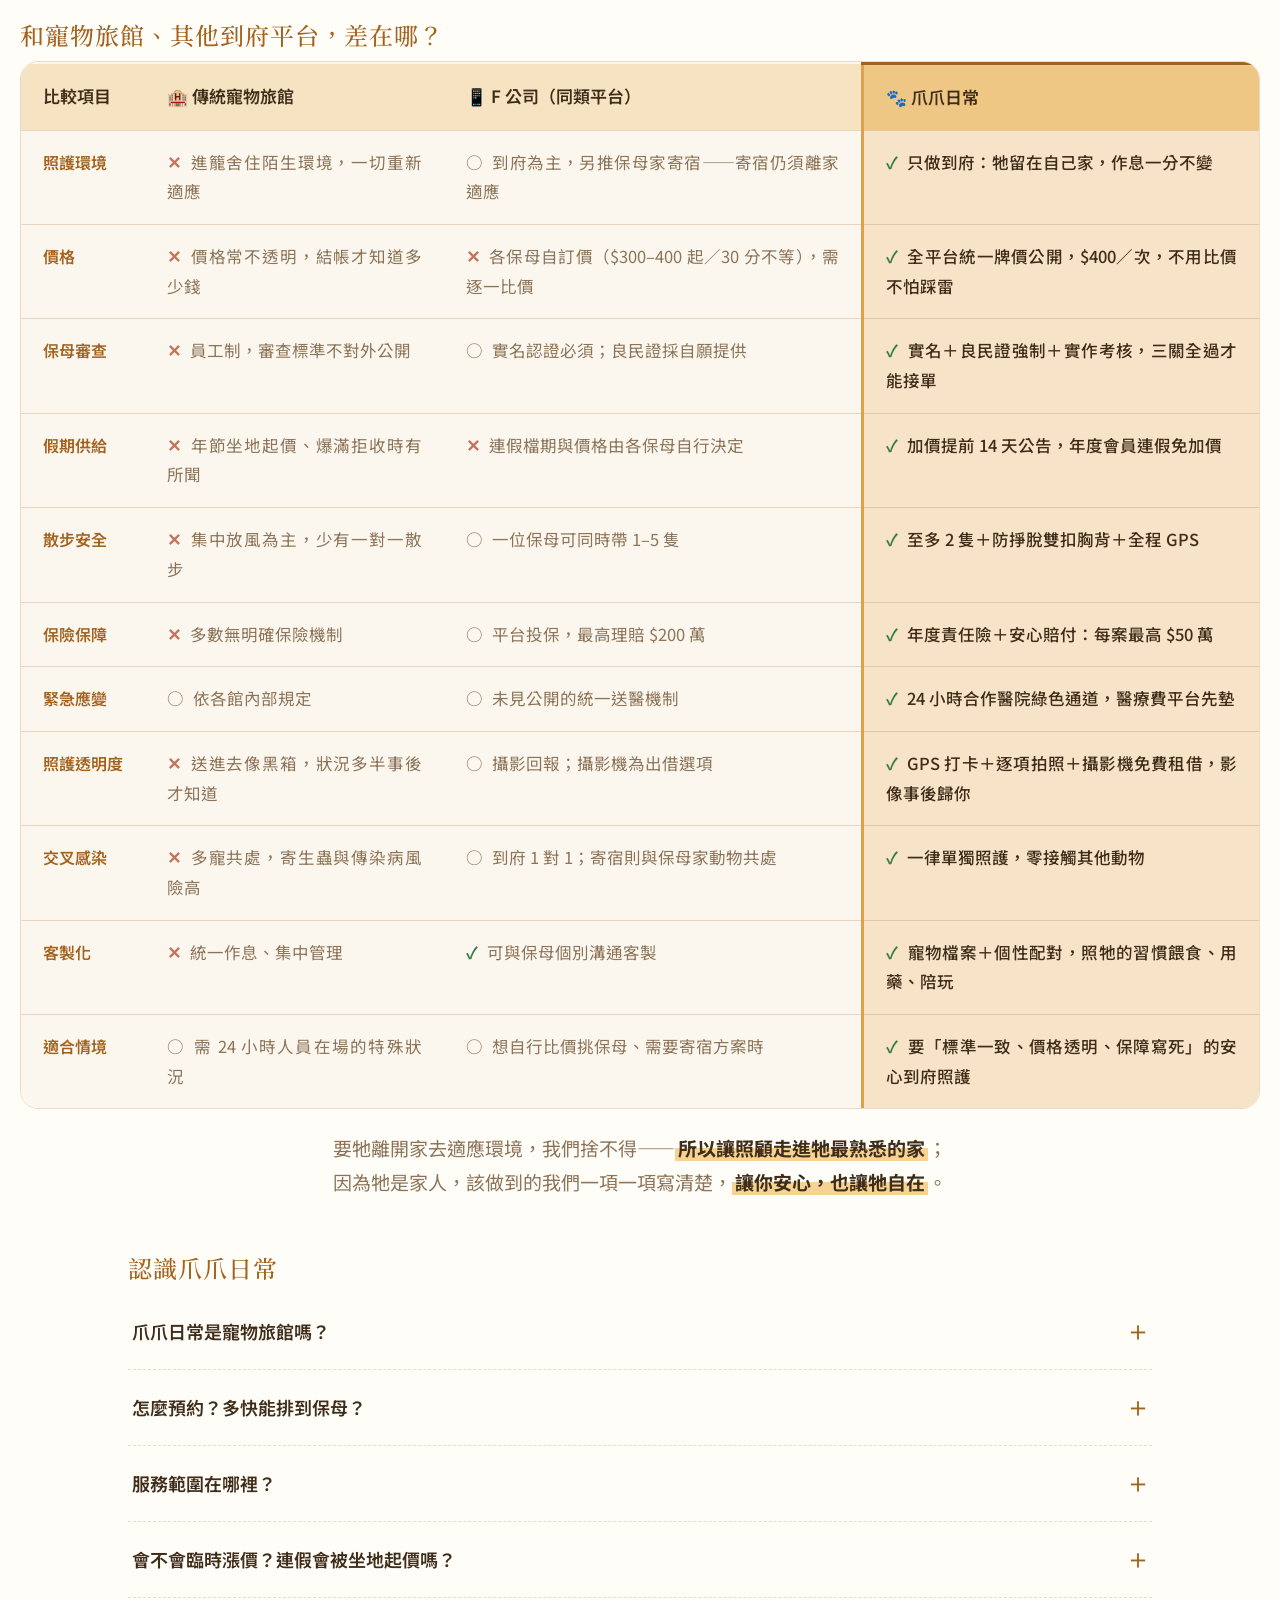
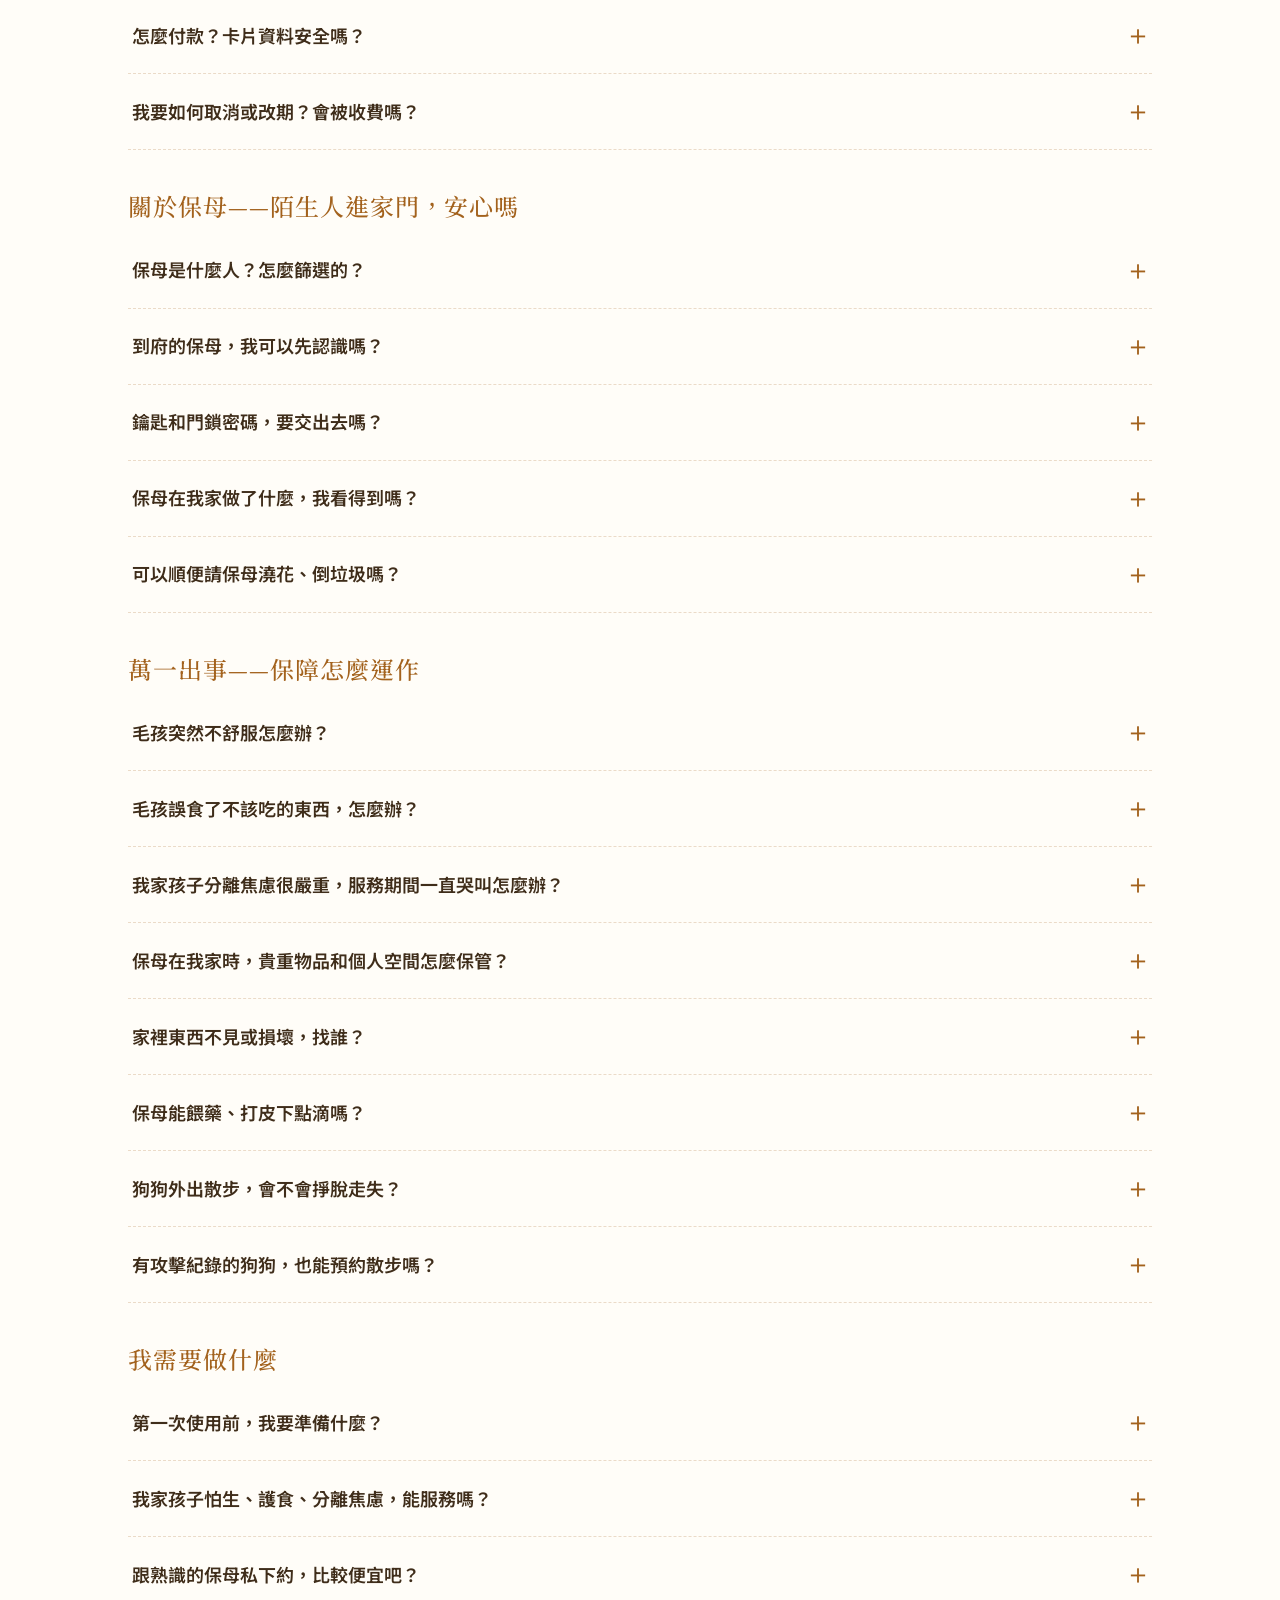
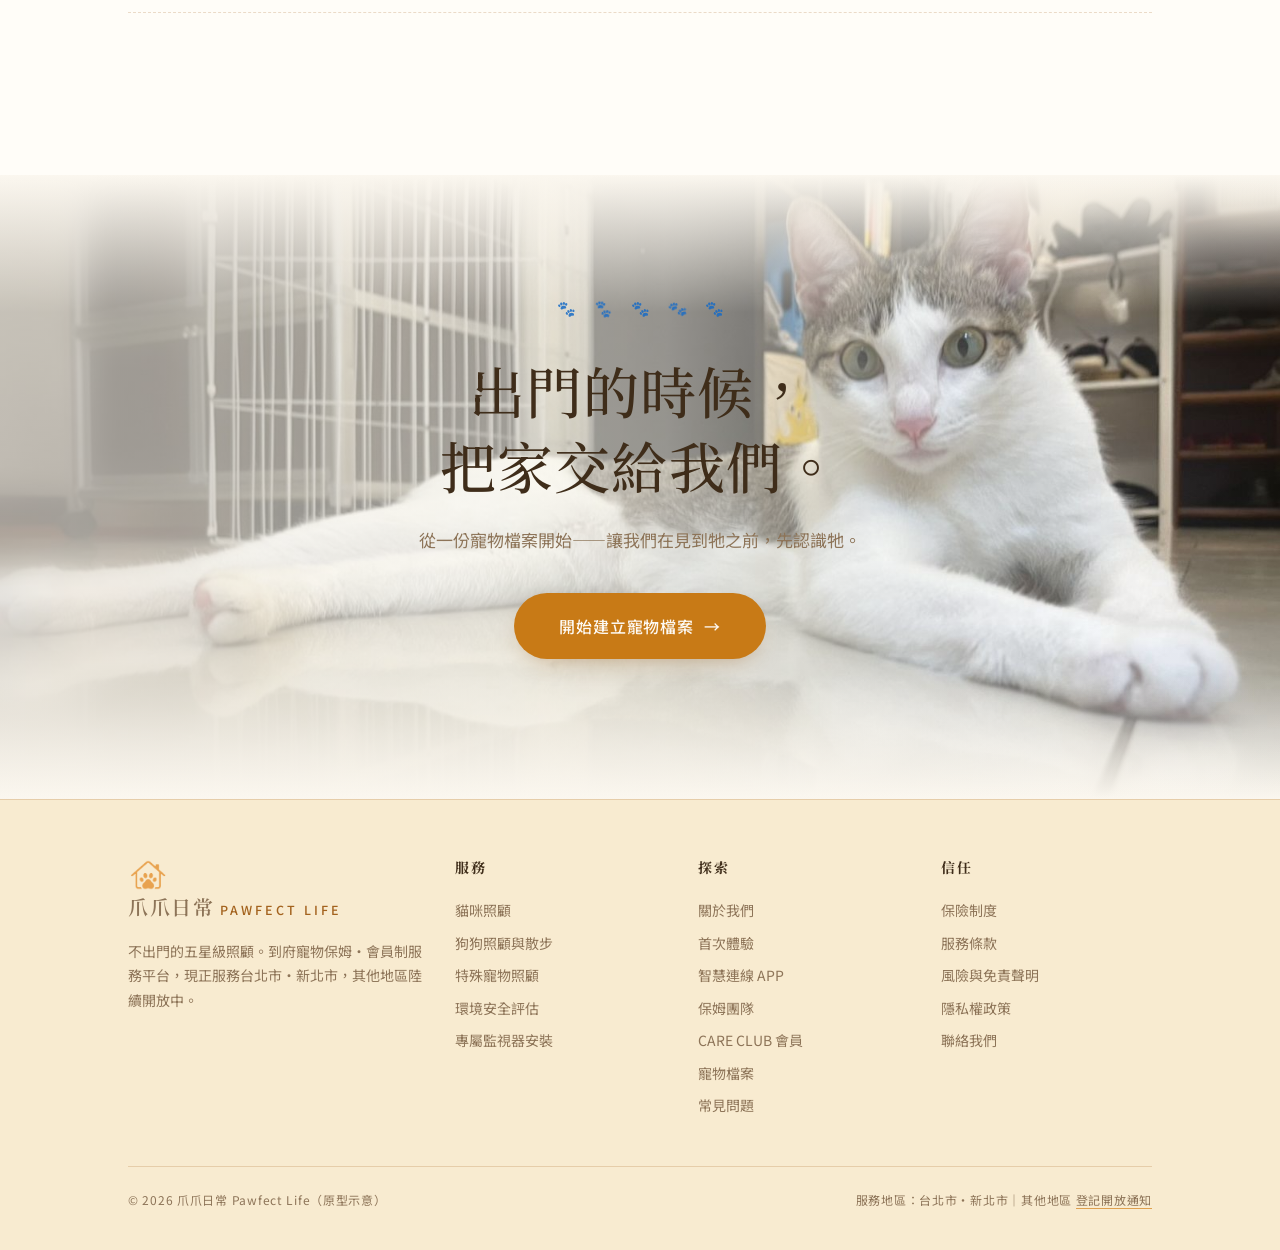
==== commit 91e07a02: "新增「用 App，更輕鬆」區塊：飼主端／保母端 QR Code 下載入口 Co-Authored-By: Claude Fable 5 <noreply@anthropic.com>" ====
--- a/index.html
+++ b/index.html
@@ -287,6 +287,21 @@
 #app .sec-lead{color:#C9AE89}
 .app-brand{display:flex;align-items:center;gap:12px;font-family:var(--serif);font-size:16.5px;letter-spacing:.14em;color:#F0C88C;margin-bottom:20px}
 .app-brand img{width:42px;height:42px;border-radius:50%;box-shadow:0 8px 20px -8px rgba(0,0,0,.6)}
+
+/* ---------- get app (QR) ---------- */
+.qr-grid{display:grid;grid-template-columns:1fr 1fr;gap:20px}
+.qr-card{
+  display:flex;align-items:center;gap:clamp(18px,3vw,30px);
+  background:var(--paper-card);border:1.5px solid var(--hairline);border-radius:22px;
+  padding:26px 30px;transition:transform .25s,border-color .25s,box-shadow .25s;
+}
+.qr-card:hover{transform:translateY(-3px);border-color:var(--wood);box-shadow:0 22px 40px -26px rgba(163,98,29,.5)}
+.qr-card img{width:clamp(110px,14vw,150px);height:auto;border-radius:14px;border:1px solid var(--hairline);flex-shrink:0}
+.qr-txt{flex:1}
+.qr-txt b{display:block;font-family:var(--serif);font-size:21px;font-weight:600;color:var(--ink);margin-bottom:6px}
+.qr-txt span{font-size:15px;color:var(--ink-soft);line-height:1.8}
+.qr-arrow{font-size:24px;color:var(--wood-deep);flex-shrink:0}
+@media(max-width:820px){.qr-grid{grid-template-columns:1fr}}
 .app-grid{display:grid;grid-template-columns:minmax(0,.9fr) minmax(0,1.1fr);gap:clamp(36px,6vw,80px);align-items:center}
 .phone{
   width:min(280px,80%);margin:0 auto;aspect-ratio:9/18.6;border-radius:38px;
@@ -650,6 +665,29 @@
   </div>
 </section>
 
+<!-- GET APP -->
+<section id="getapp">
+  <div class="wrap">
+    <div class="sec-head rv">
+      <p class="eyebrow">Get The App</p>
+      <h2 class="sec-title">用 App，更輕鬆</h2>
+      <p class="sec-lead">掃描 QR Code 直接開啟——飼主與保母各有專屬入口，預約、接單、即時影像都在手機裡。</p>
+    </div>
+    <div class="qr-grid">
+      <a class="qr-card rv" href="https://adam131411-lang.github.io/pawstay-proposal/app/" target="_blank" rel="noopener">
+        <img src="assets/qr/qr-owner.png?v=1" alt="飼主端 App QR Code">
+        <span class="qr-txt"><b>飼主端 App</b><span>預約照護・即時影像・照顧日誌<br>掃描或點擊開啟</span></span>
+        <span class="qr-arrow">→</span>
+      </a>
+      <a class="qr-card rv" href="https://adam131411-lang.github.io/pawstay-proposal/sitter/" target="_blank" rel="noopener">
+        <img src="assets/qr/qr-sitter.png?v=1" alt="保母端 App QR Code">
+        <span class="qr-txt"><b>保母端 App</b><span>自由接單・檢核回報・收益錢包<br>掃描或點擊開啟</span></span>
+        <span class="qr-arrow">→</span>
+      </a>
+    </div>
+  </div>
+</section>
+
 <!-- ⑦ SITTERS -->
 <section id="sitters">
   <div class="wrap">
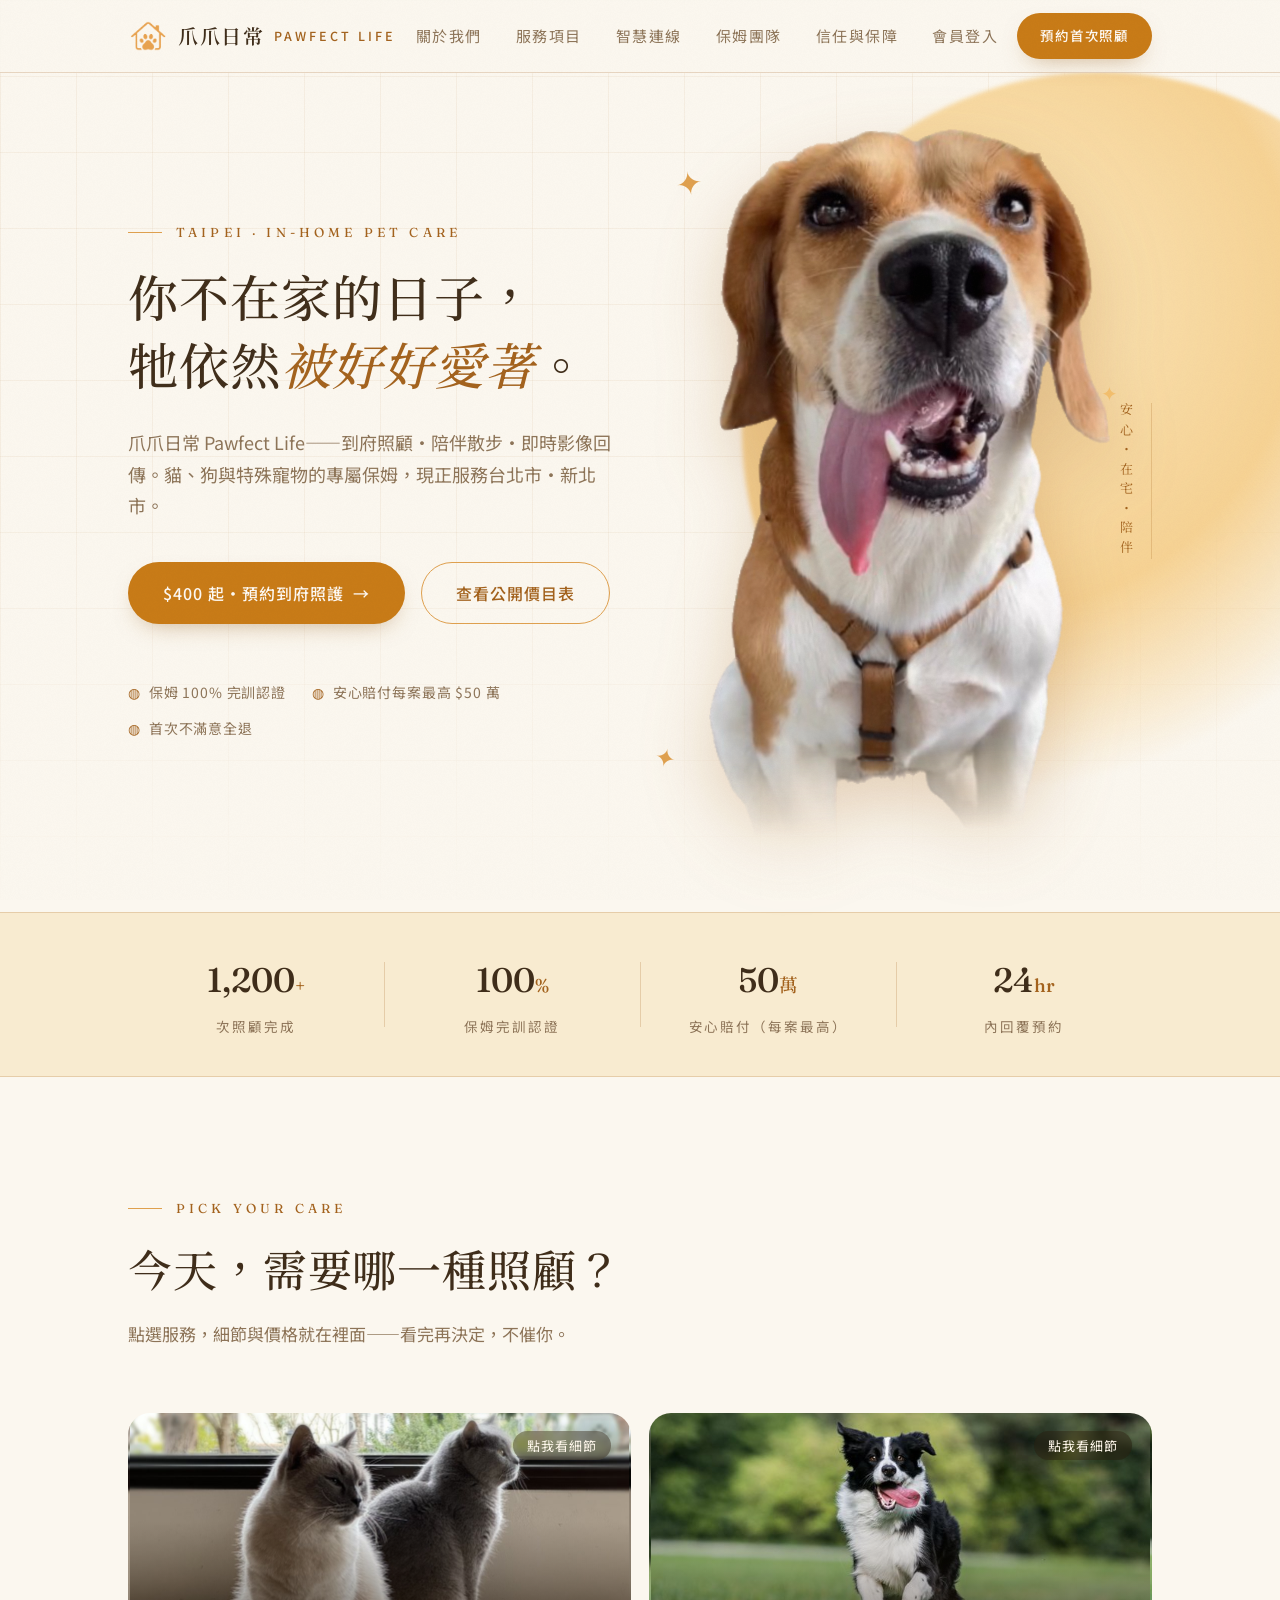
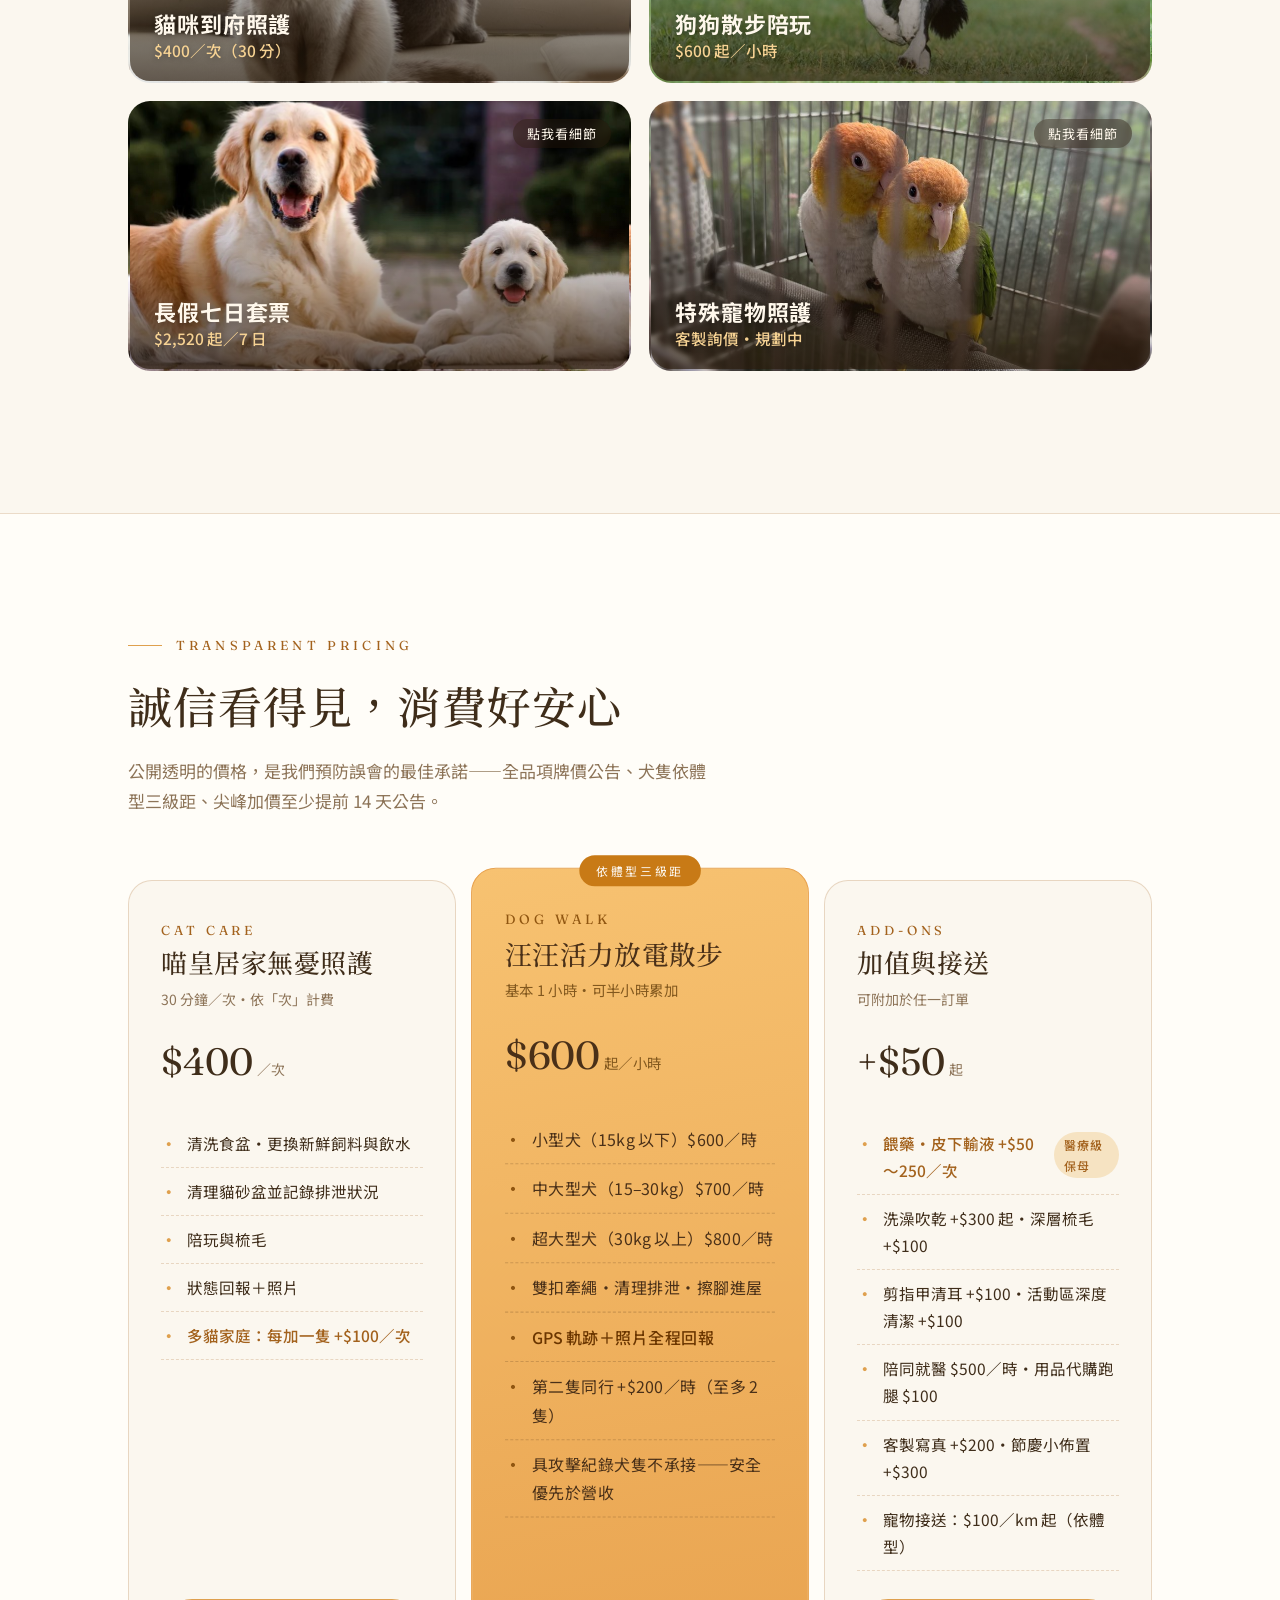
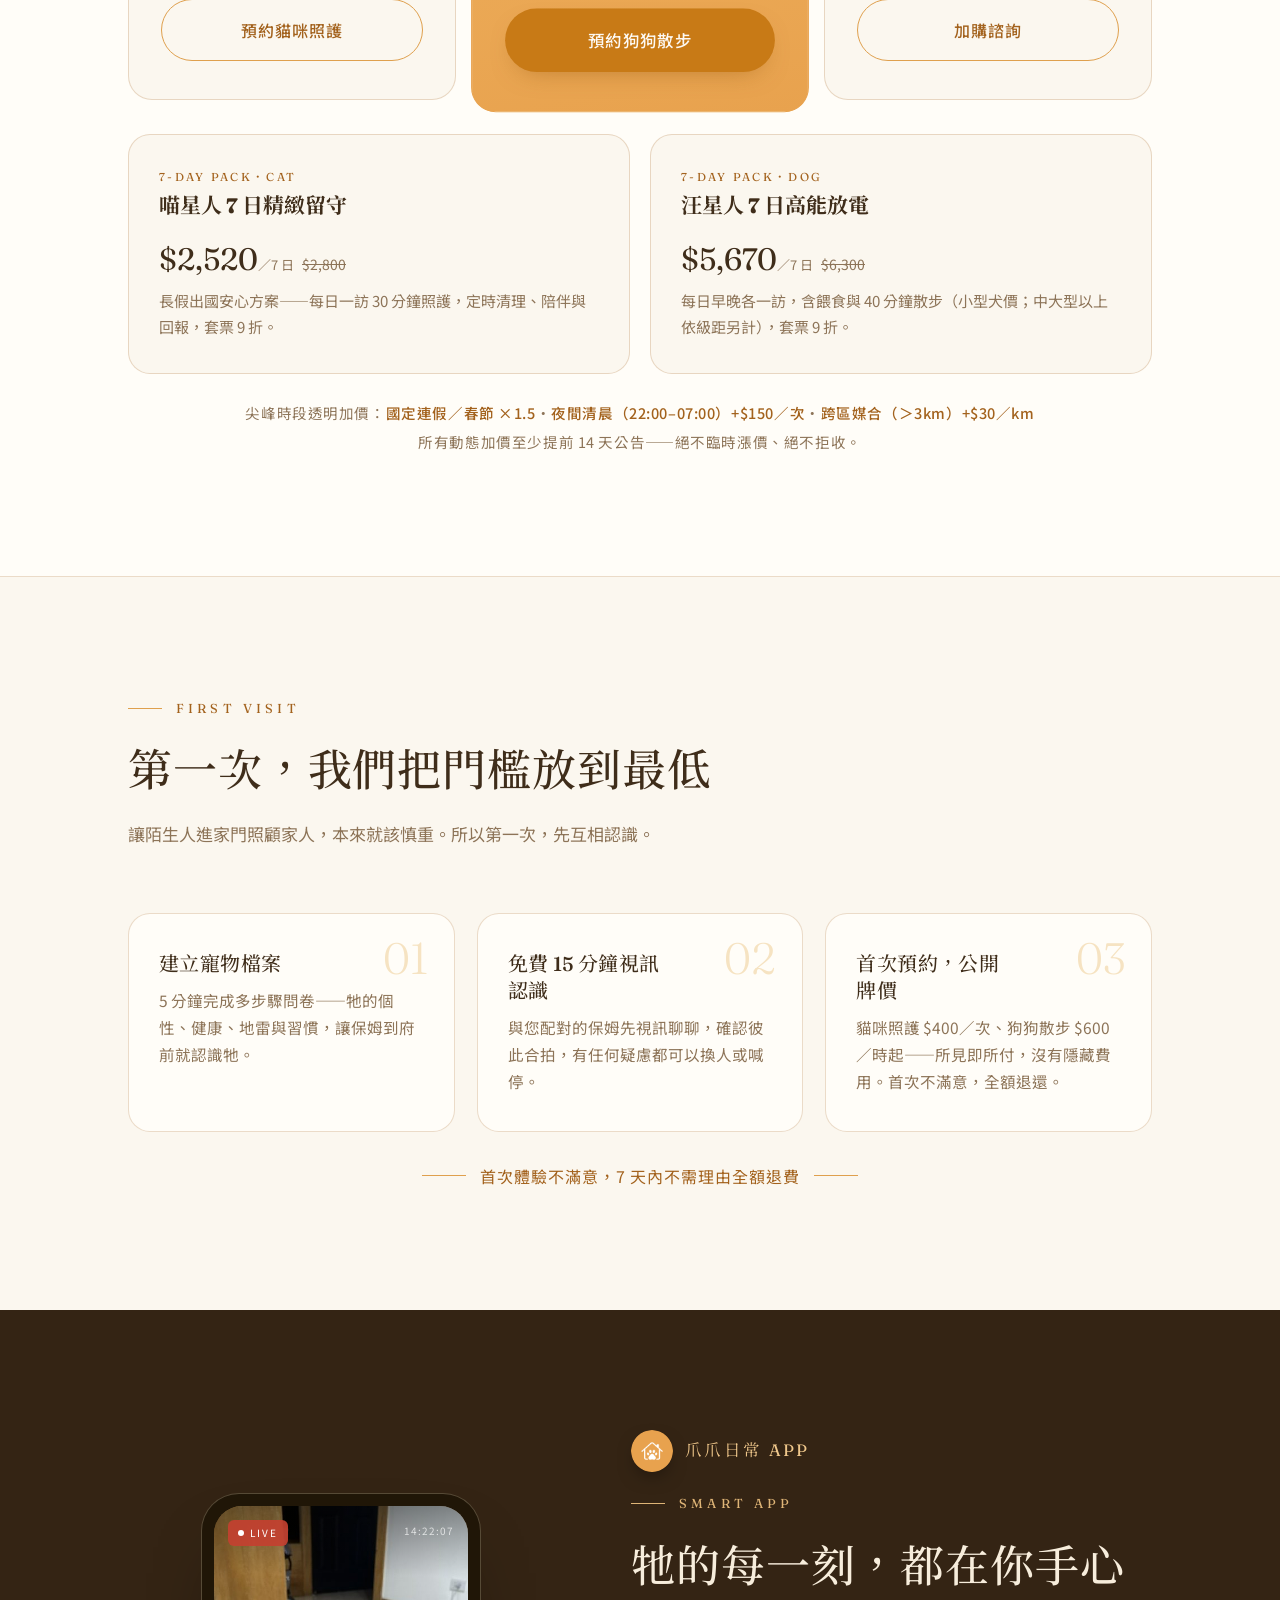
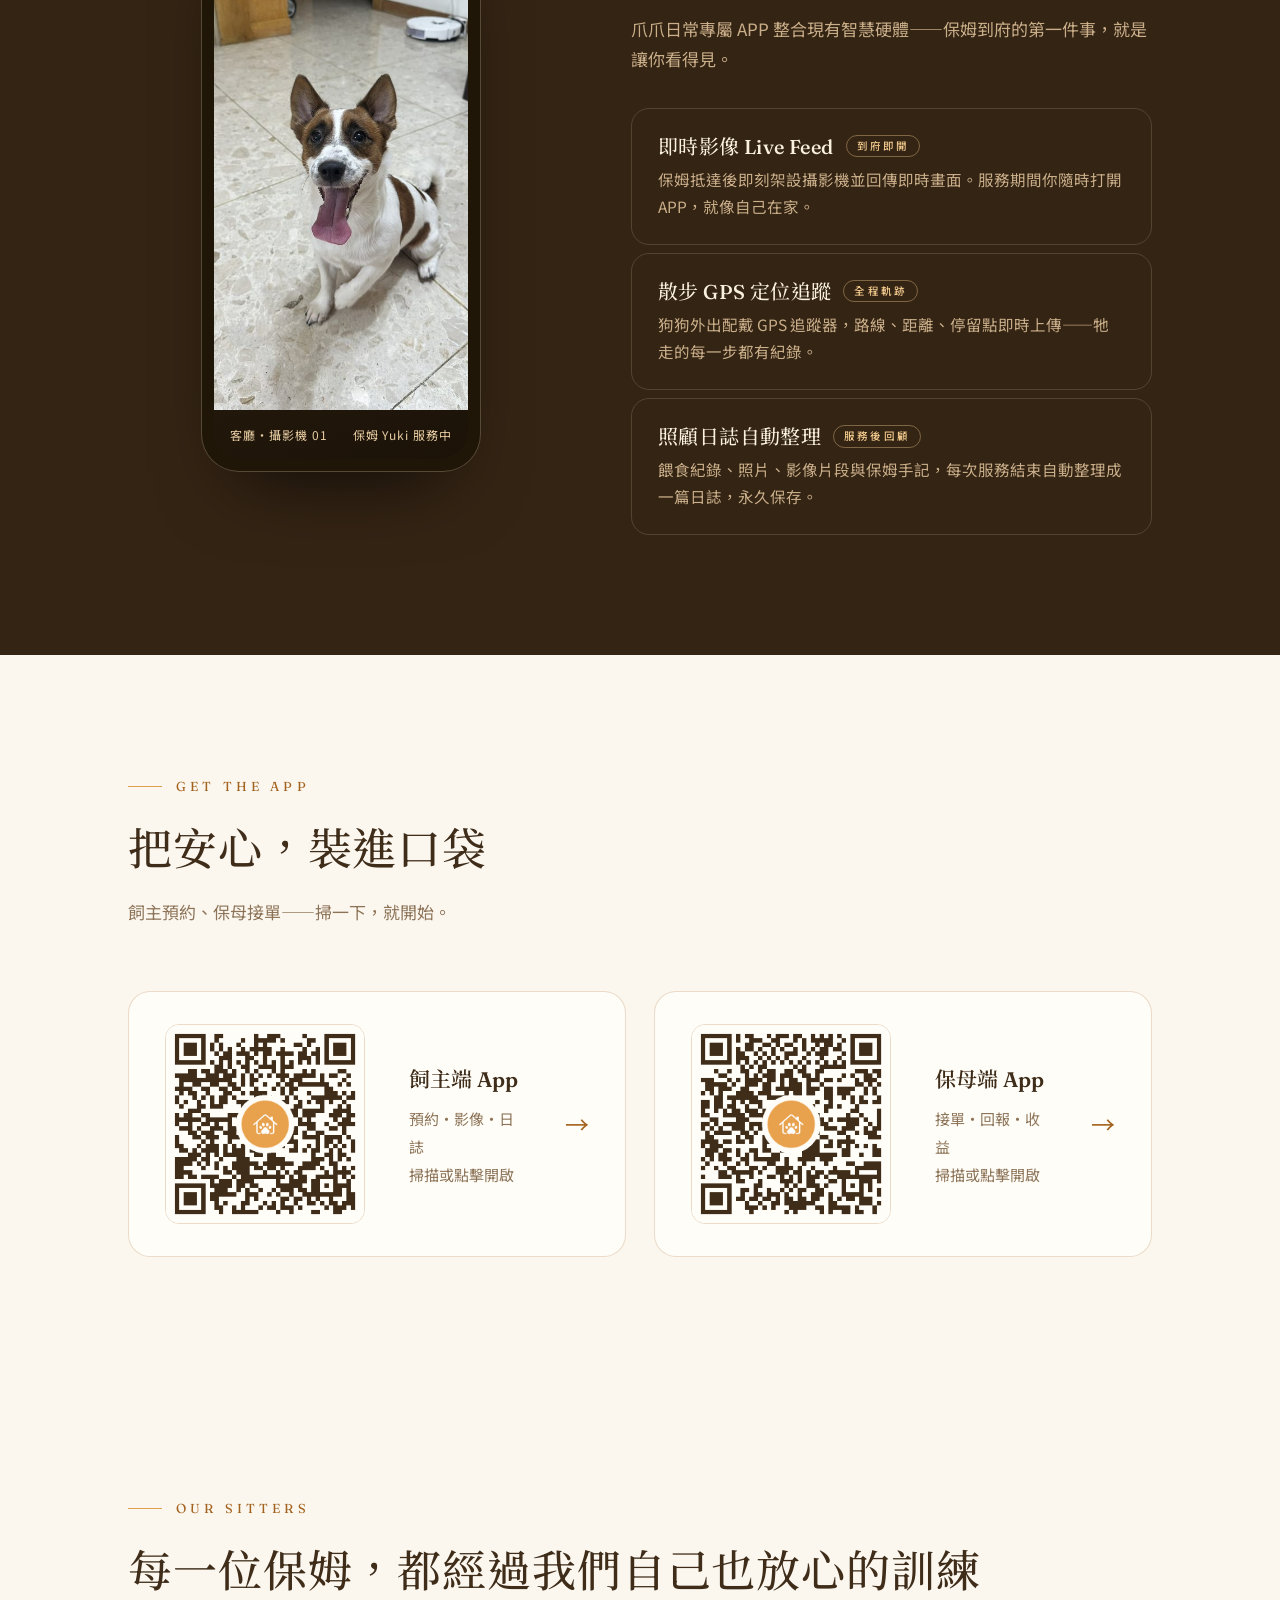
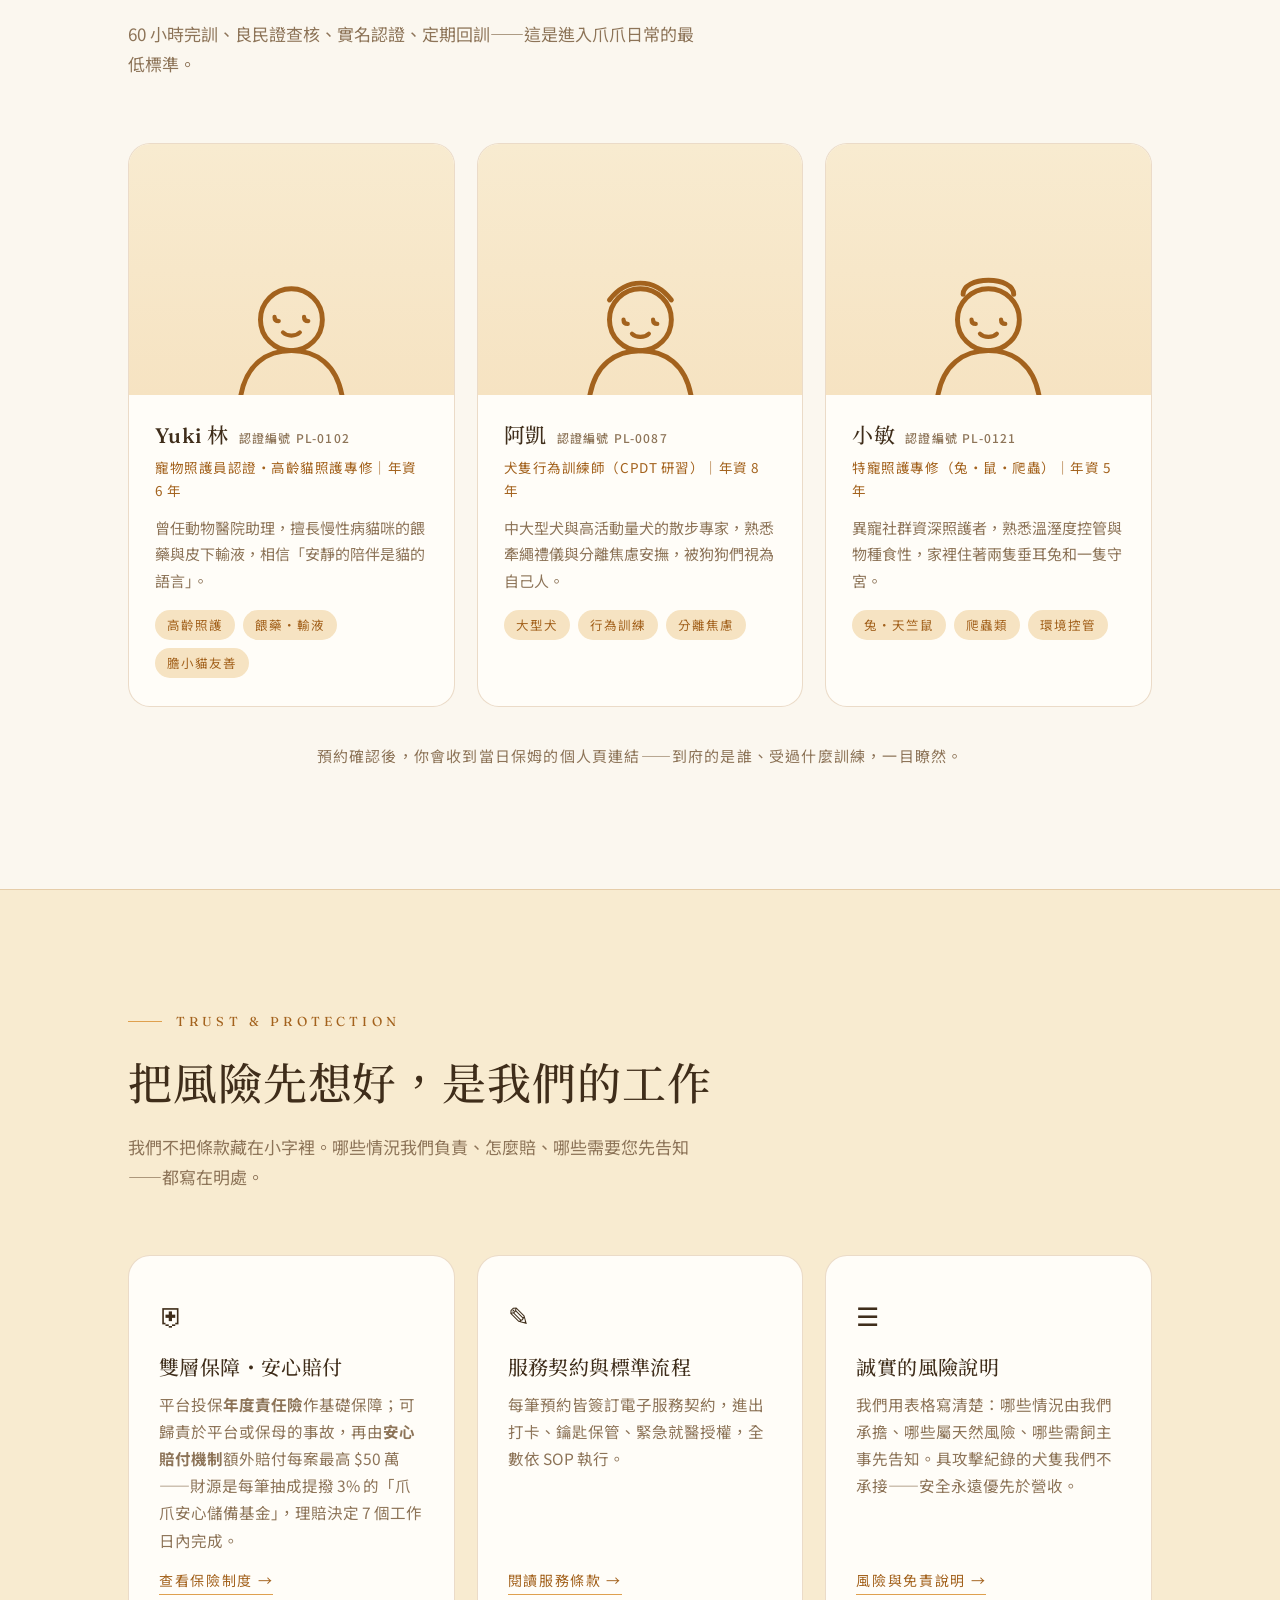
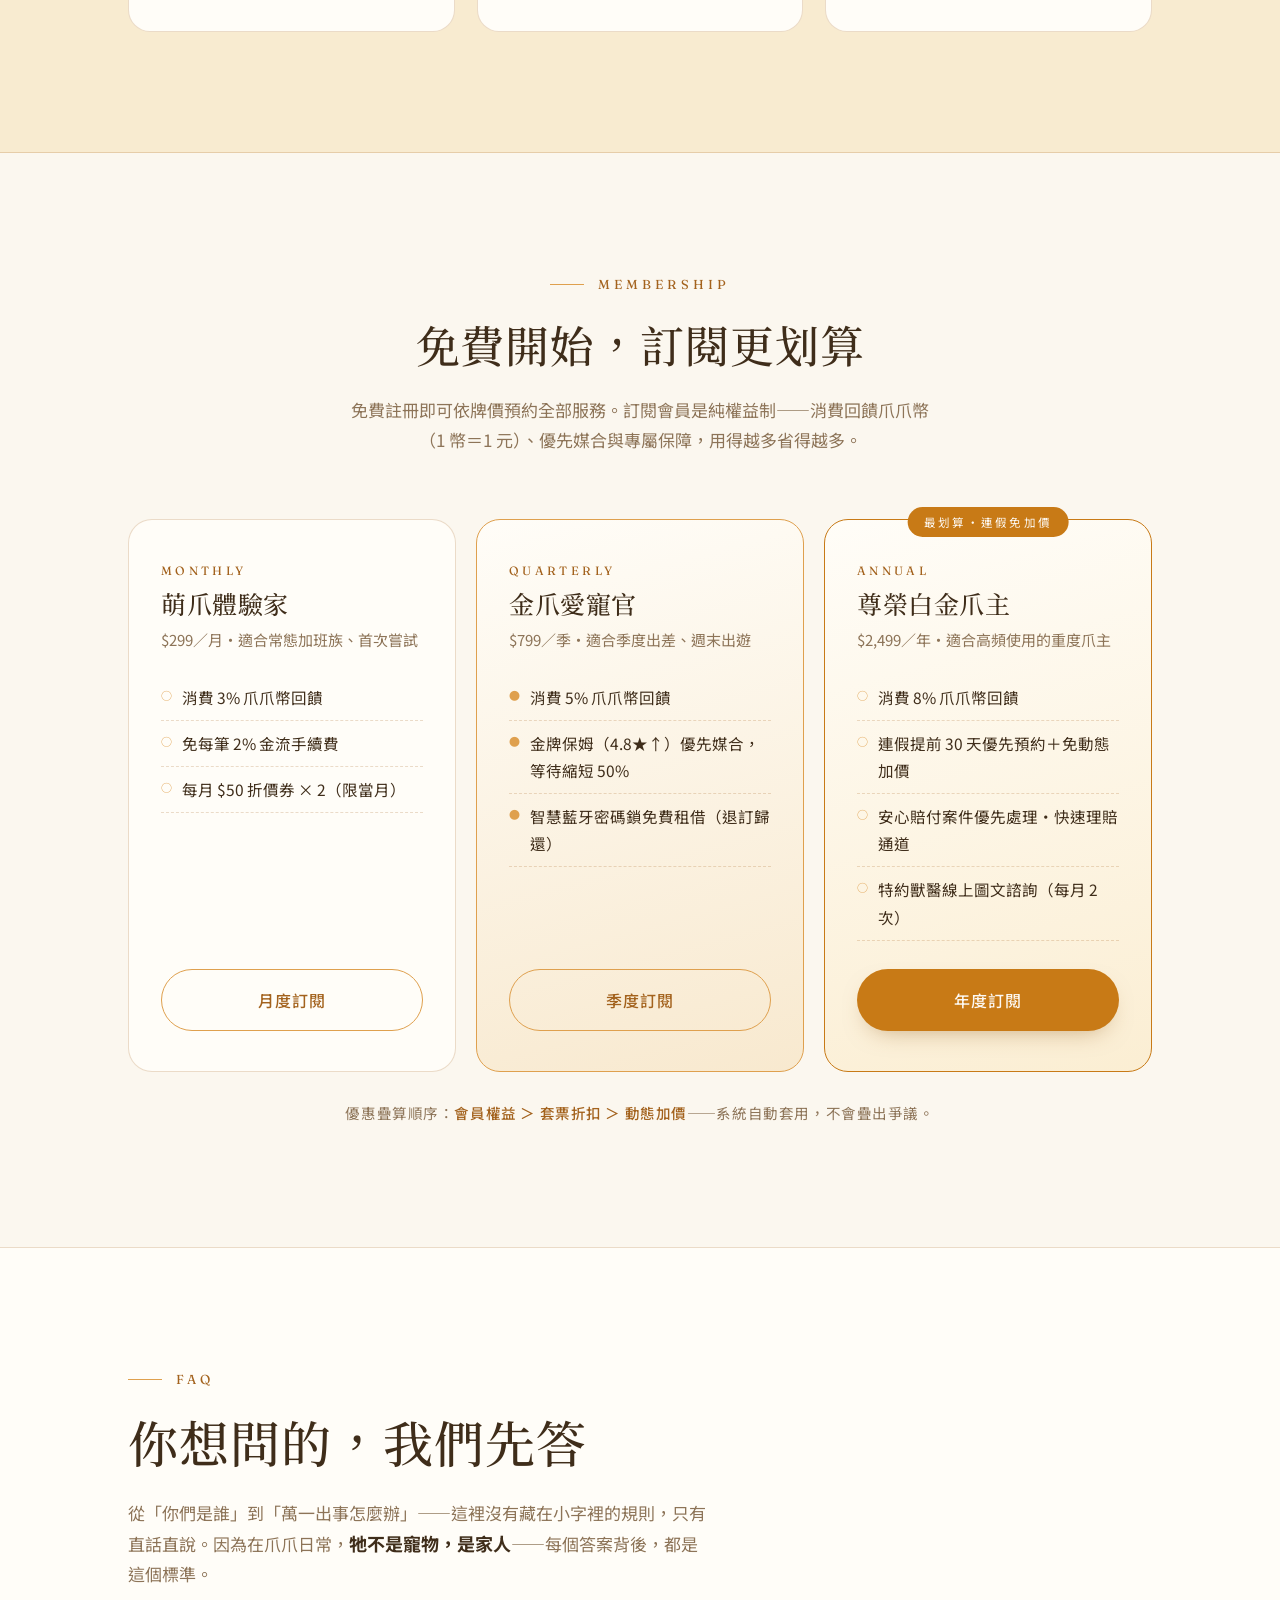
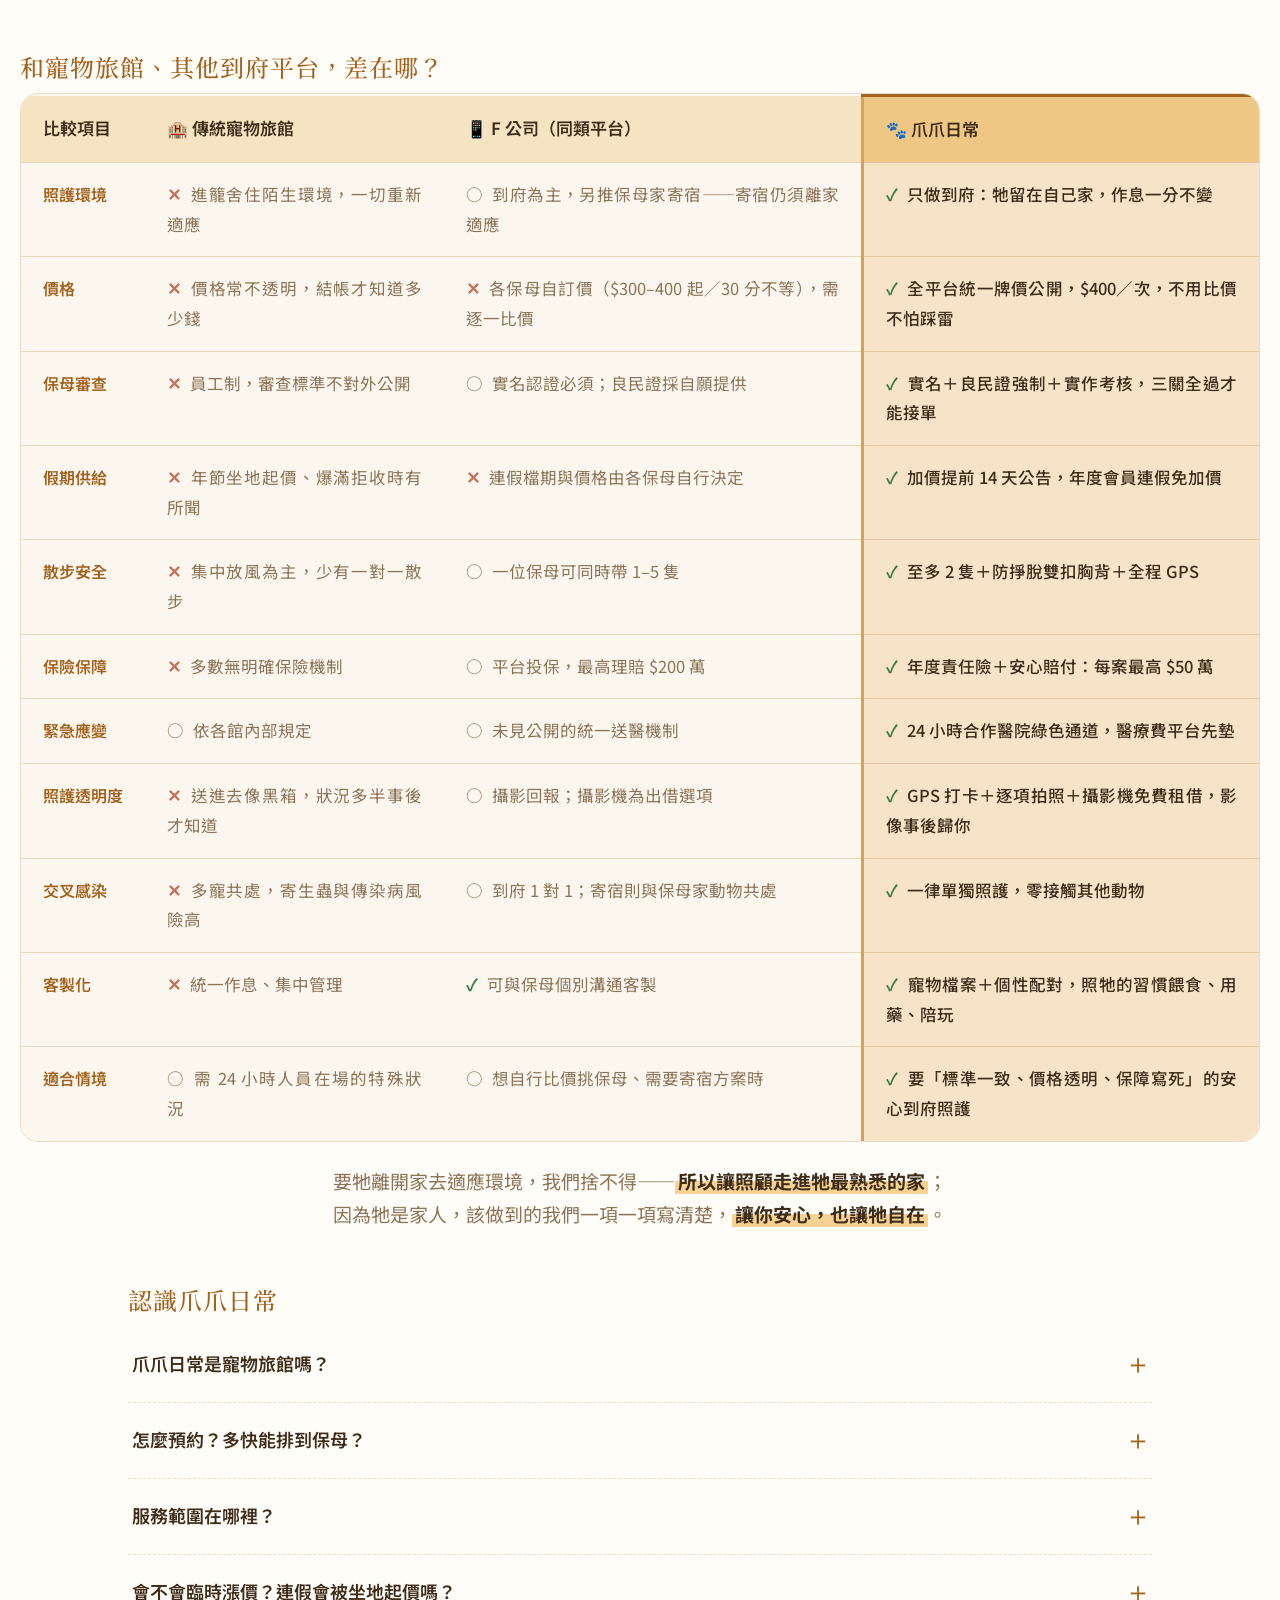
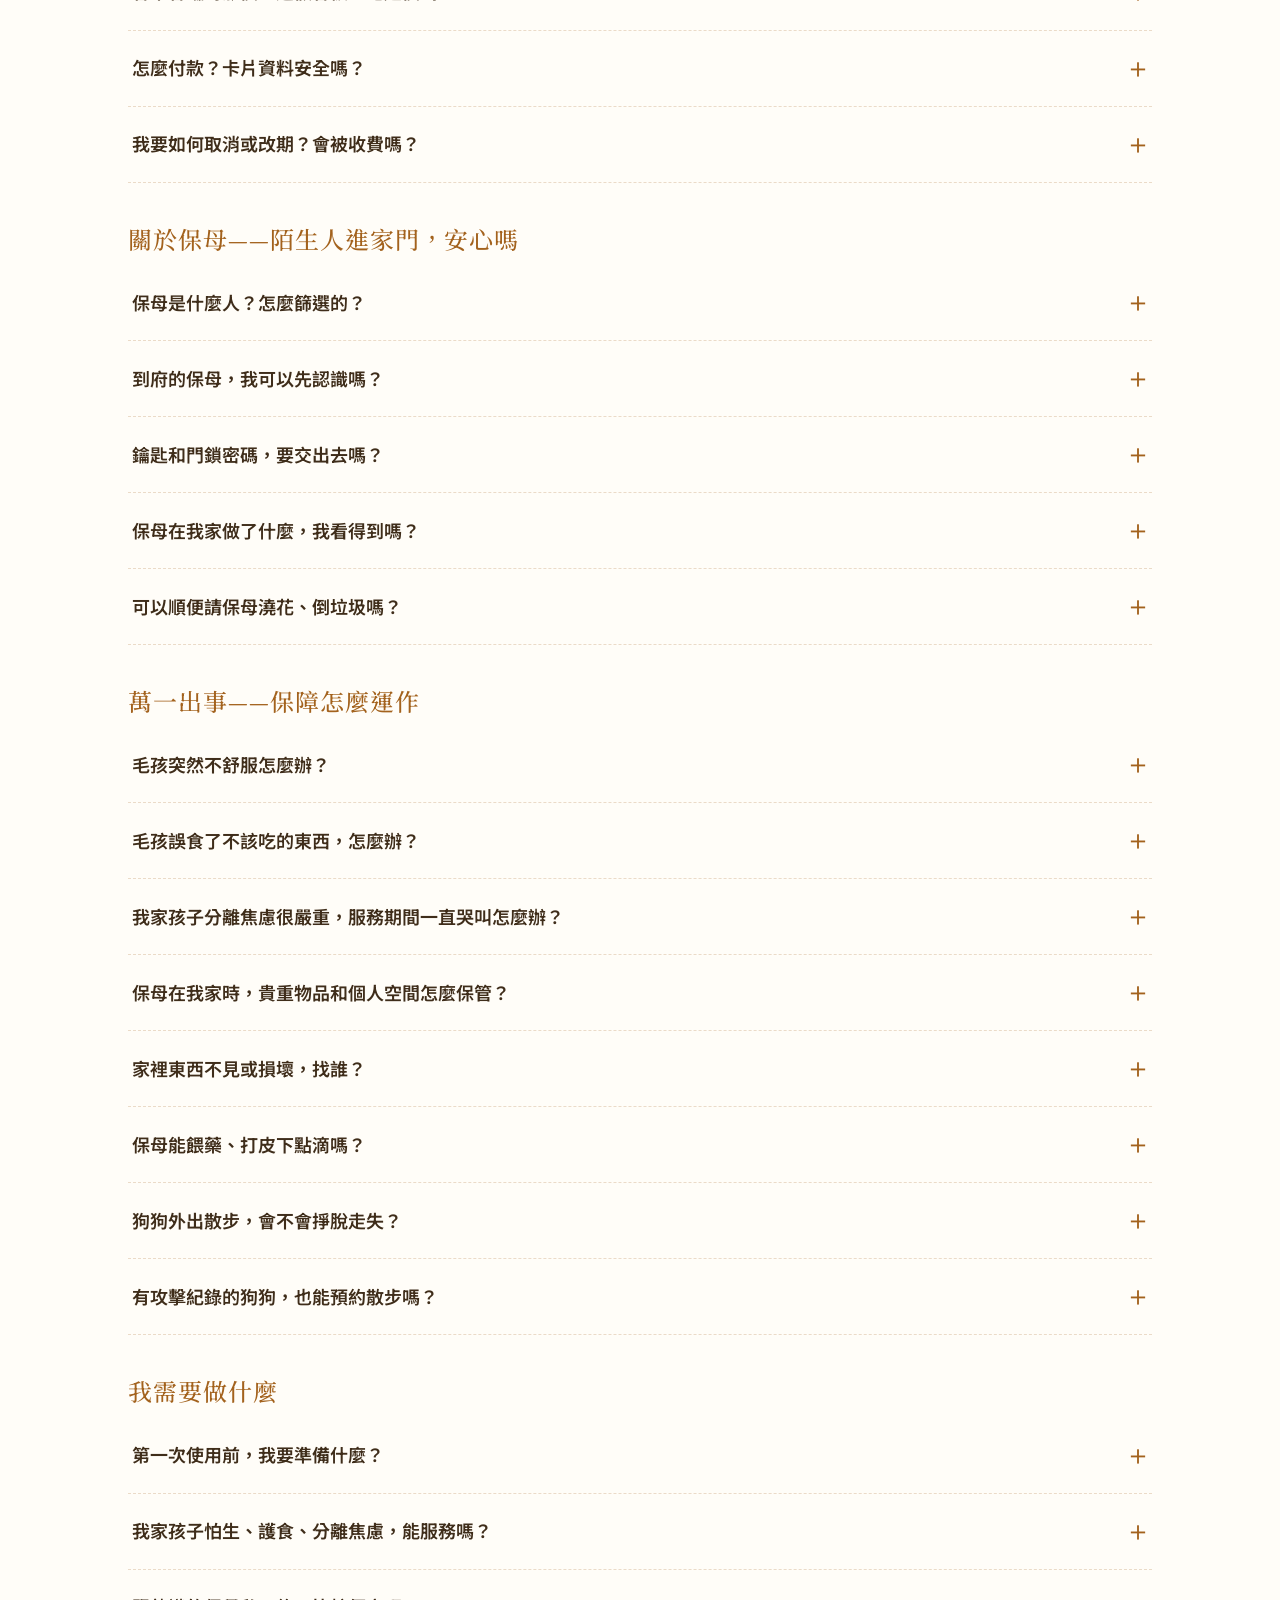
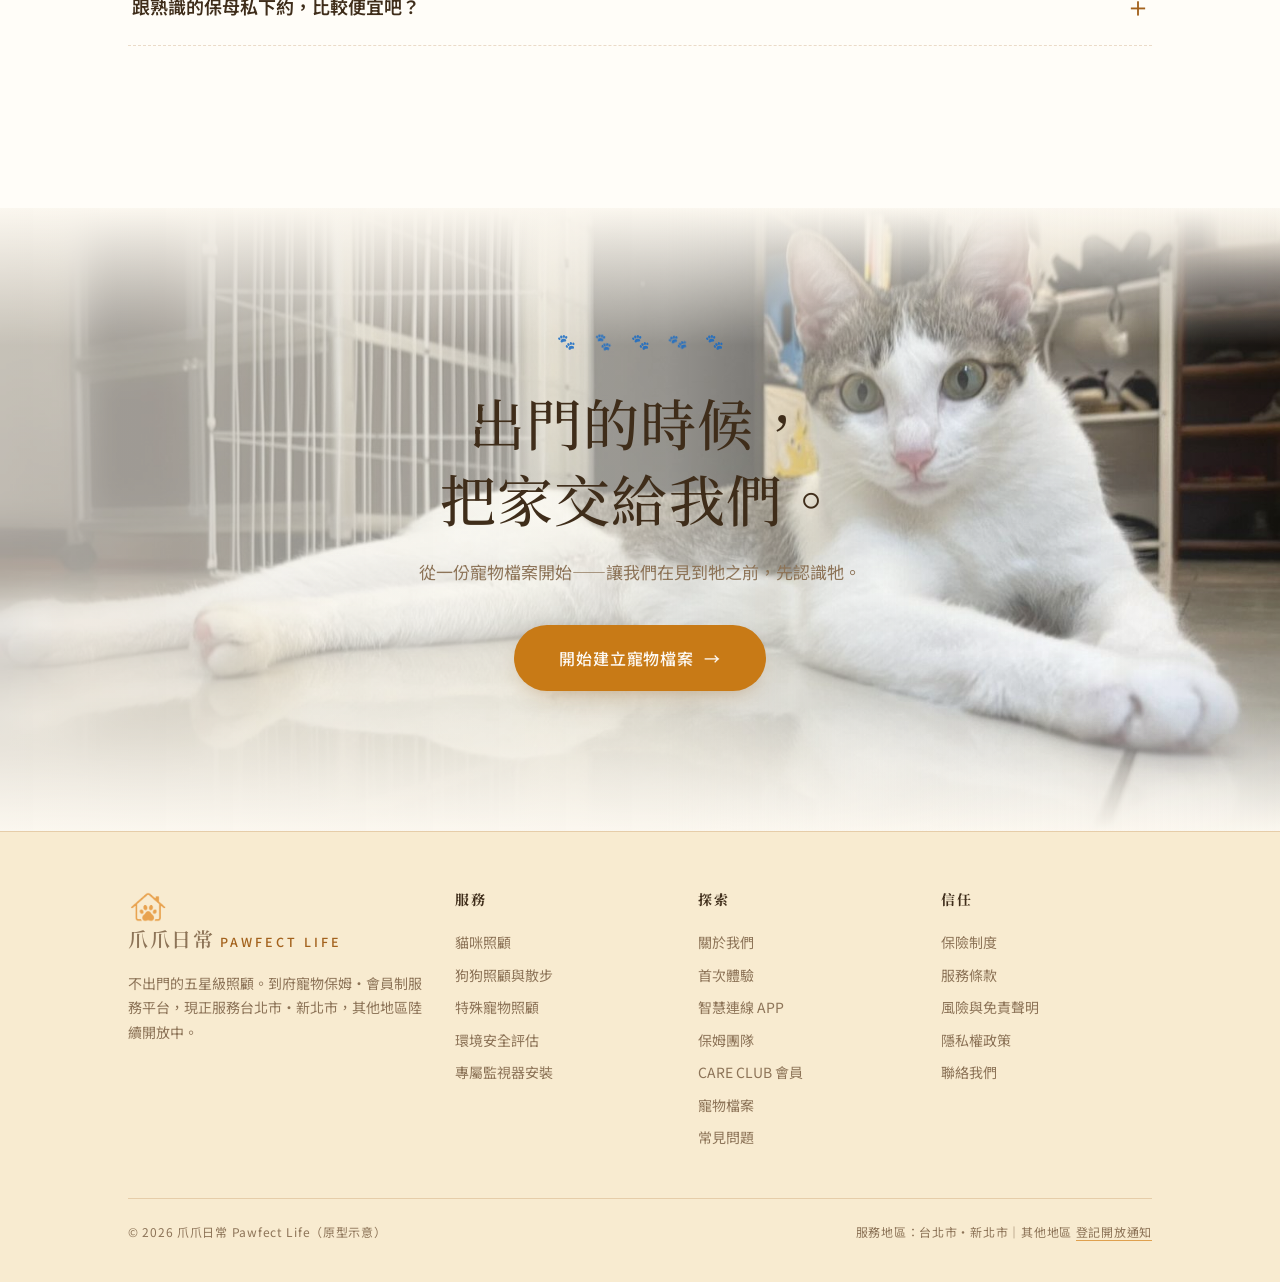
==== commit 29530ad9: "App 區塊優化：標題改「把安心，裝進口袋」、QR 放大至 200px、間距拉開、文案極簡化 Co-Authored-By: Claude Fable 5 <noreply@anthropic.com" ====
--- a/index.html
+++ b/index.html
@@ -289,14 +289,14 @@
 .app-brand img{width:42px;height:42px;border-radius:50%;box-shadow:0 8px 20px -8px rgba(0,0,0,.6)}
 
 /* ---------- get app (QR) ---------- */
-.qr-grid{display:grid;grid-template-columns:1fr 1fr;gap:20px}
+.qr-grid{display:grid;grid-template-columns:1fr 1fr;gap:28px}
 .qr-card{
-  display:flex;align-items:center;gap:clamp(18px,3vw,30px);
+  display:flex;align-items:center;gap:clamp(26px,4vw,44px);
   background:var(--paper-card);border:1.5px solid var(--hairline);border-radius:22px;
-  padding:26px 30px;transition:transform .25s,border-color .25s,box-shadow .25s;
+  padding:32px 36px;transition:transform .25s,border-color .25s,box-shadow .25s;
 }
 .qr-card:hover{transform:translateY(-3px);border-color:var(--wood);box-shadow:0 22px 40px -26px rgba(163,98,29,.5)}
-.qr-card img{width:clamp(110px,14vw,150px);height:auto;border-radius:14px;border:1px solid var(--hairline);flex-shrink:0}
+.qr-card img{width:clamp(150px,19vw,200px);height:auto;border-radius:14px;border:1px solid var(--hairline);flex-shrink:0}
 .qr-txt{flex:1}
 .qr-txt b{display:block;font-family:var(--serif);font-size:21px;font-weight:600;color:var(--ink);margin-bottom:6px}
 .qr-txt span{font-size:15px;color:var(--ink-soft);line-height:1.8}
@@ -670,18 +670,18 @@
   <div class="wrap">
     <div class="sec-head rv">
       <p class="eyebrow">Get The App</p>
-      <h2 class="sec-title">用 App，更輕鬆</h2>
-      <p class="sec-lead">掃描 QR Code 直接開啟——飼主與保母各有專屬入口，預約、接單、即時影像都在手機裡。</p>
+      <h2 class="sec-title">把安心，裝進口袋</h2>
+      <p class="sec-lead">飼主預約、保母接單——掃一下，就開始。</p>
     </div>
     <div class="qr-grid">
       <a class="qr-card rv" href="https://adam131411-lang.github.io/pawstay-proposal/app/" target="_blank" rel="noopener">
         <img src="assets/qr/qr-owner.png?v=1" alt="飼主端 App QR Code">
-        <span class="qr-txt"><b>飼主端 App</b><span>預約照護・即時影像・照顧日誌<br>掃描或點擊開啟</span></span>
+        <span class="qr-txt"><b>飼主端 App</b><span>預約・影像・日誌<br>掃描或點擊開啟</span></span>
         <span class="qr-arrow">→</span>
       </a>
       <a class="qr-card rv" href="https://adam131411-lang.github.io/pawstay-proposal/sitter/" target="_blank" rel="noopener">
         <img src="assets/qr/qr-sitter.png?v=1" alt="保母端 App QR Code">
-        <span class="qr-txt"><b>保母端 App</b><span>自由接單・檢核回報・收益錢包<br>掃描或點擊開啟</span></span>
+        <span class="qr-txt"><b>保母端 App</b><span>接單・回報・收益<br>掃描或點擊開啟</span></span>
         <span class="qr-arrow">→</span>
       </a>
     </div>
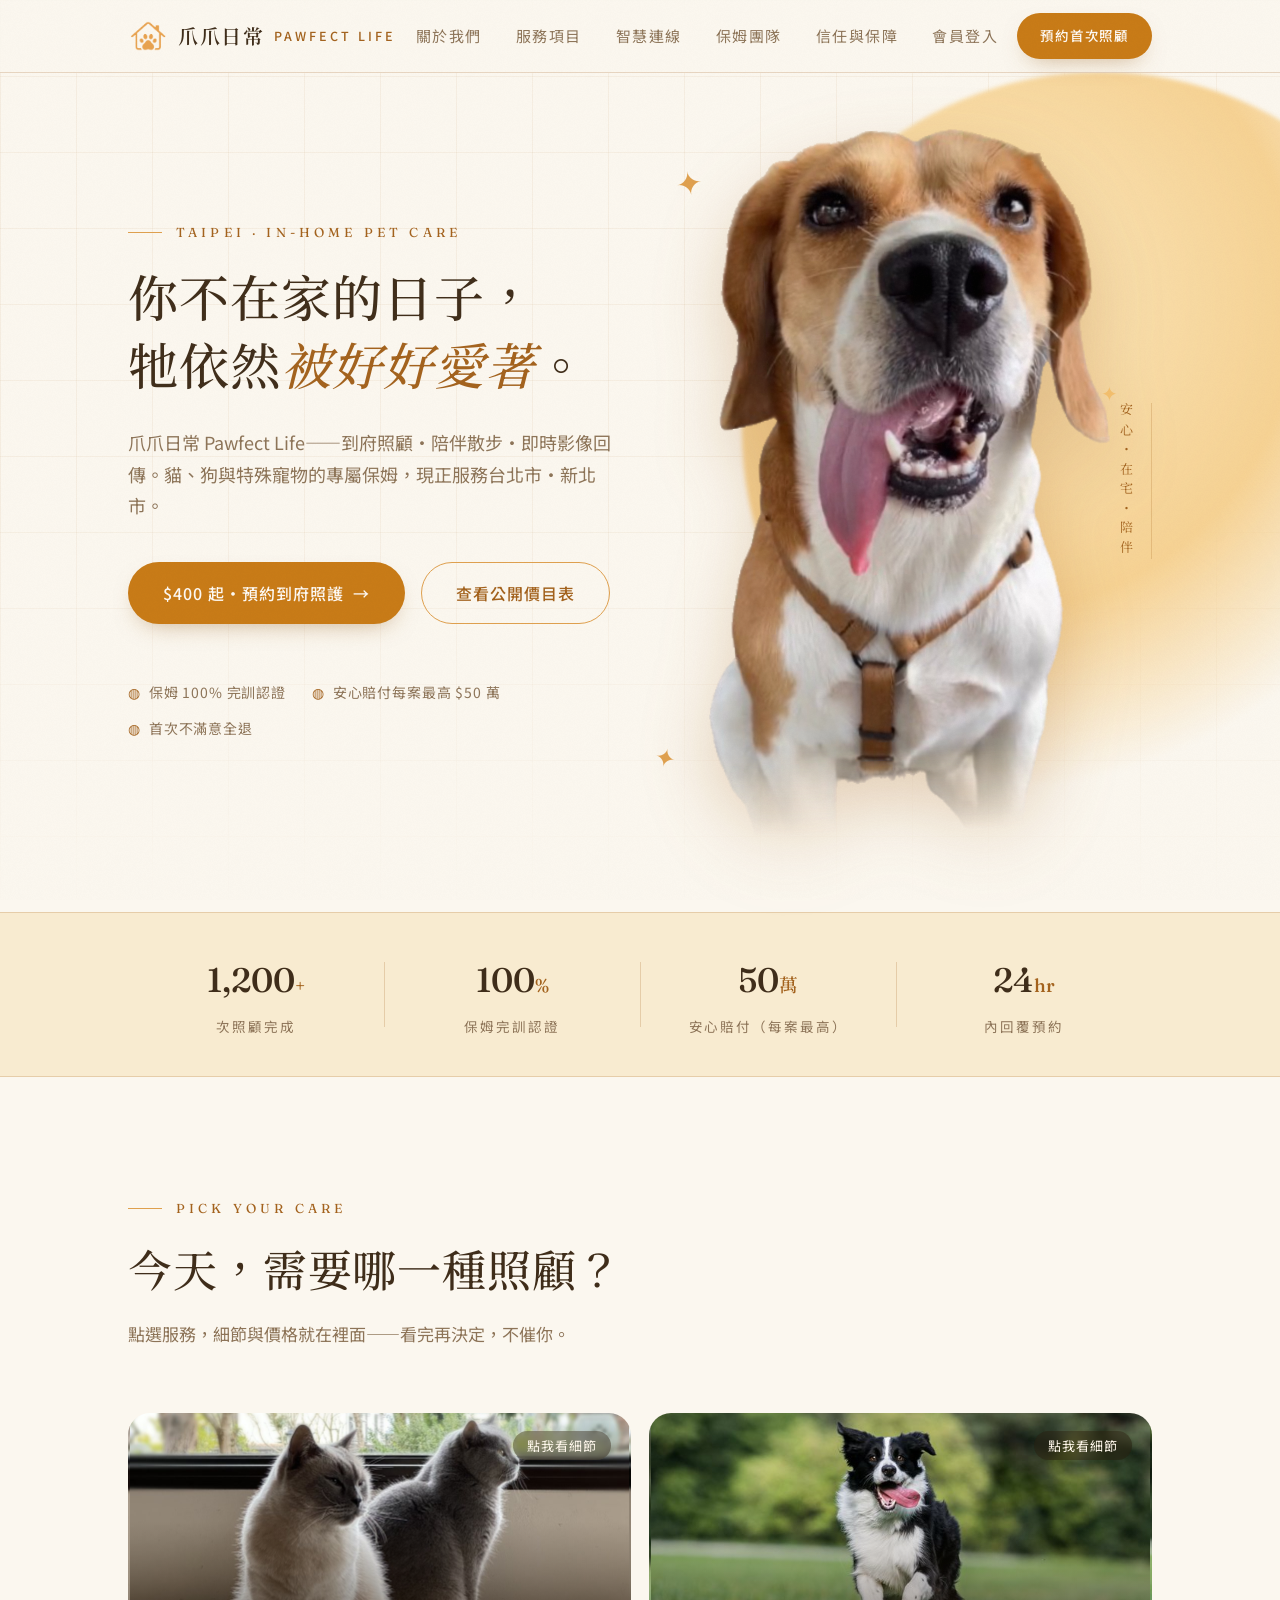
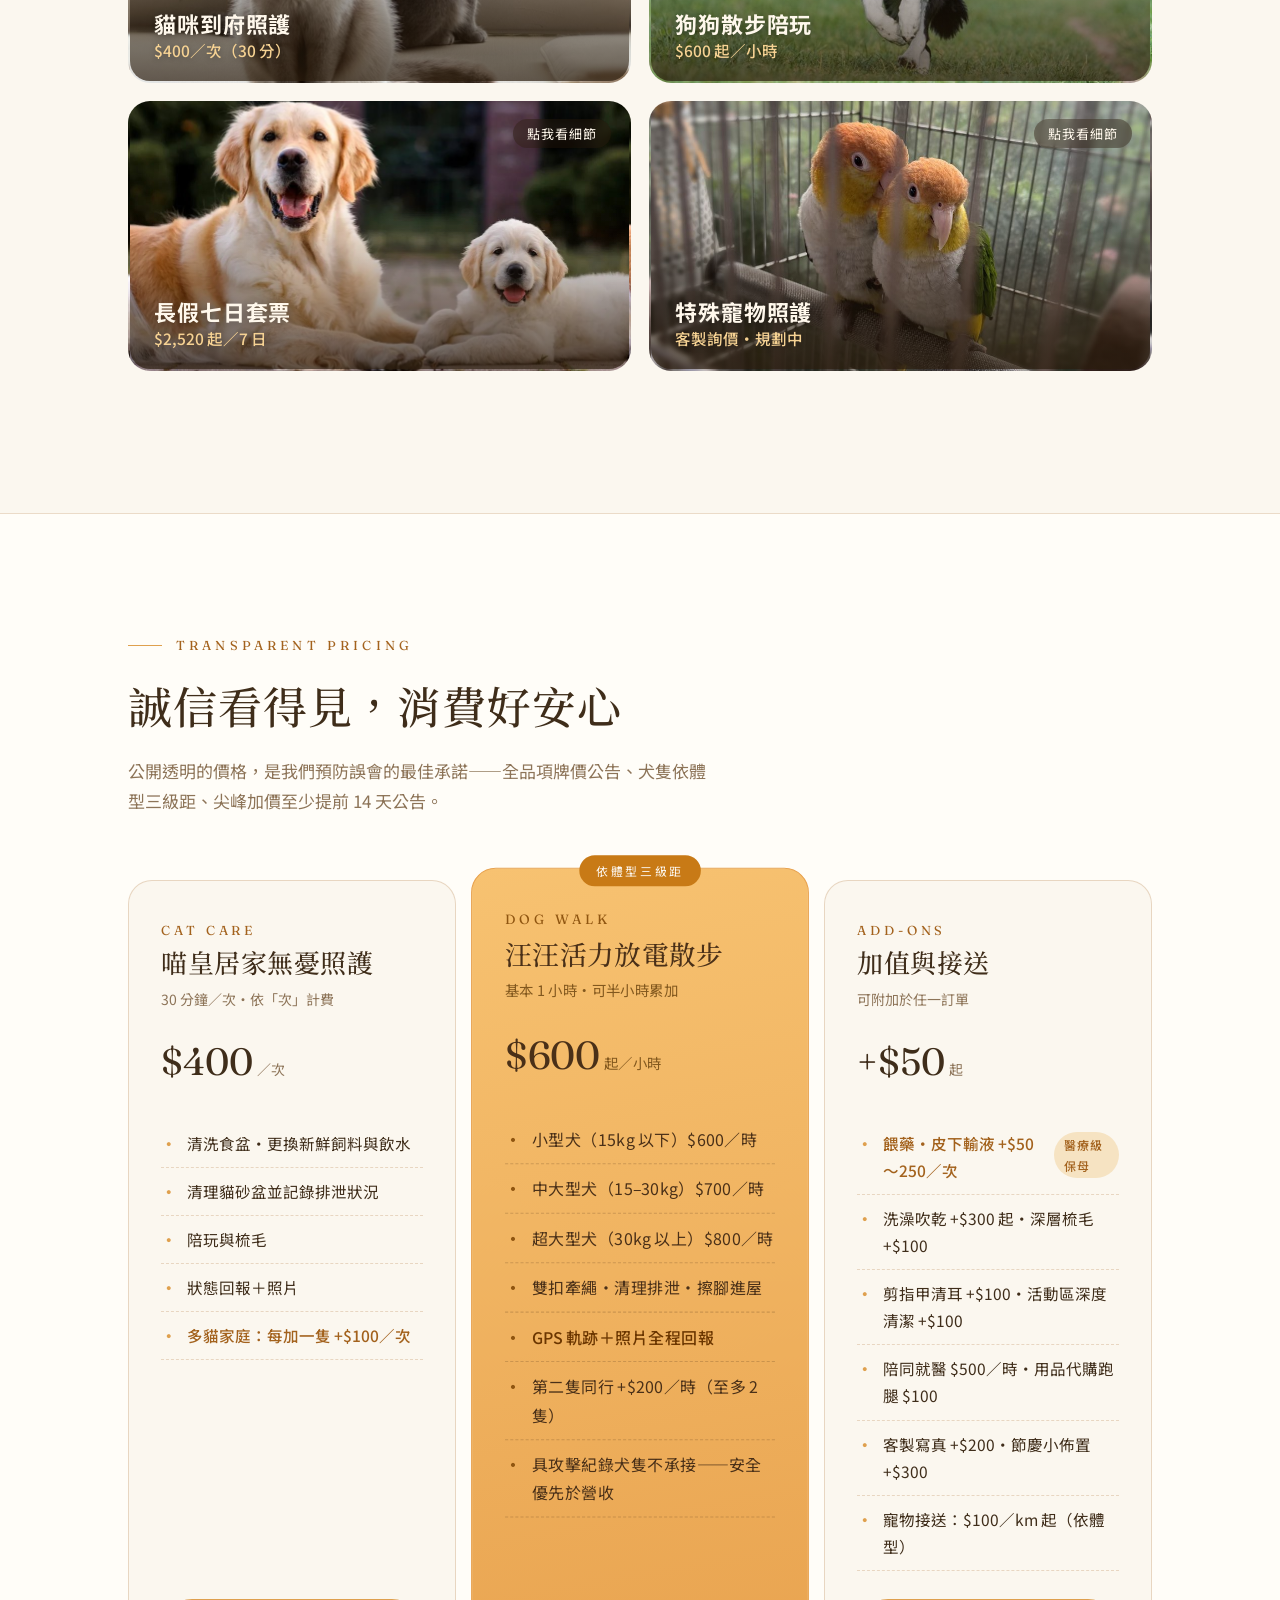
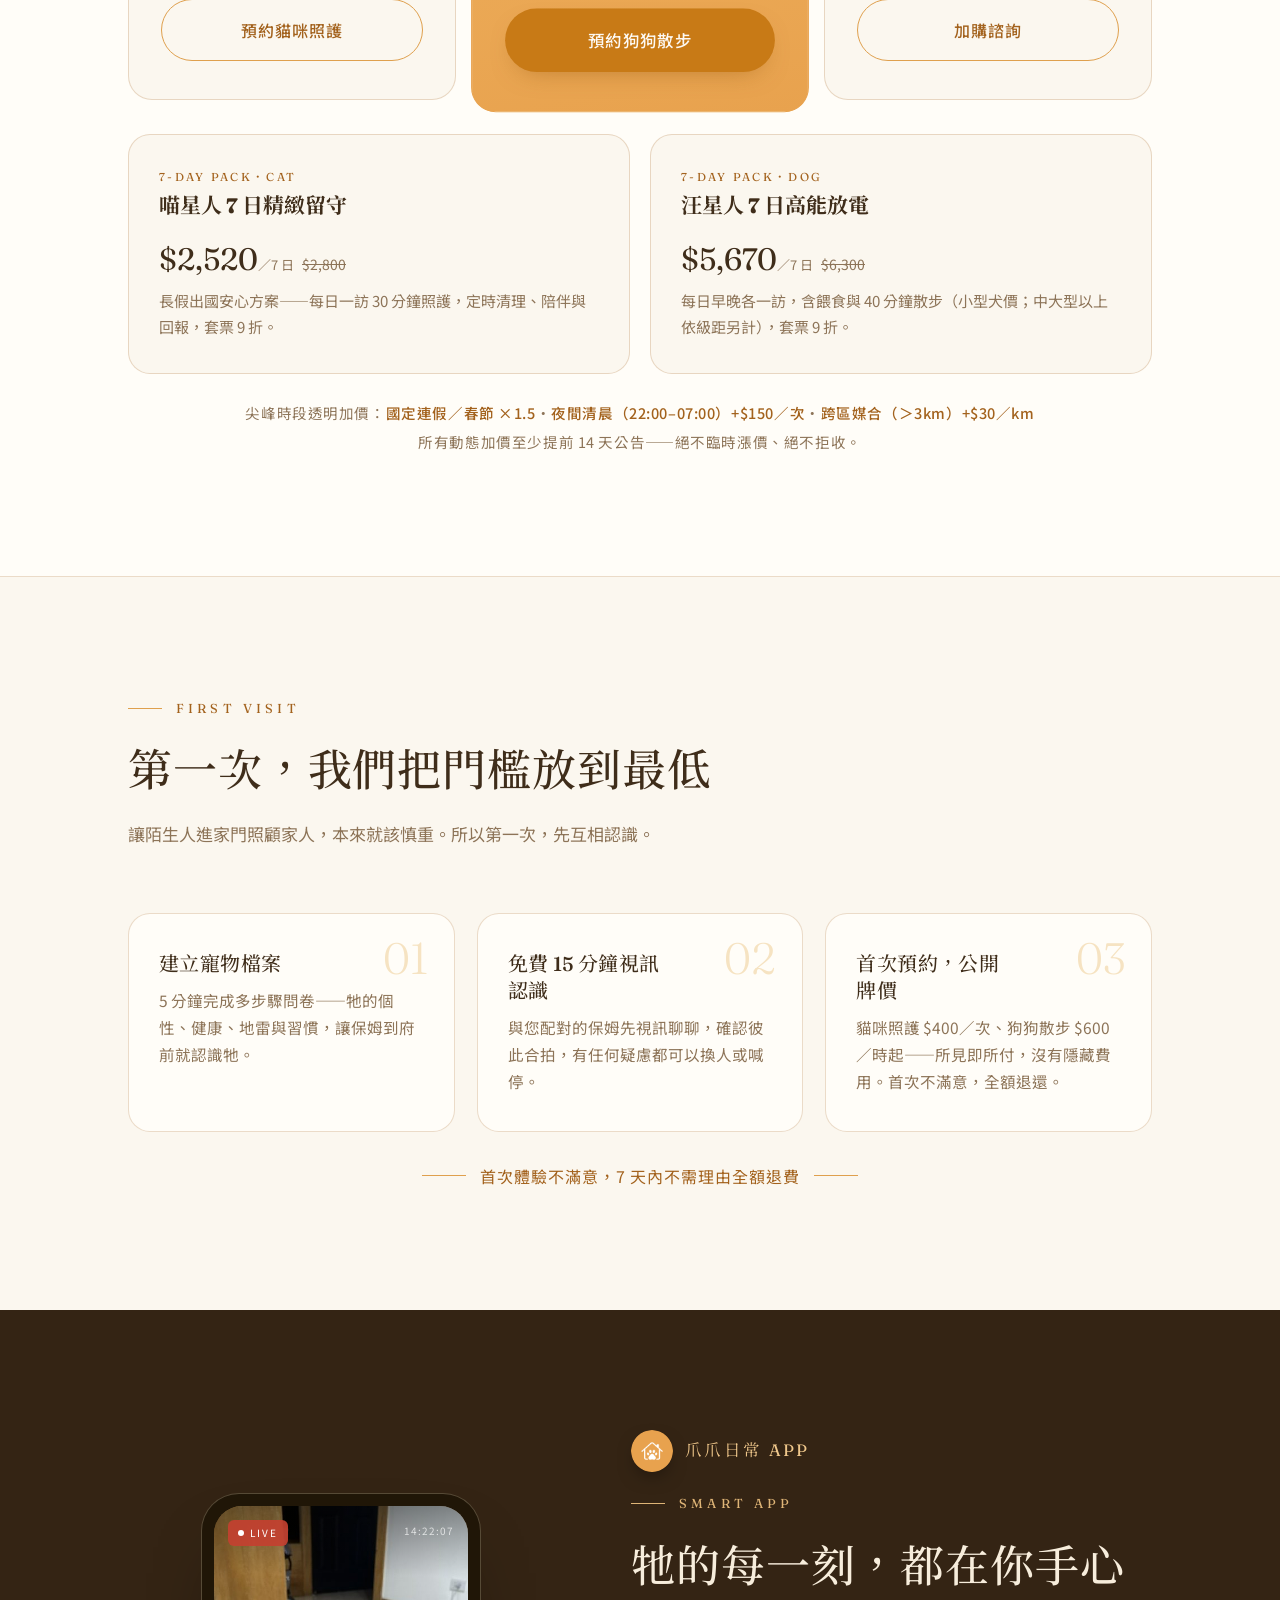
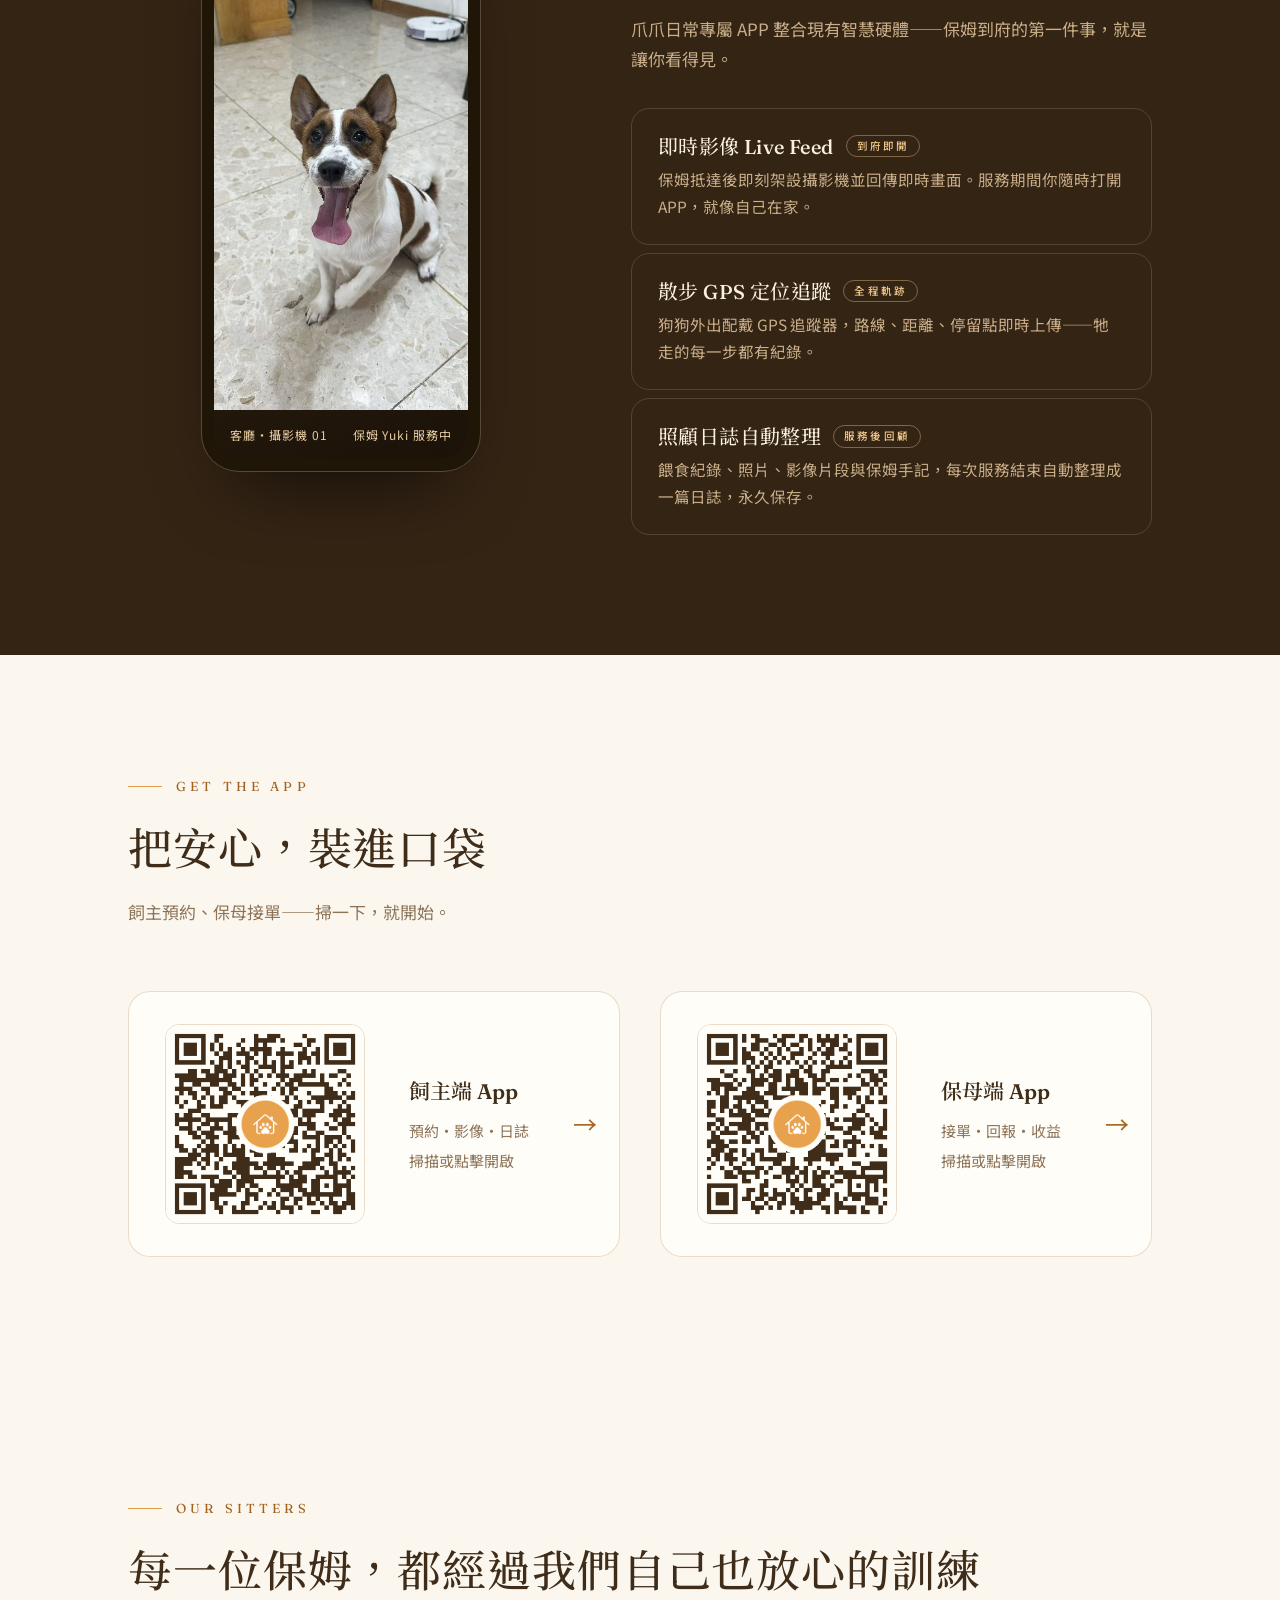
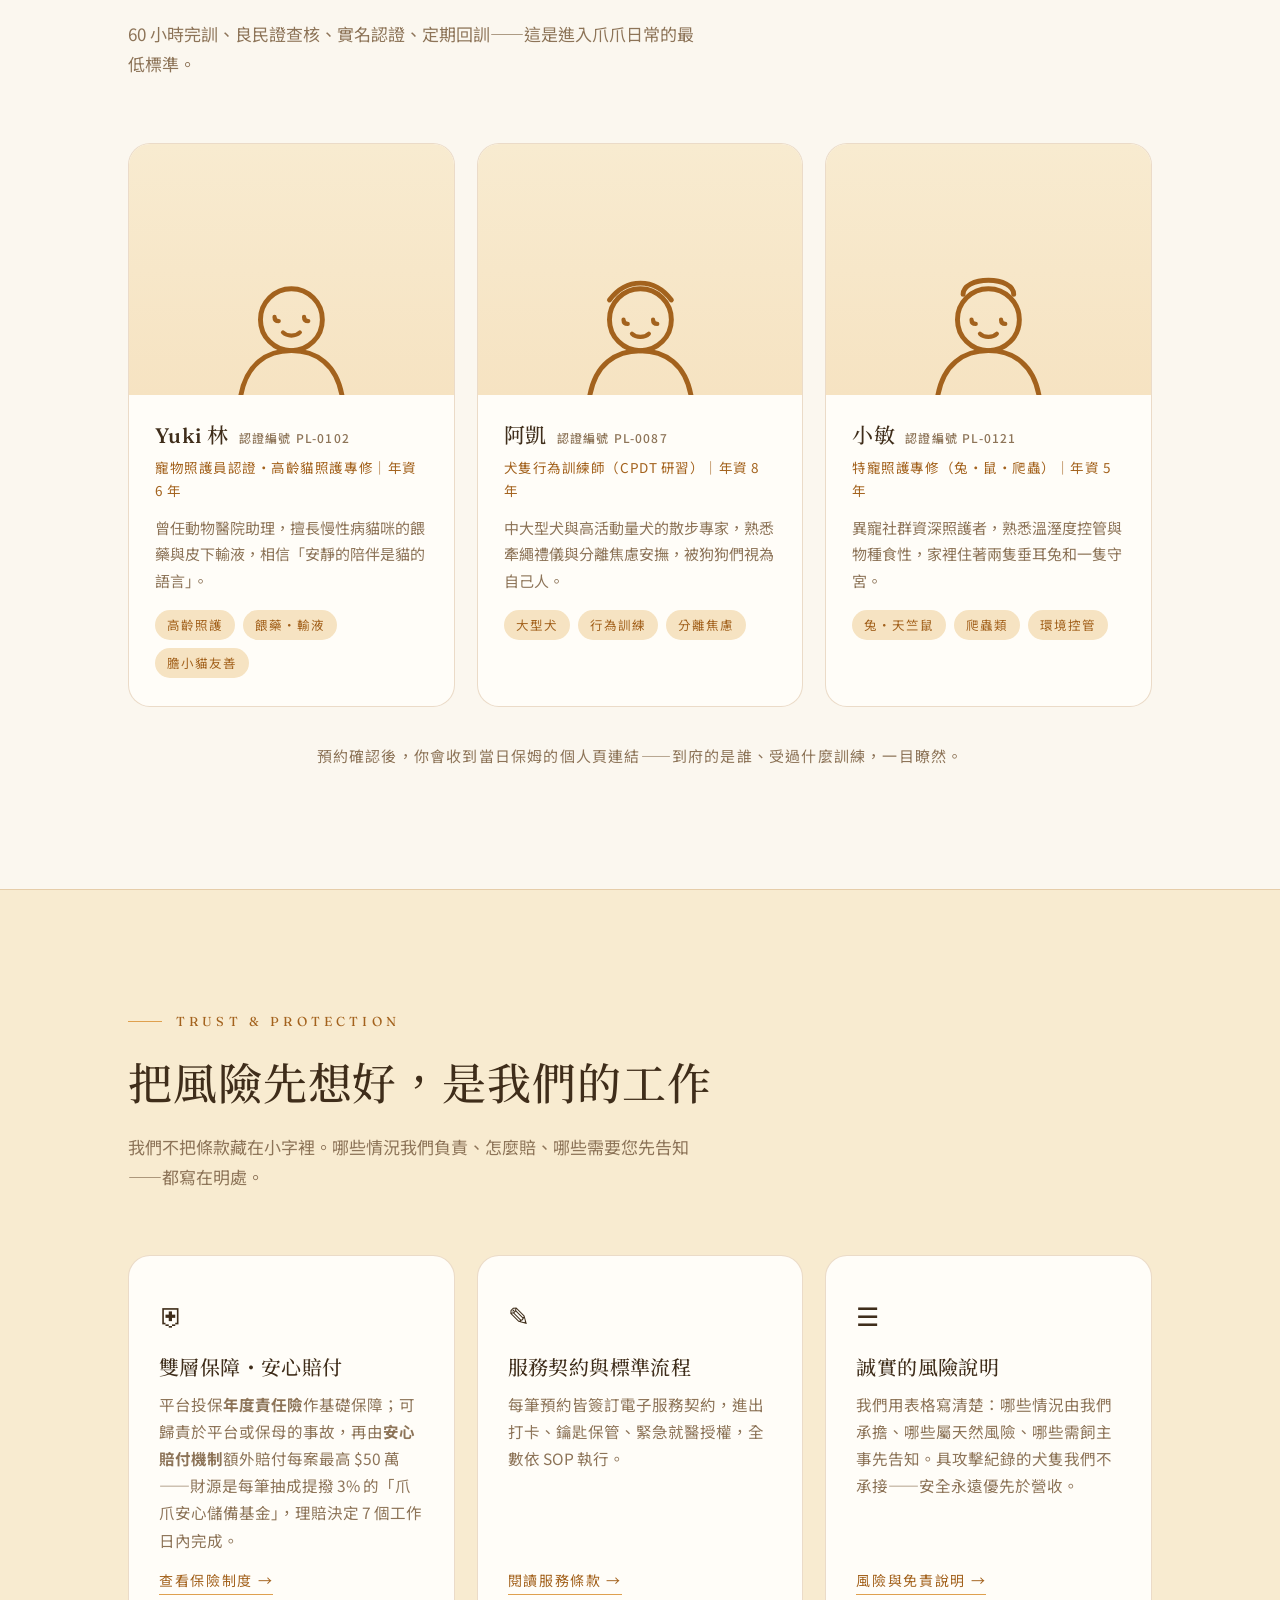
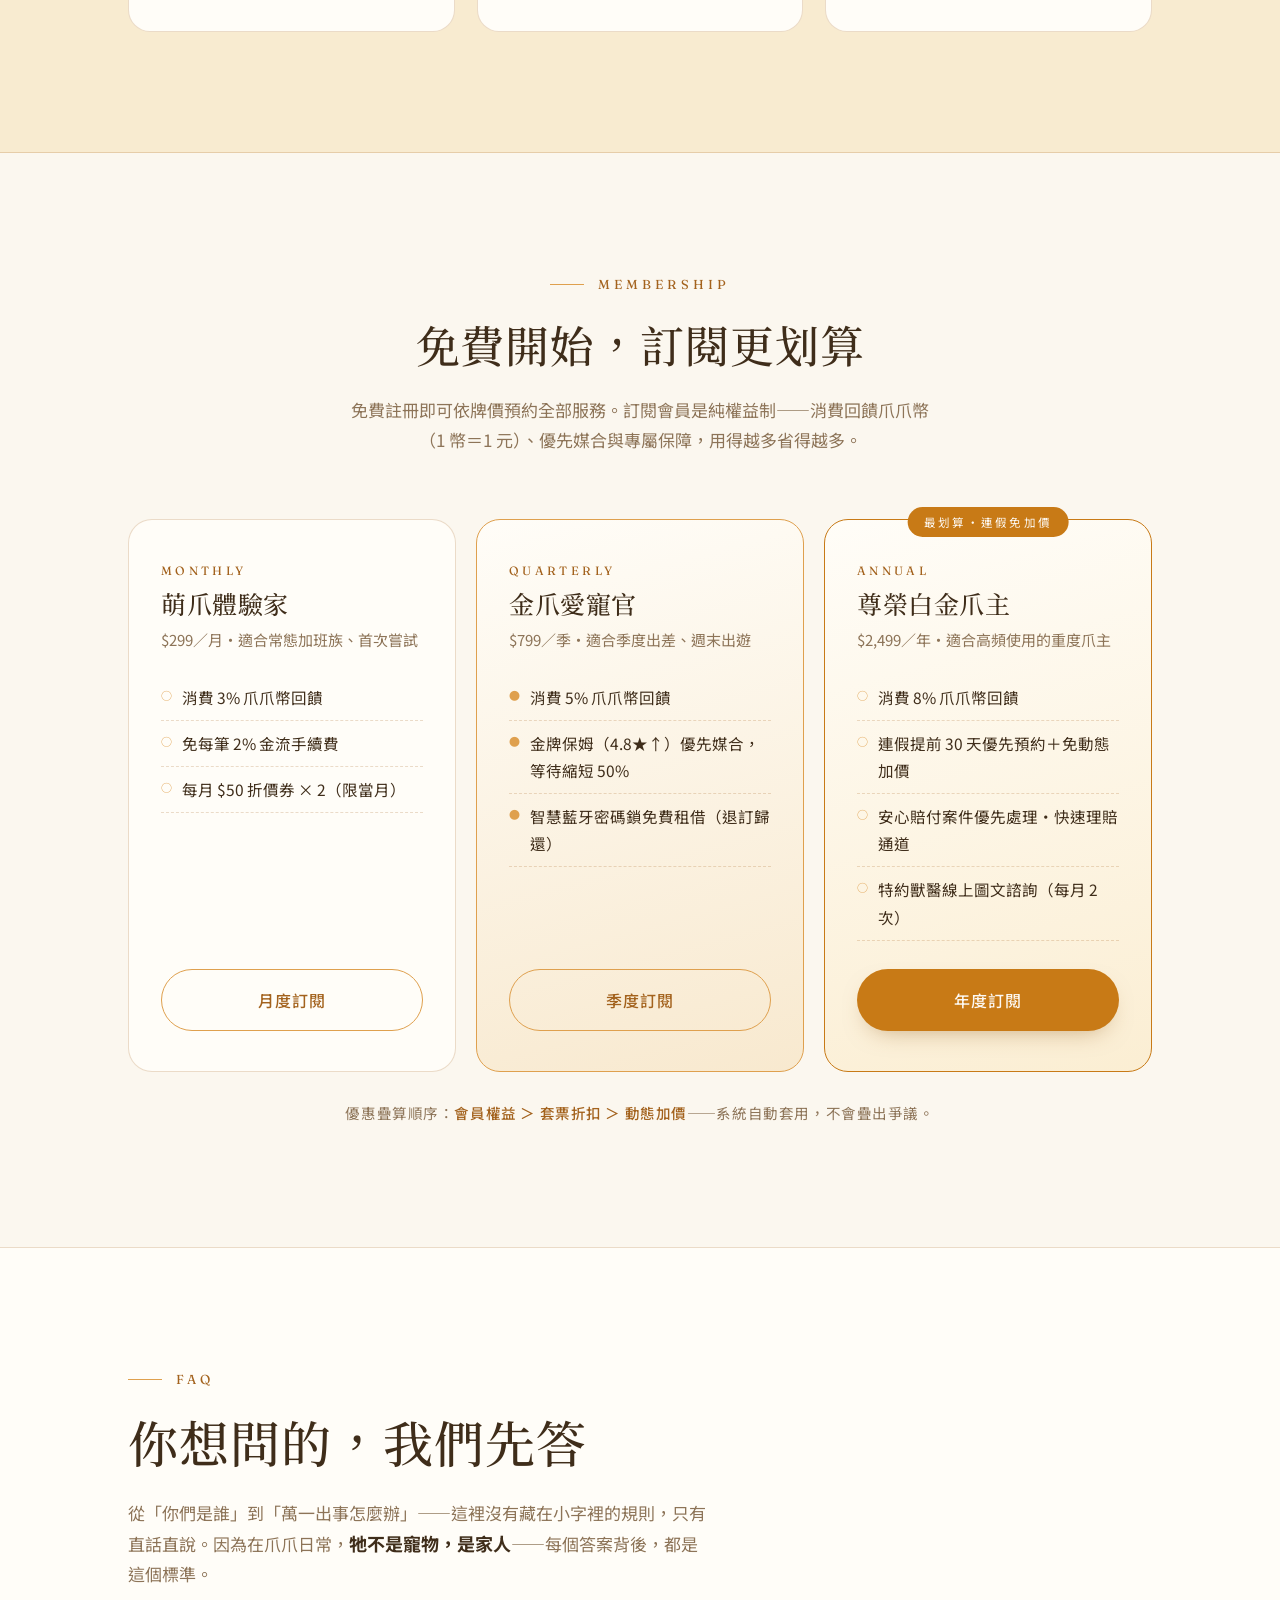
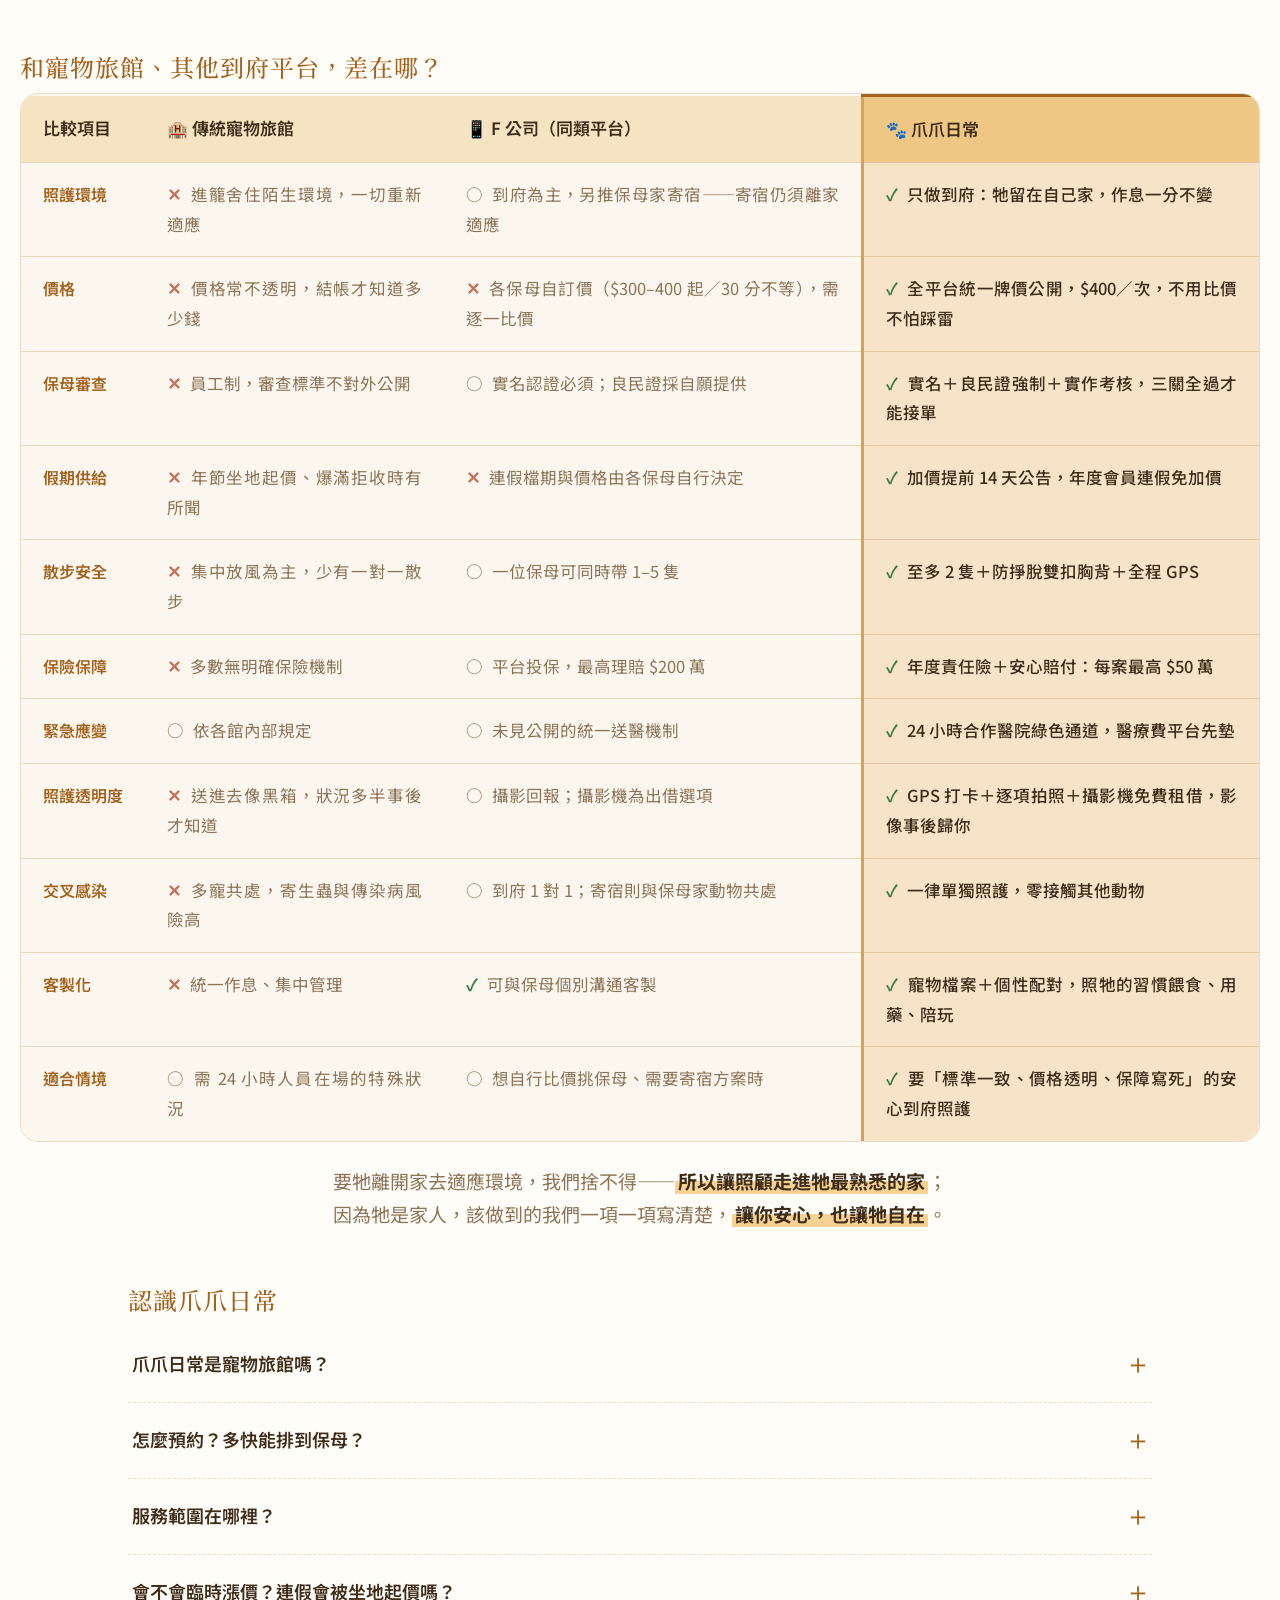
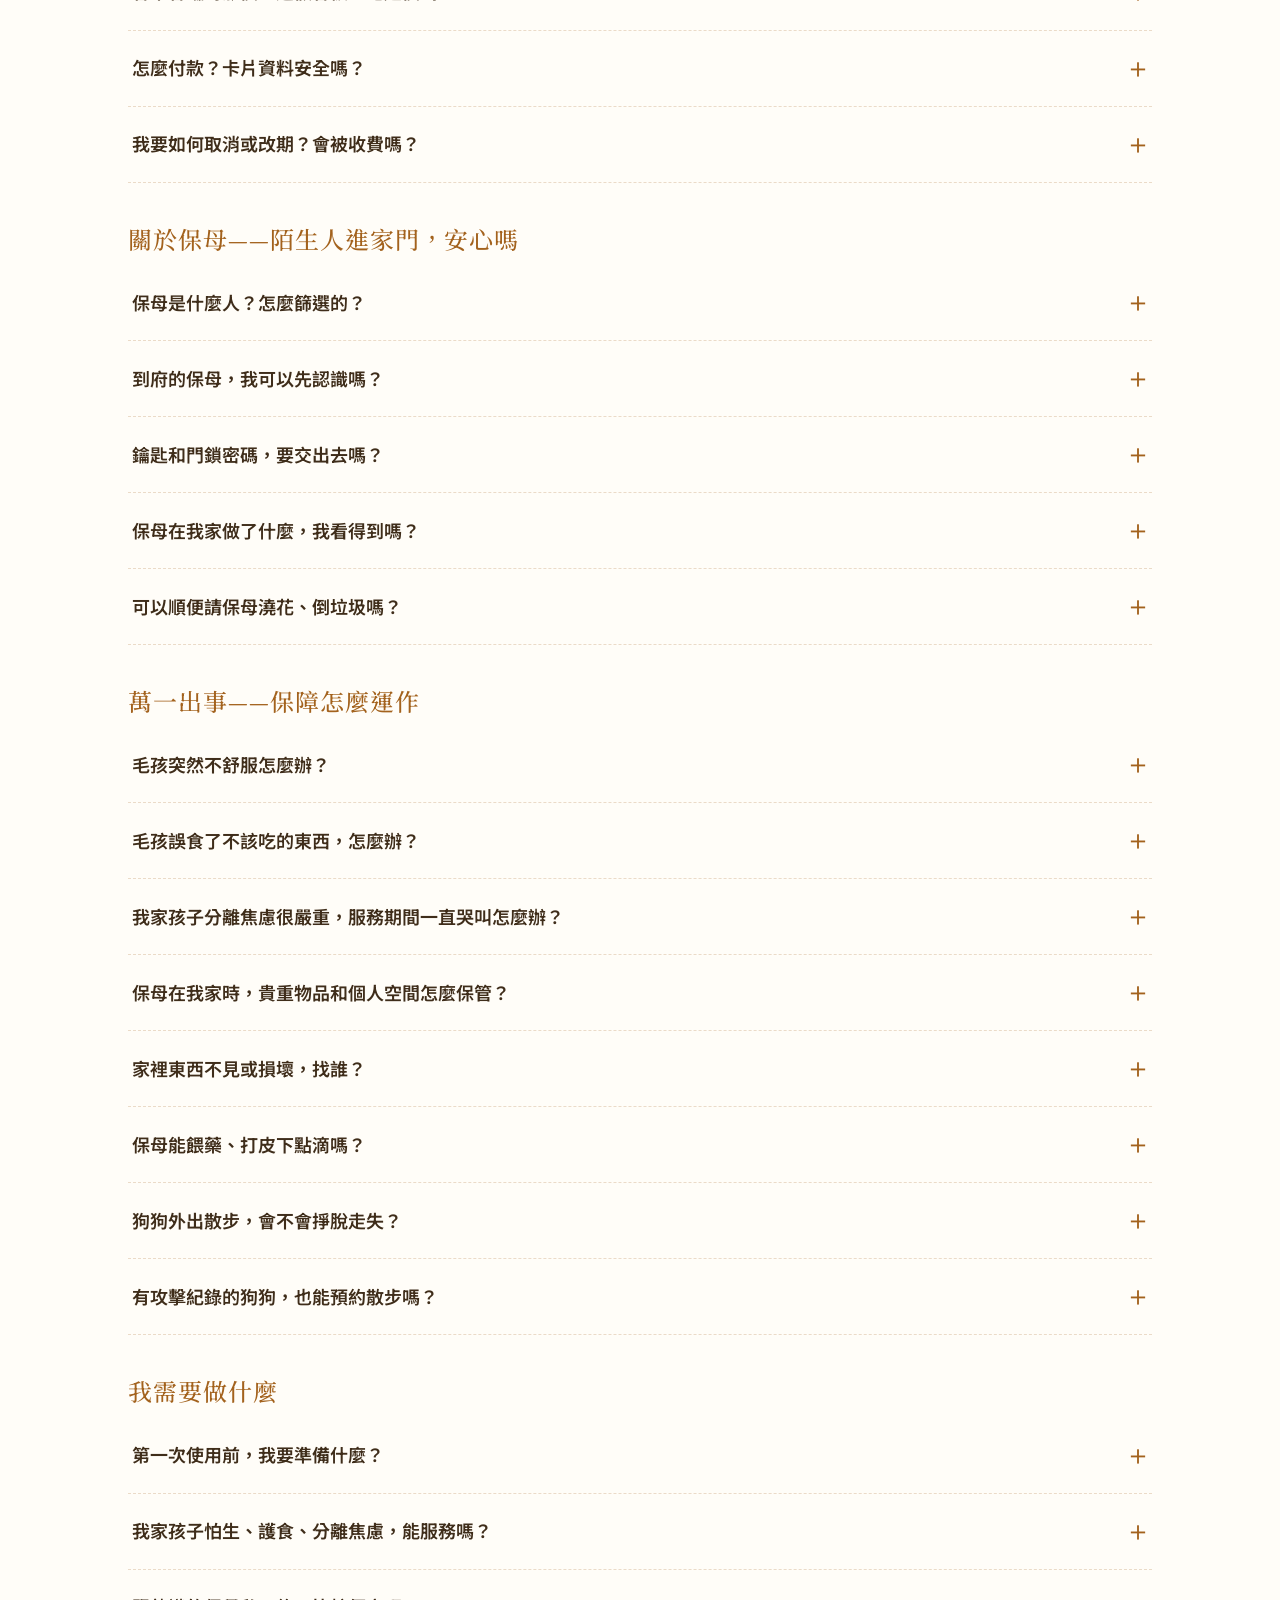
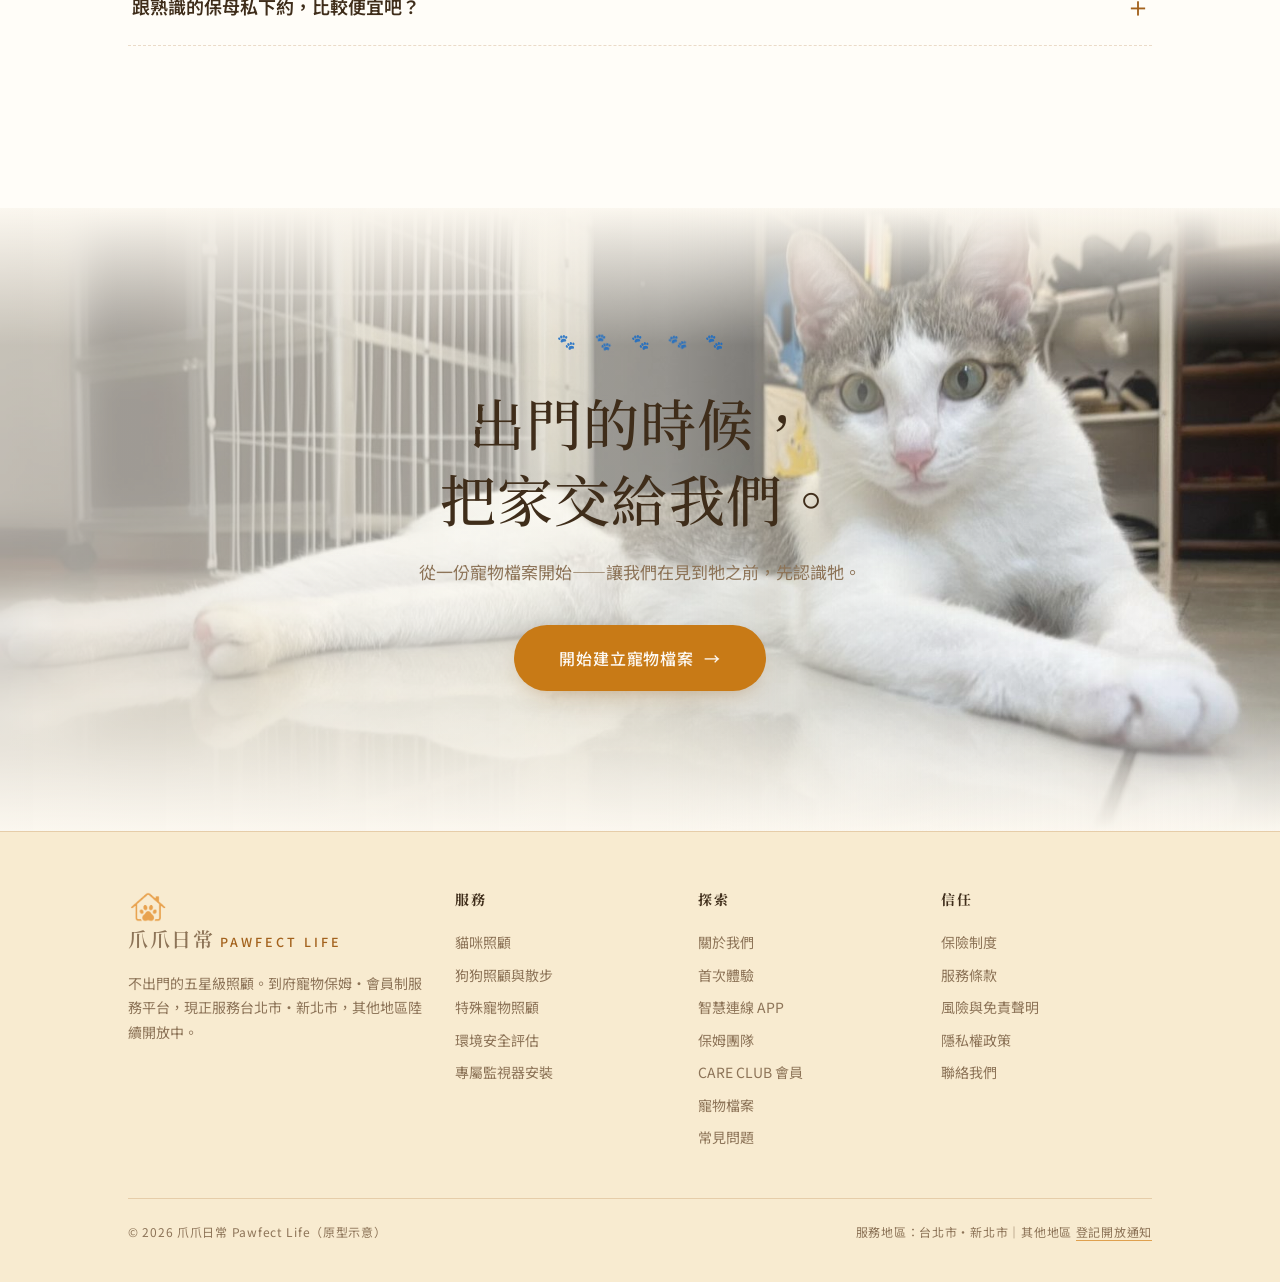
==== commit 2f82b899: "QR 卡間距拉開至 40px、文字整行鎖定不換行 Co-Authored-By: Claude Fable 5 <noreply@anthropic.com>" ====
--- a/index.html
+++ b/index.html
@@ -289,7 +289,7 @@
 .app-brand img{width:42px;height:42px;border-radius:50%;box-shadow:0 8px 20px -8px rgba(0,0,0,.6)}
 
 /* ---------- get app (QR) ---------- */
-.qr-grid{display:grid;grid-template-columns:1fr 1fr;gap:28px}
+.qr-grid{display:grid;grid-template-columns:1fr 1fr;gap:40px}
 .qr-card{
   display:flex;align-items:center;gap:clamp(26px,4vw,44px);
   background:var(--paper-card);border:1.5px solid var(--hairline);border-radius:22px;
@@ -298,8 +298,8 @@
 .qr-card:hover{transform:translateY(-3px);border-color:var(--wood);box-shadow:0 22px 40px -26px rgba(163,98,29,.5)}
 .qr-card img{width:clamp(150px,19vw,200px);height:auto;border-radius:14px;border:1px solid var(--hairline);flex-shrink:0}
 .qr-txt{flex:1}
-.qr-txt b{display:block;font-family:var(--serif);font-size:21px;font-weight:600;color:var(--ink);margin-bottom:6px}
-.qr-txt span{font-size:15px;color:var(--ink-soft);line-height:1.8}
+.qr-txt b{display:block;font-family:var(--serif);font-size:21px;font-weight:600;color:var(--ink);margin-bottom:6px;white-space:nowrap}
+.qr-txt span{font-size:15px;color:var(--ink-soft);line-height:1.9;white-space:nowrap}
 .qr-arrow{font-size:24px;color:var(--wood-deep);flex-shrink:0}
 @media(max-width:820px){.qr-grid{grid-template-columns:1fr}}
 .app-grid{display:grid;grid-template-columns:minmax(0,.9fr) minmax(0,1.1fr);gap:clamp(36px,6vw,80px);align-items:center}
